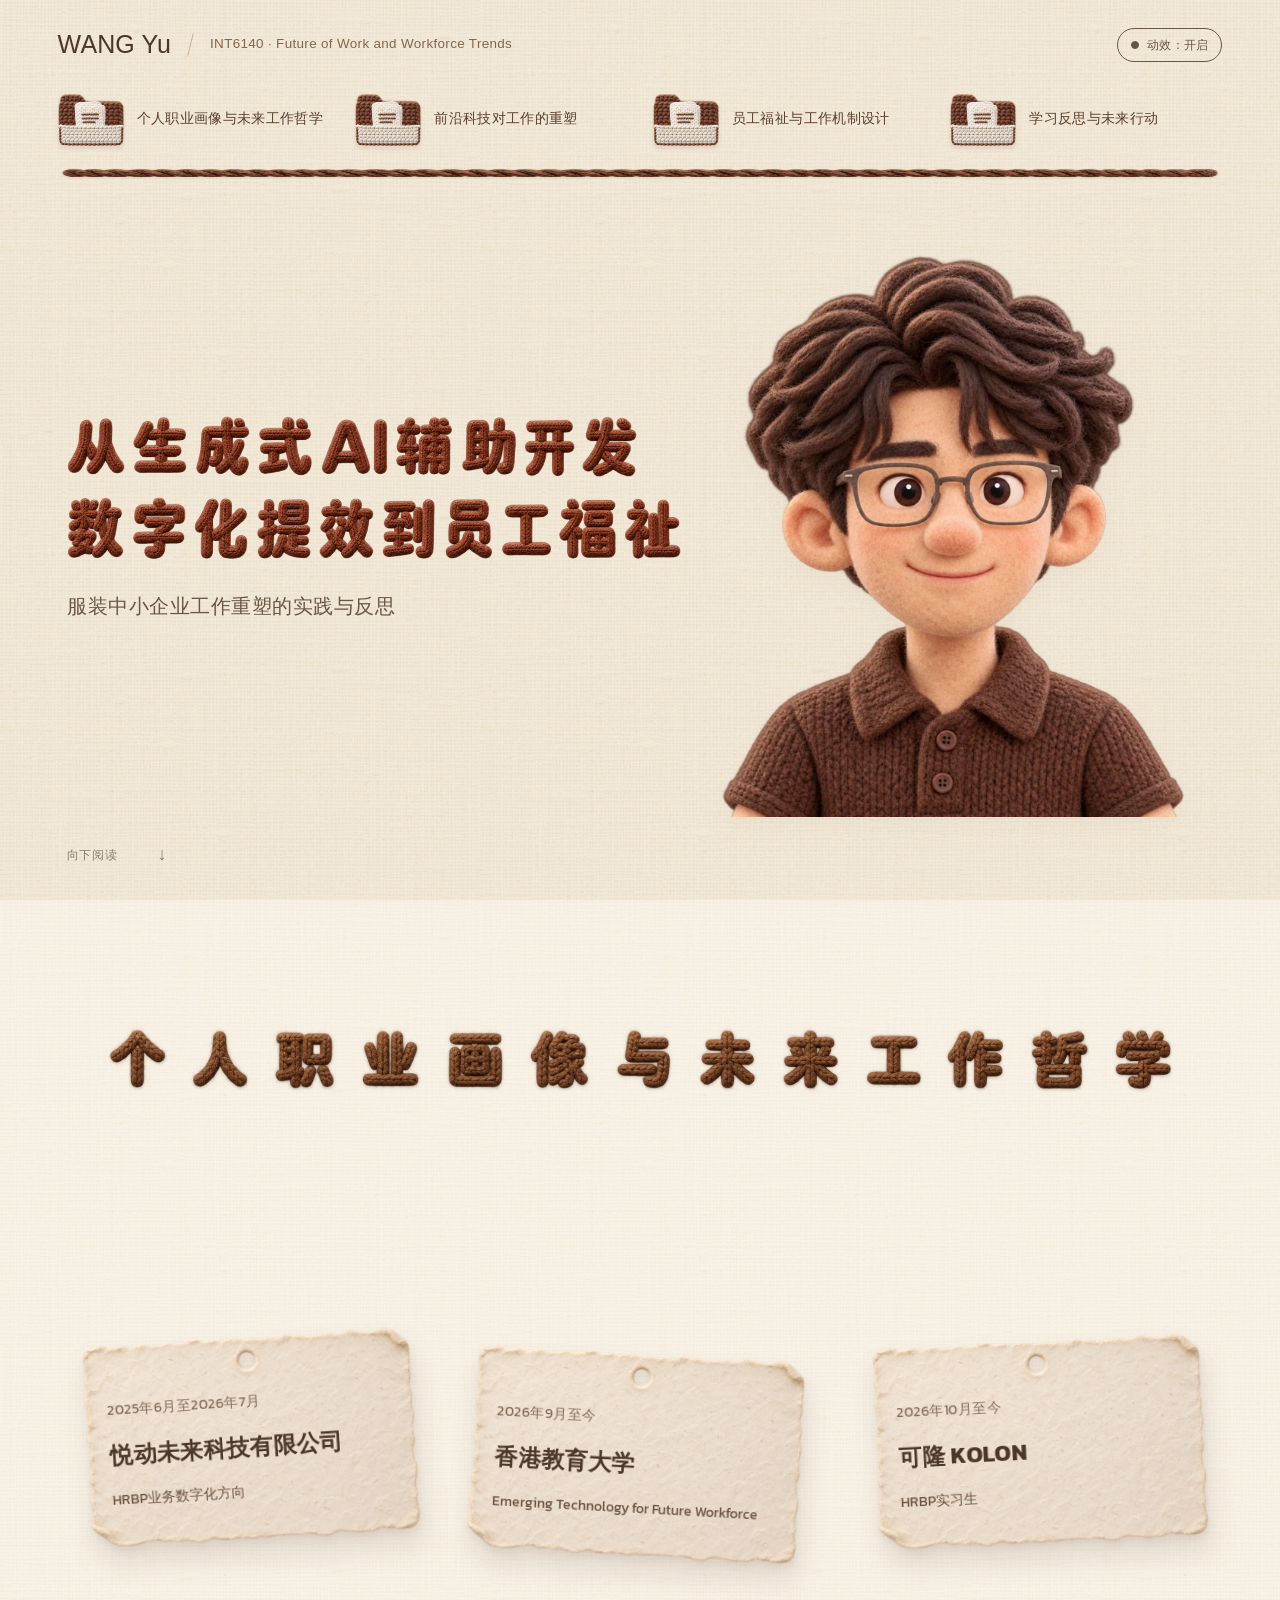
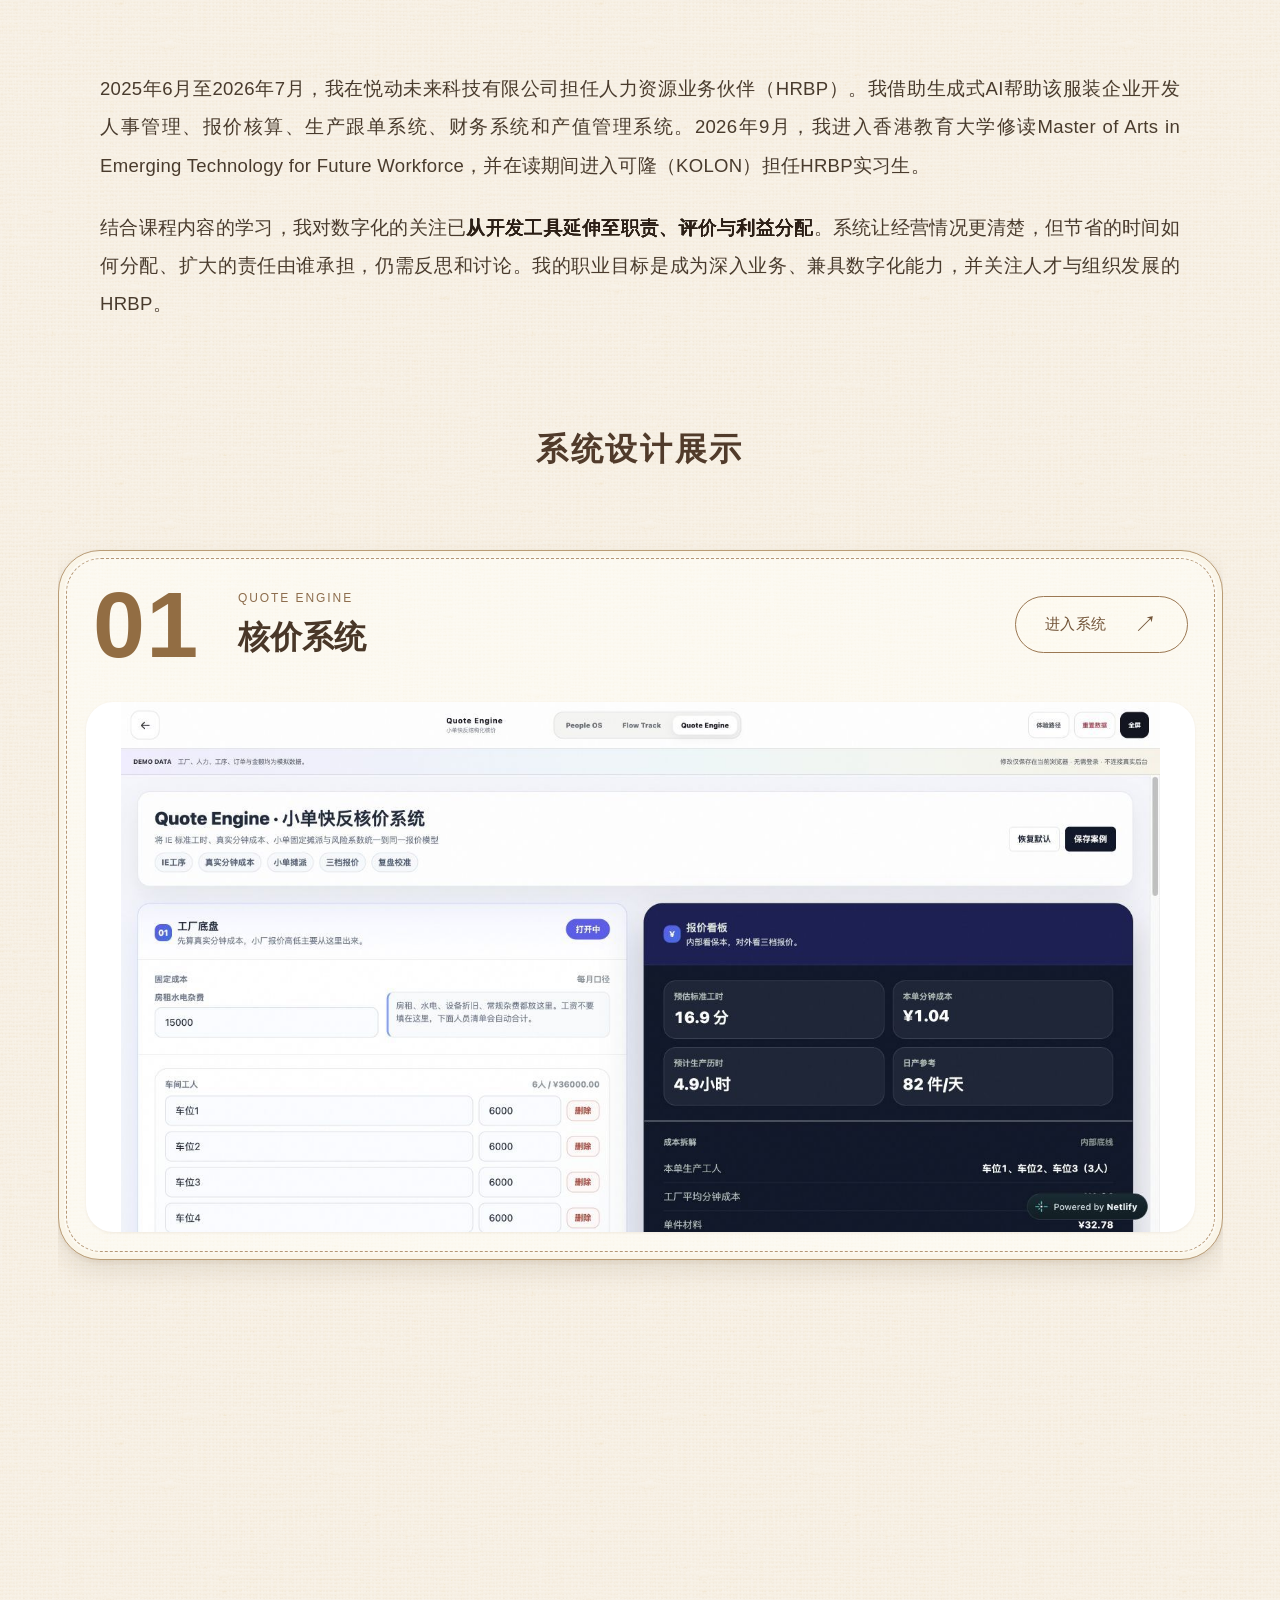
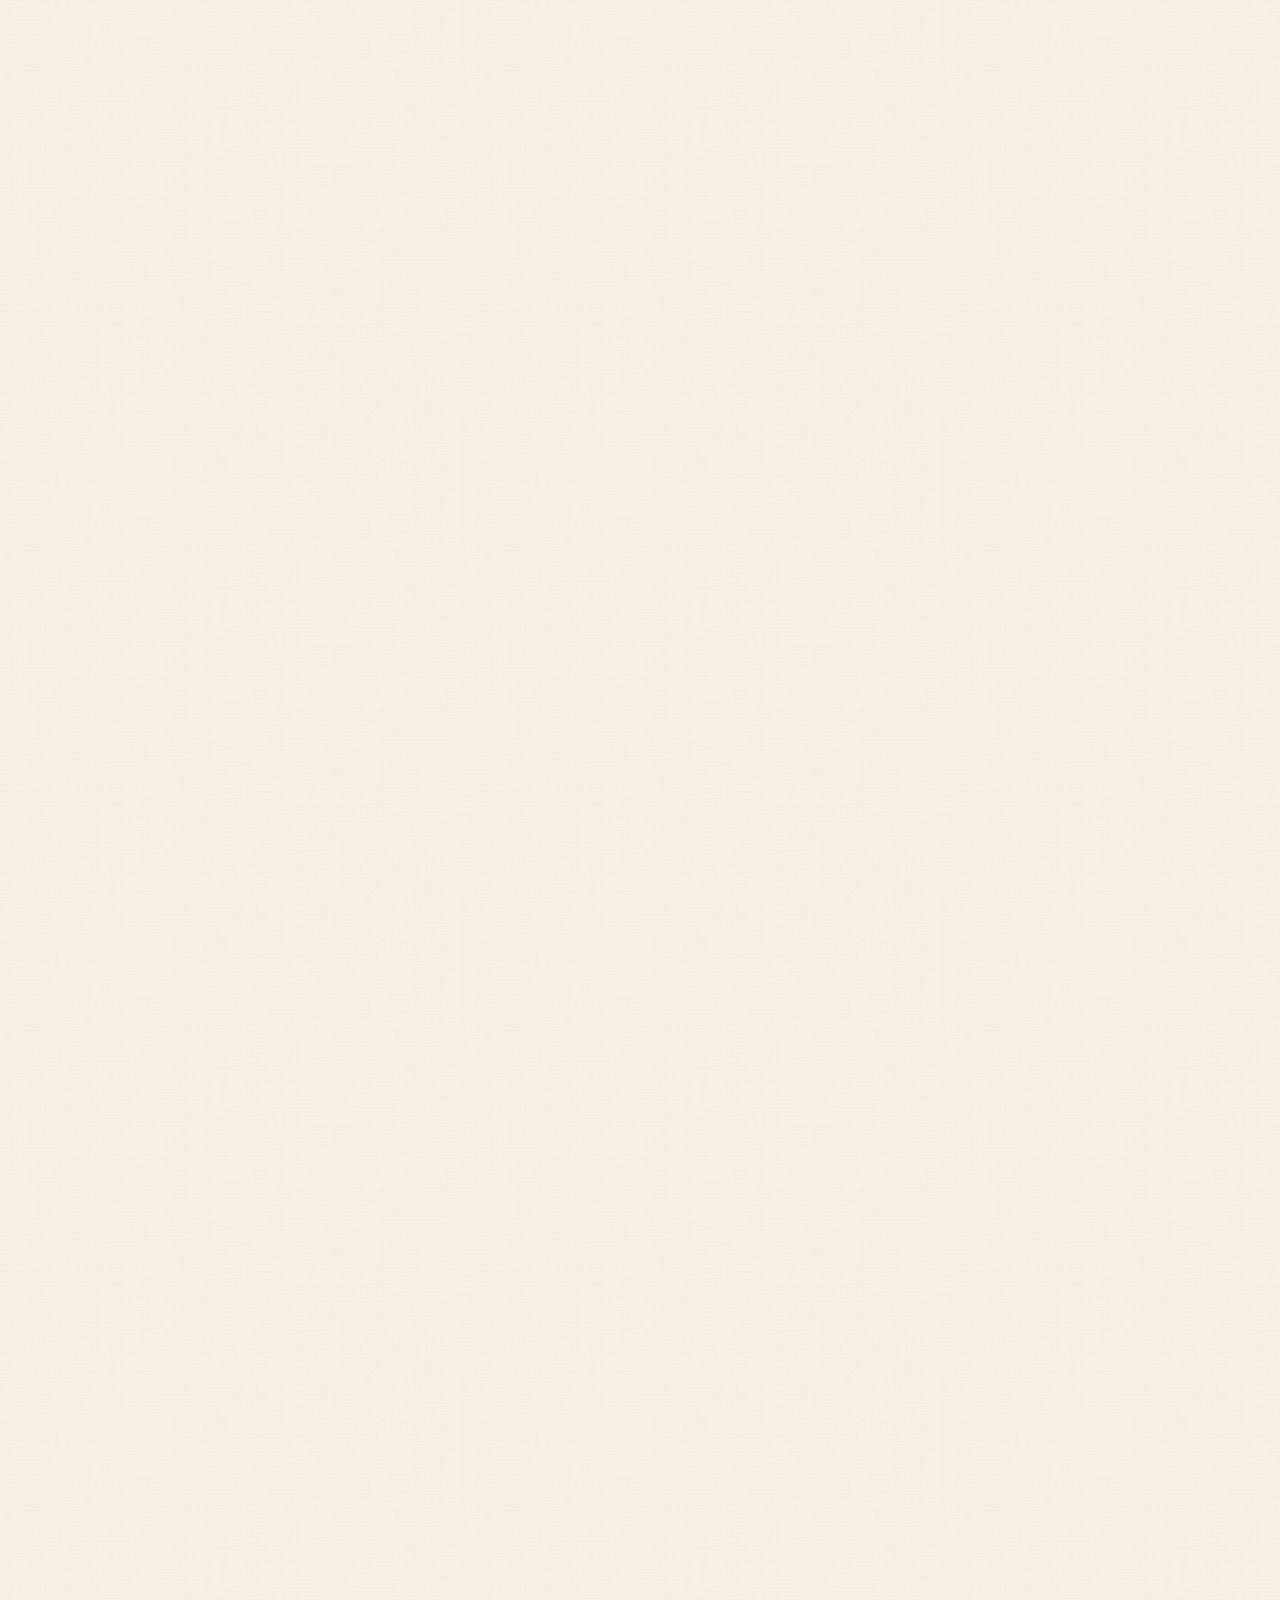
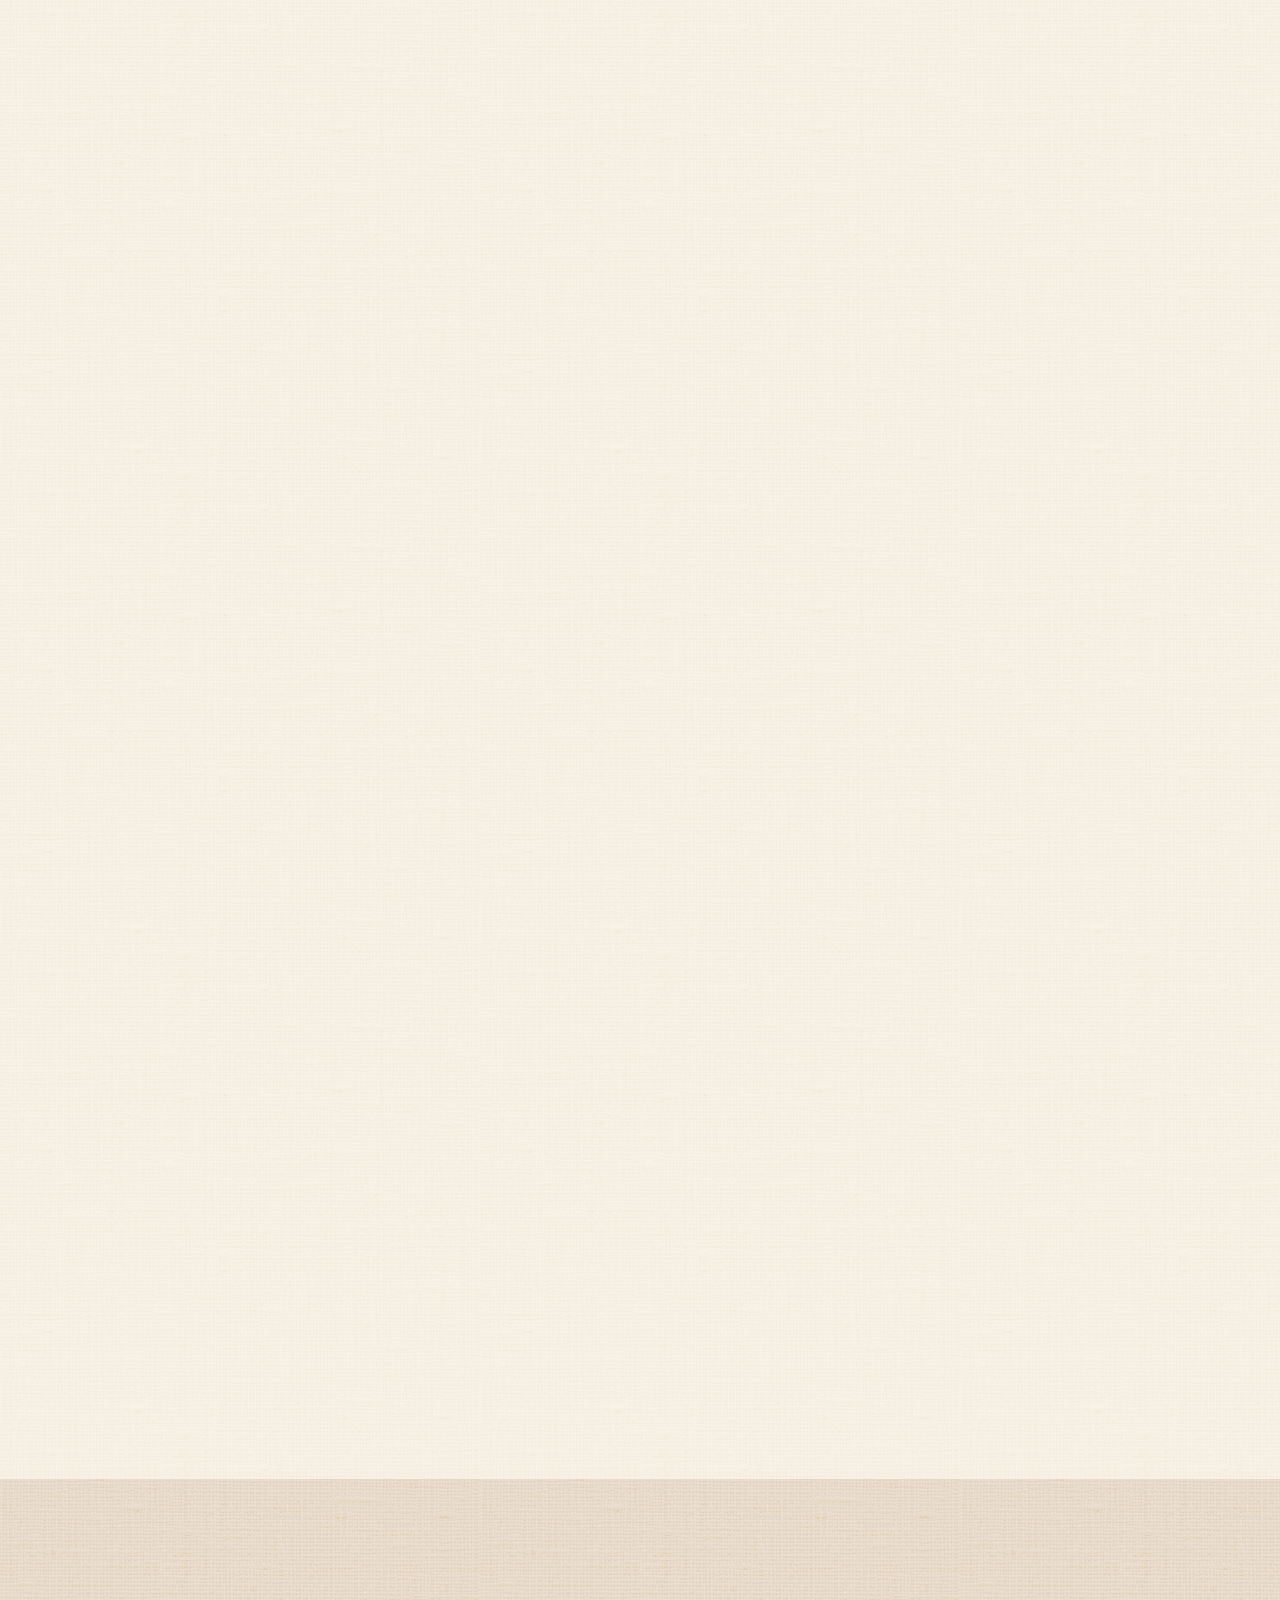
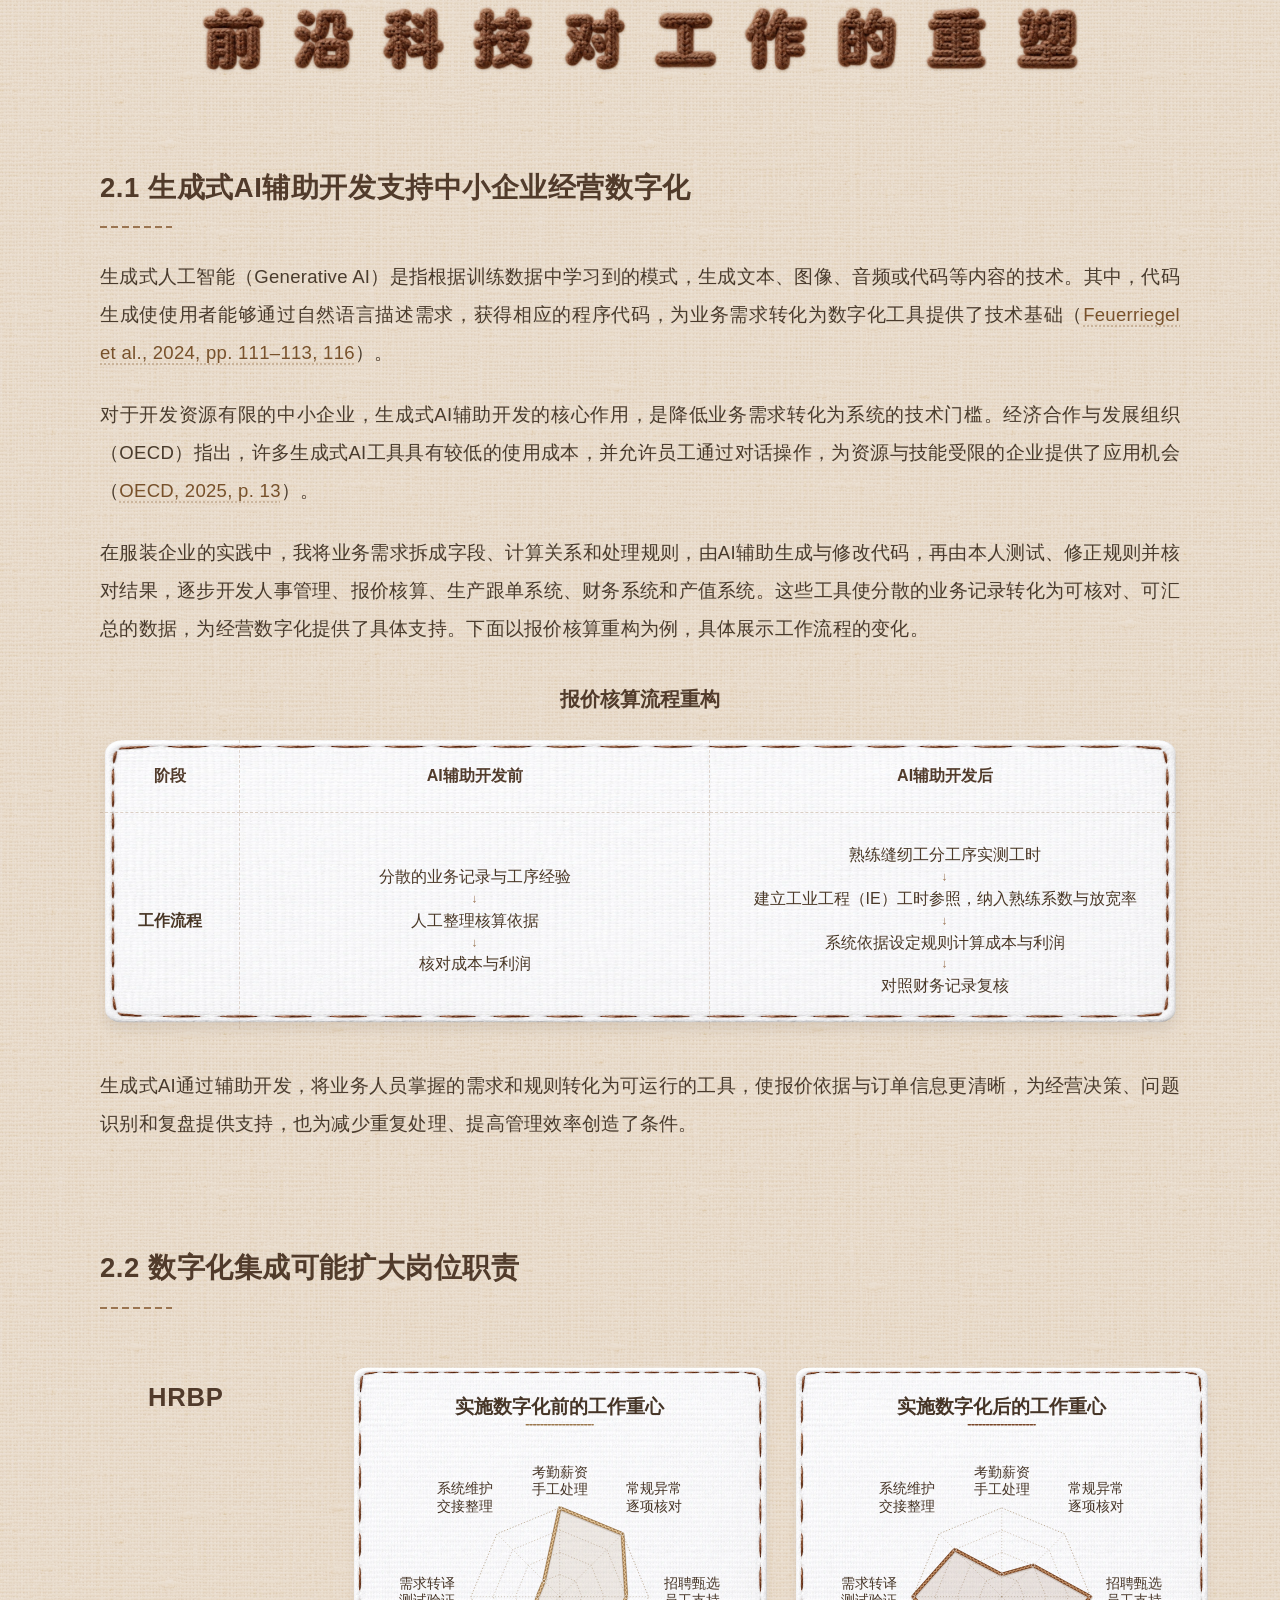
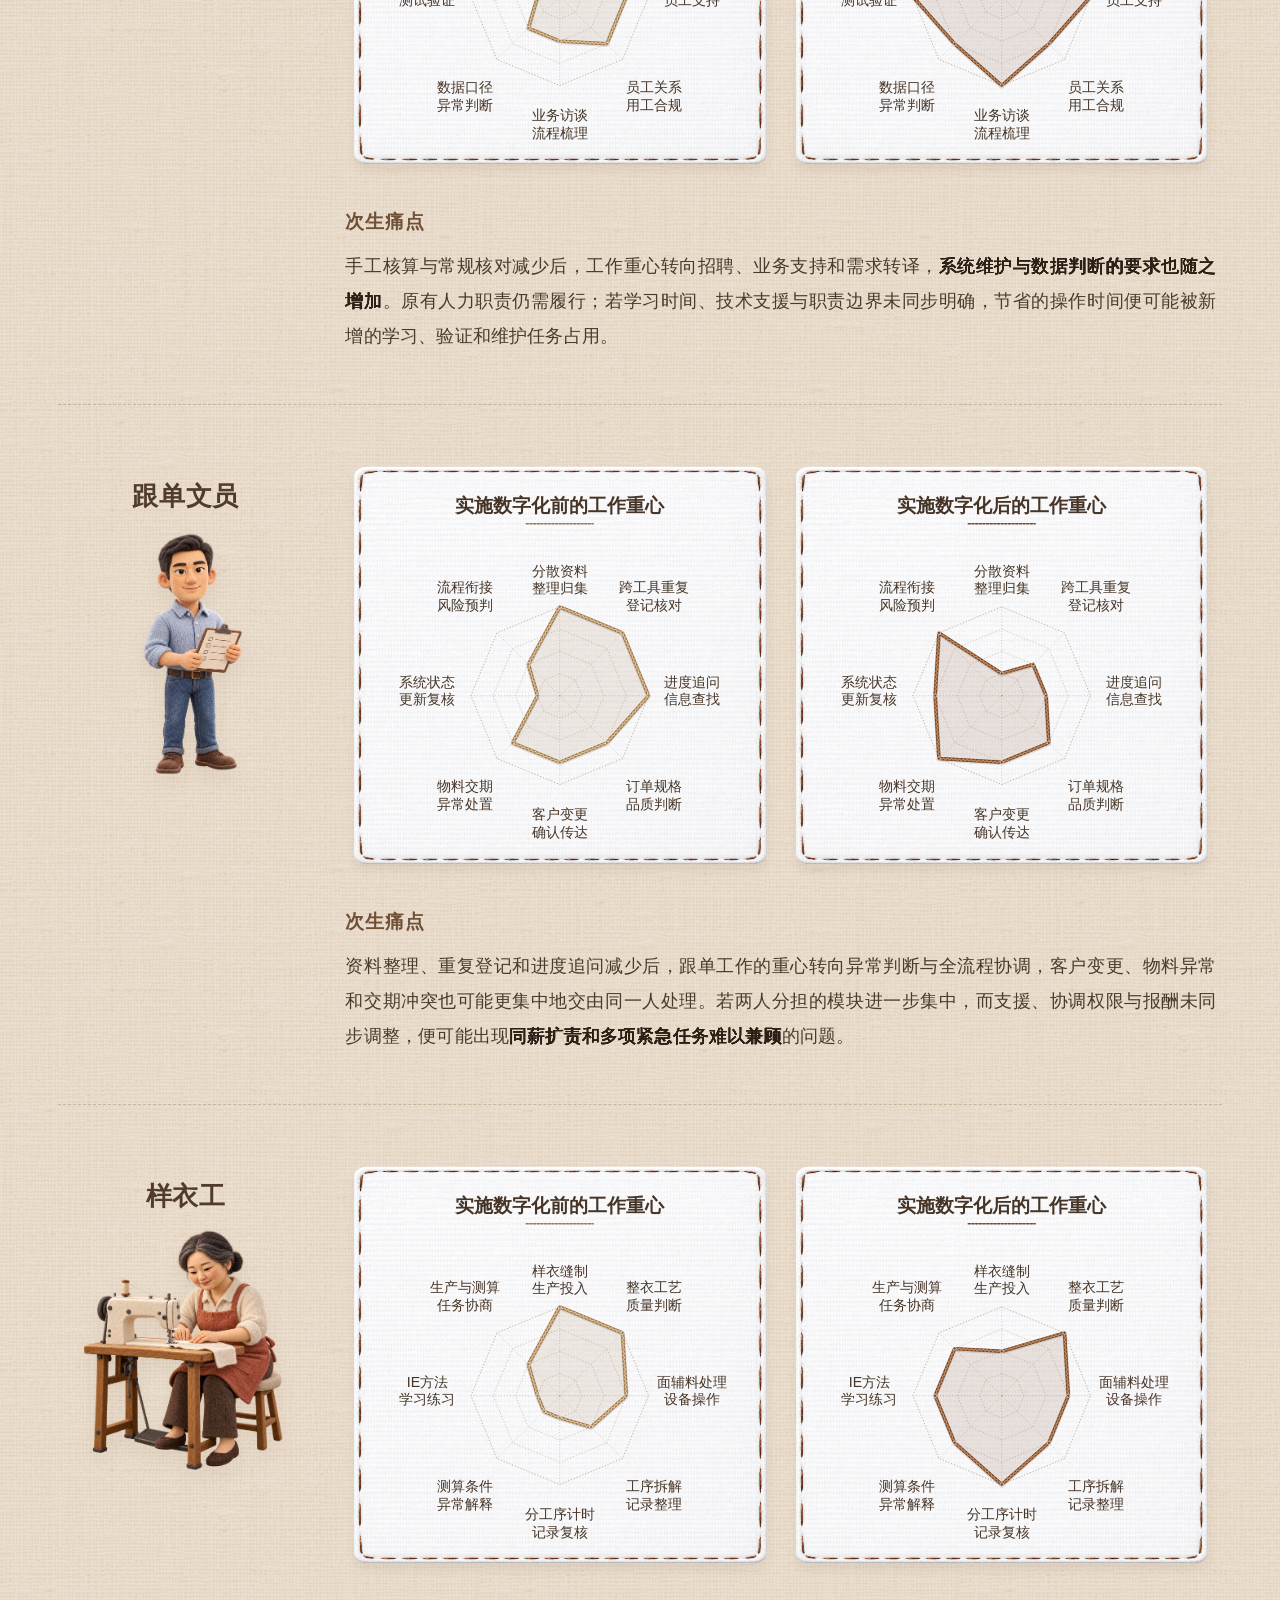
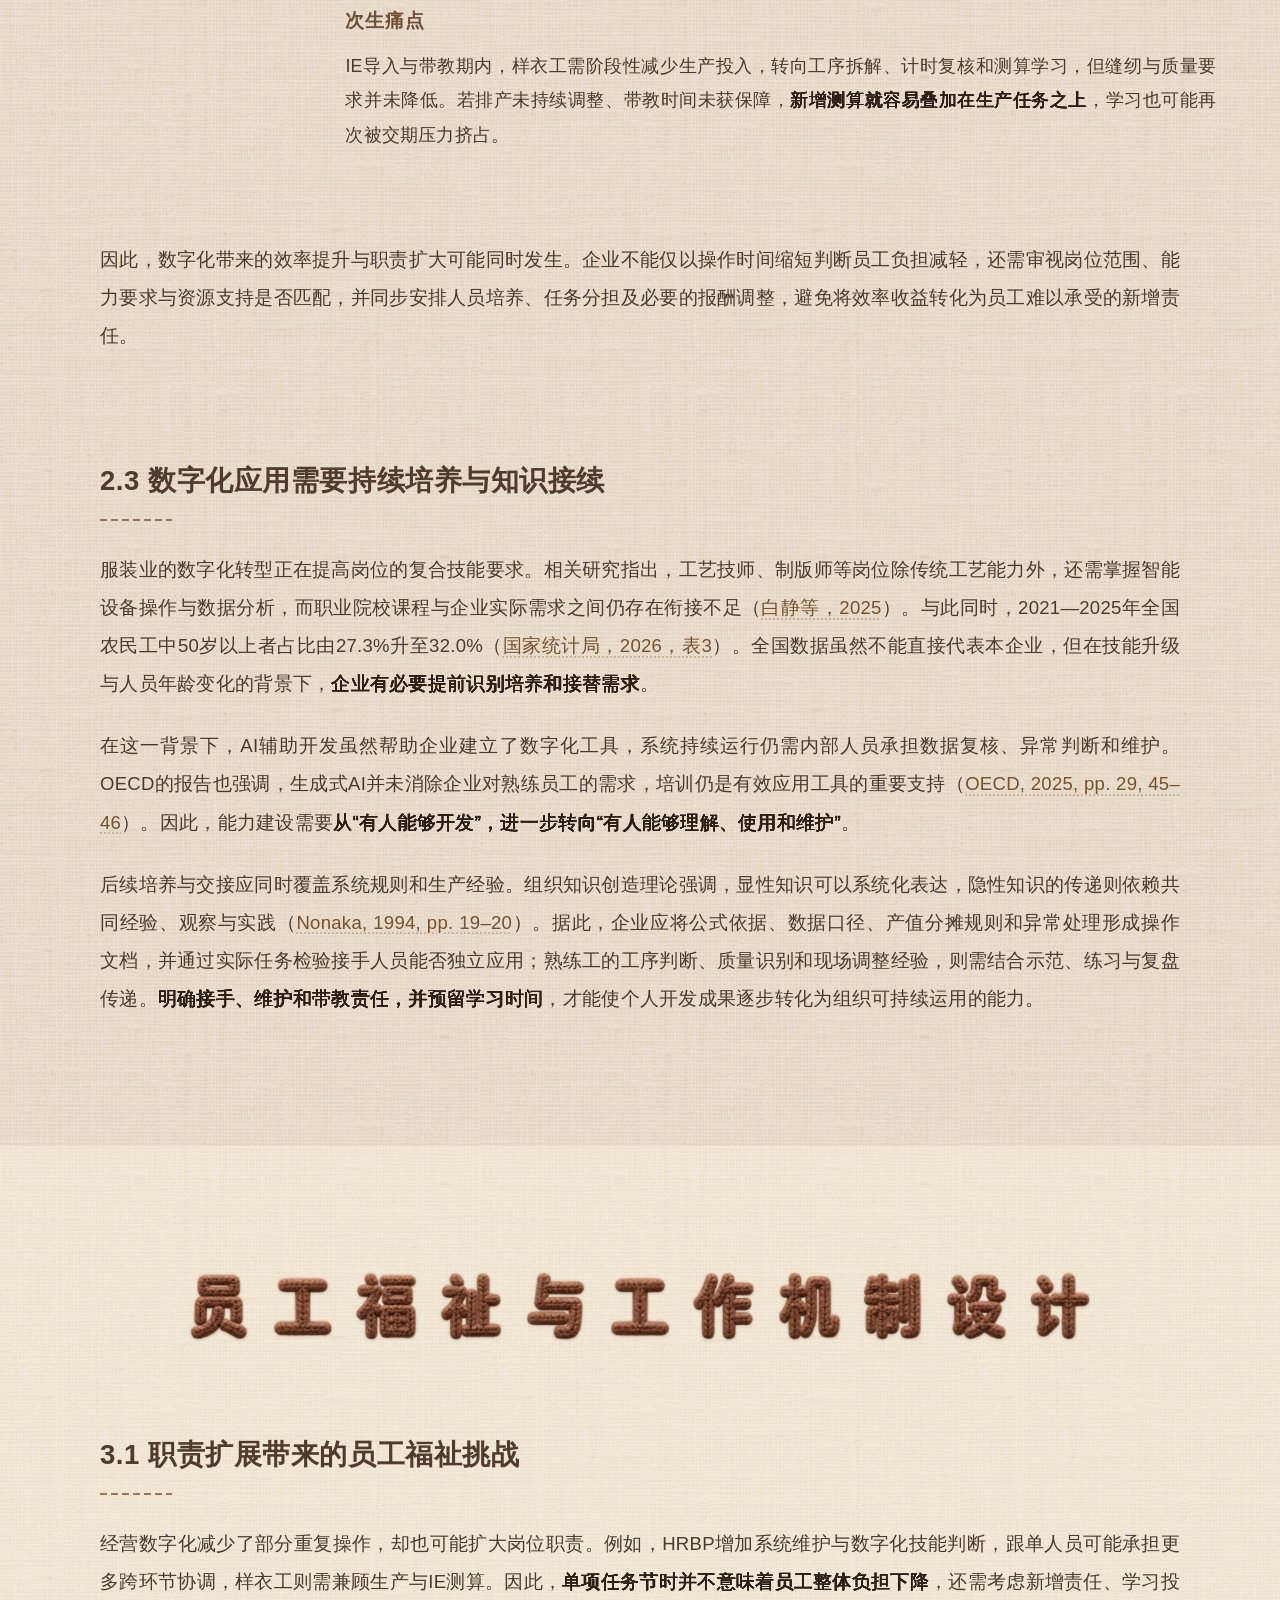
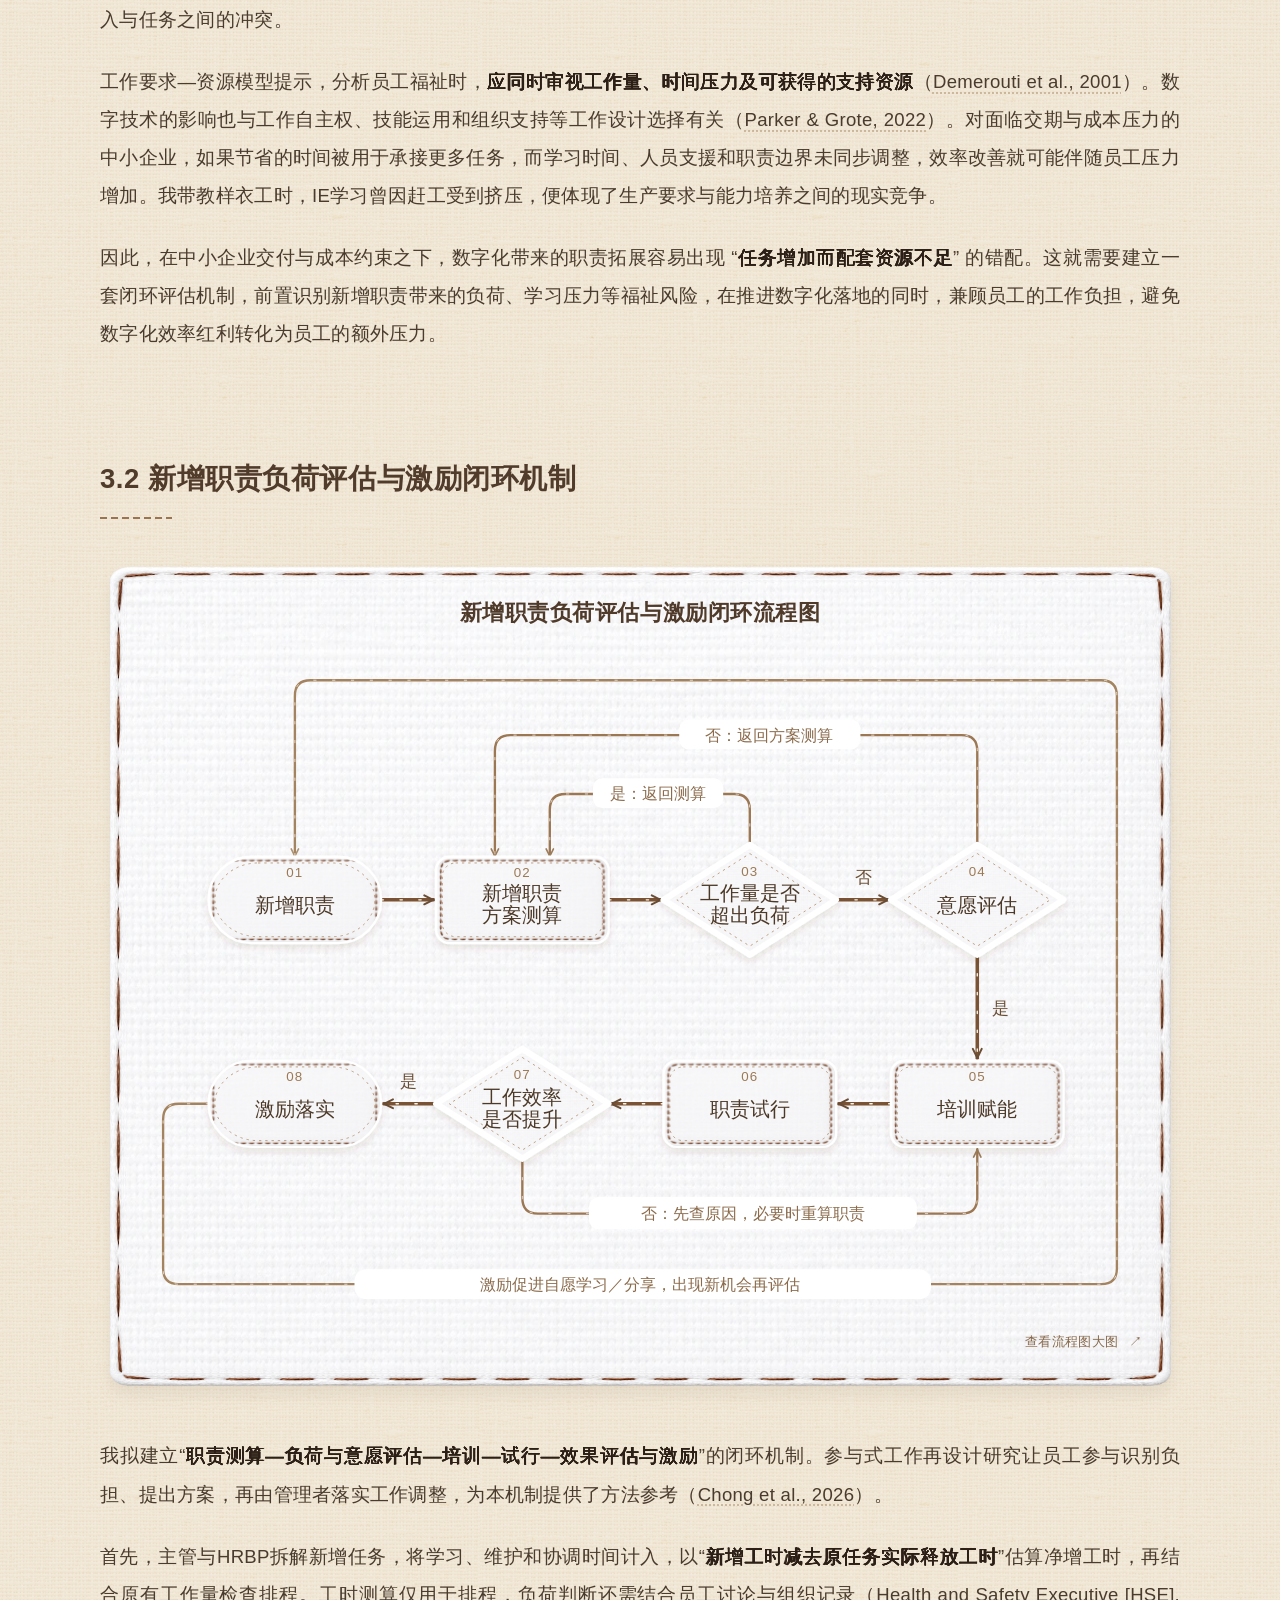
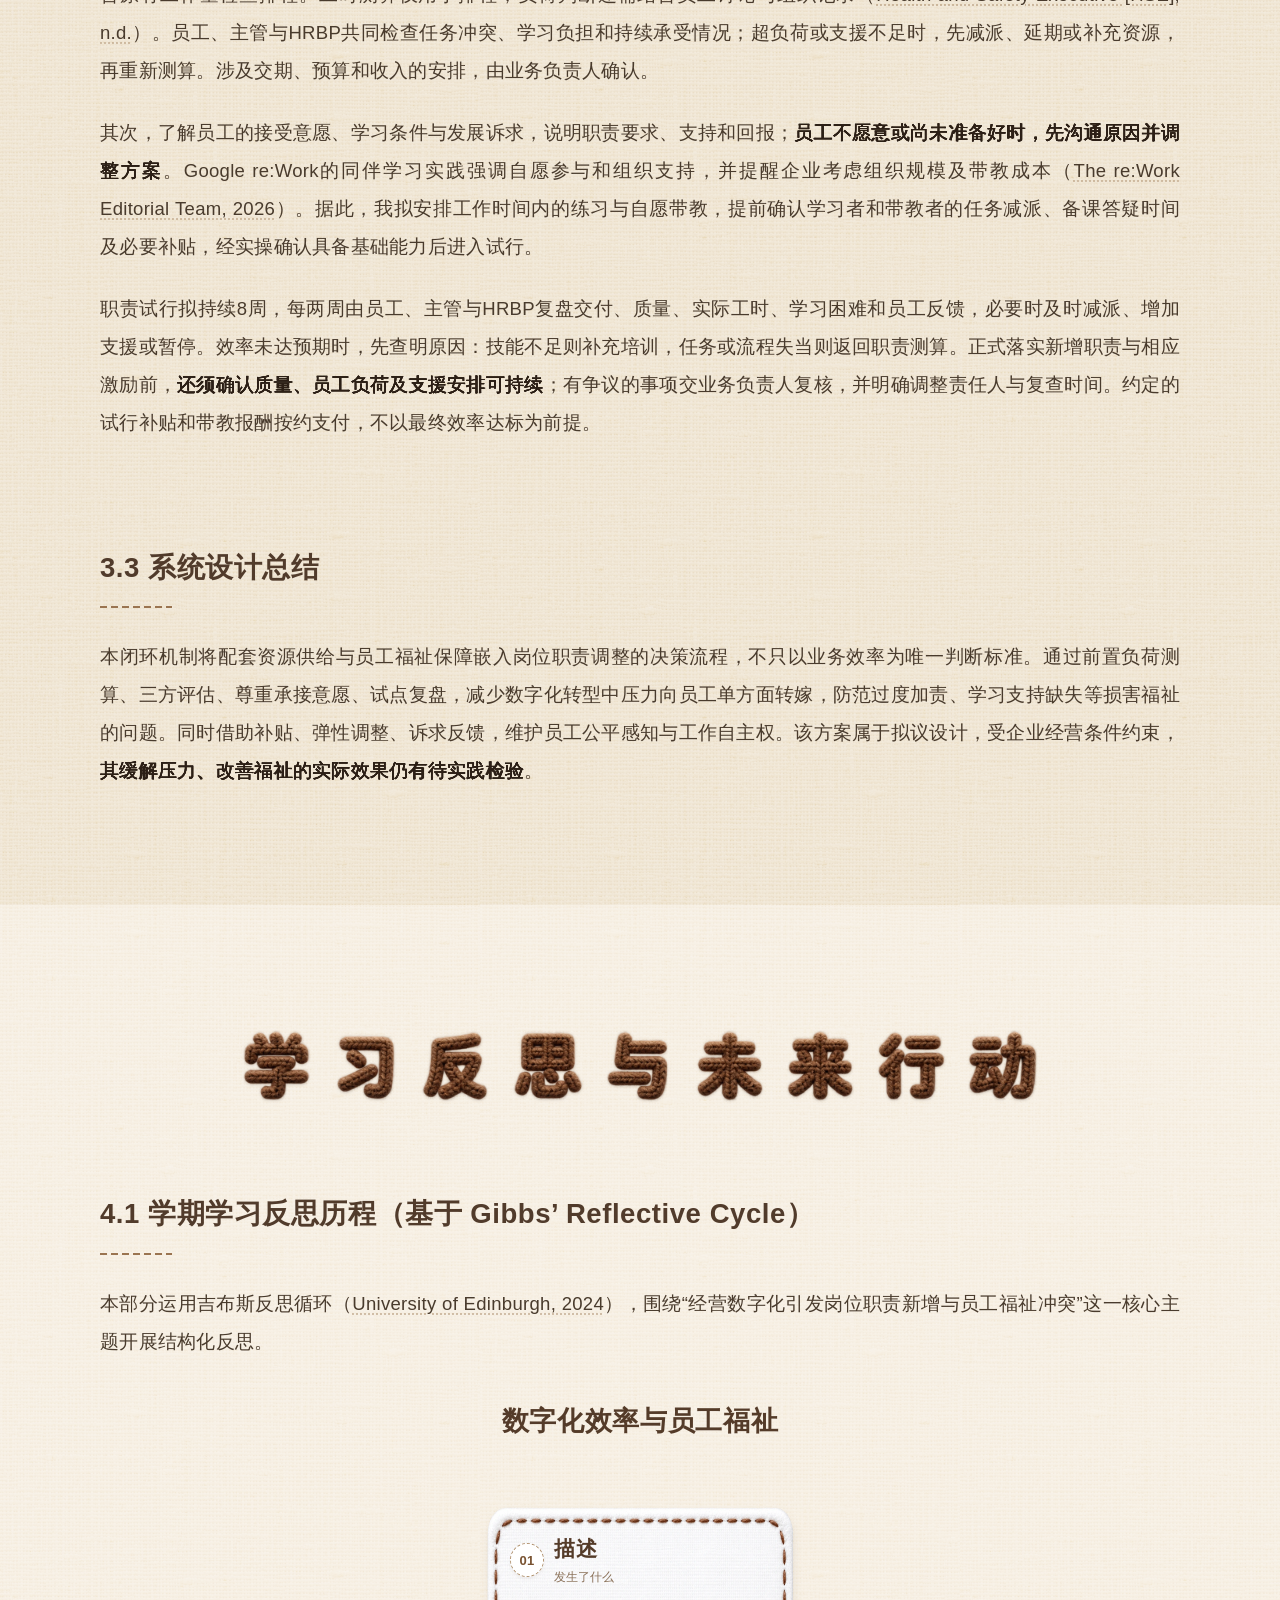
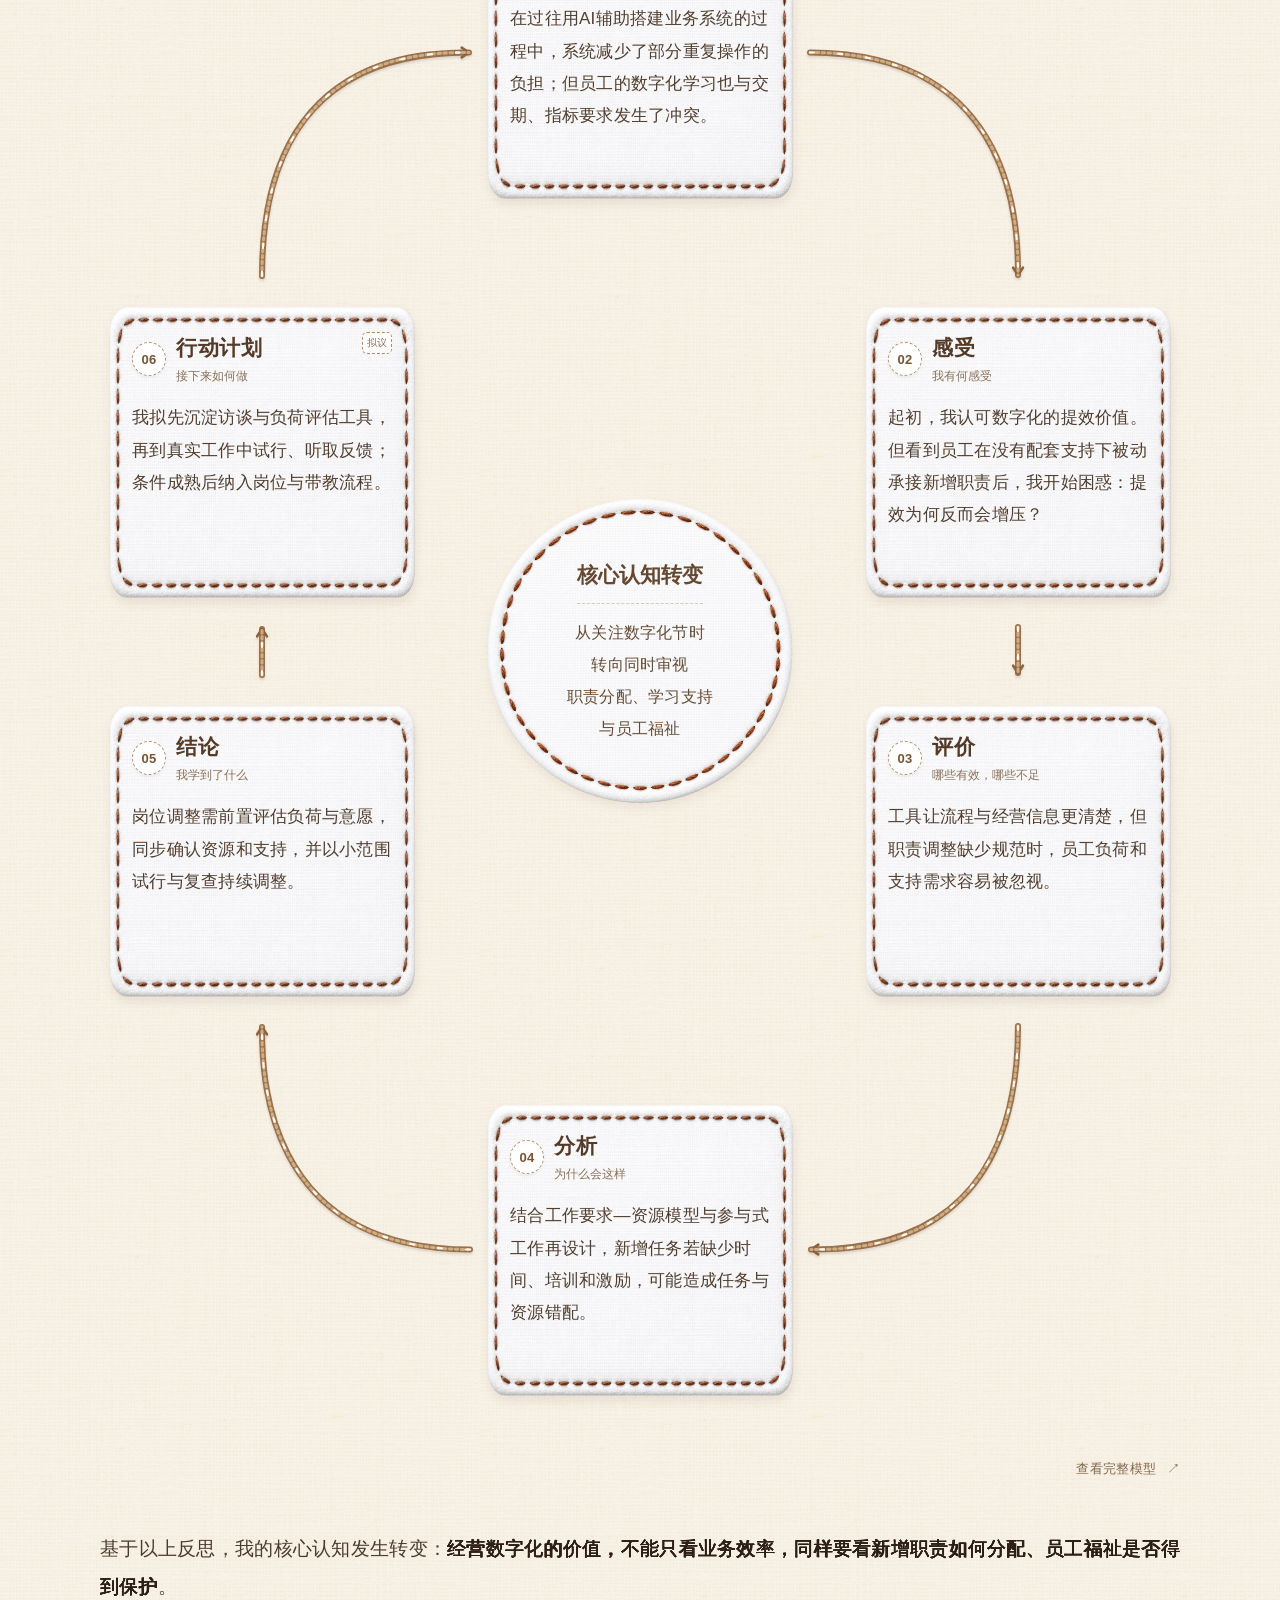
==== index.html @ 2e3b98ac "Publish INT6140 ePortfolio with complete local animations and interactive systems" ====
<!doctype html>
<html lang="zh-CN"><head><meta charset="utf-8"><meta name="viewport" content="width=device-width,initial-scale=1"><meta name="theme-color" content="#e8dcc9">
<title>WANG Yu · 从生成式AI辅助开发数字化提效到员工福祉</title><meta name="description" content="服装中小企业工作重塑的实践与反思"><script src="entry-home.js?v=20261025-dialog-border-1"></script><script src="motion-preference.js?v=20261025-dialog-border-1"></script><link rel="stylesheet" href="site-motion.css?v=20261025-dialog-border-1"><link rel="stylesheet" href="linen-theme.css?v=20261025-dialog-border-1"><link rel="stylesheet" href="hero-yarn-motion.css?v=20261025-dialog-border-1"><link rel="stylesheet" href="typography.css?v=20261025-dialog-border-1"><link rel="stylesheet" href="fabric-material.css?v=20261025-dialog-border-1"><link rel="stylesheet" href="journey-rope-motion.css?v=20261025-dialog-border-1"><link rel="stylesheet" href="research-content-motion.css?v=20261025-dialog-border-1"><link rel="stylesheet" href="portfolio-content.css?v=20261025-dialog-border-1"><link rel="stylesheet" href="floating-flow-table.css?v=20261025-dialog-border-1"><link rel="stylesheet" href="material-unification.css?v=20261025-dialog-border-1"><link rel="stylesheet" href="radar-motion-motion.css?v=20261025-dialog-border-1"><link rel="stylesheet" href="project-showcase-motion.css?v=20261025-dialog-border-1"><link rel="stylesheet" href="smooth-character.css?v=20261025-dialog-border-1"><link rel="stylesheet" href="module-layout.css?v=20261025-dialog-border-1"><link rel="stylesheet" href="final-copy-content.css?v=20261025-dialog-border-1"><link rel="stylesheet" href="tail-unification.css?v=20261025-dialog-border-1"><link rel="stylesheet" href="citation-cards-motion.css?v=20261025-dialog-border-1"><link rel="stylesheet" href="closed-loop-chart.css?v=20261025-dialog-border-1"><link rel="stylesheet" href="gibbs-yarn-motion.css?v=20261025-dialog-border-1"><link rel="stylesheet" href="career-journey-motion.css?v=20261025-dialog-border-1"><link rel="stylesheet" href="white-fabric-figures-motion.css?v=20261025-dialog-border-1"><link rel="stylesheet" href="hero-folder-nav-motion.css?v=20261025-dialog-border-1"><link rel="stylesheet" href="nav-knit-refinement.css?v=20261025-dialog-border-1"><link rel="stylesheet" href="cover-type-layout.css?v=20261025-dialog-border-1"><link rel="stylesheet" href="body-emphasis-motion.css?v=20261025-dialog-border-1"><link rel="stylesheet" href="motion-controls.css?v=20261025-dialog-border-1"><script type="application/json" id="character-motion-data">{"positions":[-1.0,-0.9859375,-0.971875,-0.9578125,-0.94375,-0.9296875,-0.915625,-0.9015625,-0.8875,-0.8734375,-0.859375,-0.8453125,-0.83125,-0.8171875,-0.8031250000000001,-0.7890625,-0.775,-0.7609375,-0.746875,-0.7328125000000001,-0.71875,-0.7046875,-0.690625,-0.6765625,-0.6625000000000001,-0.6484375,-0.634375,-0.6203125,-0.6062500000000001,-0.5921875000000001,-0.578125,-0.5640625,-0.55,-0.5328125,-0.515625,-0.49843750000000003,-0.48125000000000007,-0.46406250000000004,-0.446875,-0.42968750000000006,-0.41250000000000003,-0.3953125,-0.37812500000000004,-0.3609375,-0.34375,-0.32656250000000003,-0.309375,-0.29218750000000004,-0.275,-0.2578125,-0.24062500000000003,-0.2234375,-0.20625000000000002,-0.18906250000000002,-0.171875,-0.1546875,-0.1375,-0.12031250000000002,-0.10312500000000001,-0.0859375,-0.06875,-0.051562500000000004,-0.034375,-0.0171875,0.0,0.015625,0.03125,0.046875,0.0625,0.078125,0.09375,0.109375,0.125,0.140625,0.15625,0.171875,0.1875,0.203125,0.21875,0.234375,0.25,0.265625,0.28125,0.296875,0.3125,0.328125,0.34375,0.359375,0.375,0.390625,0.40625,0.421875,0.4375,0.453125,0.46875,0.484375,0.5,0.515625,0.53125,0.546875,0.5625,0.578125,0.59375,0.609375,0.625,0.640625,0.65625,0.671875,0.6875,0.703125,0.71875,0.734375,0.75,0.765625,0.78125,0.796875,0.8125,0.828125,0.84375,0.859375,0.875,0.890625,0.90625,0.921875,0.9375,0.953125,0.96875,0.984375,1.0],"frontFrame":64,"frameSize":768}</script><script type="application/json" id="journey-material-data">{"paper":{"src":"assets/journey-v2/punched-cotton-paper.png","width":1509,"height":1042,"hole":[0.50464,0.1905]},"wool":{"src":"assets/journey-v2/cocoa-wool-rope.webp","width":2172,"height":724,"centerline":[[0.0,0.3453],[0.05018,0.33923],[0.09991,0.40958],[0.15009,0.46977],[0.19982,0.51792],[0.25,0.5553],[0.29972,0.59847],[0.34991,0.62922],[0.39963,0.64869],[0.44982,0.65673],[0.5,0.65508],[0.54972,0.66616],[0.59991,0.64535],[0.64963,0.61041],[0.69982,0.6028],[0.74954,0.57157],[0.79972,0.52791],[0.84945,0.48459],[0.89963,0.43239],[0.94936,0.36172],[0.99954,0.3453]],"tileViewBox":[910,400,360,180]}}</script><script src="site.js?v=20261025-dialog-border-1" defer></script><script src="hero-typewriter.js?v=20261025-dialog-border-1" defer></script><script src="hero-folder-nav.js?v=20261025-dialog-border-1" defer></script><script src="embroidery-stitch.js?v=20261025-dialog-border-1" defer></script><script src="smooth-character-renderer.js?v=20261025-dialog-border-1" defer></script><script src="smooth-character.js?v=20261025-dialog-border-1" defer></script><script src="journey-rope.js?v=20261025-dialog-border-1" defer></script><script src="radar-motion.js?v=20261025-dialog-border-1" defer></script><script src="project-switch.js?v=20261025-dialog-border-1" defer></script><script src="final-copy-content.js?v=20261025-dialog-border-1" defer></script><script src="gibbs-yarn.js?v=20261025-dialog-border-1" defer></script><script src="closed-loop-motion.js?v=20261025-dialog-border-1" defer></script><script src="career-journey-motion.js?v=20261025-dialog-border-1" defer></script><script src="career-journey.js?v=20261025-dialog-border-1" defer></script><script src="body-emphasis.js?v=20261025-dialog-border-1" defer></script></head>
<body><svg class="render-filters" aria-hidden="true" width="0" height="0"><defs><filter id="head-edge-clean" x="-5%" y="-5%" width="110%" height="110%" color-interpolation-filters="sRGB"><feMorphology in="SourceAlpha" operator="erode" radius="0.6" result="tight-alpha"/><feGaussianBlur in="tight-alpha" stdDeviation="0.22" result="soft-edge"/><feComposite in="SourceGraphic" in2="soft-edge" operator="in"/></filter></defs></svg>
<a class="skip-link" href="#about">跳到正文</a><main>
<section class="hero yarn-hero portfolio-module" data-cloth-tone="a" id="home" aria-label="作品集首页"><div class="yarn-backdrop" aria-hidden="true"></div>
<nav class="hero-nav wool-file-header" aria-label="作品集目录">
  <div class="wool-nav-brand-row">
    <a class="wool-nav-brand" href="#home"><span>WANG Yu</span><span class="wool-nav-brand-rule" aria-hidden="true"></span><span class="wool-nav-course">INT6140 · Future of Work and Workforce Trends</span></a>
    <button type="button" data-motion-toggle>动效：开启</button><button type="button" class="wool-menu-toggle" id="wool-menu-toggle" aria-label="展开作品集目录" aria-expanded="false" aria-controls="wool-mobile-menu"><span></span><span></span><span></span></button>
  </div>
  <div class="wool-nav-folders">
    <a class="wool-folder-link" href="#about"><span class="wool-folder-scene" aria-hidden="true"><span class="wool-folder-back"></span><span class="wool-folder-paper wool-folder-paper--back"></span><span class="wool-folder-paper wool-folder-paper--middle"></span><span class="wool-folder-paper wool-folder-paper--front"></span><span class="wool-folder-front"></span></span><span class="wool-folder-label">个人职业画像与未来工作哲学</span></a>
    <a class="wool-folder-link" href="#research"><span class="wool-folder-scene" aria-hidden="true"><span class="wool-folder-back"></span><span class="wool-folder-paper wool-folder-paper--back"></span><span class="wool-folder-paper wool-folder-paper--middle"></span><span class="wool-folder-paper wool-folder-paper--front"></span><span class="wool-folder-front"></span></span><span class="wool-folder-label">前沿科技对工作的重塑</span></a>
    <a class="wool-folder-link" href="#wellbeing"><span class="wool-folder-scene" aria-hidden="true"><span class="wool-folder-back"></span><span class="wool-folder-paper wool-folder-paper--back"></span><span class="wool-folder-paper wool-folder-paper--middle"></span><span class="wool-folder-paper wool-folder-paper--front"></span><span class="wool-folder-front"></span></span><span class="wool-folder-label">员工福祉与工作机制设计</span></a>
    <a class="wool-folder-link" href="#reflection"><span class="wool-folder-scene" aria-hidden="true"><span class="wool-folder-back"></span><span class="wool-folder-paper wool-folder-paper--back"></span><span class="wool-folder-paper wool-folder-paper--middle"></span><span class="wool-folder-paper wool-folder-paper--front"></span><span class="wool-folder-front"></span></span><span class="wool-folder-label">学习反思与未来行动</span></a>
  </div>
  <div class="wool-nav-divider" aria-hidden="true"></div>
</nav>
<div class="wool-mobile-menu" id="wool-mobile-menu" hidden aria-label="作品集模块目录">
  <div class="wool-mobile-folders">
    <a class="wool-folder-link" href="#about"><span class="wool-folder-scene" aria-hidden="true"><span class="wool-folder-back"></span><span class="wool-folder-paper wool-folder-paper--back"></span><span class="wool-folder-paper wool-folder-paper--middle"></span><span class="wool-folder-paper wool-folder-paper--front"></span><span class="wool-folder-front"></span></span><span class="wool-folder-label">个人职业画像与未来工作哲学</span></a>
    <a class="wool-folder-link" href="#research"><span class="wool-folder-scene" aria-hidden="true"><span class="wool-folder-back"></span><span class="wool-folder-paper wool-folder-paper--back"></span><span class="wool-folder-paper wool-folder-paper--middle"></span><span class="wool-folder-paper wool-folder-paper--front"></span><span class="wool-folder-front"></span></span><span class="wool-folder-label">前沿科技对工作的重塑</span></a>
    <a class="wool-folder-link" href="#wellbeing"><span class="wool-folder-scene" aria-hidden="true"><span class="wool-folder-back"></span><span class="wool-folder-paper wool-folder-paper--back"></span><span class="wool-folder-paper wool-folder-paper--middle"></span><span class="wool-folder-paper wool-folder-paper--front"></span><span class="wool-folder-front"></span></span><span class="wool-folder-label">员工福祉与工作机制设计</span></a>
    <a class="wool-folder-link" href="#reflection"><span class="wool-folder-scene" aria-hidden="true"><span class="wool-folder-back"></span><span class="wool-folder-paper wool-folder-paper--back"></span><span class="wool-folder-paper wool-folder-paper--middle"></span><span class="wool-folder-paper wool-folder-paper--front"></span><span class="wool-folder-front"></span></span><span class="wool-folder-label">学习反思与未来行动</span></a>
  </div>
</div>

<div class="head-position yarn-character"><div id="head-magnet" role="img" tabindex="0" aria-label="王语的毛线头像，随鼠标转头，左右键转头，Home键回正"><span id="head-float"><img data-motion-source="0" src="assets/turn-interpolated/frame-000.webp" width="768" height="768" decoding="async" alt="" hidden><img data-motion-source="1" src="assets/turn-interpolated/frame-001.webp" width="768" height="768" decoding="async" alt="" hidden><img data-motion-source="2" src="assets/turn-interpolated/frame-002.webp" width="768" height="768" decoding="async" alt="" hidden><img data-motion-source="3" src="assets/turn-interpolated/frame-003.webp" width="768" height="768" decoding="async" alt="" hidden><img data-motion-source="4" src="assets/turn-interpolated/frame-004.webp" width="768" height="768" decoding="async" alt="" hidden><img data-motion-source="5" src="assets/turn-interpolated/frame-005.webp" width="768" height="768" decoding="async" alt="" hidden><img data-motion-source="6" src="assets/turn-interpolated/frame-006.webp" width="768" height="768" decoding="async" alt="" hidden><img data-motion-source="7" src="assets/turn-interpolated/frame-007.webp" width="768" height="768" decoding="async" alt="" hidden><img data-motion-source="8" src="assets/turn-interpolated/frame-008.webp" width="768" height="768" decoding="async" alt="" hidden><img data-motion-source="9" src="assets/turn-interpolated/frame-009.webp" width="768" height="768" decoding="async" alt="" hidden><img data-motion-source="10" src="assets/turn-interpolated/frame-010.webp" width="768" height="768" decoding="async" alt="" hidden><img data-motion-source="11" src="assets/turn-interpolated/frame-011.webp" width="768" height="768" decoding="async" alt="" hidden><img data-motion-source="12" src="assets/turn-interpolated/frame-012.webp" width="768" height="768" decoding="async" alt="" hidden><img data-motion-source="13" src="assets/turn-interpolated/frame-013.webp" width="768" height="768" decoding="async" alt="" hidden><img data-motion-source="14" src="assets/turn-interpolated/frame-014.webp" width="768" height="768" decoding="async" alt="" hidden><img data-motion-source="15" src="assets/turn-interpolated/frame-015.webp" width="768" height="768" decoding="async" alt="" hidden><img data-motion-source="16" src="assets/turn-interpolated/frame-016.webp" width="768" height="768" decoding="async" alt="" hidden><img data-motion-source="17" src="assets/turn-interpolated/frame-017.webp" width="768" height="768" decoding="async" alt="" hidden><img data-motion-source="18" src="assets/turn-interpolated/frame-018.webp" width="768" height="768" decoding="async" alt="" hidden><img data-motion-source="19" src="assets/turn-interpolated/frame-019.webp" width="768" height="768" decoding="async" alt="" hidden><img data-motion-source="20" src="assets/turn-interpolated/frame-020.webp" width="768" height="768" decoding="async" alt="" hidden><img data-motion-source="21" src="assets/turn-interpolated/frame-021.webp" width="768" height="768" decoding="async" alt="" hidden><img data-motion-source="22" src="assets/turn-interpolated/frame-022.webp" width="768" height="768" decoding="async" alt="" hidden><img data-motion-source="23" src="assets/turn-interpolated/frame-023.webp" width="768" height="768" decoding="async" alt="" hidden><img data-motion-source="24" src="assets/turn-interpolated/frame-024.webp" width="768" height="768" decoding="async" alt="" hidden><img data-motion-source="25" src="assets/turn-interpolated/frame-025.webp" width="768" height="768" decoding="async" alt="" hidden><img data-motion-source="26" src="assets/turn-interpolated/frame-026.webp" width="768" height="768" decoding="async" alt="" hidden><img data-motion-source="27" src="assets/turn-interpolated/frame-027.webp" width="768" height="768" decoding="async" alt="" hidden><img data-motion-source="28" src="assets/turn-interpolated/frame-028.webp" width="768" height="768" decoding="async" alt="" hidden><img data-motion-source="29" src="assets/turn-interpolated/frame-029.webp" width="768" height="768" decoding="async" alt="" hidden><img data-motion-source="30" src="assets/turn-interpolated/frame-030.webp" width="768" height="768" decoding="async" alt="" hidden><img data-motion-source="31" src="assets/turn-interpolated/frame-031.webp" width="768" height="768" decoding="async" alt="" hidden><img data-motion-source="32" src="assets/turn-interpolated/frame-032.webp" width="768" height="768" decoding="async" alt="" hidden><img data-motion-source="33" src="assets/turn-interpolated/frame-033.webp" width="768" height="768" decoding="async" alt="" hidden><img data-motion-source="34" src="assets/turn-interpolated/frame-034.webp" width="768" height="768" decoding="async" alt="" hidden><img data-motion-source="35" src="assets/turn-interpolated/frame-035.webp" width="768" height="768" decoding="async" alt="" hidden><img data-motion-source="36" src="assets/turn-interpolated/frame-036.webp" width="768" height="768" decoding="async" alt="" hidden><img data-motion-source="37" src="assets/turn-interpolated/frame-037.webp" width="768" height="768" decoding="async" alt="" hidden><img data-motion-source="38" src="assets/turn-interpolated/frame-038.webp" width="768" height="768" decoding="async" alt="" hidden><img data-motion-source="39" src="assets/turn-interpolated/frame-039.webp" width="768" height="768" decoding="async" alt="" hidden><img data-motion-source="40" src="assets/turn-interpolated/frame-040.webp" width="768" height="768" decoding="async" alt="" hidden><img data-motion-source="41" src="assets/turn-interpolated/frame-041.webp" width="768" height="768" decoding="async" alt="" hidden><img data-motion-source="42" src="assets/turn-interpolated/frame-042.webp" width="768" height="768" decoding="async" alt="" hidden><img data-motion-source="43" src="assets/turn-interpolated/frame-043.webp" width="768" height="768" decoding="async" alt="" hidden><img data-motion-source="44" src="assets/turn-interpolated/frame-044.webp" width="768" height="768" decoding="async" alt="" hidden><img data-motion-source="45" src="assets/turn-interpolated/frame-045.webp" width="768" height="768" decoding="async" alt="" hidden><img data-motion-source="46" src="assets/turn-interpolated/frame-046.webp" width="768" height="768" decoding="async" alt="" hidden><img data-motion-source="47" src="assets/turn-interpolated/frame-047.webp" width="768" height="768" decoding="async" alt="" hidden><img data-motion-source="48" src="assets/turn-interpolated/frame-048.webp" width="768" height="768" decoding="async" alt="" hidden><img data-motion-source="49" src="assets/turn-interpolated/frame-049.webp" width="768" height="768" decoding="async" alt="" hidden><img data-motion-source="50" src="assets/turn-interpolated/frame-050.webp" width="768" height="768" decoding="async" alt="" hidden><img data-motion-source="51" src="assets/turn-interpolated/frame-051.webp" width="768" height="768" decoding="async" alt="" hidden><img data-motion-source="52" src="assets/turn-interpolated/frame-052.webp" width="768" height="768" decoding="async" alt="" hidden><img data-motion-source="53" src="assets/turn-interpolated/frame-053.webp" width="768" height="768" decoding="async" alt="" hidden><img data-motion-source="54" src="assets/turn-interpolated/frame-054.webp" width="768" height="768" decoding="async" alt="" hidden><img data-motion-source="55" src="assets/turn-interpolated/frame-055.webp" width="768" height="768" decoding="async" alt="" hidden><img data-motion-source="56" src="assets/turn-interpolated/frame-056.webp" width="768" height="768" decoding="async" alt="" hidden><img data-motion-source="57" src="assets/turn-interpolated/frame-057.webp" width="768" height="768" decoding="async" alt="" hidden><img data-motion-source="58" src="assets/turn-interpolated/frame-058.webp" width="768" height="768" decoding="async" alt="" hidden><img data-motion-source="59" src="assets/turn-interpolated/frame-059.webp" width="768" height="768" decoding="async" alt="" hidden><img data-motion-source="60" src="assets/turn-interpolated/frame-060.webp" width="768" height="768" decoding="async" alt="" hidden><img data-motion-source="61" src="assets/turn-interpolated/frame-061.webp" width="768" height="768" decoding="async" alt="" hidden><img data-motion-source="62" src="assets/turn-interpolated/frame-062.webp" width="768" height="768" decoding="async" alt="" hidden><img data-motion-source="63" src="assets/turn-interpolated/frame-063.webp" width="768" height="768" decoding="async" alt="" hidden><img data-motion-source="64" src="assets/turn-interpolated/frame-064.webp" width="768" height="768" decoding="async" alt="" data-motion-front><img data-motion-source="65" src="assets/turn-interpolated/frame-065.webp" width="768" height="768" decoding="async" alt="" hidden><img data-motion-source="66" src="assets/turn-interpolated/frame-066.webp" width="768" height="768" decoding="async" alt="" hidden><img data-motion-source="67" src="assets/turn-interpolated/frame-067.webp" width="768" height="768" decoding="async" alt="" hidden><img data-motion-source="68" src="assets/turn-interpolated/frame-068.webp" width="768" height="768" decoding="async" alt="" hidden><img data-motion-source="69" src="assets/turn-interpolated/frame-069.webp" width="768" height="768" decoding="async" alt="" hidden><img data-motion-source="70" src="assets/turn-interpolated/frame-070.webp" width="768" height="768" decoding="async" alt="" hidden><img data-motion-source="71" src="assets/turn-interpolated/frame-071.webp" width="768" height="768" decoding="async" alt="" hidden><img data-motion-source="72" src="assets/turn-interpolated/frame-072.webp" width="768" height="768" decoding="async" alt="" hidden><img data-motion-source="73" src="assets/turn-interpolated/frame-073.webp" width="768" height="768" decoding="async" alt="" hidden><img data-motion-source="74" src="assets/turn-interpolated/frame-074.webp" width="768" height="768" decoding="async" alt="" hidden><img data-motion-source="75" src="assets/turn-interpolated/frame-075.webp" width="768" height="768" decoding="async" alt="" hidden><img data-motion-source="76" src="assets/turn-interpolated/frame-076.webp" width="768" height="768" decoding="async" alt="" hidden><img data-motion-source="77" src="assets/turn-interpolated/frame-077.webp" width="768" height="768" decoding="async" alt="" hidden><img data-motion-source="78" src="assets/turn-interpolated/frame-078.webp" width="768" height="768" decoding="async" alt="" hidden><img data-motion-source="79" src="assets/turn-interpolated/frame-079.webp" width="768" height="768" decoding="async" alt="" hidden><img data-motion-source="80" src="assets/turn-interpolated/frame-080.webp" width="768" height="768" decoding="async" alt="" hidden><img data-motion-source="81" src="assets/turn-interpolated/frame-081.webp" width="768" height="768" decoding="async" alt="" hidden><img data-motion-source="82" src="assets/turn-interpolated/frame-082.webp" width="768" height="768" decoding="async" alt="" hidden><img data-motion-source="83" src="assets/turn-interpolated/frame-083.webp" width="768" height="768" decoding="async" alt="" hidden><img data-motion-source="84" src="assets/turn-interpolated/frame-084.webp" width="768" height="768" decoding="async" alt="" hidden><img data-motion-source="85" src="assets/turn-interpolated/frame-085.webp" width="768" height="768" decoding="async" alt="" hidden><img data-motion-source="86" src="assets/turn-interpolated/frame-086.webp" width="768" height="768" decoding="async" alt="" hidden><img data-motion-source="87" src="assets/turn-interpolated/frame-087.webp" width="768" height="768" decoding="async" alt="" hidden><img data-motion-source="88" src="assets/turn-interpolated/frame-088.webp" width="768" height="768" decoding="async" alt="" hidden><img data-motion-source="89" src="assets/turn-interpolated/frame-089.webp" width="768" height="768" decoding="async" alt="" hidden><img data-motion-source="90" src="assets/turn-interpolated/frame-090.webp" width="768" height="768" decoding="async" alt="" hidden><img data-motion-source="91" src="assets/turn-interpolated/frame-091.webp" width="768" height="768" decoding="async" alt="" hidden><img data-motion-source="92" src="assets/turn-interpolated/frame-092.webp" width="768" height="768" decoding="async" alt="" hidden><img data-motion-source="93" src="assets/turn-interpolated/frame-093.webp" width="768" height="768" decoding="async" alt="" hidden><img data-motion-source="94" src="assets/turn-interpolated/frame-094.webp" width="768" height="768" decoding="async" alt="" hidden><img data-motion-source="95" src="assets/turn-interpolated/frame-095.webp" width="768" height="768" decoding="async" alt="" hidden><img data-motion-source="96" src="assets/turn-interpolated/frame-096.webp" width="768" height="768" decoding="async" alt="" hidden><img data-motion-source="97" src="assets/turn-interpolated/frame-097.webp" width="768" height="768" decoding="async" alt="" hidden><img data-motion-source="98" src="assets/turn-interpolated/frame-098.webp" width="768" height="768" decoding="async" alt="" hidden><img data-motion-source="99" src="assets/turn-interpolated/frame-099.webp" width="768" height="768" decoding="async" alt="" hidden><img data-motion-source="100" src="assets/turn-interpolated/frame-100.webp" width="768" height="768" decoding="async" alt="" hidden><img data-motion-source="101" src="assets/turn-interpolated/frame-101.webp" width="768" height="768" decoding="async" alt="" hidden><img data-motion-source="102" src="assets/turn-interpolated/frame-102.webp" width="768" height="768" decoding="async" alt="" hidden><img data-motion-source="103" src="assets/turn-interpolated/frame-103.webp" width="768" height="768" decoding="async" alt="" hidden><img data-motion-source="104" src="assets/turn-interpolated/frame-104.webp" width="768" height="768" decoding="async" alt="" hidden><img data-motion-source="105" src="assets/turn-interpolated/frame-105.webp" width="768" height="768" decoding="async" alt="" hidden><img data-motion-source="106" src="assets/turn-interpolated/frame-106.webp" width="768" height="768" decoding="async" alt="" hidden><img data-motion-source="107" src="assets/turn-interpolated/frame-107.webp" width="768" height="768" decoding="async" alt="" hidden><img data-motion-source="108" src="assets/turn-interpolated/frame-108.webp" width="768" height="768" decoding="async" alt="" hidden><img data-motion-source="109" src="assets/turn-interpolated/frame-109.webp" width="768" height="768" decoding="async" alt="" hidden><img data-motion-source="110" src="assets/turn-interpolated/frame-110.webp" width="768" height="768" decoding="async" alt="" hidden><img data-motion-source="111" src="assets/turn-interpolated/frame-111.webp" width="768" height="768" decoding="async" alt="" hidden><img data-motion-source="112" src="assets/turn-interpolated/frame-112.webp" width="768" height="768" decoding="async" alt="" hidden><img data-motion-source="113" src="assets/turn-interpolated/frame-113.webp" width="768" height="768" decoding="async" alt="" hidden><img data-motion-source="114" src="assets/turn-interpolated/frame-114.webp" width="768" height="768" decoding="async" alt="" hidden><img data-motion-source="115" src="assets/turn-interpolated/frame-115.webp" width="768" height="768" decoding="async" alt="" hidden><img data-motion-source="116" src="assets/turn-interpolated/frame-116.webp" width="768" height="768" decoding="async" alt="" hidden><img data-motion-source="117" src="assets/turn-interpolated/frame-117.webp" width="768" height="768" decoding="async" alt="" hidden><img data-motion-source="118" src="assets/turn-interpolated/frame-118.webp" width="768" height="768" decoding="async" alt="" hidden><img data-motion-source="119" src="assets/turn-interpolated/frame-119.webp" width="768" height="768" decoding="async" alt="" hidden><img data-motion-source="120" src="assets/turn-interpolated/frame-120.webp" width="768" height="768" decoding="async" alt="" hidden><img data-motion-source="121" src="assets/turn-interpolated/frame-121.webp" width="768" height="768" decoding="async" alt="" hidden><img data-motion-source="122" src="assets/turn-interpolated/frame-122.webp" width="768" height="768" decoding="async" alt="" hidden><img data-motion-source="123" src="assets/turn-interpolated/frame-123.webp" width="768" height="768" decoding="async" alt="" hidden><img data-motion-source="124" src="assets/turn-interpolated/frame-124.webp" width="768" height="768" decoding="async" alt="" hidden><img data-motion-source="125" src="assets/turn-interpolated/frame-125.webp" width="768" height="768" decoding="async" alt="" hidden><img data-motion-source="126" src="assets/turn-interpolated/frame-126.webp" width="768" height="768" decoding="async" alt="" hidden><img data-motion-source="127" src="assets/turn-interpolated/frame-127.webp" width="768" height="768" decoding="async" alt="" hidden><img data-motion-source="128" src="assets/turn-interpolated/frame-128.webp" width="768" height="768" decoding="async" alt="" hidden></span></div></div>
<div class="yarn-copy"><!-- Each visual window uses the same original wool title sheet. No raster has been altered. -->
<h1 class="yarn-art-heading yarn-title cover-wool-title reveal">
  <span class="yarn-art-heading__text">从生成式AI辅助开发数字化提效到员工福祉</span>
  <span class="cover-wool-lines" aria-hidden="true">
    <span class="cover-wool-row">
      <span class="cover-wool-glyph" data-glyph="从" style="--crop-width:0.889344262;--crop-x:0.303278689;--crop-y:0.393442623"></span>
      <span class="cover-wool-glyph" data-glyph="生" style="--crop-width:0.827868852;--crop-x:1.241803279;--crop-y:0.393442623"></span>
      <span class="cover-wool-glyph" data-glyph="成" style="--crop-width:0.848360656;--crop-x:2.114754098;--crop-y:0.393442623"></span>
      <span class="cover-wool-glyph" data-glyph="式" style="--crop-width:0.848360656;--crop-x:3.016393443;--crop-y:0.393442623"></span>
      <span class="cover-wool-glyph" data-glyph="AI" style="--crop-width:1.036885246;--crop-x:3.934426230;--crop-y:0.393442623"></span>
      <span class="cover-wool-glyph" data-glyph="辅" style="--crop-width:0.877049180;--crop-x:5.106557377;--crop-y:0.393442623"></span>
      <span class="cover-wool-glyph" data-glyph="助" style="--crop-width:0.848360656;--crop-x:6.004098361;--crop-y:0.393442623"></span>
      <span class="cover-wool-glyph" data-glyph="开" style="--crop-width:0.774590164;--crop-x:6.946721311;--crop-y:0.393442623"></span>
      <span class="cover-wool-glyph" data-glyph="发" style="--crop-width:0.840163934;--crop-x:7.721311475;--crop-y:0.393442623"></span>
    </span>
    <span class="cover-wool-row">
      <span class="cover-wool-glyph" data-glyph="数" style="--crop-width:0.877049180;--crop-x:0.188524590;--crop-y:1.557377049"></span>
      <span class="cover-wool-glyph" data-glyph="字" style="--crop-width:0.827868852;--crop-x:1.077868852;--crop-y:1.557377049"></span>
      <span class="cover-wool-glyph" data-glyph="化" style="--crop-width:0.836065574;--crop-x:1.922131148;--crop-y:1.557377049"></span>
      <span class="cover-wool-glyph" data-glyph="提" style="--crop-width:0.844262295;--crop-x:2.782786885;--crop-y:1.557377049"></span>
      <span class="cover-wool-glyph" data-glyph="效" style="--crop-width:0.848360656;--crop-x:3.692622951;--crop-y:1.557377049"></span>
      <span class="cover-wool-glyph" data-glyph="到" style="--crop-width:0.827868852;--crop-x:4.581967213;--crop-y:1.557377049"></span>
      <span class="cover-wool-glyph" data-glyph="员" style="--crop-width:0.762295082;--crop-x:5.409836066;--crop-y:1.557377049"></span>
      <span class="cover-wool-glyph" data-glyph="工" style="--crop-width:0.762295082;--crop-x:6.196721311;--crop-y:1.557377049"></span>
      <span class="cover-wool-glyph" data-glyph="福" style="--crop-width:0.889344262;--crop-x:6.959016393;--crop-y:1.557377049"></span>
      <span class="cover-wool-glyph" data-glyph="祉" style="--crop-width:0.872950820;--crop-x:7.848360656;--crop-y:1.557377049"></span>
    </span>
  </span>
</h1>
<p class="yarn-typewriter" data-typewriter><span class="typewriter-full">服装中小企业工作重塑的实践与反思</span><span class="typewriter-visible" aria-hidden="true"></span><span class="typewriter-caret" aria-hidden="true"></span></p></div>
<a class="yarn-scroll" href="#about">向下阅读 <span aria-hidden="true">↓</span></a></section>
<section class="about-section imported-about portfolio-module" data-cloth-tone="b" id="about" aria-labelledby="about-title"><div class="imported-about-inner">
<header class="imported-section-heading"><h2 class="yarn-art-heading module-title reveal" id="about-title"><span class="yarn-art-heading__text">个人职业画像与未来工作哲学</span><img class="yarn-art-heading__image" src="assets/module-titles-v3/about-title.webp" alt="" aria-hidden="true" decoding="async"><span class="yarn-title-mobile" aria-hidden="true"><span class="yarn-title-line" style="--line-aspect:6.219355;--line-offset:0.070968"><img src="assets/module-titles-v3/about-title.webp" alt="" decoding="async"></span><span class="yarn-title-line" style="--line-aspect:7.187097;--line-offset:6.574194"><img src="assets/module-titles-v3/about-title.webp" alt="" decoding="async"></span></span></h2></header>
<div class="journey-rope" data-journey-rope><img id="journey-wool-source" src="assets/journey-v2/cocoa-wool-rope.webp" alt="" hidden><div class="journey-rope__line" aria-hidden="true"></div><ol class="journey-rope__cards"><li class="journey-rope__item"><article class="journey-rope__card" tabindex="0">
<span class="journey-rope__date">2025年6月至2026年7月</span><h3 class="journey-rope__title">悦动未来科技有限公司</h3><p class="journey-rope__role">HRBP业务数字化方向</p>
</article></li><li class="journey-rope__item"><article class="journey-rope__card" tabindex="0">
<span class="journey-rope__date">2026年9月至今</span><h3 class="journey-rope__title">香港教育大学</h3><p class="journey-rope__role">Emerging Technology for Future Workforce</p>
</article></li><li class="journey-rope__item"><article class="journey-rope__card" tabindex="0">
<span class="journey-rope__date">2026年10月至今</span><h3 class="journey-rope__title">可隆 KOLON</h3><p class="journey-rope__role">HRBP实习生</p>
</article></li></ol></div>
<div class="imported-about-prose"><p class="reveal">2025年6月至2026年7月，我在悦动未来科技有限公司担任人力资源业务伙伴（HRBP）。我借助生成式AI帮助该服装企业开发人事管理、报价核算、生产跟单系统、财务系统和产值管理系统。2026年9月，我进入香港教育大学修读Master of Arts in Emerging Technology for Future Workforce，并在读期间进入可隆（KOLON）担任HRBP实习生。</p><p class="reveal">结合课程内容的学习，我对数字化的关注已从开发工具延伸至职责、评价与利益分配。系统让经营情况更清楚，但节省的时间如何分配、扩大的责任由谁承担，仍需反思和讨论。我的职业目标是成为深入业务、兼具数字化能力，并关注人才与组织发展的HRBP。</p></div></div>
<!-- Five approved systems, restored as a scroll-stacked showcase. -->
<section class="projects-section project-showcase" id="systems" aria-labelledby="systems-title"><header class="chapter-heading project-showcase-heading"><h3 class="system-showcase-title reveal" id="systems-title">系统设计展示</h3></header><div class="projects-list"><div class="project-shell" data-index="0" style="--card-index:0"><article class="project-card" style="--card-index:0">
<div class="project-top"><span class="project-number">01</span><div class="project-name"><p>QUOTE ENGINE</p><h3>核价系统</h3></div><button type="button" class="outline-button" data-open-system="quote">进入系统 <span aria-hidden="true">↗</span></button></div>
<div class="project-images" style="--preview-aspect:1512/771"><button type="button" class="project-main-image" data-open-system="quote" aria-label="打开核价系统"><img src="assets/evidence-quote-engine.jpg" width="1512" height="771" alt="核价系统功能演示，显示工厂参数和报价看板，界面数据为虚拟示例" loading="lazy"></button></div>
</article></div><div class="project-shell" data-index="1" style="--card-index:1"><article class="project-card" style="--card-index:1">
<div class="project-top"><span class="project-number">02</span><div class="project-name"><p>PEOPLE OS</p><h3>人力系统</h3></div><button type="button" class="outline-button" data-open-system="people">进入系统 <span aria-hidden="true">↗</span></button></div>
<div class="project-images" style="--preview-aspect:1512/771"><button type="button" class="project-main-image" data-open-system="people" aria-label="打开人力系统"><img src="assets/evidence-people-os.jpg" width="1512" height="771" alt="人力系统功能演示，显示人力运营与薪资档案，界面数据为虚拟示例" loading="lazy"></button></div>
</article></div><div class="project-shell" data-index="2" style="--card-index:2"><article class="project-card" style="--card-index:2">
<div class="project-top"><span class="project-number">03</span><div class="project-name"><p>FLOW TRACK</p><h3>跟单系统</h3></div><button type="button" class="outline-button" data-open-system="flow">进入系统 <span aria-hidden="true">↗</span></button></div>
<div class="project-images" style="--preview-aspect:1272/716"><button type="button" class="project-main-image" data-open-system="flow" aria-label="打开跟单系统"><img src="assets/evidence-flow-latest.png" width="1272" height="716" alt="跟单系统功能演示，显示订单、交期与物料风险，界面数据为虚拟示例" loading="lazy"></button></div>
</article></div><div class="project-shell" data-index="3" style="--card-index:3"><article class="project-card" style="--card-index:3">
<div class="project-top"><span class="project-number">04</span><div class="project-name"><p>FINANCE</p><h3>财务系统</h3></div><button type="button" class="outline-button" data-open-system="finance">进入系统 <span aria-hidden="true">↗</span></button></div>
<div class="project-images" style="--preview-aspect:1280/720"><button type="button" class="project-main-image" data-open-system="finance" aria-label="打开财务系统"><img src="assets/evidence-finance.png" width="1280" height="720" alt="财务系统虚拟数据演示界面" loading="lazy"></button></div>
</article></div><div class="project-shell" data-index="4" style="--card-index:4"><article class="project-card" style="--card-index:4">
<div class="project-top"><span class="project-number">05</span><div class="project-name"><p>PRODUCTION</p><h3>产值系统</h3></div><button type="button" class="outline-button" data-open-system="production">进入系统 <span aria-hidden="true">↗</span></button></div>
<div class="project-images" style="--preview-aspect:1280/720"><button type="button" class="project-main-image" data-open-system="production" aria-label="打开产值系统"><img src="assets/evidence-production.png" width="1280" height="720" alt="产值系统虚拟数据演示界面" loading="lazy"></button></div>
</article></div></div></section>
<dialog id="image-dialog" aria-label="系统界面大图"><div class="modal-bar"><h2>系统界面</h2><button type="button" class="modal-close" data-close-image>关闭 ×</button></div><img id="large-image" alt="业务系统界面演示"></dialog>

</section>
<section class="chapter light imported-research portfolio-module" data-cloth-tone="c" id="research" aria-labelledby="research-title">
<div class="research-inner">
<header class="research-heading reveal"><h2 class="yarn-art-heading module-title" id="research-title"><span class="yarn-art-heading__text">前沿科技对工作的重塑</span><img class="yarn-art-heading__image" src="assets/module-titles-v3/research-title.webp" alt="" aria-hidden="true" decoding="async"><span class="yarn-title-mobile" aria-hidden="true"><span class="yarn-title-line" style="--line-aspect:5.489474;--line-offset:0.047368"><img src="assets/module-titles-v3/research-title.webp" alt="" decoding="async"></span><span class="yarn-title-line" style="--line-aspect:5.500000;--line-offset:5.836842"><img src="assets/module-titles-v3/research-title.webp" alt="" decoding="async"></span></span></h2></header>
<article class="research-subsection" id="research-2-1"><h3 class="reveal">2.1 生成式AI辅助开发支持中小企业经营数字化</h3>
<p class="research-prose">生成式人工智能（Generative AI）是指根据训练数据中学习到的模式，生成文本、图像、音频或代码等内容的技术。其中，代码生成使使用者能够通过自然语言描述需求，获得相应的程序代码，为业务需求转化为数字化工具提供了技术基础（<a class="citation" href="#ref-feuerriegel2024">Feuerriegel et al., 2024, pp. 111–113, 116</a>）。</p>
<p class="research-prose">对于开发资源有限的中小企业，生成式AI辅助开发的核心作用，是降低业务需求转化为系统的技术门槛。经济合作与发展组织（OECD）指出，许多生成式AI工具具有较低的使用成本，并允许员工通过对话操作，为资源与技能受限的企业提供了应用机会（<a class="citation" href="#ref-oecd2025">OECD, 2025, p. 13</a>）。</p>
<p class="research-prose">在服装企业的实践中，我将业务需求拆成字段、计算关系和处理规则，由AI辅助生成与修改代码，再由本人测试、修正规则并核对结果，逐步开发人事管理、报价核算、生产跟单系统、财务系统和产值系统。这些工具使分散的业务记录转化为可核对、可汇总的数据，为经营数字化提供了具体支持。下面以报价核算重构为例，具体展示工作流程的变化。</p>
<div class="research-table-wrap flow-table-floating reveal" id="quotation-comparison"><table class="research-flow-table" aria-label="报价核算在AI辅助开发前后的工作流程比较"><caption>报价核算流程重构</caption><colgroup><col class="flow-label-column"/><col class="flow-stage-column"/><col class="flow-stage-column"/></colgroup><thead><tr><th scope="col">阶段</th><th scope="col">AI辅助开发前</th><th scope="col">AI辅助开发后</th></tr></thead><tbody>
<tr><th scope="row">工作流程</th><td><div class="flow-steps"><span class="flow-step">分散的业务记录与工序经验</span><span class="flow-arrow"> → </span><span class="flow-step">人工整理核算依据</span><span class="flow-arrow"> → </span><span class="flow-step">核对成本与利润</span></div></td><td><div class="flow-steps"><span class="flow-step">熟练缝纫工分工序实测工时</span><span class="flow-arrow"> → </span><span class="flow-step">建立工业工程（IE）工时参照，<wbr/>纳入熟练系数与放宽率</span><span class="flow-arrow"> → </span><span class="flow-step">系统依据设定规则计算成本与利润</span><span class="flow-arrow"> → </span><span class="flow-step">对照财务记录复核</span></div></td></tr>
</tbody></table></div>
<p class="research-prose">生成式AI通过辅助开发，将业务人员掌握的需求和规则转化为可运行的工具，使报价依据与订单信息更清晰，为经营决策、问题识别和复盘提供支持，也为减少重复处理、提高管理效率创造了条件。</p>
</article>
<article class="research-subsection" id="research-2-2"><h3 class="reveal">2.2 数字化集成可能扩大岗位职责</h3>
<div class="role-workforce-comparison">
<article class="workforce-role reveal" aria-labelledby="research-role-1-name">
<div class="role-person"><h4 id="research-role-1-name">HRBP</h4><img src="assets/role-characters/HRBP_全身_v2.png" alt="HRBP全身毛线人物" loading="lazy" decoding="async"/></div>
<div class="role-comparison-content"><div class="role-radar-pair">
<div class="radar-fabric"><svg xmlns="http://www.w3.org/2000/svg" viewBox="775 18 1320 1280" role="img" class="role-radar" aria-labelledby="research-role-1-before-title research-role-1-before-desc"><title id="research-role-1-before-title">HRBP实施数字化前的工作重心</title><desc id="research-role-1-before-desc">相对工作关注重心示意，非能力测评或实测占比。</desc><defs><pattern id="research-role-1-before-cotton-weave" width="12" height="12" patternUnits="userSpaceOnUse"><rect width="12" height="12" fill="#fffdf8" /><path d="M0 2 H12 M0 8 H12" stroke="#dbcdbb" stroke-width="1" opacity=".16" /><path d="M2 0 V12 M8 0 V12" stroke="#e2d5c5" stroke-width="1" opacity=".17" /><path d="M0 3 H12 M3 0 V12" stroke="#ffffff" stroke-width="1" opacity=".65" /></pattern><filter id="research-role-1-before-cloth-shadow" x="-10%" y="-10%" width="120%" height="125%"><feDropShadow dx="0" dy="7" stdDeviation="9" flood-color="#6b5136" flood-opacity=".13" /></filter></defs><rect x="795" y="38" width="1280" height="1245" rx="20" fill="url(#research-role-1-before-cotton-weave)" filter="url(#research-role-1-before-cloth-shadow)" /><rect x="808" y="51" width="1254" height="1219" rx="10" fill="none" stroke="#d5c5b0" stroke-width="1.6" stroke-dasharray="5 9" opacity=".58" /><text x="1435" y="155" font-family="Arial Unicode MS, PingFang SC, Arial, sans-serif" font-size="61" font-weight="bold" fill="#463527" text-anchor="middle">实施数字化前的工作重心</text><path d="M1325,195 H1545" fill="none" stroke="#9c784d" stroke-width="5" stroke-dasharray="7 5" stroke-linecap="round" /><polygon points="1435,687 1486.62,708.38 1508,760 1486.62,811.62 1435,833 1383.38,811.62 1362,760 1383.38,708.38" fill="none" stroke="#ad987e" stroke-width="2.6" stroke-dasharray="4 6" stroke-linejoin="round" opacity="0.64" /><polygon points="1435,614 1538.24,656.76 1581,760 1538.24,863.24 1435,906 1331.76,863.24 1289,760 1331.76,656.76" fill="none" stroke="#ad987e" stroke-width="2.6" stroke-dasharray="4 6" stroke-linejoin="round" opacity="0.64" /><polygon points="1435,541 1589.86,605.14 1654,760 1589.86,914.86 1435,979 1280.14,914.86 1216,760 1280.14,605.14" fill="none" stroke="#ad987e" stroke-width="2.6" stroke-dasharray="4 6" stroke-linejoin="round" opacity="0.64" /><polygon points="1435,468 1641.48,553.52 1727,760 1641.48,966.48 1435,1052 1228.52,966.48 1143,760 1228.52,553.52" fill="none" stroke="#ad987e" stroke-width="3.2" stroke-dasharray="4 6" stroke-linejoin="round" opacity="0.78" /><line x1="1435" y1="760" x2="1435" y2="468" stroke="#9e886d" stroke-width="2.3" stroke-dasharray="3 7" opacity=".61" /><line x1="1435" y1="760" x2="1641.48" y2="553.52" stroke="#9e886d" stroke-width="2.3" stroke-dasharray="3 7" opacity=".61" /><line x1="1435" y1="760" x2="1727" y2="760" stroke="#9e886d" stroke-width="2.3" stroke-dasharray="3 7" opacity=".61" /><line x1="1435" y1="760" x2="1641.48" y2="966.48" stroke="#9e886d" stroke-width="2.3" stroke-dasharray="3 7" opacity=".61" /><line x1="1435" y1="760" x2="1435" y2="1052" stroke="#9e886d" stroke-width="2.3" stroke-dasharray="3 7" opacity=".61" /><line x1="1435" y1="760" x2="1228.52" y2="966.48" stroke="#9e886d" stroke-width="2.3" stroke-dasharray="3 7" opacity=".61" /><line x1="1435" y1="760" x2="1143" y2="760" stroke="#9e886d" stroke-width="2.3" stroke-dasharray="3 7" opacity=".61" /><line x1="1435" y1="760" x2="1228.52" y2="553.52" stroke="#9e886d" stroke-width="2.3" stroke-dasharray="3 7" opacity=".61" /><g class="radar-value-layer" data-radar-cx="1435" data-radar-cy="760"><polygon points="1435,468 1641.48,553.52 1654,760 1589.86,914.86 1435,906 1331.76,863.24 1362,760 1383.38,708.38" fill="#9c784d" fill-opacity=".14" /><polyline points="1435,468 1641.48,553.52 1654,760 1589.86,914.86 1435,906 1331.76,863.24 1362,760 1383.38,708.38 1435,468" fill="none" stroke="#61462f" stroke-opacity=".17" stroke-width="15.2" stroke-linejoin="round" stroke-linecap="round" transform="translate(0 2.5)" /><polyline points="1435,468 1641.48,553.52 1654,760 1589.86,914.86 1435,906 1331.76,863.24 1362,760 1383.38,708.38 1435,468" fill="none" stroke="#9c784d" stroke-width="11.2" stroke-linejoin="round" stroke-linecap="round" /><polyline points="1435,468 1436.73,469.05 1438.42,470.17 1440.43,470.54 1442.72,470.21 1444.85,470.28 1446.41,471.75 1447.55,474.21 1448.92,476.11 1451.01,476.27 1453.62,475.19 1456.07,474.48 1457.84,475.43 1458.99,477.87 1460.12,480.36 1461.84,481.41 1464.26,480.78 1466.88,479.67 1469.04,479.68 1470.46,481.47 1471.51,484.15 1472.87,486.08 1474.96,486.25 1477.56,485.17 1480.03,484.43 1481.82,485.32 1482.98,487.73 1484.1,490.25 1485.8,491.36 1488.2,490.77 1490.83,489.64 1493.01,489.61 1494.44,491.35 1495.49,494.02 1496.84,495.99 1498.91,496.21 1501.51,495.16 1503.98,494.39 1505.8,495.22 1506.97,497.6 1508.08,500.14 1509.76,501.3 1512.15,500.75 1514.78,499.62 1516.97,499.53 1518.43,501.22 1519.48,503.9 1520.81,505.91 1522.86,506.18 1525.45,505.14 1527.94,504.34 1529.78,505.12 1530.96,507.47 1532.06,510.03 1533.72,511.24 1536.09,510.73 1538.72,509.59 1540.94,509.46 1542.42,511.1 1543.47,513.77 1544.78,515.82 1546.81,516.15 1549.39,515.13 1551.89,514.29 1553.75,515.02 1554.95,517.34 1556.05,519.91 1557.68,521.18 1560.03,520.72 1562.67,519.57 1564.9,519.38 1566.4,520.98 1567.46,523.64 1568.75,525.73 1570.76,526.11 1573.33,525.11 1575.85,524.25 1577.73,524.92 1578.94,527.21 1580.03,529.8 1581.64,531.12 1583.98,530.7 1586.61,529.55 1588.87,529.31 1590.39,530.86 1591.45,533.51 1592.73,535.64 1594.71,536.08 1597.27,535.1 1599.8,534.21 1601.71,534.82 1602.93,537.07 1604.01,539.68 1605.6,541.06 1607.92,540.68 1610.56,539.52 1612.83,539.25 1614.37,540.74 1615.44,543.38 1616.7,545.55 1618.66,546.04 1621.21,545.09 1623.75,544.17 1625.68,544.73 1626.92,546.96 1628.04,549.46 1629.69,550.68 1631.96,550.42 1634.35,549.87 1636.36,550.24 1637.98,551.54 1639.6,552.84 1641.48,553.52" fill="none" stroke="#9c784d" stroke-width="3.808" stroke-linecap="round" stroke-linejoin="round" opacity="0.8" /><polyline points="1435,468 1436.96,468.48 1438.95,468.89 1440.63,470.04 1442.02,471.9 1443.58,473.35 1445.72,473.42 1448.26,472.48 1450.58,472.11 1452.17,473.47 1453.25,476.09 1454.48,478.32 1456.4,478.9 1458.94,477.99 1461.5,477.02 1463.46,477.5 1464.73,479.65 1465.8,482.29 1467.33,483.81 1469.6,483.55 1472.23,482.39 1474.56,482 1476.16,483.35 1477.24,485.96 1478.46,488.22 1480.36,488.86 1482.88,487.97 1485.45,486.99 1487.44,487.4 1488.72,489.52 1489.78,492.17 1491.29,493.74 1493.54,493.52 1496.18,492.37 1498.52,491.93 1500.14,493.24 1501.23,495.82 1502.44,498.12 1504.31,498.81 1506.82,497.96 1509.4,496.95 1511.41,497.31 1512.71,499.39 1513.77,502.05 1515.26,503.67 1517.49,503.5 1520.12,502.36 1522.48,501.87 1524.12,503.12 1525.22,505.69 1526.41,508.02 1528.26,508.77 1530.77,507.95 1533.35,506.92 1535.38,507.23 1536.7,509.26 1537.75,511.93 1539.22,513.6 1541.43,513.48 1544.06,512.34 1546.44,511.81 1548.1,513.01 1549.21,515.56 1550.39,517.92 1552.22,518.72 1554.71,517.93 1557.3,516.88 1559.35,517.14 1560.69,519.13 1561.74,521.81 1563.19,523.52 1565.38,523.45 1568.01,522.32 1570.4,521.76 1572.09,522.9 1573.2,525.43 1574.37,527.82 1576.17,528.68 1578.65,527.92 1581.25,526.85 1583.32,527.06 1584.68,529.01 1585.73,531.69 1587.16,533.45 1589.32,533.43 1591.95,532.31 1594.36,531.7 1596.07,532.79 1597.19,535.3 1598.35,537.72 1600.13,538.63 1602.59,537.9 1605.2,536.82 1607.29,536.97 1608.66,538.88 1609.71,541.56 1611.13,543.37 1613.27,543.4 1615.89,542.29 1618.32,541.65 1620.05,542.68 1621.18,545.16 1622.33,547.61 1624.09,548.57 1626.54,547.88 1629.1,546.9 1631.13,547.21 1632.55,549 1633.85,551.07 1635.53,552.23 1637.6,552.45 1639.67,552.68 1641.48,553.52" fill="none" stroke="#e7c89c" stroke-width="3.808" stroke-linecap="round" stroke-linejoin="round" opacity="0.9" /><path d="M1439.37,465.81 L1441.72,474.78" stroke="#e7c89c" stroke-width="1.15" opacity=".75" /><path d="M1451.38,470.78 L1453.73,479.76" stroke="#e7c89c" stroke-width="1.15" opacity=".75" /><path d="M1463.39,475.76 L1465.74,484.73" stroke="#e7c89c" stroke-width="1.15" opacity=".75" /><path d="M1475.4,480.73 L1477.75,489.71" stroke="#e7c89c" stroke-width="1.15" opacity=".75" /><path d="M1487.41,485.71 L1489.76,494.68" stroke="#e7c89c" stroke-width="1.15" opacity=".75" /><path d="M1499.42,490.68 L1501.77,499.66" stroke="#e7c89c" stroke-width="1.15" opacity=".75" /><path d="M1511.43,495.66 L1513.78,504.63" stroke="#e7c89c" stroke-width="1.15" opacity=".75" /><path d="M1523.44,500.63 L1525.79,509.61" stroke="#e7c89c" stroke-width="1.15" opacity=".75" /><path d="M1535.45,505.61 L1537.8,514.58" stroke="#e7c89c" stroke-width="1.15" opacity=".75" /><path d="M1547.46,510.58 L1549.81,519.56" stroke="#e7c89c" stroke-width="1.15" opacity=".75" /><path d="M1559.48,515.56 L1561.82,524.53" stroke="#e7c89c" stroke-width="1.15" opacity=".75" /><path d="M1571.49,520.53 L1573.83,529.51" stroke="#e7c89c" stroke-width="1.15" opacity=".75" /><path d="M1583.5,525.51 L1585.84,534.48" stroke="#e7c89c" stroke-width="1.15" opacity=".75" /><path d="M1595.51,530.48 L1597.85,539.46" stroke="#e7c89c" stroke-width="1.15" opacity=".75" /><path d="M1607.52,535.46 L1609.86,544.43" stroke="#e7c89c" stroke-width="1.15" opacity=".75" /><path d="M1619.53,540.43 L1621.87,549.41" stroke="#e7c89c" stroke-width="1.15" opacity=".75" /><path d="M1631.54,545.41 L1633.88,554.38" stroke="#e7c89c" stroke-width="1.15" opacity=".75" /><polyline points="1641.48,553.52 1641.27,555.53 1640.97,557.54 1641.54,559.5 1642.92,561.41 1643.83,563.35 1643.17,565.38 1641.4,567.48 1640.25,569.54 1641,571.49 1643.1,573.35 1644.84,575.24 1644.84,577.23 1643.2,579.32 1641.42,581.43 1641.13,583.44 1642.68,585.33 1644.85,587.2 1645.88,589.13 1645,591.17 1643.06,593.28 1641.83,595.35 1642.46,597.3 1644.51,599.17 1646.34,601.05 1646.48,603.04 1644.91,605.12 1643.09,607.23 1642.66,609.25 1644.11,611.15 1646.29,613.01 1647.44,614.93 1646.69,616.97 1644.77,619.08 1643.43,621.16 1643.92,623.12 1645.92,624.99 1647.83,626.87 1648.11,628.84 1646.63,630.93 1644.76,633.03 1644.2,635.06 1645.53,636.97 1647.72,638.83 1649,640.74 1648.37,642.78 1646.49,644.88 1645.05,646.96 1645.4,648.93 1647.33,650.81 1649.31,652.68 1649.73,654.65 1648.35,656.73 1646.44,658.83 1645.75,660.87 1646.96,662.79 1649.15,664.65 1650.54,666.56 1650.05,668.58 1648.2,670.68 1646.68,672.77 1646.88,674.75 1648.74,676.63 1650.78,678.5 1651.34,680.46 1650.06,682.53 1648.13,684.64 1647.31,686.68 1648.4,688.6 1650.57,690.47 1652.07,692.37 1651.72,694.38 1649.92,696.48 1648.31,698.57 1648.38,700.56 1650.16,702.45 1652.24,704.31 1652.94,706.26 1651.77,708.33 1649.83,710.44 1648.88,712.49 1649.84,714.42 1651.99,716.28 1653.59,718.18 1653.38,720.18 1651.64,722.28 1649.96,724.38 1649.88,726.38 1651.57,728.27 1653.69,730.13 1654.53,732.07 1653.48,734.13 1651.53,736.24 1650.46,738.3 1651.28,740.24 1653.4,742.1 1655.09,743.99 1654.95,745.99 1653.35,748.08 1651.99,750.16 1652.11,752.14 1653.3,754.06 1654.25,756 1654.28,757.99 1654,760" fill="none" stroke="#9c784d" stroke-width="3.808" stroke-linecap="round" stroke-linejoin="round" opacity="0.8" /><polyline points="1641.48,553.52 1641.93,555.49 1642.46,557.45 1642.13,559.46 1641,561.52 1640.33,563.56 1641.22,565.5 1643.24,567.37 1644.63,569.27 1644.12,571.3 1642.26,573.4 1640.76,575.49 1641,577.47 1642.89,579.34 1644.9,581.21 1645.43,583.17 1644.12,585.25 1642.2,587.36 1641.41,589.4 1642.53,591.32 1644.71,593.18 1646.18,595.08 1645.79,597.1 1643.98,599.2 1642.39,601.29 1642.49,603.28 1644.3,605.16 1646.37,607.03 1647.03,608.98 1645.83,611.05 1643.89,613.16 1642.97,615.21 1643.97,617.14 1646.13,619 1647.7,620.9 1647.46,622.9 1645.7,625 1644.04,627.1 1643.99,629.09 1645.71,630.98 1647.82,632.85 1648.63,634.79 1647.54,636.85 1645.59,638.96 1644.55,641.01 1645.42,642.95 1647.54,644.82 1649.22,646.71 1649.11,648.71 1647.42,650.8 1645.69,652.9 1645.5,654.91 1647.13,656.8 1649.27,658.66 1650.21,660.6 1649.24,662.65 1647.29,664.76 1646.14,666.82 1646.87,668.77 1648.96,670.64 1650.72,672.52 1650.76,674.51 1649.14,676.6 1647.35,678.71 1647.02,680.72 1648.54,682.62 1650.71,684.48 1651.78,686.41 1650.93,688.45 1649,690.56 1647.74,692.63 1648.33,694.59 1650.37,696.46 1652.22,698.34 1652.4,700.32 1650.86,702.4 1649.02,704.51 1648.55,706.53 1649.97,708.44 1652.15,710.3 1653.34,712.22 1652.62,714.25 1650.71,716.36 1649.35,718.44 1649.8,720.4 1651.78,722.27 1653.7,724.15 1654.03,726.12 1652.58,728.2 1650.69,730.31 1650.1,732.34 1651.39,734.25 1653.58,736.11 1654.89,738.03 1654.31,740.05 1652.43,742.16 1650.98,744.24 1651.36,746.21 1653.2,748.09 1654.8,749.99 1654.93,751.97 1653.98,754.02 1653.27,756.06 1653.48,758.04 1654,760" fill="none" stroke="#e7c89c" stroke-width="3.808" stroke-linecap="round" stroke-linejoin="round" opacity="0.9" /><path d="M1645.36,556.5 L1638.32,562.53" stroke="#e7c89c" stroke-width="1.15" opacity=".75" /><path d="M1646.15,569.47 L1639.11,575.51" stroke="#e7c89c" stroke-width="1.15" opacity=".75" /><path d="M1646.93,582.45 L1639.89,588.48" stroke="#e7c89c" stroke-width="1.15" opacity=".75" /><path d="M1647.72,595.42 L1640.68,601.46" stroke="#e7c89c" stroke-width="1.15" opacity=".75" /><path d="M1648.51,608.4 L1641.47,614.44" stroke="#e7c89c" stroke-width="1.15" opacity=".75" /><path d="M1649.29,621.38 L1642.25,627.41" stroke="#e7c89c" stroke-width="1.15" opacity=".75" /><path d="M1650.08,634.35 L1643.04,640.39" stroke="#e7c89c" stroke-width="1.15" opacity=".75" /><path d="M1650.87,647.33 L1643.83,653.37" stroke="#e7c89c" stroke-width="1.15" opacity=".75" /><path d="M1651.66,660.3 L1644.62,666.34" stroke="#e7c89c" stroke-width="1.15" opacity=".75" /><path d="M1652.44,673.28 L1645.4,679.32" stroke="#e7c89c" stroke-width="1.15" opacity=".75" /><path d="M1653.23,686.26 L1646.19,692.29" stroke="#e7c89c" stroke-width="1.15" opacity=".75" /><path d="M1654.02,699.23 L1646.98,705.27" stroke="#e7c89c" stroke-width="1.15" opacity=".75" /><path d="M1654.8,712.21 L1647.76,718.25" stroke="#e7c89c" stroke-width="1.15" opacity=".75" /><path d="M1655.59,725.19 L1648.55,731.22" stroke="#e7c89c" stroke-width="1.15" opacity=".75" /><path d="M1656.38,738.16 L1649.34,744.2" stroke="#e7c89c" stroke-width="1.15" opacity=".75" /><path d="M1657.17,751.14 L1650.13,757.17" stroke="#e7c89c" stroke-width="1.15" opacity=".75" /><polyline points="1654,760 1652.86,761.69 1651.63,763.34 1651.39,765.4 1652.01,767.81 1652.04,769.99 1650.38,771.46 1647.72,772.52 1645.84,773.9 1645.72,776.01 1646.81,778.62 1647.52,781.07 1646.57,782.84 1644.13,783.99 1641.64,785.12 1640.59,786.84 1641.22,789.26 1642.33,791.88 1642.32,794.04 1640.53,795.46 1637.85,796.51 1635.92,797.87 1635.75,799.96 1636.83,802.56 1637.57,805.03 1636.68,806.82 1634.27,807.98 1631.75,809.1 1630.64,810.8 1631.23,813.2 1632.36,815.83 1632.39,818.01 1630.65,819.44 1627.98,820.49 1626.01,821.84 1625.79,823.91 1626.84,826.51 1627.61,828.98 1626.78,830.8 1624.4,831.97 1621.86,833.08 1620.7,834.76 1621.25,837.15 1622.38,839.78 1622.47,841.97 1620.78,843.43 1618.1,844.48 1616.09,845.81 1615.82,847.86 1616.86,850.45 1617.66,852.94 1616.88,854.78 1614.53,855.96 1611.97,857.06 1610.76,858.72 1611.27,861.09 1612.41,863.72 1612.54,865.94 1610.9,867.42 1608.23,868.47 1606.18,869.78 1605.85,871.81 1606.87,874.39 1607.71,876.89 1606.98,878.75 1604.66,879.95 1602.09,881.05 1600.82,882.68 1601.28,885.03 1602.43,887.67 1602.62,889.9 1601.02,891.4 1598.36,892.46 1596.27,893.75 1595.89,895.76 1596.89,898.33 1597.75,900.85 1597.08,902.73 1594.78,903.94 1592.35,905.09 1591.32,906.82 1591.62,909.11 1591.85,911.36 1591.08,913.2 1589.86,914.86" fill="none" stroke="#9c784d" stroke-width="3.808" stroke-linecap="round" stroke-linejoin="round" opacity="0.8" /><polyline points="1654,760 1653.61,762 1653.31,764.04 1652.03,765.66 1649.88,766.93 1648.33,768.45 1648.46,770.66 1649.59,773.29 1649.94,775.6 1648.53,777.17 1645.91,778.25 1643.68,779.48 1643.1,781.4 1644.01,783.94 1644.98,786.5 1644.5,788.46 1642.35,789.73 1639.71,790.8 1638.19,792.33 1638.45,794.6 1639.61,797.23 1640,799.56 1638.65,801.16 1636.04,802.24 1633.78,803.46 1633.14,805.36 1634.03,807.88 1635.01,810.45 1634.6,812.44 1632.48,813.72 1629.83,814.78 1628.26,816.29 1628.48,818.54 1629.63,821.18 1630.07,823.52 1628.76,825.14 1626.18,826.23 1623.88,827.44 1623.19,829.31 1624.04,831.82 1625.05,834.4 1624.69,836.41 1622.61,837.71 1619.95,838.77 1618.33,840.26 1618.5,842.49 1619.64,845.12 1620.13,847.48 1618.88,849.12 1616.31,850.22 1613.98,851.41 1613.23,853.26 1614.05,855.77 1615.08,858.35 1614.77,860.38 1612.74,861.7 1610.07,862.75 1608.4,864.22 1608.52,866.43 1609.66,869.06 1610.19,871.44 1608.99,873.1 1606.44,874.21 1604.08,875.39 1603.28,877.22 1604.07,879.71 1605.12,882.3 1604.86,884.35 1602.87,885.69 1600.19,886.74 1598.48,888.19 1598.55,890.38 1599.68,893.01 1600.24,895.4 1599.1,897.09 1596.57,898.2 1594.18,899.37 1593.32,901.17 1594.09,903.65 1595,906.19 1594.5,908.14 1592.67,909.54 1590.92,910.98 1590.16,912.82 1589.86,914.86" fill="none" stroke="#e7c89c" stroke-width="3.808" stroke-linecap="round" stroke-linejoin="round" opacity="0.9" /><path d="M1656.19,764.37 L1647.22,766.72" stroke="#e7c89c" stroke-width="1.15" opacity=".75" /><path d="M1651.22,776.38 L1642.24,778.73" stroke="#e7c89c" stroke-width="1.15" opacity=".75" /><path d="M1646.24,788.39 L1637.27,790.74" stroke="#e7c89c" stroke-width="1.15" opacity=".75" /><path d="M1641.27,800.4 L1632.29,802.75" stroke="#e7c89c" stroke-width="1.15" opacity=".75" /><path d="M1636.29,812.41 L1627.32,814.76" stroke="#e7c89c" stroke-width="1.15" opacity=".75" /><path d="M1631.32,824.42 L1622.34,826.77" stroke="#e7c89c" stroke-width="1.15" opacity=".75" /><path d="M1626.34,836.43 L1617.37,838.78" stroke="#e7c89c" stroke-width="1.15" opacity=".75" /><path d="M1621.37,848.44 L1612.39,850.79" stroke="#e7c89c" stroke-width="1.15" opacity=".75" /><path d="M1616.39,860.45 L1607.42,862.8" stroke="#e7c89c" stroke-width="1.15" opacity=".75" /><path d="M1611.42,872.46 L1602.44,874.81" stroke="#e7c89c" stroke-width="1.15" opacity=".75" /><path d="M1606.44,884.48 L1597.47,886.82" stroke="#e7c89c" stroke-width="1.15" opacity=".75" /><path d="M1601.47,896.49 L1592.49,898.83" stroke="#e7c89c" stroke-width="1.15" opacity=".75" /><path d="M1596.49,908.5 L1587.52,910.84" stroke="#e7c89c" stroke-width="1.15" opacity=".75" /><polyline points="1589.86,914.86 1587.9,914.3 1585.94,913.65 1583.92,914.14 1581.85,915.59 1579.81,916.37 1577.88,915.27 1576.01,913.1 1574.1,911.74 1572.08,912.27 1569.98,914.14 1567.9,915.65 1565.92,915.41 1564.04,913.54 1562.16,911.53 1560.2,911 1558.13,912.32 1556.03,914.25 1553.99,915.05 1552.06,913.94 1550.2,911.77 1548.29,910.3 1546.27,910.68 1544.18,912.5 1542.1,914.1 1540.11,914.02 1538.22,912.22 1536.35,910.16 1534.39,909.49 1532.33,910.69 1530.23,912.64 1528.18,913.57 1526.25,912.59 1524.38,910.45 1522.48,908.87 1520.47,909.11 1518.38,910.86 1516.29,912.54 1514.3,912.61 1512.4,910.91 1510.53,908.8 1508.58,907.99 1506.53,909.07 1504.43,911.02 1502.37,912.08 1500.43,911.24 1498.56,909.12 1496.66,907.44 1494.67,907.54 1492.58,909.23 1490.49,910.98 1488.48,911.19 1486.58,909.59 1484.71,907.44 1482.78,906.49 1480.73,907.45 1478.63,909.4 1476.57,910.58 1474.61,909.88 1472.74,907.81 1470.85,906.03 1468.86,905.98 1466.78,907.59 1464.68,909.4 1462.67,909.76 1460.76,908.26 1458.9,906.1 1456.97,905.01 1454.93,905.84 1452.82,907.78 1450.76,909.07 1448.8,908.51 1446.92,906.49 1445.03,904.76 1443.04,904.79 1440.97,906.09 1438.93,906.96 1436.96,906.64 1435,906" fill="none" stroke="#9c784d" stroke-width="3.808" stroke-linecap="round" stroke-linejoin="round" opacity="0.8" /><polyline points="1589.86,914.86 1587.85,915.18 1585.83,915.61 1583.88,914.89 1581.98,913.21 1580.05,912.21 1578.01,913.08 1575.9,915.02 1573.85,916.15 1571.9,915.4 1570.03,913.31 1568.13,911.57 1566.14,911.57 1564.06,913.22 1561.96,915 1559.95,915.3 1558.05,913.76 1556.18,911.61 1554.25,910.58 1552.21,911.46 1550.1,913.4 1548.04,914.65 1546.08,914.03 1544.21,911.99 1542.32,910.16 1540.34,910.02 1538.26,911.58 1536.16,913.42 1534.14,913.87 1532.23,912.44 1530.36,910.26 1528.44,909.1 1526.4,909.85 1524.3,911.77 1522.23,913.13 1520.27,912.66 1518.39,910.67 1516.51,908.77 1514.53,908.48 1512.46,909.95 1510.36,911.83 1508.33,912.42 1506.41,911.11 1504.55,908.93 1502.63,907.64 1500.6,908.25 1498.5,910.14 1496.43,911.6 1494.45,911.28 1492.57,909.36 1490.69,907.38 1488.73,906.94 1486.65,908.32 1484.55,910.23 1482.52,910.96 1480.6,909.77 1478.73,907.59 1476.82,906.19 1474.8,906.66 1472.7,908.51 1470.62,910.06 1468.64,909.88 1466.75,908.04 1464.88,906.01 1462.92,905.42 1460.85,906.69 1458.75,908.63 1456.71,909.49 1454.78,908.43 1452.91,906.27 1451.01,904.75 1449,905.08 1446.9,906.87 1444.82,908.38 1442.85,908.12 1440.94,906.59 1439.01,905.49 1437.02,905.59 1435,906" fill="none" stroke="#e7c89c" stroke-width="3.808" stroke-linecap="round" stroke-linejoin="round" opacity="0.9" /><path d="M1586.45,918.36 L1581.28,910.66" stroke="#e7c89c" stroke-width="1.15" opacity=".75" /><path d="M1573.47,917.62 L1568.3,909.92" stroke="#e7c89c" stroke-width="1.15" opacity=".75" /><path d="M1560.49,916.88 L1555.32,909.18" stroke="#e7c89c" stroke-width="1.15" opacity=".75" /><path d="M1547.51,916.14 L1542.35,908.44" stroke="#e7c89c" stroke-width="1.15" opacity=".75" /><path d="M1534.54,915.39 L1529.37,907.69" stroke="#e7c89c" stroke-width="1.15" opacity=".75" /><path d="M1521.56,914.65 L1516.39,906.95" stroke="#e7c89c" stroke-width="1.15" opacity=".75" /><path d="M1508.58,913.91 L1503.41,906.21" stroke="#e7c89c" stroke-width="1.15" opacity=".75" /><path d="M1495.6,913.17 L1490.43,905.47" stroke="#e7c89c" stroke-width="1.15" opacity=".75" /><path d="M1482.62,912.43 L1477.45,904.73" stroke="#e7c89c" stroke-width="1.15" opacity=".75" /><path d="M1469.64,911.68 L1464.47,903.98" stroke="#e7c89c" stroke-width="1.15" opacity=".75" /><path d="M1456.66,910.94 L1451.49,903.24" stroke="#e7c89c" stroke-width="1.15" opacity=".75" /><path d="M1443.68,910.2 L1438.52,902.5" stroke="#e7c89c" stroke-width="1.15" opacity=".75" /><polyline points="1435,906 1433.39,904.67 1431.81,903.26 1429.65,903.28 1427.08,904.27 1424.93,904.24 1423.53,902.4 1422.48,899.72 1421.1,897.84 1418.99,897.72 1416.38,898.81 1413.93,899.52 1412.16,898.57 1411.01,896.13 1409.88,893.64 1408.16,892.59 1405.74,893.22 1403.12,894.33 1400.96,894.32 1399.54,892.53 1398.49,889.85 1397.13,887.92 1395.04,887.75 1392.44,888.83 1389.97,889.57 1388.18,888.68 1387.02,886.27 1385.9,883.75 1384.2,882.64 1381.8,883.23 1379.17,884.36 1376.99,884.39 1375.56,882.65 1374.51,879.98 1373.16,878.01 1371.09,877.79 1368.49,878.84 1366.02,879.61 1364.2,878.78 1363.03,876.4 1361.92,873.86 1360.24,872.7 1357.85,873.25 1355.22,874.38 1353.03,874.47 1351.57,872.78 1350.52,870.1 1349.19,868.09 1347.14,867.82 1344.55,868.86 1342.06,869.66 1340.22,868.88 1339.04,866.52 1337.84,864.21 1335.97,863.51 1333.71,863.76 1331.76,863.24" fill="none" stroke="#9c784d" stroke-width="3.808" stroke-linecap="round" stroke-linejoin="round" opacity="0.8" /><polyline points="1435,906 1432.92,905.8 1430.81,905.68 1429.29,904.14 1428.17,901.62 1426.63,900.12 1424.35,900.43 1421.71,901.59 1419.4,901.94 1417.83,900.53 1416.75,897.91 1415.52,895.68 1413.6,895.1 1411.06,896.01 1408.5,896.98 1406.54,896.5 1405.27,894.35 1404.2,891.71 1402.67,890.19 1400.4,890.45 1397.77,891.61 1395.44,892 1393.84,890.65 1392.76,888.04 1391.54,885.78 1389.64,885.14 1387.12,886.03 1384.55,887.01 1382.56,886.6 1381.28,884.48 1380.22,881.83 1378.71,880.26 1376.46,880.48 1373.82,881.63 1371.48,882.07 1369.86,880.76 1368.77,878.18 1367.56,875.88 1365.69,875.19 1363.18,876.04 1360.6,877.05 1358.59,876.69 1357.29,874.61 1356.23,871.95 1354.74,870.33 1352.51,870.5 1349.88,871.64 1347.52,872.13 1345.88,870.88 1344.78,868.31 1343.59,865.98 1341.74,865.23 1339.23,866.06 1336.75,866.84 1334.93,866.02 1333.51,864.24 1331.76,863.24" fill="none" stroke="#e7c89c" stroke-width="3.808" stroke-linecap="round" stroke-linejoin="round" opacity="0.9" /><path d="M1430.63,908.19 L1428.28,899.22" stroke="#e7c89c" stroke-width="1.15" opacity=".75" /><path d="M1418.62,903.22 L1416.27,894.24" stroke="#e7c89c" stroke-width="1.15" opacity=".75" /><path d="M1406.61,898.24 L1404.26,889.27" stroke="#e7c89c" stroke-width="1.15" opacity=".75" /><path d="M1394.6,893.27 L1392.25,884.29" stroke="#e7c89c" stroke-width="1.15" opacity=".75" /><path d="M1382.59,888.29 L1380.24,879.32" stroke="#e7c89c" stroke-width="1.15" opacity=".75" /><path d="M1370.58,883.32 L1368.23,874.34" stroke="#e7c89c" stroke-width="1.15" opacity=".75" /><path d="M1358.57,878.34 L1356.22,869.37" stroke="#e7c89c" stroke-width="1.15" opacity=".75" /><path d="M1346.56,873.37 L1344.21,864.39" stroke="#e7c89c" stroke-width="1.15" opacity=".75" /><polyline points="1331.76,863.24 1332.93,861.5 1334.18,859.79 1333.91,857.64 1332.62,855.19 1332.42,853.05 1334.08,851.46 1336.63,850.13 1338.37,848.57 1338.28,846.46 1336.93,843.99 1335.95,841.63 1336.66,839.76 1338.94,838.35 1341.3,836.97 1342.21,835.16 1341.36,832.84 1339.96,830.35 1339.69,828.2 1341.27,826.58 1343.81,825.25 1345.63,823.71 1345.64,821.63 1344.31,819.17 1343.27,816.79 1343.88,814.89 1346.11,813.47 1348.52,812.1 1349.52,810.32 1348.74,808.01 1347.33,805.52 1346.97,803.34 1348.46,801.7 1350.99,800.37 1352.88,798.85 1352.99,796.8 1351.7,794.35 1350.6,791.95 1351.11,790.02 1353.28,788.58 1355.72,787.22 1356.82,785.47 1356.12,783.19 1354.7,780.69 1354.25,778.49 1355.65,776.82 1358.17,775.49 1360.13,773.98 1360.33,771.97 1359.08,769.52 1357.96,767.12 1358.61,765.24 1360.61,763.74 1361.95,762.06 1362,760" fill="none" stroke="#9c784d" stroke-width="3.808" stroke-linecap="round" stroke-linejoin="round" opacity="0.8" /><polyline points="1331.76,863.24 1331.72,861.15 1331.59,859.03 1332.98,857.37 1335.38,855.99 1336.7,854.3 1336.16,852.07 1334.73,849.58 1334.12,847.32 1335.32,845.6 1337.8,844.25 1339.9,842.79 1340.3,840.83 1339.15,838.42 1337.9,835.97 1338.11,833.96 1340.08,832.46 1342.6,831.12 1343.99,829.45 1343.54,827.25 1342.11,824.75 1341.41,822.47 1342.53,820.72 1344.97,819.36 1347.13,817.92 1347.64,815.99 1346.53,813.59 1345.25,811.14 1345.36,809.1 1347.26,807.58 1349.79,806.24 1351.27,804.6 1350.9,802.42 1349.49,799.93 1348.72,797.63 1349.73,795.85 1352.15,794.48 1354.36,793.05 1354.97,791.15 1353.92,788.77 1352.6,786.31 1352.62,784.24 1354.44,782.7 1356.98,781.37 1358.55,779.75 1358.27,777.59 1356.87,775.1 1356.03,772.78 1356.95,770.97 1359.32,769.59 1361.56,768.17 1362.03,766.24 1361.15,763.9 1360.93,761.76 1362,760" fill="none" stroke="#e7c89c" stroke-width="3.808" stroke-linecap="round" stroke-linejoin="round" opacity="0.9" /><path d="M1329.11,859.13 L1337.78,855.83" stroke="#e7c89c" stroke-width="1.15" opacity=".75" /><path d="M1332.77,846.65 L1341.44,843.36" stroke="#e7c89c" stroke-width="1.15" opacity=".75" /><path d="M1336.42,834.18 L1345.09,830.88" stroke="#e7c89c" stroke-width="1.15" opacity=".75" /><path d="M1340.08,821.7 L1348.75,818.4" stroke="#e7c89c" stroke-width="1.15" opacity=".75" /><path d="M1343.73,809.22 L1352.4,805.93" stroke="#e7c89c" stroke-width="1.15" opacity=".75" /><path d="M1347.39,796.75 L1356.05,793.45" stroke="#e7c89c" stroke-width="1.15" opacity=".75" /><path d="M1351.04,784.27 L1359.71,780.98" stroke="#e7c89c" stroke-width="1.15" opacity=".75" /><path d="M1354.69,771.8 L1363.36,768.5" stroke="#e7c89c" stroke-width="1.15" opacity=".75" /><polyline points="1362,760 1363.82,758.6 1365.42,757.1 1364.8,754.68 1363.7,752.06 1363.76,749.93 1365.6,748.53 1368.28,747.48 1370.16,746.1 1370.28,743.99 1369.19,741.38 1368.48,738.93 1369.43,737.16 1371.87,736.01 1374.36,734.88 1375.41,733.16 1374.78,730.74 1373.67,728.12 1373.68,725.96 1375.47,724.54 1378.15,723.49 1380.08,722.13 1380.25,720.04 1379.17,717.44 1378.43,714.97 1379.32,713.18 1381.74,712.02 1383.63,710.65 1383.38,708.38" fill="none" stroke="#9c784d" stroke-width="3.808" stroke-linecap="round" stroke-linejoin="round" opacity="0.8" /><polyline points="1362,760 1361.7,757.72 1361.64,755.53 1363.78,754.26 1366.41,753.19 1367.88,751.63 1367.57,749.35 1366.41,746.71 1366.06,744.4 1367.47,742.83 1370.09,741.75 1372.32,740.52 1372.9,738.6 1371.99,736.06 1371.02,733.5 1371.5,731.54 1373.65,730.27 1376.29,729.2 1377.81,727.67 1377.55,725.4 1376.39,722.77 1376,720.44 1377.35,718.84 1379.96,717.76 1382.22,716.54 1382.86,714.64 1381.97,712.12 1381.6,709.8 1383.38,708.38" fill="none" stroke="#e7c89c" stroke-width="3.808" stroke-linecap="round" stroke-linejoin="round" opacity="0.9" /><path d="M1359.81,755.63 L1368.78,753.28" stroke="#e7c89c" stroke-width="1.15" opacity=".75" /><path d="M1364.78,743.62 L1373.76,741.27" stroke="#e7c89c" stroke-width="1.15" opacity=".75" /><path d="M1369.76,731.61 L1378.73,729.26" stroke="#e7c89c" stroke-width="1.15" opacity=".75" /><path d="M1374.73,719.6 L1383.71,717.25" stroke="#e7c89c" stroke-width="1.15" opacity=".75" /><polyline points="1383.38,708.38 1384.08,706.49 1384.84,704.61 1384.87,702.57 1384.23,700.38 1383.97,698.29 1385.08,696.48 1387.21,694.89 1388.78,693.19 1388.59,691.1 1387.07,688.73 1385.95,686.44 1386.61,684.54 1388.82,682.97 1391.05,681.41 1391.73,679.51 1390.64,677.23 1389.08,674.85 1388.76,672.74 1390.32,671.03 1392.77,669.51 1394.37,667.81 1394.09,665.7 1392.54,663.33 1391.42,661.04 1392.05,659.13 1394.26,657.56 1396.5,656 1397.19,654.1 1396.11,651.83 1394.55,649.45 1394.21,647.33 1395.76,645.62 1398.21,644.1 1399.82,642.4 1399.55,640.3 1398.01,637.92 1396.88,635.64 1397.5,633.72 1399.7,632.15 1401.94,630.59 1402.65,628.7 1401.58,626.42 1400.01,624.04 1399.67,621.92 1401.2,620.21 1403.65,618.69 1405.27,616.99 1405.02,614.89 1403.48,612.52 1402.34,610.23 1402.95,608.32 1405.14,606.74 1407.39,605.18 1408.11,603.29 1407.05,601.02 1405.48,598.64 1405.12,596.52 1406.64,594.8 1409.1,593.28 1410.73,591.59 1410.49,589.49 1408.95,587.12 1407.8,584.83 1408.39,582.91 1410.58,581.33 1412.84,579.77 1413.57,577.89 1412.52,575.62 1410.95,573.23 1410.58,571.11 1412.09,569.39 1414.54,567.87 1416.18,566.18 1415.95,564.09 1414.42,561.71 1413.26,559.42 1413.84,557.5 1416.02,555.92 1418.28,554.37 1419.03,552.48 1417.99,550.21 1416.42,547.83 1416.03,545.7 1417.53,543.98 1419.98,542.46 1421.63,540.77 1421.42,538.68 1419.89,536.31 1418.72,534.02 1419.29,532.09 1421.46,530.51 1423.73,528.96 1424.49,527.08 1423.46,524.81 1421.88,522.43 1421.48,520.3 1422.97,518.57 1425.42,517.05 1427.08,515.37 1426.89,513.28 1425.36,510.91 1424.19,508.61 1424.74,506.68 1426.9,505.11 1429.17,503.55 1429.95,501.67 1428.93,499.41 1427.35,497.02 1426.94,494.89 1428.41,493.16 1430.86,491.64 1432.54,489.96 1432.35,487.88 1430.84,485.51 1429.77,483.23 1430.41,481.33 1432.37,479.7 1434.09,478.03 1434.53,476.08 1434.03,473.93 1433.76,471.82 1434.25,469.88 1435,468" fill="none" stroke="#9c784d" stroke-width="3.808" stroke-linecap="round" stroke-linejoin="round" opacity="0.8" /><polyline points="1383.38,708.38 1383.53,706.37 1383.6,704.34 1384.41,702.47 1385.89,700.74 1386.99,698.93 1386.71,696.83 1385.43,694.51 1384.69,692.31 1385.72,690.48 1388.09,688.95 1390.04,687.32 1390.23,685.32 1388.85,682.98 1387.46,680.64 1387.62,678.63 1389.55,677 1391.95,675.47 1393.11,673.67 1392.39,671.47 1390.78,669.08 1390.02,666.87 1391.14,665.07 1393.53,663.54 1395.49,661.92 1395.69,659.91 1394.32,657.58 1392.93,655.23 1393.07,653.22 1394.99,651.59 1397.4,650.06 1398.57,648.27 1397.86,646.07 1396.25,643.68 1395.48,641.47 1396.59,639.66 1398.97,638.13 1400.94,636.51 1401.16,634.51 1399.79,632.17 1398.39,629.83 1398.52,627.81 1400.43,626.18 1402.84,624.65 1404.03,622.86 1403.33,620.67 1401.72,618.27 1400.94,616.06 1402.03,614.25 1404.41,612.72 1406.39,611.1 1406.62,609.11 1405.27,606.77 1403.86,604.42 1403.97,602.4 1405.88,600.77 1408.28,599.24 1409.48,597.45 1408.8,595.26 1407.19,592.87 1406.4,590.66 1407.47,588.84 1409.85,587.31 1411.84,585.69 1412.08,583.7 1410.74,581.37 1409.32,579.02 1409.42,577 1411.32,575.36 1413.73,573.83 1414.94,572.05 1414.27,569.86 1412.66,567.47 1411.85,565.25 1412.92,563.44 1415.29,561.9 1417.29,560.29 1417.55,558.3 1416.21,555.96 1414.79,553.61 1414.87,551.59 1416.76,549.95 1419.17,548.42 1420.4,546.64 1419.74,544.46 1418.13,542.07 1417.31,539.85 1418.36,538.03 1420.73,536.49 1422.74,534.88 1423.01,532.89 1421.68,530.56 1420.25,528.21 1420.33,526.18 1422.2,524.54 1424.61,523.01 1425.85,521.24 1425.21,519.05 1423.6,516.66 1422.77,514.44 1423.81,512.62 1426.17,511.08 1428.19,509.47 1428.48,507.49 1427.15,505.16 1425.72,502.81 1425.78,500.77 1427.64,499.13 1430.06,497.61 1431.31,495.83 1430.68,493.65 1429.07,491.26 1428.23,489.03 1429.25,487.21 1431.61,485.67 1433.52,484.04 1433.71,482.03 1432.59,479.75 1431.71,477.52 1432.12,475.56 1433.45,473.8 1434.57,472 1434.91,470.03 1435,468" fill="none" stroke="#e7c89c" stroke-width="3.808" stroke-linecap="round" stroke-linejoin="round" opacity="0.9" /><path d="M1380.44,704.48 L1388.84,700.55" stroke="#e7c89c" stroke-width="1.15" opacity=".75" /><path d="M1383.17,691.77 L1391.57,687.84" stroke="#e7c89c" stroke-width="1.15" opacity=".75" /><path d="M1385.9,679.06 L1394.3,675.13" stroke="#e7c89c" stroke-width="1.15" opacity=".75" /><path d="M1388.63,666.35 L1397.03,662.42" stroke="#e7c89c" stroke-width="1.15" opacity=".75" /><path d="M1391.36,653.64 L1399.76,649.71" stroke="#e7c89c" stroke-width="1.15" opacity=".75" /><path d="M1394.09,640.93 L1402.49,637" stroke="#e7c89c" stroke-width="1.15" opacity=".75" /><path d="M1396.82,628.22 L1405.22,624.29" stroke="#e7c89c" stroke-width="1.15" opacity=".75" /><path d="M1399.54,615.5 L1407.95,611.58" stroke="#e7c89c" stroke-width="1.15" opacity=".75" /><path d="M1402.27,602.79 L1410.68,598.87" stroke="#e7c89c" stroke-width="1.15" opacity=".75" /><path d="M1405,590.08 L1413.41,586.16" stroke="#e7c89c" stroke-width="1.15" opacity=".75" /><path d="M1407.73,577.37 L1416.14,573.45" stroke="#e7c89c" stroke-width="1.15" opacity=".75" /><path d="M1410.46,564.66 L1418.87,560.74" stroke="#e7c89c" stroke-width="1.15" opacity=".75" /><path d="M1413.19,551.95 L1421.59,548.03" stroke="#e7c89c" stroke-width="1.15" opacity=".75" /><path d="M1415.92,539.24 L1424.32,535.32" stroke="#e7c89c" stroke-width="1.15" opacity=".75" /><path d="M1418.65,526.53 L1427.05,522.61" stroke="#e7c89c" stroke-width="1.15" opacity=".75" /><path d="M1421.38,513.82 L1429.78,509.9" stroke="#e7c89c" stroke-width="1.15" opacity=".75" /><path d="M1424.11,501.11 L1432.51,497.19" stroke="#e7c89c" stroke-width="1.15" opacity=".75" /><path d="M1426.84,488.4 L1435.24,484.48" stroke="#e7c89c" stroke-width="1.15" opacity=".75" /><path d="M1429.57,475.69 L1437.97,471.77" stroke="#e7c89c" stroke-width="1.15" opacity=".75" /><circle cx="1435" cy="468" r="5.4" fill="#9c784d" stroke="#fffdf8" stroke-width="2" /><circle cx="1641.48" cy="553.52" r="5.4" fill="#9c784d" stroke="#fffdf8" stroke-width="2" /><circle cx="1654" cy="760" r="5.4" fill="#9c784d" stroke="#fffdf8" stroke-width="2" /><circle cx="1589.86" cy="914.86" r="5.4" fill="#9c784d" stroke="#fffdf8" stroke-width="2" /><circle cx="1435" cy="906" r="5.4" fill="#9c784d" stroke="#fffdf8" stroke-width="2" /><circle cx="1331.76" cy="863.24" r="5.4" fill="#9c784d" stroke="#fffdf8" stroke-width="2" /><circle cx="1362" cy="760" r="5.4" fill="#9c784d" stroke="#fffdf8" stroke-width="2" /><circle cx="1383.38" cy="708.38" r="5.4" fill="#9c784d" stroke="#fffdf8" stroke-width="2" /></g><text x="1435" y="365" font-family="Arial Unicode MS, PingFang SC, Arial, sans-serif" font-size="47" font-weight="normal" fill="#463527" text-anchor="middle">考勤薪资</text><text x="1435" y="424" font-family="Arial Unicode MS, PingFang SC, Arial, sans-serif" font-size="47" font-weight="normal" fill="#463527" text-anchor="middle">手工处理</text><text x="1745" y="420" font-family="Arial Unicode MS, PingFang SC, Arial, sans-serif" font-size="47" font-weight="normal" fill="#463527" text-anchor="middle">常规异常</text><text x="1745" y="479" font-family="Arial Unicode MS, PingFang SC, Arial, sans-serif" font-size="47" font-weight="normal" fill="#463527" text-anchor="middle">逐项核对</text><text x="1870" y="730" font-family="Arial Unicode MS, PingFang SC, Arial, sans-serif" font-size="47" font-weight="normal" fill="#463527" text-anchor="middle">招聘甄选</text><text x="1870" y="789" font-family="Arial Unicode MS, PingFang SC, Arial, sans-serif" font-size="47" font-weight="normal" fill="#463527" text-anchor="middle">员工支持</text><text x="1745" y="1075" font-family="Arial Unicode MS, PingFang SC, Arial, sans-serif" font-size="47" font-weight="normal" fill="#463527" text-anchor="middle">员工关系</text><text x="1745" y="1134" font-family="Arial Unicode MS, PingFang SC, Arial, sans-serif" font-size="47" font-weight="normal" fill="#463527" text-anchor="middle">用工合规</text><text x="1435" y="1165" font-family="Arial Unicode MS, PingFang SC, Arial, sans-serif" font-size="47" font-weight="normal" fill="#463527" text-anchor="middle">业务访谈</text><text x="1435" y="1224" font-family="Arial Unicode MS, PingFang SC, Arial, sans-serif" font-size="47" font-weight="normal" fill="#463527" text-anchor="middle">流程梳理</text><text x="1125" y="1075" font-family="Arial Unicode MS, PingFang SC, Arial, sans-serif" font-size="47" font-weight="normal" fill="#463527" text-anchor="middle">数据口径</text><text x="1125" y="1134" font-family="Arial Unicode MS, PingFang SC, Arial, sans-serif" font-size="47" font-weight="normal" fill="#463527" text-anchor="middle">异常判断</text><text x="1000" y="730" font-family="Arial Unicode MS, PingFang SC, Arial, sans-serif" font-size="47" font-weight="normal" fill="#463527" text-anchor="middle">需求转译</text><text x="1000" y="789" font-family="Arial Unicode MS, PingFang SC, Arial, sans-serif" font-size="47" font-weight="normal" fill="#463527" text-anchor="middle">测试验证</text><text x="1125" y="420" font-family="Arial Unicode MS, PingFang SC, Arial, sans-serif" font-size="47" font-weight="normal" fill="#463527" text-anchor="middle">系统维护</text><text x="1125" y="479" font-family="Arial Unicode MS, PingFang SC, Arial, sans-serif" font-size="47" font-weight="normal" fill="#463527" text-anchor="middle">交接整理</text></svg></div>
<div class="radar-fabric"><svg xmlns="http://www.w3.org/2000/svg" viewBox="2070 18 1320 1280" role="img" class="role-radar" aria-labelledby="research-role-1-after-title research-role-1-after-desc"><title id="research-role-1-after-title">HRBP实施数字化后的工作重心</title><desc id="research-role-1-after-desc">相对工作关注重心示意，非能力测评或实测占比。</desc><defs><pattern id="research-role-1-after-cotton-weave" width="12" height="12" patternUnits="userSpaceOnUse"><rect width="12" height="12" fill="#fffdf8" /><path d="M0 2 H12 M0 8 H12" stroke="#dbcdbb" stroke-width="1" opacity=".16" /><path d="M2 0 V12 M8 0 V12" stroke="#e2d5c5" stroke-width="1" opacity=".17" /><path d="M0 3 H12 M3 0 V12" stroke="#ffffff" stroke-width="1" opacity=".65" /></pattern><filter id="research-role-1-after-cloth-shadow" x="-10%" y="-10%" width="120%" height="125%"><feDropShadow dx="0" dy="7" stdDeviation="9" flood-color="#6b5136" flood-opacity=".13" /></filter></defs><rect x="2090" y="38" width="1280" height="1245" rx="20" fill="url(#research-role-1-after-cotton-weave)" filter="url(#research-role-1-after-cloth-shadow)" /><rect x="2103" y="51" width="1254" height="1219" rx="10" fill="none" stroke="#d5c5b0" stroke-width="1.6" stroke-dasharray="5 9" opacity=".58" /><text x="2730" y="155" font-family="Arial Unicode MS, PingFang SC, Arial, sans-serif" font-size="61" font-weight="bold" fill="#463527" text-anchor="middle">实施数字化后的工作重心</text><path d="M2620,195 H2840" fill="none" stroke="#794626" stroke-width="5" stroke-dasharray="7 5" stroke-linecap="round" /><polygon points="2730,687 2781.62,708.38 2803,760 2781.62,811.62 2730,833 2678.38,811.62 2657,760 2678.38,708.38" fill="none" stroke="#ad987e" stroke-width="2.6" stroke-dasharray="4 6" stroke-linejoin="round" opacity="0.64" /><polygon points="2730,614 2833.24,656.76 2876,760 2833.24,863.24 2730,906 2626.76,863.24 2584,760 2626.76,656.76" fill="none" stroke="#ad987e" stroke-width="2.6" stroke-dasharray="4 6" stroke-linejoin="round" opacity="0.64" /><polygon points="2730,541 2884.86,605.14 2949,760 2884.86,914.86 2730,979 2575.14,914.86 2511,760 2575.14,605.14" fill="none" stroke="#ad987e" stroke-width="2.6" stroke-dasharray="4 6" stroke-linejoin="round" opacity="0.64" /><polygon points="2730,468 2936.48,553.52 3022,760 2936.48,966.48 2730,1052 2523.52,966.48 2438,760 2523.52,553.52" fill="none" stroke="#ad987e" stroke-width="3.2" stroke-dasharray="4 6" stroke-linejoin="round" opacity="0.78" /><line x1="2730" y1="760" x2="2730" y2="468" stroke="#9e886d" stroke-width="2.3" stroke-dasharray="3 7" opacity=".61" /><line x1="2730" y1="760" x2="2936.48" y2="553.52" stroke="#9e886d" stroke-width="2.3" stroke-dasharray="3 7" opacity=".61" /><line x1="2730" y1="760" x2="3022" y2="760" stroke="#9e886d" stroke-width="2.3" stroke-dasharray="3 7" opacity=".61" /><line x1="2730" y1="760" x2="2936.48" y2="966.48" stroke="#9e886d" stroke-width="2.3" stroke-dasharray="3 7" opacity=".61" /><line x1="2730" y1="760" x2="2730" y2="1052" stroke="#9e886d" stroke-width="2.3" stroke-dasharray="3 7" opacity=".61" /><line x1="2730" y1="760" x2="2523.52" y2="966.48" stroke="#9e886d" stroke-width="2.3" stroke-dasharray="3 7" opacity=".61" /><line x1="2730" y1="760" x2="2438" y2="760" stroke="#9e886d" stroke-width="2.3" stroke-dasharray="3 7" opacity=".61" /><line x1="2730" y1="760" x2="2523.52" y2="553.52" stroke="#9e886d" stroke-width="2.3" stroke-dasharray="3 7" opacity=".61" /><g class="radar-value-layer" data-radar-cx="2730" data-radar-cy="760"><polygon points="2730,687 2833.24,656.76 3022,760 2884.86,914.86 2730,1052 2575.14,914.86 2438,760 2575.14,605.14" fill="#794626" fill-opacity=".14" /><polyline points="2730,687 2833.24,656.76 3022,760 2884.86,914.86 2730,1052 2575.14,914.86 2438,760 2575.14,605.14 2730,687" fill="none" stroke="#61462f" stroke-opacity=".17" stroke-width="15.2" stroke-linejoin="round" stroke-linecap="round" transform="translate(0 2.5)" /><polyline points="2730,687 2833.24,656.76 3022,760 2884.86,914.86 2730,1052 2575.14,914.86 2438,760 2575.14,605.14 2730,687" fill="none" stroke="#794626" stroke-width="11.2" stroke-linejoin="round" stroke-linecap="round" /><polyline points="2730,687 2732.09,687.04 2734.2,687.18 2735.87,685.79 2737.24,683.38 2738.93,682.06 2741.17,682.6 2743.66,684.03 2745.92,684.65 2747.64,683.44 2748.99,680.97 2750.45,678.86 2752.41,678.46 2754.82,679.61 2757.26,680.86 2759.28,680.65 2760.78,678.68 2762.11,676.16 2763.78,674.77 2765.99,675.23 2768.49,676.65 2770.76,677.35 2772.52,676.24 2773.87,673.79 2775.32,671.63 2777.25,671.12 2779.64,672.23 2782.1,673.52 2784.14,673.4 2785.66,671.5 2786.99,668.97 2788.64,667.49 2790.82,667.86 2793.31,669.27 2795.61,670.04 2797.39,669.03 2798.76,666.62 2800.19,664.4 2802.08,663.79 2804.47,664.84 2806.93,666.17 2809,666.15 2810.54,664.32 2811.87,661.78 2813.49,660.21 2815.65,660.49 2818.13,661.89 2820.46,662.74 2822.26,661.82 2823.64,659.44 2825.06,657.2 2827,656.73 2829.33,657.61 2831.47,657.83 2833.24,656.76" fill="none" stroke="#794626" stroke-width="3.808" stroke-linecap="round" stroke-linejoin="round" opacity="0.8" /><polyline points="2730,687 2731.74,685.84 2733.44,684.58 2735.6,684.85 2738.05,686.14 2740.19,686.34 2741.78,684.68 2743.11,682.13 2744.67,680.4 2746.77,680.48 2749.25,681.84 2751.61,682.82 2753.48,682.1 2754.88,679.83 2756.27,677.46 2758.08,676.55 2760.4,677.4 2762.89,678.8 2765.04,679.07 2766.66,677.49 2767.99,674.95 2769.53,673.13 2771.6,673.13 2774.07,674.45 2776.45,675.49 2778.34,674.88 2779.77,672.65 2781.14,670.25 2782.92,669.24 2785.23,670.02 2787.72,671.43 2789.9,671.79 2791.54,670.3 2792.87,667.77 2794.39,665.88 2796.44,665.77 2798.89,667.07 2801.29,668.16 2803.21,667.65 2804.65,665.48 2806.01,663.04 2807.77,661.94 2810.05,662.64 2812.54,664.07 2814.75,664.51 2816.41,663.11 2817.75,660.59 2819.25,658.63 2821.27,658.43 2823.71,659.68 2826.12,660.8 2828,660.15 2829.49,658.15 2831.18,656.81 2833.24,656.76" fill="none" stroke="#c7956c" stroke-width="3.808" stroke-linecap="round" stroke-linejoin="round" opacity="0.9" /><path d="M2732.03,682.55 L2739.48,688.07" stroke="#c7956c" stroke-width="1.15" opacity=".75" /><path d="M2744.51,678.9 L2751.96,684.42" stroke="#c7956c" stroke-width="1.15" opacity=".75" /><path d="M2756.98,675.25 L2764.44,680.77" stroke="#c7956c" stroke-width="1.15" opacity=".75" /><path d="M2769.46,671.59 L2776.91,677.11" stroke="#c7956c" stroke-width="1.15" opacity=".75" /><path d="M2781.94,667.94 L2789.39,673.46" stroke="#c7956c" stroke-width="1.15" opacity=".75" /><path d="M2794.41,664.28 L2801.86,669.8" stroke="#c7956c" stroke-width="1.15" opacity=".75" /><path d="M2806.89,660.63 L2814.34,666.15" stroke="#c7956c" stroke-width="1.15" opacity=".75" /><path d="M2819.36,656.97 L2826.82,662.49" stroke="#c7956c" stroke-width="1.15" opacity=".75" /><polyline points="2833.24,656.76 2834.83,658 2836.39,659.3 2838.35,659.88 2840.68,659.76 2842.8,660.04 2844.18,661.67 2845.03,664.27 2846.17,666.32 2848.23,666.72 2850.93,665.92 2853.45,665.47 2855.12,666.57 2856.01,669.09 2856.86,671.7 2858.43,672.98 2860.88,672.64 2863.61,671.81 2865.77,672.01 2867.01,673.89 2867.77,676.66 2868.89,678.76 2870.91,679.21 2873.6,678.45 2876.15,677.94 2877.87,678.94 2878.79,681.42 2879.61,684.07 2881.14,685.43 2883.55,685.16 2886.29,684.31 2888.49,684.43 2889.78,686.23 2890.54,689 2891.62,691.17 2893.6,691.71 2896.27,690.97 2898.85,690.41 2900.62,691.33 2901.56,693.75 2902.37,696.43 2903.85,697.88 2906.23,697.68 2908.97,696.82 2911.21,696.86 2912.54,698.58 2913.31,701.33 2914.36,703.57 2916.28,704.19 2918.94,703.49 2921.54,702.89 2923.36,703.71 2924.33,706.08 2925.13,708.79 2926.56,710.32 2928.9,710.19 2931.64,709.33 2933.93,709.29 2935.31,710.93 2936.08,713.66 2937.1,715.96 2938.97,716.68 2941.61,716.02 2944.23,715.36 2946.1,716.1 2947.11,718.41 2947.89,721.14 2949.27,722.76 2951.57,722.71 2954.32,721.84 2956.65,721.73 2958.07,723.29 2958.86,726 2959.84,728.35 2961.67,729.16 2964.28,728.54 2966.92,727.85 2968.84,728.5 2969.88,730.75 2970.65,733.49 2971.99,735.2 2974.25,735.22 2976.99,734.36 2979.36,734.17 2980.83,735.64 2981.63,738.33 2982.58,740.74 2984.36,741.64 2986.94,741.07 2989.61,740.34 2991.58,740.9 2992.65,743.08 2993.41,745.84 2994.71,747.63 2996.92,747.73 2999.66,746.87 3002.07,746.62 3003.58,748.01 3004.4,750.66 3005.33,753.12 3007.07,754.08 3009.62,753.57 3012.19,753.02 3014.07,753.75 3015.28,755.69 3016.47,757.66 3018.14,758.76 3020.14,759.25 3022,760" fill="none" stroke="#794626" stroke-width="3.808" stroke-linecap="round" stroke-linejoin="round" opacity="0.8" /><polyline points="2833.24,656.76 2835.14,657.44 2837.08,658.04 2838.62,659.38 2839.78,661.41 2841.16,663.04 2843.27,663.32 2845.92,662.64 2848.27,662.5 2849.71,664.01 2850.5,666.72 2851.48,669.08 2853.3,669.9 2855.91,669.29 2858.56,668.59 2860.48,669.23 2861.52,671.47 2862.29,674.22 2863.62,675.93 2865.88,675.96 2868.62,675.1 2870.99,674.91 2872.47,676.37 2873.27,679.05 2874.22,681.47 2875.99,682.38 2878.57,681.81 2881.25,681.08 2883.22,681.63 2884.29,683.81 2885.06,686.57 2886.34,688.36 2888.56,688.47 2891.29,687.62 2893.7,687.36 2895.22,688.73 2896.05,691.38 2896.96,693.85 2898.69,694.85 2901.24,694.33 2903.93,693.57 2905.95,694.03 2907.07,696.14 2907.82,698.91 2909.07,700.79 2911.23,700.97 2913.96,700.14 2916.41,699.81 2917.98,701.1 2918.82,703.71 2919.71,706.23 2921.39,707.32 2923.91,706.86 2926.62,706.06 2928.68,706.44 2929.84,708.48 2930.59,711.26 2931.79,713.21 2933.91,713.48 2936.63,712.66 2939.12,712.27 2940.73,713.47 2941.6,716.04 2942.46,718.6 2944.09,719.78 2946.58,719.38 2949.3,718.56 2951.41,718.85 2952.6,720.82 2953.36,723.6 2954.52,725.62 2956.6,725.98 2959.3,725.18 2961.82,724.73 2963.48,725.84 2964.37,728.37 2965.22,730.97 2966.79,732.24 2969.25,731.9 2971.98,731.06 2974.13,731.27 2975.37,733.16 2976.13,735.93 2977.25,738.03 2979.28,738.47 2981.97,737.7 2984.52,737.2 2986.23,738.22 2987.14,740.7 2987.97,743.34 2989.5,744.69 2991.92,744.42 2994.66,743.57 2996.86,743.7 2998.14,745.51 2998.9,748.27 2999.98,750.44 3001.96,750.96 3004.64,750.22 3007.21,749.67 3008.96,750.62 3009.91,753.05 3010.83,755.51 3012.46,756.69 3014.74,756.66 3017.05,756.6 3018.87,757.42 3020.37,758.84 3022,760" fill="none" stroke="#c7956c" stroke-width="3.808" stroke-linecap="round" stroke-linejoin="round" opacity="0.9" /><path d="M2837.82,655.06 L2839.18,664.23" stroke="#c7956c" stroke-width="1.15" opacity=".75" /><path d="M2849.22,661.29 L2850.59,670.47" stroke="#c7956c" stroke-width="1.15" opacity=".75" /><path d="M2860.63,667.53 L2862,676.7" stroke="#c7956c" stroke-width="1.15" opacity=".75" /><path d="M2872.04,673.77 L2873.4,682.94" stroke="#c7956c" stroke-width="1.15" opacity=".75" /><path d="M2883.44,680.01 L2884.81,689.18" stroke="#c7956c" stroke-width="1.15" opacity=".75" /><path d="M2894.85,686.24 L2896.21,695.42" stroke="#c7956c" stroke-width="1.15" opacity=".75" /><path d="M2906.25,692.48 L2907.62,701.66" stroke="#c7956c" stroke-width="1.15" opacity=".75" /><path d="M2917.66,698.72 L2919.02,707.89" stroke="#c7956c" stroke-width="1.15" opacity=".75" /><path d="M2929.06,704.96 L2930.43,714.13" stroke="#c7956c" stroke-width="1.15" opacity=".75" /><path d="M2940.47,711.2 L2941.84,720.37" stroke="#c7956c" stroke-width="1.15" opacity=".75" /><path d="M2951.87,717.43 L2953.24,726.61" stroke="#c7956c" stroke-width="1.15" opacity=".75" /><path d="M2963.28,723.67 L2964.65,732.85" stroke="#c7956c" stroke-width="1.15" opacity=".75" /><path d="M2974.69,729.91 L2976.05,739.08" stroke="#c7956c" stroke-width="1.15" opacity=".75" /><path d="M2986.09,736.15 L2987.46,745.32" stroke="#c7956c" stroke-width="1.15" opacity=".75" /><path d="M2997.5,742.39 L2998.86,751.56" stroke="#c7956c" stroke-width="1.15" opacity=".75" /><path d="M3008.9,748.62 L3010.27,757.8" stroke="#c7956c" stroke-width="1.15" opacity=".75" /><polyline points="3022,760 3020.43,761.27 3018.8,762.48 3017.82,764.27 3017.44,766.59 3016.72,768.61 3014.82,769.58 3012.08,769.81 3009.81,770.46 3008.96,772.36 3009.13,775.17 3009.02,777.73 3007.61,779.14 3004.97,779.46 3002.23,779.69 3000.61,780.91 3000.36,783.35 3000.58,786.19 2999.94,788.29 2997.87,789.11 2995.01,789.23 2992.68,789.82 2991.74,791.65 2991.87,794.42 2991.83,797.05 2990.53,798.55 2987.95,798.92 2985.17,799.11 2983.44,800.24 2983.11,802.61 2983.34,805.47 2982.8,807.64 2980.82,808.55 2977.98,808.69 2975.56,809.21 2974.52,810.94 2974.61,813.68 2974.63,816.35 2973.43,817.95 2970.92,818.38 2968.1,818.54 2966.27,819.58 2965.86,821.87 2966.09,824.73 2965.64,826.99 2963.77,827.99 2960.94,828.14 2958.46,828.6 2957.31,830.24 2957.35,832.93 2957.42,835.65 2956.33,837.34 2953.89,837.83 2951.05,837.98 2949.12,838.93 2948.62,841.14 2948.85,844 2948.48,846.33 2946.71,847.42 2943.91,847.6 2941.36,848 2940.11,849.54 2940.09,852.19 2940.21,854.95 2939.22,856.73 2936.85,857.29 2934,857.42 2931.97,858.28 2931.38,860.41 2931.6,863.26 2931.32,865.67 2929.65,866.85 2926.89,867.06 2924.27,867.4 2922.91,868.85 2922.84,871.44 2922.99,874.23 2922.11,876.11 2919.82,876.74 2916.95,876.86 2914.83,877.64 2914.14,879.68 2914.34,882.52 2914.14,885 2912.57,886.27 2909.86,886.52 2907.19,886.81 2905.72,888.17 2905.58,890.7 2905.76,893.52 2904.98,895.48 2902.78,896.19 2899.91,896.31 2897.7,897.01 2896.91,898.96 2897.09,901.78 2896.95,904.31 2895.43,905.63 2892.83,905.97 2890.4,906.48 2889.07,907.96 2888.56,910.17 2887.86,912.2 2886.48,913.63 2884.86,914.86" fill="none" stroke="#794626" stroke-width="3.808" stroke-linecap="round" stroke-linejoin="round" opacity="0.8" /><polyline points="3022,760 3020.93,761.71 3019.92,763.47 3018.26,764.66 3016.01,765.32 3014.09,766.28 3013.36,768.29 3013.46,771.03 3013.09,773.37 3011.3,774.44 3008.5,774.61 3005.96,775.02 3004.74,776.59 3004.74,779.25 3004.84,782 3003.83,783.76 3001.44,784.3 2998.59,784.43 2996.59,785.32 2996.02,787.47 2996.24,790.33 2995.94,792.71 2994.24,793.87 2991.47,794.07 2988.87,794.43 2987.54,795.9 2987.48,798.51 2987.62,801.29 2986.72,803.14 2984.4,803.75 2981.54,803.87 2979.45,804.68 2978.78,806.75 2978.99,809.59 2978.77,812.04 2977.17,813.29 2974.44,813.53 2971.79,813.83 2970.35,815.22 2970.23,817.77 2970.4,820.58 2969.59,822.52 2967.37,823.2 2964.5,823.32 2962.31,824.04 2961.55,826.02 2961.74,828.84 2961.58,831.37 2960.1,832.71 2957.42,832.99 2954.71,833.25 2953.16,834.54 2952.97,837.02 2953.17,839.86 2952.46,841.89 2950.33,842.65 2947.46,842.77 2945.19,843.41 2944.32,845.31 2944.48,848.1 2944.4,850.68 2943.01,852.12 2940.39,852.45 2937.64,852.67 2935.98,853.86 2935.72,856.28 2935.93,859.13 2935.32,861.25 2933.28,862.1 2930.42,862.22 2928.07,862.79 2927.1,864.59 2927.22,867.36 2927.2,869.99 2925.93,871.52 2923.36,871.91 2920.57,872.1 2918.82,873.2 2918.47,875.54 2918.69,878.4 2918.18,880.6 2916.23,881.53 2913.39,881.68 2910.96,882.18 2909.89,883.89 2909.96,886.61 2910,889.3 2908.83,890.92 2906.33,891.37 2903.51,891.53 2901.65,892.54 2901.22,894.81 2901.45,897.67 2901.02,899.95 2899.18,900.97 2896.36,901.13 2893.87,901.58 2892.74,903.24 2892.71,905.87 2892.5,908.34 2891.19,909.84 2889.07,910.61 2887.13,911.55 2885.87,913.1 2884.86,914.86" fill="none" stroke="#c7956c" stroke-width="3.808" stroke-linecap="round" stroke-linejoin="round" opacity="0.9" /><path d="M3022.65,764.85 L3013.4,764.14" stroke="#c7956c" stroke-width="1.15" opacity=".75" /><path d="M3014.03,774.58 L3004.78,773.87" stroke="#c7956c" stroke-width="1.15" opacity=".75" /><path d="M3005.41,784.31 L2996.16,783.6" stroke="#c7956c" stroke-width="1.15" opacity=".75" /><path d="M2996.79,794.04 L2987.54,793.33" stroke="#c7956c" stroke-width="1.15" opacity=".75" /><path d="M2988.17,803.77 L2978.92,803.07" stroke="#c7956c" stroke-width="1.15" opacity=".75" /><path d="M2979.55,813.51 L2970.3,812.8" stroke="#c7956c" stroke-width="1.15" opacity=".75" /><path d="M2970.93,823.24 L2961.69,822.53" stroke="#c7956c" stroke-width="1.15" opacity=".75" /><path d="M2962.31,832.97 L2953.07,832.26" stroke="#c7956c" stroke-width="1.15" opacity=".75" /><path d="M2953.69,842.7 L2944.45,841.99" stroke="#c7956c" stroke-width="1.15" opacity=".75" /><path d="M2945.07,852.44 L2935.83,851.73" stroke="#c7956c" stroke-width="1.15" opacity=".75" /><path d="M2936.46,862.17 L2927.21,861.46" stroke="#c7956c" stroke-width="1.15" opacity=".75" /><path d="M2927.84,871.9 L2918.59,871.19" stroke="#c7956c" stroke-width="1.15" opacity=".75" /><path d="M2919.22,881.63 L2909.97,880.92" stroke="#c7956c" stroke-width="1.15" opacity=".75" /><path d="M2910.6,891.36 L2901.35,890.65" stroke="#c7956c" stroke-width="1.15" opacity=".75" /><path d="M2901.98,901.1 L2892.73,900.39" stroke="#c7956c" stroke-width="1.15" opacity=".75" /><path d="M2893.36,910.83 L2884.11,910.12" stroke="#c7956c" stroke-width="1.15" opacity=".75" /><polyline points="2884.86,914.86 2883.15,915.93 2881.38,916.94 2880.19,918.59 2879.54,920.85 2878.58,922.76 2876.57,923.5 2873.82,923.4 2871.49,923.76 2870.42,925.55 2870.24,928.36 2869.83,930.89 2868.26,932.12 2865.6,932.12 2862.85,932.01 2861.1,933.03 2860.56,935.42 2860.42,938.27 2859.54,940.27 2857.38,940.84 2854.53,940.61 2852.14,940.92 2850.99,942.62 2850.79,945.39 2850.43,947.98 2848.95,949.32 2846.35,949.37 2843.56,949.23 2841.71,950.14 2841.1,952.45 2840.98,955.32 2840.18,957.41 2838.11,958.07 2835.27,957.87 2832.81,958.09 2831.57,959.69 2831.33,962.41 2831.02,965.07 2829.64,966.51 2827.09,966.63 2824.28,966.46 2822.34,967.26 2821.65,969.49 2821.54,972.36 2820.82,974.54 2818.83,975.31 2816.01,975.12 2813.49,975.27 2812.15,976.76 2811.87,979.44 2811.61,982.15 2810.32,983.69 2807.83,983.89 2805,983.69 2802.97,984.39 2802.2,986.53 2802.09,989.4 2801.44,991.67 2799.55,992.53 2796.75,992.38 2794.17,992.46 2792.74,993.84 2792.41,996.47 2792.19,999.22 2790.99,1000.87 2788.57,1001.14 2785.72,1000.92 2783.61,1001.53 2782.76,1003.58 2782.64,1006.43 2782.06,1008.79 2780.26,1009.76 2777.5,1009.63 2774.86,1009.66 2773.33,1010.93 2772.95,1013.49 2772.76,1016.28 2771.66,1018.04 2769.31,1018.39 2766.45,1018.16 2764.25,1018.68 2763.32,1020.63 2763.18,1023.47 2762.68,1025.9 2760.97,1026.97 2758.25,1026.89 2755.56,1026.86 2753.94,1028.03 2753.49,1030.52 2753.33,1033.34 2752.32,1035.2 2750.05,1035.64 2747.19,1035.41 2744.91,1035.83 2743.89,1037.68 2743.72,1040.5 2743.28,1042.99 2741.62,1044.12 2738.98,1044.14 2736.51,1044.35 2735.02,1045.67 2734.24,1047.79 2733.3,1049.73 2731.76,1050.98 2730,1052" fill="none" stroke="#794626" stroke-width="3.808" stroke-linecap="round" stroke-linejoin="round" opacity="0.8" /><polyline points="2884.86,914.86 2883.59,916.42 2882.37,918.05 2880.59,919.03 2878.26,919.41 2876.25,920.14 2875.27,922.04 2875.05,924.78 2874.4,927.05 2872.49,927.9 2869.69,927.73 2867.12,927.83 2865.71,929.24 2865.4,931.88 2865.17,934.62 2863.95,936.25 2861.51,936.49 2858.66,936.28 2856.57,936.92 2855.75,938.99 2855.62,941.85 2855.03,944.18 2853.21,945.12 2850.43,944.99 2847.81,945.03 2846.31,946.33 2845.94,948.91 2845.74,951.69 2844.62,953.42 2842.25,953.75 2839.39,953.52 2837.21,954.06 2836.31,956.03 2836.17,958.88 2835.65,961.29 2833.91,962.34 2831.18,962.25 2828.5,962.23 2826.91,963.42 2826.48,965.94 2826.31,968.75 2825.28,970.58 2822.98,970.99 2820.12,970.76 2817.86,971.21 2816.87,973.09 2816.71,975.91 2816.26,978.4 2814.62,979.55 2811.92,979.5 2809.2,979.43 2807.51,980.52 2807.02,982.97 2806.88,985.81 2805.93,987.74 2803.72,988.24 2800.86,988.01 2798.52,988.37 2797.44,990.15 2797.26,992.94 2796.86,995.49 2795.32,996.75 2792.67,996.76 2789.91,996.65 2788.13,997.63 2787.57,1000 2787.44,1002.86 2786.58,1004.89 2784.45,1005.48 2781.6,1005.26 2779.19,1005.54 2778.01,1007.21 2777.8,1009.97 2777.46,1012.58 2776.01,1013.95 2773.41,1014.02 2770.62,1013.87 2768.75,1014.75 2768.12,1017.04 2768,1019.9 2767.22,1022.03 2765.17,1022.72 2762.34,1022.51 2759.86,1022.72 2758.59,1024.28 2758.34,1027 2758.05,1029.67 2756.69,1031.14 2754.16,1031.28 2751.34,1031.1 2749.37,1031.87 2748.67,1034.08 2748.55,1036.95 2747.85,1039.16 2745.89,1039.95 2743.08,1039.77 2740.55,1039.91 2739.23,1041.42 2738.88,1044.03 2738.38,1046.46 2736.89,1047.78 2734.69,1048.3 2732.65,1049 2731.22,1050.38 2730,1052" fill="none" stroke="#c7956c" stroke-width="3.808" stroke-linecap="round" stroke-linejoin="round" opacity="0.9" /><path d="M2884.91,919.74 L2875.82,917.92" stroke="#c7956c" stroke-width="1.15" opacity=".75" /><path d="M2875.18,928.36 L2866.09,926.54" stroke="#c7956c" stroke-width="1.15" opacity=".75" /><path d="M2865.45,936.98 L2856.35,935.16" stroke="#c7956c" stroke-width="1.15" opacity=".75" /><path d="M2855.71,945.6 L2846.62,943.78" stroke="#c7956c" stroke-width="1.15" opacity=".75" /><path d="M2845.98,954.22 L2836.89,952.4" stroke="#c7956c" stroke-width="1.15" opacity=".75" /><path d="M2836.25,962.84 L2827.16,961.02" stroke="#c7956c" stroke-width="1.15" opacity=".75" /><path d="M2826.52,971.46 L2817.43,969.64" stroke="#c7956c" stroke-width="1.15" opacity=".75" /><path d="M2816.79,980.08 L2807.69,978.26" stroke="#c7956c" stroke-width="1.15" opacity=".75" /><path d="M2807.05,988.7 L2797.96,986.88" stroke="#c7956c" stroke-width="1.15" opacity=".75" /><path d="M2797.32,997.32 L2788.23,995.49" stroke="#c7956c" stroke-width="1.15" opacity=".75" /><path d="M2787.59,1005.93 L2778.5,1004.11" stroke="#c7956c" stroke-width="1.15" opacity=".75" /><path d="M2777.86,1014.55 L2768.76,1012.73" stroke="#c7956c" stroke-width="1.15" opacity=".75" /><path d="M2768.13,1023.17 L2759.03,1021.35" stroke="#c7956c" stroke-width="1.15" opacity=".75" /><path d="M2758.39,1031.79 L2749.3,1029.97" stroke="#c7956c" stroke-width="1.15" opacity=".75" /><path d="M2748.66,1040.41 L2739.57,1038.59" stroke="#c7956c" stroke-width="1.15" opacity=".75" /><path d="M2738.93,1049.03 L2729.84,1047.21" stroke="#c7956c" stroke-width="1.15" opacity=".75" /><polyline points="2730,1052 2728.73,1050.43 2727.52,1048.8 2725.73,1047.82 2723.41,1047.44 2721.39,1046.72 2720.42,1044.82 2720.19,1042.08 2719.54,1039.81 2717.64,1038.96 2714.83,1039.13 2712.27,1039.02 2710.86,1037.61 2710.54,1034.97 2710.31,1032.23 2709.09,1030.61 2706.65,1030.36 2703.81,1030.58 2701.71,1029.94 2700.89,1027.87 2700.77,1025.01 2700.18,1022.68 2698.35,1021.74 2695.58,1021.87 2692.95,1021.83 2691.45,1020.53 2691.08,1017.95 2690.89,1015.17 2689.76,1013.44 2687.39,1013.11 2684.53,1013.34 2682.36,1012.8 2681.45,1010.82 2681.31,1007.98 2680.79,1005.56 2679.06,1004.52 2676.32,1004.61 2673.65,1004.63 2672.05,1003.43 2671.62,1000.92 2671.46,998.1 2670.42,996.27 2668.13,995.86 2665.27,996.09 2663.01,995.64 2662.01,993.77 2661.86,990.94 2661.4,988.46 2659.76,987.31 2657.07,987.35 2654.35,987.42 2652.66,986.33 2652.17,983.89 2652.02,981.05 2651.07,979.12 2648.86,978.62 2646,978.85 2643.67,978.48 2642.58,976.71 2642.4,973.91 2642,971.36 2640.46,970.11 2637.81,970.09 2635.05,970.21 2633.27,969.22 2632.71,966.85 2632.58,964 2631.72,961.97 2629.59,961.38 2626.74,961.6 2624.33,961.32 2623.15,959.65 2622.94,956.89 2622.6,954.27 2621.15,952.91 2618.56,952.84 2615.77,952.99 2613.89,952.11 2613.26,949.82 2613.14,946.95 2612.36,944.83 2610.32,944.14 2607.48,944.34 2605,944.14 2603.73,942.57 2603.48,939.86 2603.19,937.19 2601.83,935.72 2599.3,935.58 2596.48,935.76 2594.52,934.98 2593.81,932.78 2593.69,929.91 2592.99,927.7 2591.04,926.91 2588.22,927.09 2585.69,926.95 2584.37,925.43 2584.03,922.83 2583.52,920.4 2582.04,919.07 2579.83,918.56 2577.8,917.86 2576.37,916.48 2575.14,914.86" fill="none" stroke="#794626" stroke-width="3.808" stroke-linecap="round" stroke-linejoin="round" opacity="0.8" /><polyline points="2730,1052 2728.29,1050.93 2726.53,1049.92 2725.34,1048.26 2724.68,1046.01 2723.72,1044.09 2721.71,1043.36 2718.97,1043.46 2716.63,1043.09 2715.56,1041.3 2715.39,1038.5 2714.98,1035.96 2713.41,1034.74 2710.75,1034.74 2708,1034.84 2706.24,1033.83 2705.7,1031.44 2705.57,1028.59 2704.68,1026.59 2702.53,1026.02 2699.67,1026.24 2697.29,1025.94 2696.13,1024.24 2695.93,1021.47 2695.57,1018.87 2694.1,1017.54 2691.49,1017.48 2688.71,1017.62 2686.86,1016.72 2686.25,1014.4 2686.13,1011.54 2685.32,1009.45 2683.25,1008.78 2680.41,1008.99 2677.96,1008.77 2676.71,1007.17 2676.47,1004.44 2676.17,1001.79 2674.78,1000.35 2672.23,1000.23 2669.42,1000.4 2667.48,999.59 2666.8,997.37 2666.68,994.5 2665.96,992.31 2663.98,991.55 2661.16,991.74 2658.63,991.58 2657.29,990.1 2657.01,987.42 2656.75,984.71 2655.46,983.16 2652.98,982.97 2650.14,983.17 2648.11,982.46 2647.35,980.33 2647.23,977.46 2646.59,975.19 2644.69,974.32 2641.9,974.48 2639.32,974.4 2637.88,973.01 2637.55,970.39 2637.33,967.64 2636.14,965.98 2633.72,965.72 2630.87,965.93 2628.75,965.32 2627.9,963.28 2627.78,960.42 2627.21,958.07 2625.41,957.1 2622.64,957.22 2620.01,957.2 2618.48,955.93 2618.09,953.36 2617.9,950.57 2616.8,948.82 2614.46,948.47 2611.6,948.69 2609.4,948.18 2608.47,946.23 2608.32,943.39 2607.82,940.96 2606.11,939.89 2603.39,939.96 2600.7,940 2599.08,938.83 2598.63,936.33 2598.47,933.51 2597.46,931.65 2595.19,931.22 2592.33,931.45 2590.05,931.02 2589.03,929.18 2588.87,926.36 2588.42,923.87 2586.76,922.74 2584.13,922.71 2581.66,922.5 2580.16,921.19 2579.39,919.07 2578.45,917.13 2576.9,915.87 2575.14,914.86" fill="none" stroke="#c7956c" stroke-width="3.808" stroke-linecap="round" stroke-linejoin="round" opacity="0.9" /><path d="M2725.15,1052.65 L2725.86,1043.4" stroke="#c7956c" stroke-width="1.15" opacity=".75" /><path d="M2715.42,1044.03 L2716.13,1034.78" stroke="#c7956c" stroke-width="1.15" opacity=".75" /><path d="M2705.69,1035.41 L2706.4,1026.16" stroke="#c7956c" stroke-width="1.15" opacity=".75" /><path d="M2695.96,1026.79 L2696.67,1017.54" stroke="#c7956c" stroke-width="1.15" opacity=".75" /><path d="M2686.23,1018.17 L2686.93,1008.92" stroke="#c7956c" stroke-width="1.15" opacity=".75" /><path d="M2676.49,1009.55 L2677.2,1000.3" stroke="#c7956c" stroke-width="1.15" opacity=".75" /><path d="M2666.76,1000.93 L2667.47,991.69" stroke="#c7956c" stroke-width="1.15" opacity=".75" /><path d="M2657.03,992.31 L2657.74,983.07" stroke="#c7956c" stroke-width="1.15" opacity=".75" /><path d="M2647.3,983.69 L2648.01,974.45" stroke="#c7956c" stroke-width="1.15" opacity=".75" /><path d="M2637.56,975.07 L2638.27,965.83" stroke="#c7956c" stroke-width="1.15" opacity=".75" /><path d="M2627.83,966.46 L2628.54,957.21" stroke="#c7956c" stroke-width="1.15" opacity=".75" /><path d="M2618.1,957.84 L2618.81,948.59" stroke="#c7956c" stroke-width="1.15" opacity=".75" /><path d="M2608.37,949.22 L2609.08,939.97" stroke="#c7956c" stroke-width="1.15" opacity=".75" /><path d="M2598.64,940.6 L2599.35,931.35" stroke="#c7956c" stroke-width="1.15" opacity=".75" /><path d="M2588.9,931.98 L2589.61,922.73" stroke="#c7956c" stroke-width="1.15" opacity=".75" /><path d="M2579.17,923.36 L2579.88,914.11" stroke="#c7956c" stroke-width="1.15" opacity=".75" /><polyline points="2575.14,914.86 2574.07,913.15 2573.06,911.38 2571.41,910.19 2569.15,909.54 2567.24,908.58 2566.5,906.57 2566.6,903.82 2566.24,901.49 2564.45,900.42 2561.64,900.24 2559.11,899.83 2557.88,898.26 2557.88,895.6 2557.99,892.85 2556.97,891.1 2554.58,890.56 2551.73,890.42 2549.73,889.54 2549.16,887.38 2549.39,884.53 2549.08,882.14 2547.38,880.99 2544.61,880.79 2542.02,880.43 2540.68,878.95 2540.63,876.35 2540.77,873.56 2539.86,871.71 2537.55,871.1 2534.68,870.98 2532.59,870.18 2531.93,868.11 2532.13,865.27 2531.91,862.81 2530.31,861.57 2527.59,861.33 2524.93,861.02 2523.49,859.64 2523.37,857.09 2523.54,854.28 2522.74,852.34 2520.51,851.65 2517.64,851.54 2515.46,850.82 2514.69,848.83 2514.88,846.01 2514.73,843.49 2513.24,842.15 2510.56,841.87 2507.85,841.61 2506.31,840.32 2506.11,837.83 2506.31,835 2505.61,832.97 2503.47,832.2 2500.6,832.09 2498.33,831.44 2497.47,829.55 2497.62,826.75 2497.54,824.17 2496.16,822.74 2493.53,822.41 2490.78,822.19 2489.13,820.99 2488.86,818.57 2489.08,815.72 2488.47,813.61 2486.42,812.76 2483.57,812.64 2481.21,812.06 2480.24,810.26 2480.37,807.5 2480.34,804.86 2479.07,803.33 2476.51,802.95 2473.72,802.76 2471.96,801.66 2471.61,799.31 2471.84,796.45 2471.32,794.25 2469.37,793.32 2466.53,793.18 2464.1,792.68 2463.03,790.97 2463.11,788.25 2463.14,785.56 2461.97,783.94 2459.48,783.49 2456.66,783.33 2454.8,782.32 2454.36,780.05 2454.59,777.19 2454.17,774.91 2452.32,773.89 2449.5,773.72 2447.01,773.28 2445.88,771.62 2445.86,768.98 2445.65,766.51 2444.33,765.02 2442.21,764.24 2440.27,763.3 2439.02,761.76 2438,760" fill="none" stroke="#794626" stroke-width="3.808" stroke-linecap="round" stroke-linejoin="round" opacity="0.8" /><polyline points="2575.14,914.86 2573.58,913.59 2571.95,912.37 2570.97,910.59 2570.59,908.26 2569.86,906.25 2567.96,905.27 2565.22,905.05 2562.95,904.4 2562.1,902.49 2562.27,899.69 2562.17,897.12 2560.76,895.71 2558.12,895.4 2555.38,895.17 2553.75,893.95 2553.51,891.51 2553.72,888.66 2553.08,886.57 2551.01,885.75 2548.15,885.62 2545.82,885.03 2544.88,883.21 2545.01,880.43 2544.97,877.81 2543.67,876.31 2541.09,875.94 2538.31,875.74 2536.58,874.62 2536.25,872.25 2536.48,869.39 2535.94,867.21 2533.97,866.31 2531.12,866.17 2528.71,865.65 2527.66,863.91 2527.75,861.18 2527.77,858.5 2526.58,856.91 2524.06,856.48 2521.25,856.31 2519.42,855.28 2519.01,852.98 2519.24,850.12 2518.79,847.86 2516.91,846.87 2514.09,846.71 2511.6,846.26 2510.45,844.62 2510.5,841.92 2510.57,839.2 2509.48,837.51 2507.03,837.02 2504.19,836.88 2502.26,835.93 2501.76,833.72 2501.99,830.86 2501.63,828.52 2499.85,827.44 2497.06,827.26 2494.51,826.86 2493.25,825.32 2493.24,822.67 2493.35,819.91 2492.37,818.13 2490,817.57 2487.14,817.44 2485.11,816.58 2484.52,814.45 2484.74,811.6 2484.46,809.19 2482.79,808.01 2480.03,807.8 2477.42,807.46 2476.05,806.01 2475.98,803.41 2476.13,800.62 2475.25,798.75 2472.96,798.12 2470.1,798 2467.97,797.22 2467.28,795.17 2467.49,792.34 2467.28,789.86 2465.72,788.59 2463,788.34 2460.33,788.05 2458.86,786.69 2458.72,784.16 2458.9,781.34 2458.13,779.37 2455.92,778.67 2453.05,778.55 2450.84,777.85 2450.05,775.89 2450.23,773.08 2450.09,770.55 2448.58,769.23 2445.97,768.88 2443.54,768.38 2442.22,766.89 2441.7,764.69 2441,762.65 2439.62,761.22 2438,760" fill="none" stroke="#c7956c" stroke-width="3.808" stroke-linecap="round" stroke-linejoin="round" opacity="0.9" /><path d="M2570.26,914.91 L2572.08,905.82" stroke="#c7956c" stroke-width="1.15" opacity=".75" /><path d="M2561.64,905.18 L2563.46,896.09" stroke="#c7956c" stroke-width="1.15" opacity=".75" /><path d="M2553.02,895.45 L2554.84,886.35" stroke="#c7956c" stroke-width="1.15" opacity=".75" /><path d="M2544.4,885.71 L2546.22,876.62" stroke="#c7956c" stroke-width="1.15" opacity=".75" /><path d="M2535.78,875.98 L2537.6,866.89" stroke="#c7956c" stroke-width="1.15" opacity=".75" /><path d="M2527.16,866.25 L2528.98,857.16" stroke="#c7956c" stroke-width="1.15" opacity=".75" /><path d="M2518.54,856.52 L2520.36,847.43" stroke="#c7956c" stroke-width="1.15" opacity=".75" /><path d="M2509.92,846.79 L2511.74,837.69" stroke="#c7956c" stroke-width="1.15" opacity=".75" /><path d="M2501.3,837.05 L2503.12,827.96" stroke="#c7956c" stroke-width="1.15" opacity=".75" /><path d="M2492.68,827.32 L2494.51,818.23" stroke="#c7956c" stroke-width="1.15" opacity=".75" /><path d="M2484.07,817.59 L2485.89,808.5" stroke="#c7956c" stroke-width="1.15" opacity=".75" /><path d="M2475.45,807.86 L2477.27,798.76" stroke="#c7956c" stroke-width="1.15" opacity=".75" /><path d="M2466.83,798.13 L2468.65,789.03" stroke="#c7956c" stroke-width="1.15" opacity=".75" /><path d="M2458.21,788.39 L2460.03,779.3" stroke="#c7956c" stroke-width="1.15" opacity=".75" /><path d="M2449.59,778.66 L2451.41,769.57" stroke="#c7956c" stroke-width="1.15" opacity=".75" /><path d="M2440.97,768.93 L2442.79,759.84" stroke="#c7956c" stroke-width="1.15" opacity=".75" /><polyline points="2438,760 2439.57,758.73 2441.2,757.52 2442.18,755.73 2442.56,753.41 2443.28,751.39 2445.18,750.42 2447.92,750.19 2450.19,749.54 2451.04,747.64 2450.87,744.83 2450.98,742.27 2452.39,740.86 2455.03,740.54 2457.77,740.31 2459.39,739.09 2459.64,736.65 2459.42,733.81 2460.06,731.71 2462.13,730.89 2464.99,730.77 2467.32,730.18 2468.26,728.35 2468.13,725.58 2468.17,722.95 2469.47,721.45 2472.05,721.08 2474.83,720.89 2476.56,719.76 2476.89,717.39 2476.66,714.53 2477.2,712.36 2479.18,711.45 2482.02,711.31 2484.44,710.79 2485.48,709.06 2485.39,706.32 2485.37,703.65 2486.57,702.05 2489.08,701.62 2491.9,701.46 2493.73,700.42 2494.14,698.13 2493.91,695.27 2494.36,693.01 2496.23,692.01 2499.06,691.86 2501.54,691.4 2502.69,689.76 2502.65,687.07 2502.58,684.35 2503.67,682.66 2506.11,682.17 2508.95,682.02 2510.88,681.07 2511.38,678.86 2511.15,676 2511.52,673.67 2513.29,672.58 2516.09,672.4 2518.64,672 2519.89,670.46 2519.91,667.81 2519.79,665.05 2520.78,663.27 2523.15,662.71 2526,662.58 2528.03,661.72 2528.62,659.59 2528.4,656.74 2528.68,654.33 2530.35,653.15 2533.11,652.94 2535.73,652.6 2537.09,651.15 2537.16,648.56 2537.01,645.77 2537.89,643.89 2540.18,643.26 2543.05,643.14 2545.17,642.36 2545.86,640.32 2545.66,637.48 2545.86,635 2547.43,633.73 2550.14,633.48 2552.81,633.19 2554.28,631.83 2554.42,629.3 2554.24,626.48 2555.02,624.52 2557.22,623.81 2560.09,623.69 2562.3,622.99 2563.09,621.04 2562.91,618.22 2563.05,615.69 2564.57,614.37 2567.17,614.03 2569.6,613.52 2570.93,612.04 2571.44,609.83 2572.14,607.8 2573.52,606.37 2575.14,605.14" fill="none" stroke="#794626" stroke-width="3.808" stroke-linecap="round" stroke-linejoin="round" opacity="0.8" /><polyline points="2438,760 2439.07,758.29 2440.08,756.53 2441.74,755.34 2443.99,754.68 2445.91,753.72 2446.64,751.71 2446.54,748.97 2446.91,746.63 2448.7,745.56 2451.5,745.39 2454.04,744.98 2455.26,743.41 2455.26,740.75 2455.16,738 2456.17,736.24 2458.56,735.7 2461.41,735.57 2463.41,734.68 2463.98,732.53 2463.76,729.67 2464.06,727.29 2465.76,726.13 2468.53,725.93 2471.13,725.57 2472.46,724.1 2472.52,721.49 2472.38,718.71 2473.28,716.86 2475.6,716.25 2478.46,716.13 2480.55,715.32 2481.22,713.25 2481.01,710.41 2481.23,707.96 2482.83,706.71 2485.56,706.47 2488.21,706.17 2489.65,704.78 2489.77,702.23 2489.6,699.42 2490.41,697.48 2492.63,696.8 2495.5,696.68 2497.69,695.96 2498.45,693.98 2498.26,691.16 2498.42,688.63 2499.9,687.29 2502.58,687.01 2505.29,686.75 2506.84,685.46 2507.03,682.98 2506.83,680.14 2507.54,678.11 2509.67,677.35 2512.54,677.23 2514.81,676.59 2515.68,674.69 2515.52,671.9 2515.6,669.32 2516.99,667.88 2519.61,667.55 2522.36,667.33 2524.02,666.14 2524.28,663.72 2524.07,660.87 2524.68,658.75 2526.72,657.9 2529.58,657.78 2531.93,657.21 2532.9,655.41 2532.78,652.64 2532.8,650.01 2534.07,648.48 2536.64,648.09 2539.43,647.9 2541.18,646.8 2541.53,644.46 2541.31,641.6 2541.82,639.4 2543.77,638.47 2546.61,638.32 2549.04,637.82 2550.11,636.11 2550.04,633.39 2550,630.7 2551.17,629.08 2553.67,628.63 2556.49,628.47 2558.35,627.46 2558.78,625.19 2558.55,622.33 2558.98,620.05 2560.82,619.03 2563.64,618.87 2566.13,618.42 2567.26,616.76 2567.29,614.13 2567.5,611.66 2568.81,610.16 2570.93,609.39 2572.87,608.45 2574.13,606.9 2575.14,605.14" fill="none" stroke="#c7956c" stroke-width="3.808" stroke-linecap="round" stroke-linejoin="round" opacity="0.9" /><path d="M2437.35,755.15 L2446.6,755.86" stroke="#c7956c" stroke-width="1.15" opacity=".75" /><path d="M2445.97,745.42 L2455.22,746.13" stroke="#c7956c" stroke-width="1.15" opacity=".75" /><path d="M2454.59,735.69 L2463.84,736.4" stroke="#c7956c" stroke-width="1.15" opacity=".75" /><path d="M2463.21,725.96 L2472.46,726.67" stroke="#c7956c" stroke-width="1.15" opacity=".75" /><path d="M2471.83,716.23 L2481.08,716.93" stroke="#c7956c" stroke-width="1.15" opacity=".75" /><path d="M2480.45,706.49 L2489.7,707.2" stroke="#c7956c" stroke-width="1.15" opacity=".75" /><path d="M2489.07,696.76 L2498.31,697.47" stroke="#c7956c" stroke-width="1.15" opacity=".75" /><path d="M2497.69,687.03 L2506.93,687.74" stroke="#c7956c" stroke-width="1.15" opacity=".75" /><path d="M2506.31,677.3 L2515.55,678.01" stroke="#c7956c" stroke-width="1.15" opacity=".75" /><path d="M2514.93,667.56 L2524.17,668.27" stroke="#c7956c" stroke-width="1.15" opacity=".75" /><path d="M2523.54,657.83 L2532.79,658.54" stroke="#c7956c" stroke-width="1.15" opacity=".75" /><path d="M2532.16,648.1 L2541.41,648.81" stroke="#c7956c" stroke-width="1.15" opacity=".75" /><path d="M2540.78,638.37 L2550.03,639.08" stroke="#c7956c" stroke-width="1.15" opacity=".75" /><path d="M2549.4,628.64 L2558.65,629.35" stroke="#c7956c" stroke-width="1.15" opacity=".75" /><path d="M2558.02,618.9 L2567.27,619.61" stroke="#c7956c" stroke-width="1.15" opacity=".75" /><path d="M2566.64,609.17 L2575.89,609.88" stroke="#c7956c" stroke-width="1.15" opacity=".75" /><polyline points="2575.14,605.14 2576.72,606.42 2578.26,607.78 2580.26,608.23 2582.7,607.89 2584.86,608.06 2586.19,609.8 2587.01,612.52 2588.19,614.54 2590.26,614.89 2592.94,614.06 2595.46,613.56 2597.15,614.62 2598.08,617.12 2598.96,619.72 2600.54,620.99 2602.97,620.64 2605.69,619.76 2607.86,619.91 2609.14,621.75 2609.94,624.5 2611.08,626.61 2613.09,627.06 2615.76,626.27 2618.31,625.71 2620.06,626.65 2621.02,629.09 2621.88,631.74 2623.4,633.12 2625.79,632.85 2628.51,631.95 2630.74,632 2632.07,633.74 2632.87,636.48 2633.97,638.67 2635.92,639.23 2638.57,638.48 2641.16,637.86 2642.97,638.69 2643.96,641.07 2644.8,643.75 2646.26,645.23 2648.61,645.05 2651.34,644.15 2653.62,644.1 2655,645.74 2655.81,648.46 2656.86,650.73 2658.76,651.4 2661.39,650.69 2664,650.01 2665.87,650.74 2666.9,653.04 2667.72,655.75 2669.13,657.34 2671.43,657.25 2674.16,656.34 2676.48,656.2 2677.92,657.74 2678.75,660.44 2679.76,662.78 2681.6,663.56 2684.2,662.9 2686.84,662.17 2688.76,662.79 2689.84,665.02 2690.64,667.75 2692,669.44 2694.25,669.44 2696.98,668.54 2699.35,668.32 2700.84,669.75 2701.69,672.42 2702.66,674.82 2704.45,675.71 2707.01,675.11 2709.67,674.34 2711.66,674.85 2712.77,677 2713.57,679.75 2714.88,681.54 2717.08,681.63 2719.78,680.77 2722.09,680.67 2723.57,682.13 2724.66,684.32 2726.1,685.85 2728.04,686.45 2730,687" fill="none" stroke="#794626" stroke-width="3.808" stroke-linecap="round" stroke-linejoin="round" opacity="0.8" /><polyline points="2575.14,605.14 2577.09,605.73 2579.07,606.23 2580.58,607.63 2581.67,609.84 2583.03,611.52 2585.21,611.65 2587.92,610.79 2590.26,610.63 2591.71,612.14 2592.54,614.83 2593.54,617.19 2595.37,618 2597.96,617.35 2600.6,616.61 2602.54,617.2 2603.62,619.41 2604.43,622.15 2605.77,623.87 2608.01,623.89 2610.74,622.99 2613.12,622.74 2614.63,624.15 2615.48,626.81 2616.45,629.23 2618.21,630.15 2620.77,629.57 2623.44,628.78 2625.43,629.26 2626.56,631.39 2627.36,634.15 2628.65,635.96 2630.84,636.08 2633.56,635.2 2635.98,634.87 2637.55,636.17 2638.41,638.78 2639.35,641.27 2641.06,642.29 2643.59,641.78 2646.27,640.96 2648.32,641.33 2649.49,643.38 2650.29,646.14 2651.53,648.05 2653.66,648.26 2656.37,647.4 2658.84,646.99 2660.46,648.19 2661.35,650.75 2662.26,653.29 2663.91,654.43 2666.4,653.98 2669.1,653.13 2671.21,653.41 2672.43,655.36 2673.22,658.12 2674.41,660.12 2676.49,660.45 2679.19,659.61 2681.69,659.13 2683.37,660.21 2684.29,662.73 2685.18,665.32 2686.77,666.56 2689.22,666.19 2691.93,665.32 2694.09,665.49 2695.36,667.35 2696.15,670.11 2697.3,672.2 2699.33,672.62 2702,671.82 2704.54,671.27 2706.28,672.24 2707.23,674.7 2708.09,677.34 2709.63,678.69 2712.03,678.4 2714.76,677.51 2716.97,677.58 2718.28,679.35 2719.1,682.06 2720.31,684.03 2722.36,684.42 2724.78,684.1 2726.86,684.42 2728.44,685.69 2730,687" fill="none" stroke="#c7956c" stroke-width="3.808" stroke-linecap="round" stroke-linejoin="round" opacity="0.9" /><path d="M2579.7,603.37 L2581.2,612.52" stroke="#c7956c" stroke-width="1.15" opacity=".75" /><path d="M2591.19,609.45 L2592.69,618.6" stroke="#c7956c" stroke-width="1.15" opacity=".75" /><path d="M2602.69,615.52 L2604.18,624.67" stroke="#c7956c" stroke-width="1.15" opacity=".75" /><path d="M2614.18,621.6 L2615.68,630.75" stroke="#c7956c" stroke-width="1.15" opacity=".75" /><path d="M2625.67,627.67 L2627.17,636.82" stroke="#c7956c" stroke-width="1.15" opacity=".75" /><path d="M2637.17,633.75 L2638.66,642.9" stroke="#c7956c" stroke-width="1.15" opacity=".75" /><path d="M2648.66,639.82 L2650.16,648.97" stroke="#c7956c" stroke-width="1.15" opacity=".75" /><path d="M2660.15,645.9 L2661.65,655.05" stroke="#c7956c" stroke-width="1.15" opacity=".75" /><path d="M2671.64,651.97 L2673.14,661.13" stroke="#c7956c" stroke-width="1.15" opacity=".75" /><path d="M2683.14,658.05 L2684.63,667.2" stroke="#c7956c" stroke-width="1.15" opacity=".75" /><path d="M2694.63,664.12 L2696.13,673.28" stroke="#c7956c" stroke-width="1.15" opacity=".75" /><path d="M2706.12,670.2 L2707.62,679.35" stroke="#c7956c" stroke-width="1.15" opacity=".75" /><path d="M2717.62,676.27 L2719.11,685.43" stroke="#c7956c" stroke-width="1.15" opacity=".75" /><circle cx="2730" cy="687" r="5.4" fill="#794626" stroke="#fffdf8" stroke-width="2" /><circle cx="2833.24" cy="656.76" r="5.4" fill="#794626" stroke="#fffdf8" stroke-width="2" /><circle cx="3022" cy="760" r="5.4" fill="#794626" stroke="#fffdf8" stroke-width="2" /><circle cx="2884.86" cy="914.86" r="5.4" fill="#794626" stroke="#fffdf8" stroke-width="2" /><circle cx="2730" cy="1052" r="5.4" fill="#794626" stroke="#fffdf8" stroke-width="2" /><circle cx="2575.14" cy="914.86" r="5.4" fill="#794626" stroke="#fffdf8" stroke-width="2" /><circle cx="2438" cy="760" r="5.4" fill="#794626" stroke="#fffdf8" stroke-width="2" /><circle cx="2575.14" cy="605.14" r="5.4" fill="#794626" stroke="#fffdf8" stroke-width="2" /></g><text x="2730" y="365" font-family="Arial Unicode MS, PingFang SC, Arial, sans-serif" font-size="47" font-weight="normal" fill="#463527" text-anchor="middle">考勤薪资</text><text x="2730" y="424" font-family="Arial Unicode MS, PingFang SC, Arial, sans-serif" font-size="47" font-weight="normal" fill="#463527" text-anchor="middle">手工处理</text><text x="3040" y="420" font-family="Arial Unicode MS, PingFang SC, Arial, sans-serif" font-size="47" font-weight="normal" fill="#463527" text-anchor="middle">常规异常</text><text x="3040" y="479" font-family="Arial Unicode MS, PingFang SC, Arial, sans-serif" font-size="47" font-weight="normal" fill="#463527" text-anchor="middle">逐项核对</text><text x="3165" y="730" font-family="Arial Unicode MS, PingFang SC, Arial, sans-serif" font-size="47" font-weight="normal" fill="#463527" text-anchor="middle">招聘甄选</text><text x="3165" y="789" font-family="Arial Unicode MS, PingFang SC, Arial, sans-serif" font-size="47" font-weight="normal" fill="#463527" text-anchor="middle">员工支持</text><text x="3040" y="1075" font-family="Arial Unicode MS, PingFang SC, Arial, sans-serif" font-size="47" font-weight="normal" fill="#463527" text-anchor="middle">员工关系</text><text x="3040" y="1134" font-family="Arial Unicode MS, PingFang SC, Arial, sans-serif" font-size="47" font-weight="normal" fill="#463527" text-anchor="middle">用工合规</text><text x="2730" y="1165" font-family="Arial Unicode MS, PingFang SC, Arial, sans-serif" font-size="47" font-weight="normal" fill="#463527" text-anchor="middle">业务访谈</text><text x="2730" y="1224" font-family="Arial Unicode MS, PingFang SC, Arial, sans-serif" font-size="47" font-weight="normal" fill="#463527" text-anchor="middle">流程梳理</text><text x="2420" y="1075" font-family="Arial Unicode MS, PingFang SC, Arial, sans-serif" font-size="47" font-weight="normal" fill="#463527" text-anchor="middle">数据口径</text><text x="2420" y="1134" font-family="Arial Unicode MS, PingFang SC, Arial, sans-serif" font-size="47" font-weight="normal" fill="#463527" text-anchor="middle">异常判断</text><text x="2295" y="730" font-family="Arial Unicode MS, PingFang SC, Arial, sans-serif" font-size="47" font-weight="normal" fill="#463527" text-anchor="middle">需求转译</text><text x="2295" y="789" font-family="Arial Unicode MS, PingFang SC, Arial, sans-serif" font-size="47" font-weight="normal" fill="#463527" text-anchor="middle">测试验证</text><text x="2420" y="420" font-family="Arial Unicode MS, PingFang SC, Arial, sans-serif" font-size="47" font-weight="normal" fill="#463527" text-anchor="middle">系统维护</text><text x="2420" y="479" font-family="Arial Unicode MS, PingFang SC, Arial, sans-serif" font-size="47" font-weight="normal" fill="#463527" text-anchor="middle">交接整理</text></svg></div>
</div><div class="role-pain"><h5>次生痛点</h5><p>手工核算与常规核对减少后，工作重心转向招聘、业务支持和需求转译，系统维护与数据判断的要求也随之增加。原有人力职责仍需履行；若学习时间、技术支援与职责边界未同步明确，节省的操作时间便可能被新增的学习、验证和维护任务占用。</p></div></div></article>
<article class="workforce-role reveal" aria-labelledby="research-role-2-name">
<div class="role-person"><h4 id="research-role-2-name">跟单文员</h4><img src="assets/role-characters/跟单员_全身.png" alt="跟单文员全身毛线人物" loading="lazy" decoding="async"/></div>
<div class="role-comparison-content"><div class="role-radar-pair">
<div class="radar-fabric"><svg xmlns="http://www.w3.org/2000/svg" viewBox="775 18 1320 1280" role="img" class="role-radar" aria-labelledby="research-role-2-before-title research-role-2-before-desc"><title id="research-role-2-before-title">跟单文员实施数字化前的工作重心</title><desc id="research-role-2-before-desc">相对工作关注重心示意，非能力测评或实测占比。</desc><defs><pattern id="research-role-2-before-cotton-weave" width="12" height="12" patternUnits="userSpaceOnUse"><rect width="12" height="12" fill="#fffdf8" /><path d="M0 2 H12 M0 8 H12" stroke="#dbcdbb" stroke-width="1" opacity=".16" /><path d="M2 0 V12 M8 0 V12" stroke="#e2d5c5" stroke-width="1" opacity=".17" /><path d="M0 3 H12 M3 0 V12" stroke="#ffffff" stroke-width="1" opacity=".65" /></pattern><filter id="research-role-2-before-cloth-shadow" x="-10%" y="-10%" width="120%" height="125%"><feDropShadow dx="0" dy="7" stdDeviation="9" flood-color="#6b5136" flood-opacity=".13" /></filter></defs><rect x="795" y="38" width="1280" height="1245" rx="20" fill="url(#research-role-2-before-cotton-weave)" filter="url(#research-role-2-before-cloth-shadow)" /><rect x="808" y="51" width="1254" height="1219" rx="10" fill="none" stroke="#d5c5b0" stroke-width="1.6" stroke-dasharray="5 9" opacity=".58" /><text x="1435" y="155" font-family="Arial Unicode MS, PingFang SC, Arial, sans-serif" font-size="61" font-weight="bold" fill="#463527" text-anchor="middle">实施数字化前的工作重心</text><path d="M1325,195 H1545" fill="none" stroke="#9c784d" stroke-width="5" stroke-dasharray="7 5" stroke-linecap="round" /><polygon points="1435,687 1486.62,708.38 1508,760 1486.62,811.62 1435,833 1383.38,811.62 1362,760 1383.38,708.38" fill="none" stroke="#ad987e" stroke-width="2.6" stroke-dasharray="4 6" stroke-linejoin="round" opacity="0.64" /><polygon points="1435,614 1538.24,656.76 1581,760 1538.24,863.24 1435,906 1331.76,863.24 1289,760 1331.76,656.76" fill="none" stroke="#ad987e" stroke-width="2.6" stroke-dasharray="4 6" stroke-linejoin="round" opacity="0.64" /><polygon points="1435,541 1589.86,605.14 1654,760 1589.86,914.86 1435,979 1280.14,914.86 1216,760 1280.14,605.14" fill="none" stroke="#ad987e" stroke-width="2.6" stroke-dasharray="4 6" stroke-linejoin="round" opacity="0.64" /><polygon points="1435,468 1641.48,553.52 1727,760 1641.48,966.48 1435,1052 1228.52,966.48 1143,760 1228.52,553.52" fill="none" stroke="#ad987e" stroke-width="3.2" stroke-dasharray="4 6" stroke-linejoin="round" opacity="0.78" /><line x1="1435" y1="760" x2="1435" y2="468" stroke="#9e886d" stroke-width="2.3" stroke-dasharray="3 7" opacity=".61" /><line x1="1435" y1="760" x2="1641.48" y2="553.52" stroke="#9e886d" stroke-width="2.3" stroke-dasharray="3 7" opacity=".61" /><line x1="1435" y1="760" x2="1727" y2="760" stroke="#9e886d" stroke-width="2.3" stroke-dasharray="3 7" opacity=".61" /><line x1="1435" y1="760" x2="1641.48" y2="966.48" stroke="#9e886d" stroke-width="2.3" stroke-dasharray="3 7" opacity=".61" /><line x1="1435" y1="760" x2="1435" y2="1052" stroke="#9e886d" stroke-width="2.3" stroke-dasharray="3 7" opacity=".61" /><line x1="1435" y1="760" x2="1228.52" y2="966.48" stroke="#9e886d" stroke-width="2.3" stroke-dasharray="3 7" opacity=".61" /><line x1="1435" y1="760" x2="1143" y2="760" stroke="#9e886d" stroke-width="2.3" stroke-dasharray="3 7" opacity=".61" /><line x1="1435" y1="760" x2="1228.52" y2="553.52" stroke="#9e886d" stroke-width="2.3" stroke-dasharray="3 7" opacity=".61" /><g class="radar-value-layer" data-radar-cx="1435" data-radar-cy="760"><polygon points="1435,468 1641.48,553.52 1727,760 1589.86,914.86 1435,979 1280.14,914.86 1362,760 1331.76,656.76" fill="#9c784d" fill-opacity=".14" /><polyline points="1435,468 1641.48,553.52 1727,760 1589.86,914.86 1435,979 1280.14,914.86 1362,760 1331.76,656.76 1435,468" fill="none" stroke="#61462f" stroke-opacity=".17" stroke-width="15.2" stroke-linejoin="round" stroke-linecap="round" transform="translate(0 2.5)" /><polyline points="1435,468 1641.48,553.52 1727,760 1589.86,914.86 1435,979 1280.14,914.86 1362,760 1331.76,656.76 1435,468" fill="none" stroke="#9c784d" stroke-width="11.2" stroke-linejoin="round" stroke-linecap="round" /><polyline points="1435,468 1436.73,469.05 1438.42,470.17 1440.43,470.54 1442.72,470.21 1444.85,470.28 1446.41,471.75 1447.55,474.21 1448.92,476.11 1451.01,476.27 1453.62,475.19 1456.07,474.48 1457.84,475.43 1458.99,477.87 1460.12,480.36 1461.84,481.41 1464.26,480.78 1466.88,479.67 1469.04,479.68 1470.46,481.47 1471.51,484.15 1472.87,486.08 1474.96,486.25 1477.56,485.17 1480.03,484.43 1481.82,485.32 1482.98,487.73 1484.1,490.25 1485.8,491.36 1488.2,490.77 1490.83,489.64 1493.01,489.61 1494.44,491.35 1495.49,494.02 1496.84,495.99 1498.91,496.21 1501.51,495.16 1503.98,494.39 1505.8,495.22 1506.97,497.6 1508.08,500.14 1509.76,501.3 1512.15,500.75 1514.78,499.62 1516.97,499.53 1518.43,501.22 1519.48,503.9 1520.81,505.91 1522.86,506.18 1525.45,505.14 1527.94,504.34 1529.78,505.12 1530.96,507.47 1532.06,510.03 1533.72,511.24 1536.09,510.73 1538.72,509.59 1540.94,509.46 1542.42,511.1 1543.47,513.77 1544.78,515.82 1546.81,516.15 1549.39,515.13 1551.89,514.29 1553.75,515.02 1554.95,517.34 1556.05,519.91 1557.68,521.18 1560.03,520.72 1562.67,519.57 1564.9,519.38 1566.4,520.98 1567.46,523.64 1568.75,525.73 1570.76,526.11 1573.33,525.11 1575.85,524.25 1577.73,524.92 1578.94,527.21 1580.03,529.8 1581.64,531.12 1583.98,530.7 1586.61,529.55 1588.87,529.31 1590.39,530.86 1591.45,533.51 1592.73,535.64 1594.71,536.08 1597.27,535.1 1599.8,534.21 1601.71,534.82 1602.93,537.07 1604.01,539.68 1605.6,541.06 1607.92,540.68 1610.56,539.52 1612.83,539.25 1614.37,540.74 1615.44,543.38 1616.7,545.55 1618.66,546.04 1621.21,545.09 1623.75,544.17 1625.68,544.73 1626.92,546.96 1628.04,549.46 1629.69,550.68 1631.96,550.42 1634.35,549.87 1636.36,550.24 1637.98,551.54 1639.6,552.84 1641.48,553.52" fill="none" stroke="#9c784d" stroke-width="3.808" stroke-linecap="round" stroke-linejoin="round" opacity="0.8" /><polyline points="1435,468 1436.96,468.48 1438.95,468.89 1440.63,470.04 1442.02,471.9 1443.58,473.35 1445.72,473.42 1448.26,472.48 1450.58,472.11 1452.17,473.47 1453.25,476.09 1454.48,478.32 1456.4,478.9 1458.94,477.99 1461.5,477.02 1463.46,477.5 1464.73,479.65 1465.8,482.29 1467.33,483.81 1469.6,483.55 1472.23,482.39 1474.56,482 1476.16,483.35 1477.24,485.96 1478.46,488.22 1480.36,488.86 1482.88,487.97 1485.45,486.99 1487.44,487.4 1488.72,489.52 1489.78,492.17 1491.29,493.74 1493.54,493.52 1496.18,492.37 1498.52,491.93 1500.14,493.24 1501.23,495.82 1502.44,498.12 1504.31,498.81 1506.82,497.96 1509.4,496.95 1511.41,497.31 1512.71,499.39 1513.77,502.05 1515.26,503.67 1517.49,503.5 1520.12,502.36 1522.48,501.87 1524.12,503.12 1525.22,505.69 1526.41,508.02 1528.26,508.77 1530.77,507.95 1533.35,506.92 1535.38,507.23 1536.7,509.26 1537.75,511.93 1539.22,513.6 1541.43,513.48 1544.06,512.34 1546.44,511.81 1548.1,513.01 1549.21,515.56 1550.39,517.92 1552.22,518.72 1554.71,517.93 1557.3,516.88 1559.35,517.14 1560.69,519.13 1561.74,521.81 1563.19,523.52 1565.38,523.45 1568.01,522.32 1570.4,521.76 1572.09,522.9 1573.2,525.43 1574.37,527.82 1576.17,528.68 1578.65,527.92 1581.25,526.85 1583.32,527.06 1584.68,529.01 1585.73,531.69 1587.16,533.45 1589.32,533.43 1591.95,532.31 1594.36,531.7 1596.07,532.79 1597.19,535.3 1598.35,537.72 1600.13,538.63 1602.59,537.9 1605.2,536.82 1607.29,536.97 1608.66,538.88 1609.71,541.56 1611.13,543.37 1613.27,543.4 1615.89,542.29 1618.32,541.65 1620.05,542.68 1621.18,545.16 1622.33,547.61 1624.09,548.57 1626.54,547.88 1629.1,546.9 1631.13,547.21 1632.55,549 1633.85,551.07 1635.53,552.23 1637.6,552.45 1639.67,552.68 1641.48,553.52" fill="none" stroke="#e7c89c" stroke-width="3.808" stroke-linecap="round" stroke-linejoin="round" opacity="0.9" /><path d="M1439.37,465.81 L1441.72,474.78" stroke="#e7c89c" stroke-width="1.15" opacity=".75" /><path d="M1451.38,470.78 L1453.73,479.76" stroke="#e7c89c" stroke-width="1.15" opacity=".75" /><path d="M1463.39,475.76 L1465.74,484.73" stroke="#e7c89c" stroke-width="1.15" opacity=".75" /><path d="M1475.4,480.73 L1477.75,489.71" stroke="#e7c89c" stroke-width="1.15" opacity=".75" /><path d="M1487.41,485.71 L1489.76,494.68" stroke="#e7c89c" stroke-width="1.15" opacity=".75" /><path d="M1499.42,490.68 L1501.77,499.66" stroke="#e7c89c" stroke-width="1.15" opacity=".75" /><path d="M1511.43,495.66 L1513.78,504.63" stroke="#e7c89c" stroke-width="1.15" opacity=".75" /><path d="M1523.44,500.63 L1525.79,509.61" stroke="#e7c89c" stroke-width="1.15" opacity=".75" /><path d="M1535.45,505.61 L1537.8,514.58" stroke="#e7c89c" stroke-width="1.15" opacity=".75" /><path d="M1547.46,510.58 L1549.81,519.56" stroke="#e7c89c" stroke-width="1.15" opacity=".75" /><path d="M1559.48,515.56 L1561.82,524.53" stroke="#e7c89c" stroke-width="1.15" opacity=".75" /><path d="M1571.49,520.53 L1573.83,529.51" stroke="#e7c89c" stroke-width="1.15" opacity=".75" /><path d="M1583.5,525.51 L1585.84,534.48" stroke="#e7c89c" stroke-width="1.15" opacity=".75" /><path d="M1595.51,530.48 L1597.85,539.46" stroke="#e7c89c" stroke-width="1.15" opacity=".75" /><path d="M1607.52,535.46 L1609.86,544.43" stroke="#e7c89c" stroke-width="1.15" opacity=".75" /><path d="M1619.53,540.43 L1621.87,549.41" stroke="#e7c89c" stroke-width="1.15" opacity=".75" /><path d="M1631.54,545.41 L1633.88,554.38" stroke="#e7c89c" stroke-width="1.15" opacity=".75" /><polyline points="1641.48,553.52 1641.95,555.49 1642.36,557.48 1643.52,559.16 1645.38,560.55 1646.83,562.11 1646.89,564.24 1645.96,566.79 1645.59,569.1 1646.95,570.7 1649.56,571.77 1651.79,573.01 1652.37,574.93 1651.46,577.47 1650.5,580.02 1650.97,581.99 1653.13,583.26 1655.77,584.32 1657.28,585.85 1657.02,588.12 1655.87,590.76 1655.47,593.08 1656.83,594.68 1659.43,595.76 1661.7,596.99 1662.33,598.88 1661.45,601.41 1660.46,603.98 1660.88,605.96 1663,607.25 1665.65,608.31 1667.21,609.82 1667,612.07 1665.85,614.7 1665.41,617.05 1666.71,618.66 1669.3,619.75 1671.6,620.96 1672.29,622.84 1671.43,625.35 1670.43,627.93 1670.79,629.94 1672.87,631.23 1675.53,632.29 1677.14,633.78 1676.98,636.01 1675.83,638.65 1675.35,641.01 1676.6,642.65 1679.17,643.74 1681.5,644.94 1682.24,646.79 1681.42,649.29 1680.39,651.88 1680.7,653.91 1682.74,655.22 1685.41,656.28 1687.07,657.75 1686.95,659.96 1685.81,662.59 1685.29,664.97 1686.49,666.63 1689.04,667.73 1691.4,668.92 1692.2,670.74 1691.41,673.23 1690.36,675.82 1690.62,677.88 1692.61,679.21 1695.29,680.26 1697,681.72 1696.93,683.9 1695.8,686.53 1695.23,688.93 1696.38,690.61 1698.9,691.72 1701.29,692.89 1702.15,694.7 1701.39,697.17 1700.33,699.77 1700.53,701.85 1702.48,703.2 1705.16,704.25 1706.92,705.68 1706.9,707.85 1705.78,710.47 1705.18,712.88 1706.27,714.59 1708.77,715.72 1711.19,716.87 1712.1,718.65 1711.38,721.11 1710.3,723.72 1710.45,725.82 1712.36,727.19 1715.04,728.24 1716.84,729.65 1716.88,731.8 1715.76,734.42 1715.12,736.84 1716.16,738.57 1718.64,739.71 1721.09,740.85 1722.05,742.61 1721.35,745.06 1720.37,747.63 1720.68,749.66 1722.47,751.08 1724.55,752.38 1725.7,754.06 1725.93,756.12 1726.15,758.19 1727,760" fill="none" stroke="#9c784d" stroke-width="3.808" stroke-linecap="round" stroke-linejoin="round" opacity="0.8" /><polyline points="1641.48,553.52 1642.52,555.25 1643.64,556.95 1644.01,558.95 1643.68,561.25 1643.76,563.38 1645.22,564.93 1647.68,566.07 1649.58,567.45 1649.75,569.54 1648.66,572.15 1647.96,574.6 1648.9,576.37 1651.34,577.52 1653.83,578.64 1654.89,580.37 1654.26,582.79 1653.14,585.41 1653.16,587.56 1654.95,588.98 1657.63,590.03 1659.55,591.39 1659.72,593.48 1658.65,596.09 1657.91,598.55 1658.8,600.34 1661.21,601.51 1663.72,602.62 1664.83,604.32 1664.24,606.73 1663.12,609.36 1663.08,611.53 1664.82,612.97 1667.5,614.02 1669.47,615.36 1669.69,617.43 1668.63,620.03 1667.86,622.51 1668.7,624.32 1671.08,625.5 1673.61,626.61 1674.78,628.28 1674.23,630.67 1673.09,633.3 1673.01,635.5 1674.7,636.96 1677.37,638.01 1679.38,639.34 1679.66,641.38 1678.62,643.97 1677.81,646.46 1678.59,648.3 1680.95,649.49 1683.5,650.59 1684.72,652.24 1684.21,654.61 1683.07,657.25 1682.93,659.46 1684.58,660.94 1687.24,662 1689.3,663.31 1689.62,665.33 1688.6,667.91 1687.77,670.42 1688.49,672.28 1690.81,673.48 1693.39,674.57 1694.66,676.2 1694.19,678.56 1693.04,681.19 1692.86,683.43 1694.46,684.93 1697.11,685.99 1699.21,687.28 1699.59,689.28 1698.59,691.85 1697.73,694.37 1698.4,696.25 1700.68,697.47 1703.27,698.55 1704.6,700.16 1704.17,702.5 1703.02,705.14 1702.79,707.39 1704.33,708.91 1706.98,709.98 1709.12,711.25 1709.55,713.23 1708.58,715.8 1707.68,718.33 1708.3,720.23 1710.55,721.46 1713.16,722.54 1714.54,724.13 1714.15,726.44 1713,729.08 1712.72,731.36 1714.22,732.9 1716.85,733.96 1719.02,735.23 1719.52,737.18 1718.56,739.74 1717.64,742.28 1718.21,744.2 1720.43,745.44 1722.94,746.56 1724.16,748.22 1723.89,750.49 1723.34,752.88 1723.72,754.88 1725.02,756.5 1726.32,758.12 1727,760" fill="none" stroke="#e7c89c" stroke-width="3.808" stroke-linecap="round" stroke-linejoin="round" opacity="0.9" /><path d="M1646.11,555.07 L1641.43,563.07" stroke="#e7c89c" stroke-width="1.15" opacity=".75" /><path d="M1651.09,567.08 L1646.4,575.08" stroke="#e7c89c" stroke-width="1.15" opacity=".75" /><path d="M1656.06,579.09 L1651.38,587.09" stroke="#e7c89c" stroke-width="1.15" opacity=".75" /><path d="M1661.04,591.1 L1656.35,599.1" stroke="#e7c89c" stroke-width="1.15" opacity=".75" /><path d="M1666.01,603.11 L1661.33,611.11" stroke="#e7c89c" stroke-width="1.15" opacity=".75" /><path d="M1670.99,615.12 L1666.3,623.12" stroke="#e7c89c" stroke-width="1.15" opacity=".75" /><path d="M1675.96,627.13 L1671.28,635.13" stroke="#e7c89c" stroke-width="1.15" opacity=".75" /><path d="M1680.94,639.14 L1676.25,647.14" stroke="#e7c89c" stroke-width="1.15" opacity=".75" /><path d="M1685.91,651.15 L1681.23,659.15" stroke="#e7c89c" stroke-width="1.15" opacity=".75" /><path d="M1690.89,663.16 L1686.2,671.16" stroke="#e7c89c" stroke-width="1.15" opacity=".75" /><path d="M1695.86,675.17 L1691.18,683.17" stroke="#e7c89c" stroke-width="1.15" opacity=".75" /><path d="M1700.84,687.18 L1696.15,695.18" stroke="#e7c89c" stroke-width="1.15" opacity=".75" /><path d="M1705.81,699.19 L1701.13,707.19" stroke="#e7c89c" stroke-width="1.15" opacity=".75" /><path d="M1710.79,711.2 L1706.1,719.2" stroke="#e7c89c" stroke-width="1.15" opacity=".75" /><path d="M1715.76,723.21 L1711.08,731.22" stroke="#e7c89c" stroke-width="1.15" opacity=".75" /><path d="M1720.74,735.22 L1716.05,743.23" stroke="#e7c89c" stroke-width="1.15" opacity=".75" /><path d="M1725.71,747.23 L1721.03,755.24" stroke="#e7c89c" stroke-width="1.15" opacity=".75" /><polyline points="1727,760 1725.43,761.27 1723.8,762.48 1722.82,764.27 1722.44,766.59 1721.72,768.61 1719.82,769.58 1717.08,769.81 1714.81,770.46 1713.96,772.36 1714.13,775.17 1714.02,777.73 1712.61,779.14 1709.97,779.46 1707.23,779.69 1705.61,780.91 1705.36,783.35 1705.58,786.19 1704.94,788.29 1702.87,789.11 1700.01,789.23 1697.68,789.82 1696.74,791.65 1696.87,794.42 1696.83,797.05 1695.53,798.55 1692.95,798.92 1690.17,799.11 1688.44,800.24 1688.11,802.61 1688.34,805.47 1687.8,807.64 1685.82,808.55 1682.98,808.69 1680.56,809.21 1679.52,810.94 1679.61,813.68 1679.63,816.35 1678.43,817.95 1675.92,818.38 1673.1,818.54 1671.27,819.58 1670.86,821.87 1671.09,824.73 1670.64,826.99 1668.77,827.99 1665.94,828.14 1663.46,828.6 1662.31,830.24 1662.35,832.93 1662.42,835.65 1661.33,837.34 1658.89,837.83 1656.05,837.98 1654.12,838.93 1653.62,841.14 1653.85,844 1653.48,846.33 1651.71,847.42 1648.91,847.6 1646.36,848 1645.11,849.54 1645.09,852.19 1645.21,854.95 1644.22,856.73 1641.85,857.29 1639,857.42 1636.97,858.28 1636.38,860.41 1636.6,863.26 1636.32,865.67 1634.65,866.85 1631.89,867.06 1629.27,867.4 1627.91,868.85 1627.84,871.44 1627.99,874.23 1627.11,876.11 1624.82,876.74 1621.95,876.86 1619.83,877.64 1619.14,879.68 1619.34,882.52 1619.14,885 1617.57,886.27 1614.86,886.52 1612.19,886.81 1610.72,888.17 1610.58,890.7 1610.76,893.52 1609.98,895.48 1607.78,896.19 1604.91,896.31 1602.7,897.01 1601.91,898.96 1602.09,901.78 1601.95,904.31 1600.43,905.63 1597.83,905.97 1595.4,906.48 1594.07,907.96 1593.56,910.17 1592.86,912.2 1591.48,913.63 1589.86,914.86" fill="none" stroke="#9c784d" stroke-width="3.808" stroke-linecap="round" stroke-linejoin="round" opacity="0.8" /><polyline points="1727,760 1725.93,761.71 1724.92,763.47 1723.26,764.66 1721.01,765.32 1719.09,766.28 1718.36,768.29 1718.46,771.03 1718.09,773.37 1716.3,774.44 1713.5,774.61 1710.96,775.02 1709.74,776.59 1709.74,779.25 1709.84,782 1708.83,783.76 1706.44,784.3 1703.59,784.43 1701.59,785.32 1701.02,787.47 1701.24,790.33 1700.94,792.71 1699.24,793.87 1696.47,794.07 1693.87,794.43 1692.54,795.9 1692.48,798.51 1692.62,801.29 1691.72,803.14 1689.4,803.75 1686.54,803.87 1684.45,804.68 1683.78,806.75 1683.99,809.59 1683.77,812.04 1682.17,813.29 1679.44,813.53 1676.79,813.83 1675.35,815.22 1675.23,817.77 1675.4,820.58 1674.59,822.52 1672.37,823.2 1669.5,823.32 1667.31,824.04 1666.55,826.02 1666.74,828.84 1666.58,831.37 1665.1,832.71 1662.42,832.99 1659.71,833.25 1658.16,834.54 1657.97,837.02 1658.17,839.86 1657.46,841.89 1655.33,842.65 1652.46,842.77 1650.19,843.41 1649.32,845.31 1649.48,848.1 1649.4,850.68 1648.01,852.12 1645.39,852.45 1642.64,852.67 1640.98,853.86 1640.72,856.28 1640.93,859.13 1640.32,861.25 1638.28,862.1 1635.42,862.22 1633.07,862.79 1632.1,864.59 1632.22,867.36 1632.2,869.99 1630.93,871.52 1628.36,871.91 1625.57,872.1 1623.82,873.2 1623.47,875.54 1623.69,878.4 1623.18,880.6 1621.23,881.53 1618.39,881.68 1615.96,882.18 1614.89,883.89 1614.96,886.61 1615,889.3 1613.83,890.92 1611.33,891.37 1608.51,891.53 1606.65,892.54 1606.22,894.81 1606.45,897.67 1606.02,899.95 1604.18,900.97 1601.36,901.13 1598.87,901.58 1597.74,903.24 1597.71,905.87 1597.5,908.34 1596.19,909.84 1594.07,910.61 1592.13,911.55 1590.87,913.1 1589.86,914.86" fill="none" stroke="#e7c89c" stroke-width="3.808" stroke-linecap="round" stroke-linejoin="round" opacity="0.9" /><path d="M1727.65,764.85 L1718.4,764.14" stroke="#e7c89c" stroke-width="1.15" opacity=".75" /><path d="M1719.03,774.58 L1709.78,773.87" stroke="#e7c89c" stroke-width="1.15" opacity=".75" /><path d="M1710.41,784.31 L1701.16,783.6" stroke="#e7c89c" stroke-width="1.15" opacity=".75" /><path d="M1701.79,794.04 L1692.54,793.33" stroke="#e7c89c" stroke-width="1.15" opacity=".75" /><path d="M1693.17,803.77 L1683.92,803.07" stroke="#e7c89c" stroke-width="1.15" opacity=".75" /><path d="M1684.55,813.51 L1675.3,812.8" stroke="#e7c89c" stroke-width="1.15" opacity=".75" /><path d="M1675.93,823.24 L1666.69,822.53" stroke="#e7c89c" stroke-width="1.15" opacity=".75" /><path d="M1667.31,832.97 L1658.07,832.26" stroke="#e7c89c" stroke-width="1.15" opacity=".75" /><path d="M1658.69,842.7 L1649.45,841.99" stroke="#e7c89c" stroke-width="1.15" opacity=".75" /><path d="M1650.07,852.44 L1640.83,851.73" stroke="#e7c89c" stroke-width="1.15" opacity=".75" /><path d="M1641.46,862.17 L1632.21,861.46" stroke="#e7c89c" stroke-width="1.15" opacity=".75" /><path d="M1632.84,871.9 L1623.59,871.19" stroke="#e7c89c" stroke-width="1.15" opacity=".75" /><path d="M1624.22,881.63 L1614.97,880.92" stroke="#e7c89c" stroke-width="1.15" opacity=".75" /><path d="M1615.6,891.36 L1606.35,890.65" stroke="#e7c89c" stroke-width="1.15" opacity=".75" /><path d="M1606.98,901.1 L1597.73,900.39" stroke="#e7c89c" stroke-width="1.15" opacity=".75" /><path d="M1598.36,910.83 L1589.11,910.12" stroke="#e7c89c" stroke-width="1.15" opacity=".75" /><polyline points="1589.86,914.86 1587.86,915.24 1585.82,915.54 1584.19,916.83 1582.92,918.97 1581.41,920.53 1579.19,920.4 1576.57,919.27 1574.26,918.92 1572.68,920.33 1571.61,922.94 1570.37,925.17 1568.45,925.75 1565.92,924.84 1563.36,923.88 1561.39,924.35 1560.13,926.51 1559.06,929.15 1557.53,930.66 1555.26,930.4 1552.62,929.25 1550.3,928.85 1548.7,930.21 1547.62,932.81 1546.4,935.08 1544.5,935.71 1541.97,934.83 1539.41,933.84 1537.42,934.26 1536.14,936.38 1535.08,939.03 1533.56,940.6 1531.31,940.38 1528.68,939.23 1526.34,938.79 1524.72,940.09 1523.63,942.68 1522.42,944.98 1520.55,945.67 1518.03,944.82 1515.46,943.81 1513.45,944.17 1512.15,946.25 1511.09,948.91 1509.6,950.52 1507.37,950.36 1504.73,949.21 1502.37,948.73 1500.73,949.98 1499.64,952.55 1498.44,954.88 1496.59,955.63 1494.09,954.8 1491.51,953.77 1489.47,954.08 1488.16,956.12 1487.1,958.79 1485.63,960.45 1483.42,960.33 1480.79,959.19 1478.41,958.67 1476.75,959.87 1475.65,962.42 1474.47,964.78 1472.64,965.58 1470.15,964.79 1467.56,963.74 1465.5,964 1464.17,965.99 1463.12,968.67 1461.67,970.38 1459.48,970.31 1456.85,969.18 1454.46,968.61 1452.77,969.76 1451.66,972.28 1450.49,974.68 1448.68,975.53 1446.2,974.76 1443.67,973.86 1441.72,974.36 1440.31,976.18 1438.88,977.94 1437.03,978.7 1435,979" fill="none" stroke="#9c784d" stroke-width="3.808" stroke-linecap="round" stroke-linejoin="round" opacity="0.8" /><polyline points="1589.86,914.86 1588.17,916 1586.52,917.22 1584.46,917.46 1582.04,916.85 1579.87,916.82 1578.4,918.48 1577.34,921.13 1575.96,923.01 1573.85,923.13 1571.23,922.04 1568.78,921.34 1567.02,922.29 1565.87,924.72 1564.74,927.21 1563.01,928.27 1560.59,927.64 1557.97,926.52 1555.82,926.54 1554.4,928.33 1553.35,931.01 1551.99,932.93 1549.9,933.1 1547.29,932.03 1544.83,931.29 1543.04,932.18 1541.88,934.59 1540.76,937.1 1539.06,938.21 1536.65,937.62 1534.03,936.5 1531.85,936.46 1530.41,938.2 1529.36,940.88 1528.02,942.85 1525.95,943.07 1523.35,942.01 1520.87,941.24 1519.06,942.08 1517.88,944.46 1516.77,946.99 1515.1,948.16 1512.71,947.61 1510.08,946.47 1507.88,946.39 1506.43,948.08 1505.37,950.75 1504.05,952.76 1502,953.04 1499.41,952 1496.92,951.19 1495.08,951.98 1493.89,954.33 1492.79,956.88 1491.14,958.1 1488.77,957.59 1486.13,956.45 1483.92,956.31 1482.44,957.96 1481.38,960.62 1480.07,962.68 1478.05,963.01 1475.47,961.98 1472.96,961.15 1471.1,961.88 1469.9,964.19 1468.81,966.77 1467.18,968.04 1464.82,967.57 1462.19,966.43 1459.95,966.24 1458.45,967.84 1457.4,970.5 1456.1,972.59 1454.1,972.97 1451.53,971.97 1449.01,971.11 1447.13,971.78 1445.92,974.07 1444.77,976.51 1443.03,977.54 1440.75,977.24 1438.49,977.01 1436.65,977.78 1435,979" fill="none" stroke="#e7c89c" stroke-width="3.808" stroke-linecap="round" stroke-linejoin="round" opacity="0.9" /><path d="M1588.31,919.5 L1580.31,914.81" stroke="#e7c89c" stroke-width="1.15" opacity=".75" /><path d="M1576.3,924.47 L1568.3,919.78" stroke="#e7c89c" stroke-width="1.15" opacity=".75" /><path d="M1564.29,929.45 L1556.29,924.76" stroke="#e7c89c" stroke-width="1.15" opacity=".75" /><path d="M1552.28,934.42 L1544.28,929.73" stroke="#e7c89c" stroke-width="1.15" opacity=".75" /><path d="M1540.27,939.4 L1532.27,934.71" stroke="#e7c89c" stroke-width="1.15" opacity=".75" /><path d="M1528.26,944.37 L1520.26,939.68" stroke="#e7c89c" stroke-width="1.15" opacity=".75" /><path d="M1516.25,949.34 L1508.25,944.66" stroke="#e7c89c" stroke-width="1.15" opacity=".75" /><path d="M1504.24,954.32 L1496.24,949.63" stroke="#e7c89c" stroke-width="1.15" opacity=".75" /><path d="M1492.23,959.29 L1484.23,954.61" stroke="#e7c89c" stroke-width="1.15" opacity=".75" /><path d="M1480.22,964.27 L1472.22,959.58" stroke="#e7c89c" stroke-width="1.15" opacity=".75" /><path d="M1468.21,969.24 L1460.21,964.56" stroke="#e7c89c" stroke-width="1.15" opacity=".75" /><path d="M1456.2,974.22 L1448.2,969.53" stroke="#e7c89c" stroke-width="1.15" opacity=".75" /><path d="M1444.19,979.19 L1436.19,974.51" stroke="#e7c89c" stroke-width="1.15" opacity=".75" /><polyline points="1435,979 1433.31,977.86 1431.66,976.63 1429.6,976.39 1427.19,977.01 1425.01,977.04 1423.54,975.38 1422.48,972.72 1421.1,970.84 1418.99,970.72 1416.38,971.81 1413.93,972.52 1412.16,971.57 1411.01,969.13 1409.88,966.64 1408.16,965.59 1405.74,966.22 1403.12,967.33 1400.96,967.32 1399.54,965.53 1398.49,962.85 1397.13,960.92 1395.04,960.75 1392.44,961.83 1389.97,962.57 1388.18,961.68 1387.02,959.27 1385.9,956.75 1384.2,955.64 1381.8,956.23 1379.17,957.36 1376.99,957.39 1375.56,955.65 1374.51,952.98 1373.16,951.01 1371.09,950.79 1368.49,951.84 1366.02,952.61 1364.2,951.78 1363.03,949.4 1361.92,946.86 1360.24,945.7 1357.85,946.25 1355.22,947.38 1353.03,947.47 1351.57,945.78 1350.52,943.1 1349.19,941.09 1347.14,940.82 1344.55,941.86 1342.06,942.66 1340.22,941.88 1339.04,939.53 1337.94,936.97 1336.28,935.76 1333.91,936.27 1331.28,937.41 1329.06,937.54 1327.58,935.9 1326.53,933.23 1325.22,931.18 1323.19,930.85 1320.61,931.87 1318.11,932.71 1316.25,931.98 1315.05,929.66 1313.95,927.09 1312.32,925.82 1309.97,926.28 1307.33,927.43 1305.1,927.62 1303.6,926.02 1302.54,923.36 1301.25,921.27 1299.24,920.89 1296.67,921.89 1294.15,922.75 1292.27,922.08 1291.06,919.78 1289.91,917.35 1288.18,916.32 1285.89,916.62 1283.64,916.85 1281.8,916.08 1280.14,914.86" fill="none" stroke="#9c784d" stroke-width="3.808" stroke-linecap="round" stroke-linejoin="round" opacity="0.8" /><polyline points="1435,979 1433,978.61 1430.96,978.31 1429.34,977.03 1428.07,974.88 1426.55,973.33 1424.34,973.46 1421.71,974.59 1419.4,974.94 1417.83,973.53 1416.75,970.91 1415.52,968.68 1413.6,968.1 1411.06,969.01 1408.5,969.98 1406.54,969.5 1405.27,967.35 1404.2,964.71 1402.67,963.19 1400.4,963.45 1397.77,964.61 1395.44,965 1393.84,963.65 1392.76,961.04 1391.54,958.78 1389.64,958.14 1387.12,959.03 1384.55,960.01 1382.56,959.6 1381.28,957.48 1380.22,954.83 1378.71,953.26 1376.46,953.48 1373.82,954.63 1371.48,955.07 1369.86,953.76 1368.77,951.18 1367.56,948.88 1365.69,948.19 1363.18,949.04 1360.6,950.05 1358.59,949.69 1357.29,947.61 1356.23,944.95 1354.74,943.33 1352.51,943.5 1349.88,944.64 1347.52,945.13 1345.88,943.88 1344.78,941.31 1343.59,938.98 1341.74,938.23 1339.23,939.05 1336.65,940.08 1334.62,939.77 1333.3,937.74 1332.25,935.07 1330.78,933.4 1328.57,933.52 1325.94,934.66 1323.56,935.19 1321.9,933.99 1320.79,931.44 1319.61,929.08 1317.78,928.28 1315.29,929.07 1312.7,930.12 1310.65,929.86 1309.31,927.87 1308.26,925.19 1306.81,923.48 1304.62,923.55 1301.99,924.68 1299.6,925.24 1297.91,924.1 1296.8,921.57 1295.63,919.18 1293.83,918.32 1291.35,919.09 1288.81,920 1286.86,919.5 1285.46,917.67 1284.02,915.92 1282.18,915.16 1280.14,914.86" fill="none" stroke="#e7c89c" stroke-width="3.808" stroke-linecap="round" stroke-linejoin="round" opacity="0.9" /><path d="M1430.63,981.19 L1428.28,972.22" stroke="#e7c89c" stroke-width="1.15" opacity=".75" /><path d="M1418.62,976.22 L1416.27,967.24" stroke="#e7c89c" stroke-width="1.15" opacity=".75" /><path d="M1406.61,971.24 L1404.26,962.27" stroke="#e7c89c" stroke-width="1.15" opacity=".75" /><path d="M1394.6,966.27 L1392.25,957.29" stroke="#e7c89c" stroke-width="1.15" opacity=".75" /><path d="M1382.59,961.29 L1380.24,952.32" stroke="#e7c89c" stroke-width="1.15" opacity=".75" /><path d="M1370.58,956.32 L1368.23,947.34" stroke="#e7c89c" stroke-width="1.15" opacity=".75" /><path d="M1358.57,951.34 L1356.22,942.37" stroke="#e7c89c" stroke-width="1.15" opacity=".75" /><path d="M1346.56,946.37 L1344.21,937.39" stroke="#e7c89c" stroke-width="1.15" opacity=".75" /><path d="M1334.55,941.39 L1332.2,932.42" stroke="#e7c89c" stroke-width="1.15" opacity=".75" /><path d="M1322.54,936.42 L1320.19,927.44" stroke="#e7c89c" stroke-width="1.15" opacity=".75" /><path d="M1310.52,931.44 L1308.18,922.47" stroke="#e7c89c" stroke-width="1.15" opacity=".75" /><path d="M1298.51,926.47 L1296.17,917.49" stroke="#e7c89c" stroke-width="1.15" opacity=".75" /><path d="M1286.5,921.49 L1284.16,912.52" stroke="#e7c89c" stroke-width="1.15" opacity=".75" /><polyline points="1280.14,914.86 1281.42,913.28 1282.78,911.74 1283.23,909.74 1282.89,907.3 1283.06,905.14 1284.8,903.81 1287.52,902.99 1289.54,901.81 1289.89,899.74 1289.06,897.06 1288.56,894.54 1289.62,892.85 1292.12,891.92 1294.72,891.04 1295.99,889.46 1295.64,887.03 1294.76,884.31 1294.91,882.14 1296.75,880.86 1299.5,880.06 1301.61,878.92 1302.06,876.91 1301.27,874.24 1300.71,871.69 1301.65,869.94 1304.09,868.98 1306.74,868.12 1308.12,866.6 1307.85,864.21 1306.95,861.49 1307,859.26 1308.74,857.93 1311.48,857.13 1313.67,856.03 1314.23,854.08 1313.48,851.43 1312.86,848.84 1313.69,847.03 1316.07,846.04 1318.75,845.2 1320.23,843.74 1320.05,841.39 1319.15,838.66 1319.1,836.38 1320.74,835 1323.46,834.19 1325.73,833.14 1326.4,831.24 1325.69,828.61 1325.01,826 1325.74,824.13 1328.04,823.1 1330.75,822.28 1332.34,820.87 1332.25,818.57 1331.34,815.84 1331.2,813.52 1332.74,812.08 1335.44,811.25 1337.78,810.24 1338.56,808.4 1337.9,805.8 1337.17,803.16 1337.79,801.24 1340.02,800.16 1342.75,799.36 1344.44,798 1344.44,795.75 1343.54,793.02 1343.32,790.65 1344.75,789.16 1347.42,788.31 1349.82,787.34 1350.71,785.55 1350.11,782.99 1349.34,780.33 1349.85,778.34 1352,777.23 1354.75,776.43 1356.54,775.12 1356.63,772.92 1355.77,770.22 1355.67,767.91 1357.13,766.43 1359.32,765.34 1360.85,763.9 1361.45,761.96 1362,760" fill="none" stroke="#9c784d" stroke-width="3.808" stroke-linecap="round" stroke-linejoin="round" opacity="0.8" /><polyline points="1280.14,914.86 1280.73,912.91 1281.23,910.93 1282.63,909.42 1284.84,908.33 1286.52,906.97 1286.65,904.79 1285.79,902.08 1285.63,899.74 1287.14,898.29 1289.83,897.46 1292.19,896.46 1293,894.63 1292.35,892.04 1291.61,889.4 1292.2,887.46 1294.41,886.38 1297.15,885.57 1298.87,884.23 1298.89,881.99 1297.99,879.26 1297.74,876.88 1299.15,875.37 1301.81,874.52 1304.23,873.55 1305.15,871.79 1304.57,869.23 1303.78,866.56 1304.26,864.57 1306.39,863.44 1309.15,862.64 1310.96,861.35 1311.08,859.16 1310.2,856.44 1309.87,854.02 1311.17,852.45 1313.78,851.59 1316.27,850.65 1317.29,848.94 1316.78,846.41 1315.96,843.73 1316.33,841.68 1318.38,840.51 1321.14,839.71 1323.05,838.47 1323.26,836.34 1322.4,833.63 1321.99,831.16 1323.19,829.54 1325.75,828.65 1328.29,827.74 1329.43,826.09 1328.98,823.6 1328.13,820.9 1328.41,818.79 1330.36,817.57 1333.12,816.78 1335.12,815.59 1335.45,813.51 1334.61,810.81 1334.13,808.31 1335.21,806.63 1337.73,805.71 1340.32,804.82 1341.56,803.23 1341.19,800.78 1340.32,798.07 1340.49,795.91 1342.35,794.64 1345.11,793.85 1347.2,792.7 1347.62,790.67 1346.82,788 1346.27,785.46 1347.24,783.72 1349.7,782.77 1352.34,781.91 1353.69,780.37 1353.4,777.97 1352.51,775.24 1352.58,773.03 1354.35,771.72 1357.06,770.9 1359.03,769.69 1359.42,767.64 1359.1,765.22 1359.42,763.14 1360.69,761.56 1362,760" fill="none" stroke="#e7c89c" stroke-width="3.808" stroke-linecap="round" stroke-linejoin="round" opacity="0.9" /><path d="M1278.37,910.3 L1287.52,908.8" stroke="#e7c89c" stroke-width="1.15" opacity=".75" /><path d="M1284.45,898.81 L1293.6,897.31" stroke="#e7c89c" stroke-width="1.15" opacity=".75" /><path d="M1290.52,887.31 L1299.67,885.82" stroke="#e7c89c" stroke-width="1.15" opacity=".75" /><path d="M1296.6,875.82 L1305.75,874.32" stroke="#e7c89c" stroke-width="1.15" opacity=".75" /><path d="M1302.67,864.33 L1311.82,862.83" stroke="#e7c89c" stroke-width="1.15" opacity=".75" /><path d="M1308.75,852.83 L1317.9,851.34" stroke="#e7c89c" stroke-width="1.15" opacity=".75" /><path d="M1314.82,841.34 L1323.97,839.84" stroke="#e7c89c" stroke-width="1.15" opacity=".75" /><path d="M1320.9,829.85 L1330.05,828.35" stroke="#e7c89c" stroke-width="1.15" opacity=".75" /><path d="M1326.97,818.36 L1336.13,816.86" stroke="#e7c89c" stroke-width="1.15" opacity=".75" /><path d="M1333.05,806.86 L1342.2,805.37" stroke="#e7c89c" stroke-width="1.15" opacity=".75" /><path d="M1339.12,795.37 L1348.28,793.87" stroke="#e7c89c" stroke-width="1.15" opacity=".75" /><path d="M1345.2,783.88 L1354.35,782.38" stroke="#e7c89c" stroke-width="1.15" opacity=".75" /><path d="M1351.27,772.38 L1360.43,770.89" stroke="#e7c89c" stroke-width="1.15" opacity=".75" /><polyline points="1362,760 1362.04,757.91 1362.18,755.8 1360.79,754.13 1358.38,752.76 1357.06,751.07 1357.6,748.83 1359.03,746.34 1359.65,744.08 1358.44,742.36 1355.97,741.01 1353.86,739.55 1353.46,737.59 1354.61,735.18 1355.86,732.74 1355.65,730.72 1353.68,729.22 1351.16,727.89 1349.77,726.22 1350.23,724.01 1351.65,721.51 1352.35,719.24 1351.24,717.48 1348.79,716.13 1346.63,714.68 1346.12,712.75 1347.23,710.36 1348.52,707.9 1348.4,705.86 1346.5,704.34 1343.97,703.01 1342.49,701.36 1342.86,699.18 1344.27,696.69 1345.04,694.39 1344.03,692.61 1341.62,691.24 1339.4,689.81 1338.79,687.92 1339.84,685.53 1341.17,683.07 1341.15,681 1339.32,679.46 1336.78,678.13 1335.21,676.51 1335.49,674.35 1336.89,671.87 1337.74,669.54 1336.82,667.74 1334.44,666.36 1332.2,664.94 1331.73,663 1332.61,660.67 1332.83,658.53 1331.76,656.76" fill="none" stroke="#9c784d" stroke-width="3.808" stroke-linecap="round" stroke-linejoin="round" opacity="0.8" /><polyline points="1362,760 1360.84,758.26 1359.58,756.56 1359.85,754.4 1361.14,751.95 1361.34,749.81 1359.68,748.22 1357.13,746.89 1355.4,745.33 1355.48,743.23 1356.84,740.75 1357.82,738.39 1357.1,736.52 1354.83,735.12 1352.46,733.73 1351.55,731.92 1352.4,729.6 1353.8,727.11 1354.07,724.96 1352.49,723.34 1349.95,722.01 1348.13,720.47 1348.13,718.4 1349.45,715.93 1350.49,713.55 1349.88,711.66 1347.65,710.23 1345.25,708.86 1344.24,707.08 1345.02,704.77 1346.43,702.28 1346.79,700.1 1345.3,698.46 1342.77,697.13 1340.88,695.61 1340.77,693.56 1342.07,691.11 1343.16,688.71 1342.65,686.79 1340.48,685.35 1338.04,683.99 1336.94,682.23 1337.64,679.95 1339.07,677.46 1339.51,675.25 1338.11,673.59 1335.59,672.25 1333.63,670.75 1333.43,668.73 1334.68,666.29 1335.8,663.88 1335.15,662 1333.15,660.51 1331.81,658.82 1331.76,656.76" fill="none" stroke="#e7c89c" stroke-width="3.808" stroke-linecap="round" stroke-linejoin="round" opacity="0.9" /><path d="M1357.55,757.97 L1363.07,750.52" stroke="#e7c89c" stroke-width="1.15" opacity=".75" /><path d="M1353.9,745.49 L1359.42,738.04" stroke="#e7c89c" stroke-width="1.15" opacity=".75" /><path d="M1350.25,733.02 L1355.77,725.56" stroke="#e7c89c" stroke-width="1.15" opacity=".75" /><path d="M1346.59,720.54 L1352.11,713.09" stroke="#e7c89c" stroke-width="1.15" opacity=".75" /><path d="M1342.94,708.06 L1348.46,700.61" stroke="#e7c89c" stroke-width="1.15" opacity=".75" /><path d="M1339.28,695.59 L1344.8,688.14" stroke="#e7c89c" stroke-width="1.15" opacity=".75" /><path d="M1335.63,683.11 L1341.15,675.66" stroke="#e7c89c" stroke-width="1.15" opacity=".75" /><path d="M1331.97,670.64 L1337.49,663.18" stroke="#e7c89c" stroke-width="1.15" opacity=".75" /><polyline points="1331.76,656.76 1333,655.17 1334.3,653.61 1334.88,651.65 1334.76,649.32 1335.04,647.2 1336.67,645.82 1339.27,644.97 1341.32,643.83 1341.72,641.77 1340.92,639.07 1340.47,636.55 1341.57,634.88 1344.09,633.99 1346.7,633.14 1347.98,631.57 1347.64,629.12 1346.81,626.39 1347.01,624.23 1348.89,622.99 1351.66,622.23 1353.76,621.11 1354.21,619.09 1353.45,616.4 1352.94,613.85 1353.94,612.13 1356.42,611.21 1359.07,610.39 1360.43,608.86 1360.16,606.45 1359.31,603.71 1359.43,601.51 1361.23,600.22 1364,599.46 1366.17,598.38 1366.71,596.4 1365.97,593.73 1365.41,591.15 1366.33,589.38 1368.75,588.44 1371.43,587.63 1372.88,586.15 1372.68,583.77 1371.82,581.03 1371.86,578.79 1373.58,577.46 1376.33,576.69 1378.57,575.64 1379.19,573.72 1378.49,571.06 1377.89,568.46 1378.71,566.64 1381.08,565.67 1383.79,564.87 1385.32,563.44 1385.19,561.1 1384.33,558.36 1384.29,556.07 1385.93,554.69 1388.66,553.92 1390.96,552.9 1391.68,551.03 1391.02,548.39 1390.36,545.77 1391.1,543.9 1393.41,542.89 1396.14,542.11 1397.76,540.73 1397.71,538.43 1396.84,535.68 1396.73,533.35 1398.29,531.93 1401,531.14 1403.35,530.16 1404.16,528.33 1403.54,525.72 1402.85,523.08 1403.5,521.16 1405.75,520.12 1408.49,519.35 1410.2,518.01 1410.22,515.75 1409.36,513.01 1409.17,510.64 1410.64,509.17 1413.33,508.37 1415.74,507.42 1416.64,505.64 1416.07,503.06 1415.34,500.39 1415.9,498.42 1418.08,497.35 1420.84,496.59 1422.63,495.29 1422.73,493.08 1421.87,490.34 1421.62,487.93 1423.01,486.42 1425.66,485.6 1428.12,484.67 1429.08,482.93 1428.57,480.38 1428.02,477.81 1428.75,475.93 1430.69,474.72 1432.66,473.53 1433.76,471.86 1434.25,469.86 1435,468" fill="none" stroke="#9c784d" stroke-width="3.808" stroke-linecap="round" stroke-linejoin="round" opacity="0.8" /><polyline points="1331.76,656.76 1332.44,654.86 1333.04,652.92 1334.38,651.38 1336.41,650.22 1338.04,648.84 1338.32,646.73 1337.64,644.08 1337.5,641.73 1339.01,640.29 1341.72,639.5 1344.08,638.52 1344.9,636.7 1344.29,634.09 1343.59,631.44 1344.23,629.52 1346.47,628.48 1349.22,627.71 1350.93,626.38 1350.96,624.12 1350.1,621.38 1349.91,619.01 1351.37,617.53 1354.05,616.73 1356.47,615.78 1357.38,614.01 1356.81,611.43 1356.08,608.75 1356.63,606.78 1358.81,605.71 1361.57,604.94 1363.36,603.66 1363.47,601.44 1362.62,598.71 1362.36,596.3 1363.73,594.78 1366.38,593.95 1368.85,593.04 1369.85,591.31 1369.33,588.76 1368.57,586.07 1369.03,584.05 1371.14,582.93 1373.91,582.18 1375.79,580.93 1375.97,578.77 1375.14,576.04 1374.81,573.59 1376.1,572.02 1378.71,571.18 1381.23,570.29 1382.32,568.61 1381.86,566.09 1381.06,563.38 1381.44,561.32 1383.48,560.16 1386.26,559.41 1388.21,558.21 1388.48,556.09 1387.66,553.37 1387.27,550.88 1388.47,549.27 1391.04,548.4 1393.6,547.54 1394.78,545.91 1394.38,543.42 1393.56,540.7 1393.85,538.59 1395.82,537.4 1398.6,536.64 1400.62,535.48 1400.98,533.4 1400.18,530.7 1399.73,528.18 1400.84,526.52 1403.37,525.63 1405.97,524.78 1407.24,523.21 1406.9,520.75 1406.06,518.02 1406.27,515.87 1408.16,514.63 1410.93,513.87 1413.03,512.75 1413.47,510.72 1412.7,508.03 1412.2,505.48 1413.22,503.77 1415.7,502.86 1418.34,502.03 1419.69,500.5 1419.42,498.08 1418.57,495.34 1418.7,493.14 1420.51,491.86 1423.27,491.1 1425.44,490.02 1425.96,488.04 1425.22,485.36 1424.67,482.79 1425.62,481.04 1428.05,480.09 1430.51,479.17 1431.69,477.54 1431.66,475.26 1431.6,472.95 1432.42,471.13 1433.84,469.63 1435,468" fill="none" stroke="#e7c89c" stroke-width="3.808" stroke-linecap="round" stroke-linejoin="round" opacity="0.9" /><path d="M1330.06,652.18 L1339.23,650.82" stroke="#e7c89c" stroke-width="1.15" opacity=".75" /><path d="M1336.29,640.78 L1345.47,639.41" stroke="#e7c89c" stroke-width="1.15" opacity=".75" /><path d="M1342.53,629.37 L1351.7,628" stroke="#e7c89c" stroke-width="1.15" opacity=".75" /><path d="M1348.77,617.96 L1357.94,616.6" stroke="#e7c89c" stroke-width="1.15" opacity=".75" /><path d="M1355.01,606.56 L1364.18,605.19" stroke="#e7c89c" stroke-width="1.15" opacity=".75" /><path d="M1361.24,595.15 L1370.42,593.79" stroke="#e7c89c" stroke-width="1.15" opacity=".75" /><path d="M1367.48,583.75 L1376.66,582.38" stroke="#e7c89c" stroke-width="1.15" opacity=".75" /><path d="M1373.72,572.34 L1382.89,570.98" stroke="#e7c89c" stroke-width="1.15" opacity=".75" /><path d="M1379.96,560.94 L1389.13,559.57" stroke="#e7c89c" stroke-width="1.15" opacity=".75" /><path d="M1386.2,549.53 L1395.37,548.16" stroke="#e7c89c" stroke-width="1.15" opacity=".75" /><path d="M1392.43,538.13 L1401.61,536.76" stroke="#e7c89c" stroke-width="1.15" opacity=".75" /><path d="M1398.67,526.72 L1407.85,525.35" stroke="#e7c89c" stroke-width="1.15" opacity=".75" /><path d="M1404.91,515.31 L1414.08,513.95" stroke="#e7c89c" stroke-width="1.15" opacity=".75" /><path d="M1411.15,503.91 L1420.32,502.54" stroke="#e7c89c" stroke-width="1.15" opacity=".75" /><path d="M1417.39,492.5 L1426.56,491.14" stroke="#e7c89c" stroke-width="1.15" opacity=".75" /><path d="M1423.62,481.1 L1432.8,479.73" stroke="#e7c89c" stroke-width="1.15" opacity=".75" /><circle cx="1435" cy="468" r="5.4" fill="#9c784d" stroke="#fffdf8" stroke-width="2" /><circle cx="1641.48" cy="553.52" r="5.4" fill="#9c784d" stroke="#fffdf8" stroke-width="2" /><circle cx="1727" cy="760" r="5.4" fill="#9c784d" stroke="#fffdf8" stroke-width="2" /><circle cx="1589.86" cy="914.86" r="5.4" fill="#9c784d" stroke="#fffdf8" stroke-width="2" /><circle cx="1435" cy="979" r="5.4" fill="#9c784d" stroke="#fffdf8" stroke-width="2" /><circle cx="1280.14" cy="914.86" r="5.4" fill="#9c784d" stroke="#fffdf8" stroke-width="2" /><circle cx="1362" cy="760" r="5.4" fill="#9c784d" stroke="#fffdf8" stroke-width="2" /><circle cx="1331.76" cy="656.76" r="5.4" fill="#9c784d" stroke="#fffdf8" stroke-width="2" /></g><text x="1435" y="365" font-family="Arial Unicode MS, PingFang SC, Arial, sans-serif" font-size="47" font-weight="normal" fill="#463527" text-anchor="middle">分散资料</text><text x="1435" y="424" font-family="Arial Unicode MS, PingFang SC, Arial, sans-serif" font-size="47" font-weight="normal" fill="#463527" text-anchor="middle">整理归集</text><text x="1745" y="420" font-family="Arial Unicode MS, PingFang SC, Arial, sans-serif" font-size="47" font-weight="normal" fill="#463527" text-anchor="middle">跨工具重复</text><text x="1745" y="479" font-family="Arial Unicode MS, PingFang SC, Arial, sans-serif" font-size="47" font-weight="normal" fill="#463527" text-anchor="middle">登记核对</text><text x="1870" y="730" font-family="Arial Unicode MS, PingFang SC, Arial, sans-serif" font-size="47" font-weight="normal" fill="#463527" text-anchor="middle">进度追问</text><text x="1870" y="789" font-family="Arial Unicode MS, PingFang SC, Arial, sans-serif" font-size="47" font-weight="normal" fill="#463527" text-anchor="middle">信息查找</text><text x="1745" y="1075" font-family="Arial Unicode MS, PingFang SC, Arial, sans-serif" font-size="47" font-weight="normal" fill="#463527" text-anchor="middle">订单规格</text><text x="1745" y="1134" font-family="Arial Unicode MS, PingFang SC, Arial, sans-serif" font-size="47" font-weight="normal" fill="#463527" text-anchor="middle">品质判断</text><text x="1435" y="1165" font-family="Arial Unicode MS, PingFang SC, Arial, sans-serif" font-size="47" font-weight="normal" fill="#463527" text-anchor="middle">客户变更</text><text x="1435" y="1224" font-family="Arial Unicode MS, PingFang SC, Arial, sans-serif" font-size="47" font-weight="normal" fill="#463527" text-anchor="middle">确认传达</text><text x="1125" y="1075" font-family="Arial Unicode MS, PingFang SC, Arial, sans-serif" font-size="47" font-weight="normal" fill="#463527" text-anchor="middle">物料交期</text><text x="1125" y="1134" font-family="Arial Unicode MS, PingFang SC, Arial, sans-serif" font-size="47" font-weight="normal" fill="#463527" text-anchor="middle">异常处置</text><text x="1000" y="730" font-family="Arial Unicode MS, PingFang SC, Arial, sans-serif" font-size="47" font-weight="normal" fill="#463527" text-anchor="middle">系统状态</text><text x="1000" y="789" font-family="Arial Unicode MS, PingFang SC, Arial, sans-serif" font-size="47" font-weight="normal" fill="#463527" text-anchor="middle">更新复核</text><text x="1125" y="420" font-family="Arial Unicode MS, PingFang SC, Arial, sans-serif" font-size="47" font-weight="normal" fill="#463527" text-anchor="middle">流程衔接</text><text x="1125" y="479" font-family="Arial Unicode MS, PingFang SC, Arial, sans-serif" font-size="47" font-weight="normal" fill="#463527" text-anchor="middle">风险预判</text></svg></div>
<div class="radar-fabric"><svg xmlns="http://www.w3.org/2000/svg" viewBox="2070 18 1320 1280" role="img" class="role-radar" aria-labelledby="research-role-2-after-title research-role-2-after-desc"><title id="research-role-2-after-title">跟单文员实施数字化后的工作重心</title><desc id="research-role-2-after-desc">相对工作关注重心示意，非能力测评或实测占比。</desc><defs><pattern id="research-role-2-after-cotton-weave" width="12" height="12" patternUnits="userSpaceOnUse"><rect width="12" height="12" fill="#fffdf8" /><path d="M0 2 H12 M0 8 H12" stroke="#dbcdbb" stroke-width="1" opacity=".16" /><path d="M2 0 V12 M8 0 V12" stroke="#e2d5c5" stroke-width="1" opacity=".17" /><path d="M0 3 H12 M3 0 V12" stroke="#ffffff" stroke-width="1" opacity=".65" /></pattern><filter id="research-role-2-after-cloth-shadow" x="-10%" y="-10%" width="120%" height="125%"><feDropShadow dx="0" dy="7" stdDeviation="9" flood-color="#6b5136" flood-opacity=".13" /></filter></defs><rect x="2090" y="38" width="1280" height="1245" rx="20" fill="url(#research-role-2-after-cotton-weave)" filter="url(#research-role-2-after-cloth-shadow)" /><rect x="2103" y="51" width="1254" height="1219" rx="10" fill="none" stroke="#d5c5b0" stroke-width="1.6" stroke-dasharray="5 9" opacity=".58" /><text x="2730" y="155" font-family="Arial Unicode MS, PingFang SC, Arial, sans-serif" font-size="61" font-weight="bold" fill="#463527" text-anchor="middle">实施数字化后的工作重心</text><path d="M2620,195 H2840" fill="none" stroke="#794626" stroke-width="5" stroke-dasharray="7 5" stroke-linecap="round" /><polygon points="2730,687 2781.62,708.38 2803,760 2781.62,811.62 2730,833 2678.38,811.62 2657,760 2678.38,708.38" fill="none" stroke="#ad987e" stroke-width="2.6" stroke-dasharray="4 6" stroke-linejoin="round" opacity="0.64" /><polygon points="2730,614 2833.24,656.76 2876,760 2833.24,863.24 2730,906 2626.76,863.24 2584,760 2626.76,656.76" fill="none" stroke="#ad987e" stroke-width="2.6" stroke-dasharray="4 6" stroke-linejoin="round" opacity="0.64" /><polygon points="2730,541 2884.86,605.14 2949,760 2884.86,914.86 2730,979 2575.14,914.86 2511,760 2575.14,605.14" fill="none" stroke="#ad987e" stroke-width="2.6" stroke-dasharray="4 6" stroke-linejoin="round" opacity="0.64" /><polygon points="2730,468 2936.48,553.52 3022,760 2936.48,966.48 2730,1052 2523.52,966.48 2438,760 2523.52,553.52" fill="none" stroke="#ad987e" stroke-width="3.2" stroke-dasharray="4 6" stroke-linejoin="round" opacity="0.78" /><line x1="2730" y1="760" x2="2730" y2="468" stroke="#9e886d" stroke-width="2.3" stroke-dasharray="3 7" opacity=".61" /><line x1="2730" y1="760" x2="2936.48" y2="553.52" stroke="#9e886d" stroke-width="2.3" stroke-dasharray="3 7" opacity=".61" /><line x1="2730" y1="760" x2="3022" y2="760" stroke="#9e886d" stroke-width="2.3" stroke-dasharray="3 7" opacity=".61" /><line x1="2730" y1="760" x2="2936.48" y2="966.48" stroke="#9e886d" stroke-width="2.3" stroke-dasharray="3 7" opacity=".61" /><line x1="2730" y1="760" x2="2730" y2="1052" stroke="#9e886d" stroke-width="2.3" stroke-dasharray="3 7" opacity=".61" /><line x1="2730" y1="760" x2="2523.52" y2="966.48" stroke="#9e886d" stroke-width="2.3" stroke-dasharray="3 7" opacity=".61" /><line x1="2730" y1="760" x2="2438" y2="760" stroke="#9e886d" stroke-width="2.3" stroke-dasharray="3 7" opacity=".61" /><line x1="2730" y1="760" x2="2523.52" y2="553.52" stroke="#9e886d" stroke-width="2.3" stroke-dasharray="3 7" opacity=".61" /><g class="radar-value-layer" data-radar-cx="2730" data-radar-cy="760"><polygon points="2730,687 2833.24,656.76 2876,760 2884.86,914.86 2730,979 2523.52,966.48 2511,760 2523.52,553.52" fill="#794626" fill-opacity=".14" /><polyline points="2730,687 2833.24,656.76 2876,760 2884.86,914.86 2730,979 2523.52,966.48 2511,760 2523.52,553.52 2730,687" fill="none" stroke="#61462f" stroke-opacity=".17" stroke-width="15.2" stroke-linejoin="round" stroke-linecap="round" transform="translate(0 2.5)" /><polyline points="2730,687 2833.24,656.76 2876,760 2884.86,914.86 2730,979 2523.52,966.48 2511,760 2523.52,553.52 2730,687" fill="none" stroke="#794626" stroke-width="11.2" stroke-linejoin="round" stroke-linecap="round" /><polyline points="2730,687 2732.09,687.04 2734.2,687.18 2735.87,685.79 2737.24,683.38 2738.93,682.06 2741.17,682.6 2743.66,684.03 2745.92,684.65 2747.64,683.44 2748.99,680.97 2750.45,678.86 2752.41,678.46 2754.82,679.61 2757.26,680.86 2759.28,680.65 2760.78,678.68 2762.11,676.16 2763.78,674.77 2765.99,675.23 2768.49,676.65 2770.76,677.35 2772.52,676.24 2773.87,673.79 2775.32,671.63 2777.25,671.12 2779.64,672.23 2782.1,673.52 2784.14,673.4 2785.66,671.5 2786.99,668.97 2788.64,667.49 2790.82,667.86 2793.31,669.27 2795.61,670.04 2797.39,669.03 2798.76,666.62 2800.19,664.4 2802.08,663.79 2804.47,664.84 2806.93,666.17 2809,666.15 2810.54,664.32 2811.87,661.78 2813.49,660.21 2815.65,660.49 2818.13,661.89 2820.46,662.74 2822.26,661.82 2823.64,659.44 2825.06,657.2 2827,656.73 2829.33,657.61 2831.47,657.83 2833.24,656.76" fill="none" stroke="#794626" stroke-width="3.808" stroke-linecap="round" stroke-linejoin="round" opacity="0.8" /><polyline points="2730,687 2731.74,685.84 2733.44,684.58 2735.6,684.85 2738.05,686.14 2740.19,686.34 2741.78,684.68 2743.11,682.13 2744.67,680.4 2746.77,680.48 2749.25,681.84 2751.61,682.82 2753.48,682.1 2754.88,679.83 2756.27,677.46 2758.08,676.55 2760.4,677.4 2762.89,678.8 2765.04,679.07 2766.66,677.49 2767.99,674.95 2769.53,673.13 2771.6,673.13 2774.07,674.45 2776.45,675.49 2778.34,674.88 2779.77,672.65 2781.14,670.25 2782.92,669.24 2785.23,670.02 2787.72,671.43 2789.9,671.79 2791.54,670.3 2792.87,667.77 2794.39,665.88 2796.44,665.77 2798.89,667.07 2801.29,668.16 2803.21,667.65 2804.65,665.48 2806.01,663.04 2807.77,661.94 2810.05,662.64 2812.54,664.07 2814.75,664.51 2816.41,663.11 2817.75,660.59 2819.25,658.63 2821.27,658.43 2823.71,659.68 2826.12,660.8 2828,660.15 2829.49,658.15 2831.18,656.81 2833.24,656.76" fill="none" stroke="#c7956c" stroke-width="3.808" stroke-linecap="round" stroke-linejoin="round" opacity="0.9" /><path d="M2732.03,682.55 L2739.48,688.07" stroke="#c7956c" stroke-width="1.15" opacity=".75" /><path d="M2744.51,678.9 L2751.96,684.42" stroke="#c7956c" stroke-width="1.15" opacity=".75" /><path d="M2756.98,675.25 L2764.44,680.77" stroke="#c7956c" stroke-width="1.15" opacity=".75" /><path d="M2769.46,671.59 L2776.91,677.11" stroke="#c7956c" stroke-width="1.15" opacity=".75" /><path d="M2781.94,667.94 L2789.39,673.46" stroke="#c7956c" stroke-width="1.15" opacity=".75" /><path d="M2794.41,664.28 L2801.86,669.8" stroke="#c7956c" stroke-width="1.15" opacity=".75" /><path d="M2806.89,660.63 L2814.34,666.15" stroke="#c7956c" stroke-width="1.15" opacity=".75" /><path d="M2819.36,656.97 L2826.82,662.49" stroke="#c7956c" stroke-width="1.15" opacity=".75" /><polyline points="2833.24,656.76 2833.44,658.84 2833.56,660.95 2835.1,662.47 2837.62,663.59 2839.11,665.13 2838.81,667.42 2837.65,670.05 2837.3,672.36 2838.71,673.94 2841.32,675.01 2843.55,676.25 2844.13,678.17 2843.22,680.7 2842.26,683.26 2842.73,685.23 2844.89,686.49 2847.53,687.56 2849.05,689.09 2848.78,691.36 2847.63,694 2847.23,696.32 2848.59,697.92 2851.19,699 2853.46,700.22 2854.09,702.12 2853.21,704.64 2852.23,707.21 2852.64,709.2 2854.76,710.48 2857.41,711.54 2858.98,713.06 2858.76,715.3 2857.61,717.94 2857.17,720.28 2858.48,721.9 2861.06,722.99 2863.36,724.2 2864.05,726.07 2863.2,728.59 2862.19,731.16 2862.55,733.17 2864.63,734.47 2867.29,735.53 2868.91,737.02 2868.74,739.25 2867.59,741.88 2867.11,744.24 2868.36,745.89 2870.93,746.98 2873.26,748.18 2874.01,750.03 2873.18,752.53 2872.39,755.01 2873.22,756.83 2874.99,758.26 2876,760" fill="none" stroke="#794626" stroke-width="3.808" stroke-linecap="round" stroke-linejoin="round" opacity="0.8" /><polyline points="2833.24,656.76 2834.56,658.37 2835.97,659.95 2835.96,662.11 2834.97,664.69 2835,666.83 2836.83,668.23 2839.52,669.28 2841.4,670.66 2841.51,672.77 2840.42,675.38 2839.72,677.84 2840.67,679.6 2843.11,680.75 2845.59,681.88 2846.65,683.6 2846.02,686.02 2844.91,688.65 2844.92,690.8 2846.71,692.22 2849.39,693.27 2851.31,694.63 2851.48,696.72 2850.41,699.33 2849.67,701.79 2850.56,703.58 2852.97,704.74 2855.49,705.86 2856.6,707.56 2856.01,709.97 2854.88,712.59 2854.84,714.77 2856.58,716.21 2859.26,717.26 2861.23,718.6 2861.45,720.67 2860.39,723.27 2859.62,725.75 2860.46,727.56 2862.84,728.73 2865.37,729.84 2866.54,731.52 2865.99,733.91 2864.85,736.54 2864.77,738.73 2866.46,740.19 2869.13,741.25 2871.14,742.57 2871.42,744.62 2870.38,747.21 2869.58,749.7 2870.36,751.54 2872.71,752.72 2875.02,753.92 2875.73,755.79 2875.48,758.06 2876,760" fill="none" stroke="#c7956c" stroke-width="3.808" stroke-linecap="round" stroke-linejoin="round" opacity="0.9" /><path d="M2837.88,658.3 L2833.19,666.31" stroke="#c7956c" stroke-width="1.15" opacity=".75" /><path d="M2842.85,670.31 L2838.17,678.32" stroke="#c7956c" stroke-width="1.15" opacity=".75" /><path d="M2847.83,682.33 L2843.14,690.33" stroke="#c7956c" stroke-width="1.15" opacity=".75" /><path d="M2852.8,694.34 L2848.12,702.34" stroke="#c7956c" stroke-width="1.15" opacity=".75" /><path d="M2857.78,706.35 L2853.09,714.35" stroke="#c7956c" stroke-width="1.15" opacity=".75" /><path d="M2862.75,718.36 L2858.06,726.36" stroke="#c7956c" stroke-width="1.15" opacity=".75" /><path d="M2867.73,730.37 L2863.04,738.37" stroke="#c7956c" stroke-width="1.15" opacity=".75" /><path d="M2872.7,742.38 L2868.01,750.38" stroke="#c7956c" stroke-width="1.15" opacity=".75" /><polyline points="2876,760 2875.67,762.01 2875.25,764.03 2875.96,765.98 2877.64,767.87 2878.65,769.81 2877.78,771.85 2875.83,773.95 2874.7,776.01 2875.46,777.96 2877.55,779.83 2879.29,781.72 2879.28,783.71 2877.64,785.8 2875.85,787.89 2875.55,789.9 2877.09,791.81 2879.25,793.68 2880.28,795.61 2879.4,797.65 2877.46,799.75 2876.21,801.82 2876.82,803.77 2878.87,805.65 2880.69,807.54 2880.84,809.52 2879.27,811.6 2877.43,813.7 2876.99,815.71 2878.42,817.62 2880.59,819.49 2881.75,821.42 2881,823.45 2879.08,825.55 2877.73,827.62 2878.2,829.59 2880.18,831.47 2882.09,833.35 2882.38,835.32 2880.91,837.4 2879.02,839.5 2878.44,841.53 2879.75,843.44 2881.93,845.31 2883.22,847.23 2882.6,849.25 2880.71,851.35 2879.26,853.43 2879.58,855.4 2881.5,857.29 2883.47,859.16 2883.91,861.13 2882.54,863.2 2880.62,865.3 2879.9,867.34 2881.09,869.26 2883.26,871.13 2884.67,873.04 2884.2,875.06 2882.35,877.16 2880.8,879.24 2880.97,881.22 2882.82,883.1 2884.85,884.98 2885.43,886.94 2884.17,889 2882.23,891.1 2881.37,893.15 2882.43,895.08 2884.59,896.95 2886.11,898.85 2885.78,900.86 2883.98,902.96 2882.48,905.03 2882.74,907.01 2884.26,908.91 2885.37,910.84 2885.27,912.84 2884.86,914.86" fill="none" stroke="#794626" stroke-width="3.808" stroke-linecap="round" stroke-linejoin="round" opacity="0.8" /><polyline points="2876,760 2876.55,761.96 2877.2,763.91 2876.72,765.93 2875.26,768.01 2874.49,770.05 2875.59,771.97 2877.76,773.84 2879.11,775.76 2878.59,777.78 2876.72,779.88 2875.21,781.96 2875.44,783.93 2877.32,785.82 2879.33,787.7 2879.85,789.66 2878.54,791.72 2876.61,793.83 2875.81,795.86 2876.92,797.79 2879.09,799.66 2880.56,801.57 2880.17,803.58 2878.36,805.68 2876.76,807.76 2876.84,809.75 2878.63,811.64 2880.7,813.51 2881.37,815.46 2880.17,817.52 2878.22,819.63 2877.29,821.67 2878.26,823.61 2880.41,825.48 2881.99,827.38 2881.75,829.39 2879.99,831.48 2878.31,833.57 2878.25,835.56 2879.95,837.46 2882.06,839.33 2882.87,841.27 2881.79,843.33 2879.83,845.43 2878.78,847.48 2879.62,849.43 2881.73,851.3 2883.41,853.19 2883.32,855.19 2881.63,857.28 2879.88,859.37 2879.67,861.37 2881.27,863.27 2883.41,865.14 2884.36,867.08 2883.4,869.13 2881.45,871.23 2880.28,873.29 2880.98,875.24 2883.05,877.11 2884.82,879.01 2884.88,880.99 2883.26,883.08 2881.46,885.17 2881.1,887.19 2882.6,889.09 2884.76,890.96 2885.84,892.89 2885.01,894.93 2883.08,897.03 2881.79,899.1 2882.34,901.06 2884.37,902.93 2886.1,904.83 2886.07,906.82 2884.77,908.89 2883.89,910.93 2884.22,912.9 2884.86,914.86" fill="none" stroke="#c7956c" stroke-width="3.808" stroke-linecap="round" stroke-linejoin="round" opacity="0.9" /><path d="M2879.87,762.98 L2872.81,769" stroke="#c7956c" stroke-width="1.15" opacity=".75" /><path d="M2880.61,775.96 L2873.55,781.98" stroke="#c7956c" stroke-width="1.15" opacity=".75" /><path d="M2881.36,788.94 L2874.3,794.95" stroke="#c7956c" stroke-width="1.15" opacity=".75" /><path d="M2882.1,801.92 L2875.04,807.93" stroke="#c7956c" stroke-width="1.15" opacity=".75" /><path d="M2882.84,814.9 L2875.78,820.91" stroke="#c7956c" stroke-width="1.15" opacity=".75" /><path d="M2883.58,827.88 L2876.52,833.89" stroke="#c7956c" stroke-width="1.15" opacity=".75" /><path d="M2884.33,840.86 L2877.27,846.87" stroke="#c7956c" stroke-width="1.15" opacity=".75" /><path d="M2885.07,853.84 L2878.01,859.85" stroke="#c7956c" stroke-width="1.15" opacity=".75" /><path d="M2885.81,866.81 L2878.75,872.83" stroke="#c7956c" stroke-width="1.15" opacity=".75" /><path d="M2886.55,879.79 L2879.49,885.81" stroke="#c7956c" stroke-width="1.15" opacity=".75" /><path d="M2887.3,892.77 L2880.24,898.78" stroke="#c7956c" stroke-width="1.15" opacity=".75" /><path d="M2888.04,905.75 L2880.98,911.76" stroke="#c7956c" stroke-width="1.15" opacity=".75" /><polyline points="2884.86,914.86 2882.86,915.24 2880.82,915.54 2879.19,916.83 2877.92,918.97 2876.41,920.53 2874.19,920.4 2871.57,919.27 2869.26,918.92 2867.68,920.33 2866.61,922.94 2865.37,925.17 2863.45,925.75 2860.92,924.84 2858.36,923.88 2856.39,924.35 2855.13,926.51 2854.06,929.15 2852.53,930.66 2850.26,930.4 2847.62,929.25 2845.3,928.85 2843.7,930.21 2842.62,932.81 2841.4,935.08 2839.5,935.71 2836.97,934.83 2834.41,933.84 2832.42,934.26 2831.14,936.38 2830.08,939.03 2828.56,940.6 2826.31,940.38 2823.68,939.23 2821.34,938.79 2819.72,940.09 2818.63,942.68 2817.42,944.98 2815.55,945.67 2813.03,944.82 2810.46,943.81 2808.45,944.17 2807.15,946.25 2806.09,948.91 2804.6,950.52 2802.37,950.36 2799.73,949.21 2797.37,948.73 2795.73,949.98 2794.64,952.55 2793.44,954.88 2791.59,955.63 2789.09,954.8 2786.51,953.77 2784.47,954.08 2783.16,956.12 2782.1,958.79 2780.63,960.45 2778.42,960.33 2775.79,959.19 2773.41,958.67 2771.75,959.87 2770.65,962.42 2769.47,964.78 2767.64,965.58 2765.15,964.79 2762.56,963.74 2760.5,964 2759.17,965.99 2758.12,968.67 2756.67,970.38 2754.48,970.31 2751.85,969.18 2749.46,968.61 2747.77,969.76 2746.66,972.28 2745.49,974.68 2743.68,975.53 2741.2,974.76 2738.67,973.86 2736.72,974.36 2735.31,976.18 2733.88,977.94 2732.03,978.7 2730,979" fill="none" stroke="#794626" stroke-width="3.808" stroke-linecap="round" stroke-linejoin="round" opacity="0.8" /><polyline points="2884.86,914.86 2883.17,916 2881.52,917.22 2879.46,917.46 2877.04,916.85 2874.87,916.82 2873.4,918.48 2872.34,921.13 2870.96,923.01 2868.85,923.13 2866.23,922.04 2863.78,921.34 2862.02,922.29 2860.87,924.72 2859.74,927.21 2858.01,928.27 2855.59,927.64 2852.97,926.52 2850.82,926.54 2849.4,928.33 2848.35,931.01 2846.99,932.93 2844.9,933.1 2842.29,932.03 2839.83,931.29 2838.04,932.18 2836.88,934.59 2835.76,937.1 2834.06,938.21 2831.65,937.62 2829.03,936.5 2826.85,936.46 2825.41,938.2 2824.36,940.88 2823.02,942.85 2820.95,943.07 2818.35,942.01 2815.87,941.24 2814.06,942.08 2812.88,944.46 2811.77,946.99 2810.1,948.16 2807.71,947.61 2805.08,946.47 2802.88,946.39 2801.43,948.08 2800.37,950.75 2799.05,952.76 2797,953.04 2794.41,952 2791.92,951.19 2790.08,951.98 2788.89,954.33 2787.79,956.88 2786.14,958.1 2783.77,957.59 2781.13,956.45 2778.92,956.31 2777.44,957.96 2776.38,960.62 2775.07,962.68 2773.05,963.01 2770.47,961.98 2767.96,961.15 2766.1,961.88 2764.9,964.19 2763.81,966.77 2762.18,968.04 2759.82,967.57 2757.19,966.43 2754.95,966.24 2753.45,967.84 2752.4,970.5 2751.1,972.59 2749.1,972.97 2746.53,971.97 2744.01,971.11 2742.13,971.78 2740.92,974.07 2739.77,976.51 2738.03,977.54 2735.75,977.24 2733.49,977.01 2731.65,977.78 2730,979" fill="none" stroke="#c7956c" stroke-width="3.808" stroke-linecap="round" stroke-linejoin="round" opacity="0.9" /><path d="M2883.31,919.5 L2875.31,914.81" stroke="#c7956c" stroke-width="1.15" opacity=".75" /><path d="M2871.3,924.47 L2863.3,919.78" stroke="#c7956c" stroke-width="1.15" opacity=".75" /><path d="M2859.29,929.45 L2851.29,924.76" stroke="#c7956c" stroke-width="1.15" opacity=".75" /><path d="M2847.28,934.42 L2839.28,929.73" stroke="#c7956c" stroke-width="1.15" opacity=".75" /><path d="M2835.27,939.4 L2827.27,934.71" stroke="#c7956c" stroke-width="1.15" opacity=".75" /><path d="M2823.26,944.37 L2815.26,939.68" stroke="#c7956c" stroke-width="1.15" opacity=".75" /><path d="M2811.25,949.34 L2803.25,944.66" stroke="#c7956c" stroke-width="1.15" opacity=".75" /><path d="M2799.24,954.32 L2791.24,949.63" stroke="#c7956c" stroke-width="1.15" opacity=".75" /><path d="M2787.23,959.29 L2779.23,954.61" stroke="#c7956c" stroke-width="1.15" opacity=".75" /><path d="M2775.22,964.27 L2767.22,959.58" stroke="#c7956c" stroke-width="1.15" opacity=".75" /><path d="M2763.21,969.24 L2755.21,964.56" stroke="#c7956c" stroke-width="1.15" opacity=".75" /><path d="M2751.2,974.22 L2743.2,969.53" stroke="#c7956c" stroke-width="1.15" opacity=".75" /><path d="M2739.19,979.19 L2731.19,974.51" stroke="#c7956c" stroke-width="1.15" opacity=".75" /><polyline points="2730,979 2728.03,978.55 2726.07,978.01 2724.06,978.34 2722,979.48 2719.97,980.15 2718.03,979.25 2716.16,977.24 2714.25,975.85 2712.23,976.36 2710.12,978.21 2708.04,979.72 2706.06,979.47 2704.18,977.59 2702.31,975.57 2700.35,975.05 2698.28,976.36 2696.17,978.28 2694.13,979.07 2692.2,977.95 2690.34,975.77 2688.44,974.3 2686.42,974.68 2684.32,976.5 2682.23,978.08 2680.25,977.98 2678.36,976.18 2676.5,974.11 2674.54,973.44 2672.48,974.65 2670.37,976.58 2668.32,977.5 2666.39,976.51 2664.52,974.35 2662.63,972.77 2660.62,973.02 2658.52,974.78 2656.43,976.44 2654.43,976.48 2652.54,974.76 2650.68,972.65 2648.74,971.85 2646.68,972.94 2644.57,974.89 2642.51,975.92 2640.57,975.06 2638.71,972.93 2636.82,971.26 2634.82,971.36 2632.72,973.06 2630.62,974.79 2628.62,974.97 2626.73,973.35 2624.86,971.2 2622.93,970.27 2620.88,971.24 2618.76,973.18 2616.7,974.33 2614.75,973.61 2612.89,971.52 2611,969.75 2609.01,969.71 2606.92,971.34 2604.82,973.13 2602.81,973.45 2600.91,971.93 2599.05,969.76 2597.12,968.7 2595.07,969.54 2592.96,971.47 2590.89,972.74 2588.94,972.15 2587.07,970.11 2585.19,968.26 2583.21,968.08 2581.12,969.62 2579.02,971.46 2577,971.92 2575.09,970.51 2573.23,968.32 2571.31,967.13 2569.27,967.85 2567.16,969.76 2565.09,971.13 2563.12,970.68 2561.25,968.69 2559.37,966.77 2557.4,966.45 2555.32,967.9 2553.21,969.78 2551.18,970.38 2549.27,969.08 2547.41,966.89 2545.5,965.58 2543.47,966.17 2541.36,968.05 2539.28,969.49 2537.31,969.11 2535.43,967.27 2533.54,965.67 2531.55,965.55 2529.5,966.5 2527.47,967.21 2525.49,967 2523.52,966.48" fill="none" stroke="#794626" stroke-width="3.808" stroke-linecap="round" stroke-linejoin="round" opacity="0.8" /><polyline points="2730,979 2727.99,979.21 2725.98,979.5 2724.03,978.93 2722.12,977.56 2720.18,976.65 2718.15,977.3 2716.05,979.08 2713.98,980.23 2712.04,979.48 2710.17,977.38 2708.29,975.63 2706.29,975.64 2704.2,977.28 2702.1,979.05 2700.09,979.34 2698.19,977.79 2696.33,975.63 2694.4,974.6 2692.35,975.48 2690.24,977.41 2688.18,978.65 2686.22,978.02 2684.35,975.96 2682.47,974.14 2680.49,974 2678.4,975.56 2676.3,977.39 2674.28,977.81 2672.37,976.37 2670.51,974.19 2668.59,973.03 2666.55,973.79 2664.44,975.7 2662.37,977.04 2660.41,976.55 2658.53,974.55 2656.66,972.65 2654.68,972.37 2652.6,973.84 2650.49,975.71 2648.47,976.27 2646.55,974.94 2644.7,972.76 2642.78,971.48 2640.75,972.1 2638.64,973.99 2636.56,975.42 2634.59,975.08 2632.72,973.14 2630.84,971.17 2628.88,970.74 2626.8,972.13 2624.69,974.03 2622.66,974.73 2620.74,973.52 2618.88,971.33 2616.97,969.94 2614.95,970.42 2612.84,972.27 2610.76,973.8 2608.78,973.59 2606.9,971.73 2605.03,969.7 2603.07,969.13 2601,970.41 2598.89,972.34 2596.85,973.17 2594.92,972.08 2593.06,969.91 2591.16,968.4 2589.14,968.75 2587.04,970.55 2584.95,972.16 2582.96,972.1 2581.08,970.32 2579.21,968.24 2577.26,967.53 2575.2,968.7 2573.09,970.65 2571.04,971.6 2569.1,970.64 2567.24,968.49 2565.35,966.88 2563.34,967.09 2561.24,968.83 2559.15,970.51 2557.15,970.6 2555.26,968.9 2553.4,966.78 2551.45,965.94 2549.4,967 2547.29,968.95 2545.23,970.02 2543.29,969.19 2541.42,967.07 2539.53,965.39 2537.53,965.52 2535.44,967.12 2533.37,968.48 2531.38,968.37 2529.46,967.17 2527.53,966.23 2525.53,966.19 2523.52,966.48" fill="none" stroke="#c7956c" stroke-width="3.808" stroke-linecap="round" stroke-linejoin="round" opacity="0.9" /><path d="M2726.58,982.5 L2721.44,974.78" stroke="#c7956c" stroke-width="1.15" opacity=".75" /><path d="M2713.61,981.71 L2708.46,973.99" stroke="#c7956c" stroke-width="1.15" opacity=".75" /><path d="M2700.63,980.92 L2695.49,973.2" stroke="#c7956c" stroke-width="1.15" opacity=".75" /><path d="M2687.65,980.13 L2682.51,972.42" stroke="#c7956c" stroke-width="1.15" opacity=".75" /><path d="M2674.68,979.35 L2669.54,971.63" stroke="#c7956c" stroke-width="1.15" opacity=".75" /><path d="M2661.7,978.56 L2656.56,970.84" stroke="#c7956c" stroke-width="1.15" opacity=".75" /><path d="M2648.73,977.77 L2643.58,970.06" stroke="#c7956c" stroke-width="1.15" opacity=".75" /><path d="M2635.75,976.99 L2630.61,969.27" stroke="#c7956c" stroke-width="1.15" opacity=".75" /><path d="M2622.77,976.2 L2617.63,968.48" stroke="#c7956c" stroke-width="1.15" opacity=".75" /><path d="M2609.8,975.41 L2604.65,967.69" stroke="#c7956c" stroke-width="1.15" opacity=".75" /><path d="M2596.82,974.62 L2591.68,966.91" stroke="#c7956c" stroke-width="1.15" opacity=".75" /><path d="M2583.84,973.84 L2578.7,966.12" stroke="#c7956c" stroke-width="1.15" opacity=".75" /><path d="M2570.87,973.05 L2565.73,965.33" stroke="#c7956c" stroke-width="1.15" opacity=".75" /><path d="M2557.89,972.26 L2552.75,964.55" stroke="#c7956c" stroke-width="1.15" opacity=".75" /><path d="M2544.92,971.48 L2539.77,963.76" stroke="#c7956c" stroke-width="1.15" opacity=".75" /><path d="M2531.94,970.69 L2526.8,962.97" stroke="#c7956c" stroke-width="1.15" opacity=".75" /><polyline points="2523.52,966.48 2523.73,964.47 2524.03,962.46 2523.46,960.5 2522.08,958.59 2521.17,956.65 2521.83,954.62 2523.6,952.52 2524.75,950.46 2524,948.51 2521.9,946.65 2520.16,944.76 2520.16,942.77 2521.8,940.68 2523.58,938.57 2523.87,936.56 2522.32,934.67 2520.15,932.8 2519.12,930.87 2520,928.83 2521.94,926.72 2523.17,924.65 2522.54,922.7 2520.49,920.83 2518.66,918.95 2518.52,916.96 2520.09,914.88 2521.91,912.77 2522.34,910.75 2520.89,908.85 2518.71,906.99 2517.56,905.07 2518.31,903.03 2520.23,900.92 2521.57,898.84 2521.08,896.88 2519.08,895.01 2517.17,893.13 2516.89,891.16 2518.37,889.07 2520.24,886.97 2520.8,884.94 2519.47,883.03 2517.28,881.17 2516,879.26 2516.63,877.22 2518.51,875.12 2519.95,873.04 2519.6,871.07 2517.67,869.19 2515.69,867.32 2515.27,865.35 2516.65,863.27 2518.56,861.17 2519.25,859.13 2518.04,857.21 2515.85,855.35 2514.46,853.44 2514.95,851.42 2516.8,849.32 2518.32,847.23 2518.12,845.25 2516.26,843.37 2514.22,841.5 2513.66,839.54 2514.94,837.47 2516.87,835.36 2517.69,833.32 2516.6,831.4 2514.43,829.53 2512.93,827.63 2513.28,825.62 2515.08,823.52 2516.69,821.43 2516.62,819.44 2514.84,817.55 2512.76,815.69 2512.06,813.74 2513.23,811.67 2515.17,809.56 2516.12,807.51 2515.16,805.58 2513.01,803.72 2511.41,801.82 2511.62,799.82 2513.36,797.72 2515.04,795.62 2515.12,793.62 2513.43,791.73 2511.31,789.87 2510.47,787.93 2511.52,785.87 2513.47,783.76 2514.54,781.7 2513.72,779.76 2511.6,777.9 2509.91,776.01 2510.05,774.01 2511.65,771.92 2513.01,769.84 2512.89,767.86 2511.7,765.94 2510.75,764 2510.72,762.01 2511,760" fill="none" stroke="#794626" stroke-width="3.808" stroke-linecap="round" stroke-linejoin="round" opacity="0.8" /><polyline points="2523.52,966.48 2523.07,964.51 2522.54,962.55 2522.87,960.54 2524,958.48 2524.67,956.44 2523.78,954.5 2521.76,952.63 2520.37,950.73 2520.88,948.7 2522.74,946.6 2524.24,944.51 2524,942.53 2522.11,940.66 2520.1,938.79 2519.57,936.83 2520.88,934.75 2522.8,932.64 2523.59,930.6 2522.47,928.68 2520.29,926.82 2518.82,924.92 2519.21,922.9 2521.02,920.8 2522.61,918.71 2522.51,916.72 2520.7,914.84 2518.63,912.97 2517.97,911.02 2519.17,908.95 2521.11,906.84 2522.03,904.79 2521.03,902.86 2518.87,901 2517.3,899.1 2517.54,897.1 2519.3,895 2520.96,892.9 2521.01,890.91 2519.29,889.02 2517.18,887.15 2516.37,885.21 2517.46,883.15 2519.41,881.04 2520.45,878.99 2519.58,877.05 2517.46,875.18 2515.78,873.29 2515.89,871.29 2517.58,869.2 2519.31,867.1 2519.5,865.09 2517.87,863.2 2515.73,861.34 2514.79,859.4 2515.76,857.35 2517.71,855.24 2518.86,853.18 2518.13,851.23 2516.04,849.36 2514.28,847.48 2514.24,845.49 2515.86,843.4 2517.65,841.29 2517.98,839.28 2516.46,837.38 2514.29,835.52 2513.22,833.59 2514.07,831.55 2516,829.44 2517.26,827.37 2516.67,825.41 2514.63,823.54 2512.78,821.66 2512.6,819.68 2514.14,817.6 2515.98,815.49 2516.45,813.47 2515.03,811.56 2512.85,809.7 2511.66,807.78 2512.38,805.75 2514.29,803.64 2515.65,801.56 2515.2,799.6 2513.22,797.73 2511.3,795.85 2510.97,793.88 2512.42,791.8 2514.31,789.69 2514.9,787.66 2513.61,785.75 2511.42,783.89 2510.11,781.97 2510.69,779.95 2512.57,777.84 2514.02,775.76 2513.64,773.79 2511.8,771.91 2510.2,770.01 2510.07,768.03 2511.02,765.98 2511.73,763.94 2511.52,761.96 2511,760" fill="none" stroke="#c7956c" stroke-width="3.808" stroke-linecap="round" stroke-linejoin="round" opacity="0.9" /><path d="M2519.64,963.5 L2526.68,957.47" stroke="#c7956c" stroke-width="1.15" opacity=".75" /><path d="M2518.85,950.53 L2525.89,944.49" stroke="#c7956c" stroke-width="1.15" opacity=".75" /><path d="M2518.07,937.55 L2525.11,931.52" stroke="#c7956c" stroke-width="1.15" opacity=".75" /><path d="M2517.28,924.58 L2524.32,918.54" stroke="#c7956c" stroke-width="1.15" opacity=".75" /><path d="M2516.49,911.6 L2523.53,905.56" stroke="#c7956c" stroke-width="1.15" opacity=".75" /><path d="M2515.71,898.62 L2522.75,892.59" stroke="#c7956c" stroke-width="1.15" opacity=".75" /><path d="M2514.92,885.65 L2521.96,879.61" stroke="#c7956c" stroke-width="1.15" opacity=".75" /><path d="M2514.13,872.67 L2521.17,866.63" stroke="#c7956c" stroke-width="1.15" opacity=".75" /><path d="M2513.34,859.7 L2520.38,853.66" stroke="#c7956c" stroke-width="1.15" opacity=".75" /><path d="M2512.56,846.72 L2519.6,840.68" stroke="#c7956c" stroke-width="1.15" opacity=".75" /><path d="M2511.77,833.74 L2518.81,827.71" stroke="#c7956c" stroke-width="1.15" opacity=".75" /><path d="M2510.98,820.77 L2518.02,814.73" stroke="#c7956c" stroke-width="1.15" opacity=".75" /><path d="M2510.2,807.79 L2517.24,801.75" stroke="#c7956c" stroke-width="1.15" opacity=".75" /><path d="M2509.41,794.81 L2516.45,788.78" stroke="#c7956c" stroke-width="1.15" opacity=".75" /><path d="M2508.62,781.84 L2515.66,775.8" stroke="#c7956c" stroke-width="1.15" opacity=".75" /><path d="M2507.83,768.86 L2514.87,762.83" stroke="#c7956c" stroke-width="1.15" opacity=".75" /><polyline points="2511,760 2511.45,758.03 2511.99,756.07 2511.66,754.06 2510.52,752 2509.85,749.97 2510.75,748.03 2512.76,746.16 2514.15,744.25 2513.64,742.23 2511.79,740.12 2510.28,738.04 2510.53,736.06 2512.41,734.18 2514.43,732.31 2514.95,730.35 2513.64,728.28 2511.72,726.17 2510.93,724.13 2512.05,722.2 2514.23,720.34 2515.7,718.44 2515.32,716.42 2513.5,714.32 2511.92,712.23 2512.02,710.25 2513.82,708.36 2515.89,706.5 2516.56,704.54 2515.35,702.48 2513.42,700.37 2512.5,698.32 2513.49,696.39 2515.65,694.52 2517.23,692.63 2516.98,690.62 2515.22,688.52 2513.56,686.43 2513.52,684.43 2515.24,682.54 2517.35,680.68 2518.15,678.74 2517.06,676.68 2515.11,674.57 2514.08,672.51 2514.94,670.57 2517.07,668.71 2518.74,666.82 2518.64,664.82 2516.94,662.72 2515.21,660.62 2515.03,658.62 2516.65,656.73 2518.8,654.86 2519.73,652.93 2518.76,650.88 2516.82,648.76 2515.67,646.7 2516.39,644.75 2518.48,642.89 2520.25,641 2520.29,639.01 2518.66,636.92 2516.87,634.82 2516.55,632.81 2518.07,630.91 2520.24,629.05 2521.3,627.12 2520.46,625.07 2518.53,622.96 2517.26,620.89 2517.85,618.94 2519.89,617.07 2521.74,615.19 2521.92,613.21 2520.38,611.12 2518.54,609.02 2518.08,607 2519.49,605.09 2521.68,603.23 2522.87,601.31 2522.15,599.27 2520.24,597.16 2518.87,595.09 2519.32,593.12 2521.31,591.25 2523.23,589.37 2523.55,587.4 2522.1,585.32 2520.22,583.21 2519.62,581.18 2520.92,579.27 2523.11,577.41 2524.42,575.5 2523.83,573.47 2521.95,571.36 2520.51,569.28 2520.89,567.31 2522.73,565.43 2524.33,563.54 2524.45,561.55 2523.5,559.5 2522.79,557.47 2523,555.49 2523.52,553.52" fill="none" stroke="#794626" stroke-width="3.808" stroke-linecap="round" stroke-linejoin="round" opacity="0.8" /><polyline points="2511,760 2510.79,757.99 2510.5,755.98 2511.07,754.03 2512.44,752.12 2513.35,750.18 2512.7,748.15 2510.92,746.05 2509.77,743.98 2510.52,742.04 2512.62,740.17 2514.37,738.29 2514.36,736.29 2512.72,734.2 2510.95,732.1 2510.66,730.09 2512.21,728.19 2514.37,726.33 2515.4,724.4 2514.52,722.35 2512.59,720.24 2511.35,718.18 2511.98,716.22 2514.04,714.35 2515.86,712.47 2516,710.49 2514.44,708.4 2512.61,706.3 2512.19,704.28 2513.63,702.37 2515.81,700.51 2516.97,698.59 2516.21,696.55 2514.3,694.44 2512.96,692.37 2513.45,690.41 2515.45,688.53 2517.35,686.66 2517.63,684.68 2516.16,682.6 2514.29,680.49 2513.73,678.47 2515.06,676.55 2517.24,674.7 2518.52,672.78 2517.9,670.75 2516.01,668.64 2514.58,666.56 2514.92,664.59 2516.86,662.72 2518.83,660.84 2519.26,658.88 2517.87,656.8 2515.97,654.69 2515.27,652.66 2516.48,650.74 2518.67,648.88 2520.06,646.97 2519.58,644.95 2517.73,642.84 2516.2,640.76 2516.41,638.78 2518.27,636.9 2520.3,635.03 2520.87,633.07 2519.59,631 2517.66,628.89 2516.83,626.85 2517.92,624.92 2520.09,623.06 2521.6,621.16 2521.25,619.14 2519.45,617.04 2517.84,614.95 2517.9,612.96 2519.68,611.08 2521.76,609.21 2522.47,607.26 2521.3,605.2 2519.35,603.09 2518.4,601.04 2519.36,599.1 2521.51,597.24 2523.12,595.35 2522.91,593.34 2521.17,591.24 2519.49,589.15 2519.4,587.15 2521.1,585.26 2523.22,583.4 2524.06,581.45 2523,579.4 2521.05,577.29 2519.98,575.23 2520.81,573.29 2522.93,571.42 2524.61,569.53 2524.48,567.53 2522.88,565.44 2521.52,563.37 2521.63,561.38 2522.83,559.46 2523.77,557.53 2523.81,555.53 2523.52,553.52" fill="none" stroke="#c7956c" stroke-width="3.808" stroke-linecap="round" stroke-linejoin="round" opacity="0.9" /><path d="M2507.5,756.58 L2515.22,751.44" stroke="#c7956c" stroke-width="1.15" opacity=".75" /><path d="M2508.29,743.61 L2516.01,738.46" stroke="#c7956c" stroke-width="1.15" opacity=".75" /><path d="M2509.08,730.63 L2516.8,725.49" stroke="#c7956c" stroke-width="1.15" opacity=".75" /><path d="M2509.87,717.65 L2517.58,712.51" stroke="#c7956c" stroke-width="1.15" opacity=".75" /><path d="M2510.65,704.68 L2518.37,699.54" stroke="#c7956c" stroke-width="1.15" opacity=".75" /><path d="M2511.44,691.7 L2519.16,686.56" stroke="#c7956c" stroke-width="1.15" opacity=".75" /><path d="M2512.23,678.73 L2519.94,673.58" stroke="#c7956c" stroke-width="1.15" opacity=".75" /><path d="M2513.01,665.75 L2520.73,660.61" stroke="#c7956c" stroke-width="1.15" opacity=".75" /><path d="M2513.8,652.77 L2521.52,647.63" stroke="#c7956c" stroke-width="1.15" opacity=".75" /><path d="M2514.59,639.8 L2522.31,634.65" stroke="#c7956c" stroke-width="1.15" opacity=".75" /><path d="M2515.38,626.82 L2523.09,621.68" stroke="#c7956c" stroke-width="1.15" opacity=".75" /><path d="M2516.16,613.84 L2523.88,608.7" stroke="#c7956c" stroke-width="1.15" opacity=".75" /><path d="M2516.95,600.87 L2524.67,595.73" stroke="#c7956c" stroke-width="1.15" opacity=".75" /><path d="M2517.74,587.89 L2525.45,582.75" stroke="#c7956c" stroke-width="1.15" opacity=".75" /><path d="M2518.52,574.92 L2526.24,569.77" stroke="#c7956c" stroke-width="1.15" opacity=".75" /><path d="M2519.31,561.94 L2527.03,556.8" stroke="#c7956c" stroke-width="1.15" opacity=".75" /><polyline points="2523.52,553.52 2525.05,554.85 2526.54,556.23 2528.43,556.98 2530.7,557.15 2532.76,557.66 2534.05,559.34 2534.78,561.88 2535.82,563.96 2537.84,564.52 2540.6,563.94 2543.12,563.71 2544.67,564.99 2545.36,567.62 2546.03,570.26 2547.56,571.57 2550.08,571.35 2552.86,570.74 2554.95,571.19 2556,573.25 2556.54,576.08 2557.57,578.18 2559.64,578.66 2562.41,578.06 2564.94,577.82 2566.5,579.09 2567.19,581.71 2567.86,584.36 2569.38,585.68 2571.9,585.47 2574.68,584.86 2576.77,585.29 2577.83,587.35 2578.37,590.18 2579.39,592.28 2581.45,592.78 2584.22,592.18 2586.76,591.93 2588.33,593.19 2589.02,595.81 2589.69,598.46 2591.2,599.79 2593.71,599.59 2596.49,598.97 2598.6,599.4 2599.66,601.44 2600.21,604.27 2601.22,606.39 2603.27,606.9 2606.04,606.3 2608.58,606.04 2610.16,607.29 2610.85,609.9 2611.51,612.56 2613.02,613.9 2615.52,613.71 2618.31,613.09 2620.42,613.51 2621.49,615.54 2622.04,618.37 2623.04,620.49 2625.09,621.01 2627.85,620.42 2630.4,620.16 2631.98,621.39 2632.68,623.99 2633.34,626.65 2634.84,628.01 2637.34,627.83 2640.12,627.21 2642.24,627.61 2643.32,629.63 2643.87,632.46 2644.87,634.6 2646.9,635.13 2649.67,634.54 2652.22,634.27 2653.81,635.49 2654.51,638.09 2655.17,640.75 2656.66,642.12 2659.15,641.95 2661.94,641.33 2664.07,641.72 2665.15,643.73 2665.7,646.56 2666.69,648.7 2668.72,649.25 2671.48,648.66 2674.04,648.38 2675.64,649.59 2676.34,652.18 2677,654.85 2678.48,656.24 2680.97,656.07 2683.76,655.44 2685.89,655.82 2686.98,657.82 2687.53,660.65 2688.51,662.81 2690.54,663.36 2693.29,662.78 2695.86,662.49 2697.46,663.69 2698.17,666.28 2698.82,668.95 2700.3,670.35 2702.78,670.19 2705.57,669.56 2707.71,669.93 2708.81,671.92 2709.36,674.75 2710.34,676.91 2712.35,677.48 2715.11,676.9 2717.61,676.71 2719.17,677.99 2719.99,680.39 2720.95,682.6 2722.62,683.69 2724.8,684 2726.87,684.48 2728.51,685.63 2730,687" fill="none" stroke="#794626" stroke-width="3.808" stroke-linecap="round" stroke-linejoin="round" opacity="0.8" /><polyline points="2523.52,553.52 2525.36,554.37 2527.23,555.16 2528.69,556.58 2529.78,558.58 2531.08,560.25 2533.14,560.74 2535.77,560.36 2538.09,560.45 2539.43,562.06 2540.03,564.82 2540.86,567.22 2542.66,568.1 2545.34,567.65 2548.02,567.18 2549.85,568.04 2550.68,570.42 2551.26,573.21 2552.53,574.93 2554.84,575.03 2557.65,574.37 2559.98,574.45 2561.27,576.13 2561.86,578.91 2562.68,581.32 2564.48,582.22 2567.15,581.77 2569.84,581.29 2571.67,582.14 2572.52,584.52 2573.09,587.3 2574.35,589.04 2576.66,589.15 2579.47,588.49 2581.8,588.56 2583.1,590.23 2583.69,593 2584.51,595.42 2586.3,596.33 2588.97,595.89 2591.66,595.41 2593.5,596.24 2594.35,598.61 2594.92,601.4 2596.18,603.14 2598.47,603.27 2601.28,602.61 2603.62,602.67 2604.93,604.33 2605.52,607.1 2606.33,609.52 2608.12,610.45 2610.78,610.01 2613.47,609.52 2615.32,610.35 2616.18,612.7 2616.75,615.5 2618,617.25 2620.29,617.39 2623.1,616.73 2625.45,616.78 2626.76,618.43 2627.35,621.19 2628.16,623.63 2629.93,624.56 2632.59,624.13 2635.29,623.64 2637.15,624.45 2638.01,626.8 2638.58,629.59 2639.82,631.36 2642.1,631.51 2644.91,630.85 2647.27,630.88 2648.59,632.52 2649.18,635.29 2649.98,637.73 2651.75,638.67 2654.41,638.25 2657.11,637.75 2658.97,638.55 2659.84,640.89 2660.41,643.69 2661.64,645.47 2663.92,645.63 2666.73,644.97 2669.09,644.99 2670.42,646.62 2671.01,649.38 2671.81,651.83 2673.57,652.79 2676.22,652.37 2678.93,651.87 2680.8,652.65 2681.67,654.99 2682.24,657.79 2683.46,659.58 2685.73,659.75 2688.54,659.09 2690.91,659.1 2692.25,660.72 2692.84,663.48 2693.64,665.93 2695.39,666.9 2698.04,666.49 2700.74,665.98 2702.62,666.76 2703.5,669.08 2704.07,671.88 2705.28,673.69 2707.55,673.87 2710.35,673.21 2712.73,673.21 2714.07,674.82 2714.68,677.56 2715.53,679.93 2717.33,680.82 2719.87,680.58 2722.27,680.55 2723.95,681.62 2725.13,683.49 2726.42,685.18 2728.14,686.2 2730,687" fill="none" stroke="#c7956c" stroke-width="3.808" stroke-linecap="round" stroke-linejoin="round" opacity="0.9" /><path d="M2528.22,552.16 L2528.91,561.41" stroke="#c7956c" stroke-width="1.15" opacity=".75" /><path d="M2539.14,559.22 L2539.83,568.46" stroke="#c7956c" stroke-width="1.15" opacity=".75" /><path d="M2550.05,566.27 L2550.74,575.52" stroke="#c7956c" stroke-width="1.15" opacity=".75" /><path d="M2560.97,573.33 L2561.66,582.58" stroke="#c7956c" stroke-width="1.15" opacity=".75" /><path d="M2571.89,580.39 L2572.58,589.64" stroke="#c7956c" stroke-width="1.15" opacity=".75" /><path d="M2582.81,587.45 L2583.5,596.69" stroke="#c7956c" stroke-width="1.15" opacity=".75" /><path d="M2593.72,594.5 L2594.41,603.75" stroke="#c7956c" stroke-width="1.15" opacity=".75" /><path d="M2604.64,601.56 L2605.33,610.81" stroke="#c7956c" stroke-width="1.15" opacity=".75" /><path d="M2615.56,608.62 L2616.25,617.87" stroke="#c7956c" stroke-width="1.15" opacity=".75" /><path d="M2626.48,615.68 L2627.17,624.92" stroke="#c7956c" stroke-width="1.15" opacity=".75" /><path d="M2637.39,622.73 L2638.08,631.98" stroke="#c7956c" stroke-width="1.15" opacity=".75" /><path d="M2648.31,629.79 L2649,639.04" stroke="#c7956c" stroke-width="1.15" opacity=".75" /><path d="M2659.23,636.85 L2659.92,646.1" stroke="#c7956c" stroke-width="1.15" opacity=".75" /><path d="M2670.15,643.91 L2670.84,653.15" stroke="#c7956c" stroke-width="1.15" opacity=".75" /><path d="M2681.06,650.96 L2681.75,660.21" stroke="#c7956c" stroke-width="1.15" opacity=".75" /><path d="M2691.98,658.02 L2692.67,667.27" stroke="#c7956c" stroke-width="1.15" opacity=".75" /><path d="M2702.9,665.08 L2703.59,674.33" stroke="#c7956c" stroke-width="1.15" opacity=".75" /><path d="M2713.82,672.14 L2714.51,681.38" stroke="#c7956c" stroke-width="1.15" opacity=".75" /><path d="M2724.73,679.19 L2725.42,688.44" stroke="#c7956c" stroke-width="1.15" opacity=".75" /><circle cx="2730" cy="687" r="5.4" fill="#794626" stroke="#fffdf8" stroke-width="2" /><circle cx="2833.24" cy="656.76" r="5.4" fill="#794626" stroke="#fffdf8" stroke-width="2" /><circle cx="2876" cy="760" r="5.4" fill="#794626" stroke="#fffdf8" stroke-width="2" /><circle cx="2884.86" cy="914.86" r="5.4" fill="#794626" stroke="#fffdf8" stroke-width="2" /><circle cx="2730" cy="979" r="5.4" fill="#794626" stroke="#fffdf8" stroke-width="2" /><circle cx="2523.52" cy="966.48" r="5.4" fill="#794626" stroke="#fffdf8" stroke-width="2" /><circle cx="2511" cy="760" r="5.4" fill="#794626" stroke="#fffdf8" stroke-width="2" /><circle cx="2523.52" cy="553.52" r="5.4" fill="#794626" stroke="#fffdf8" stroke-width="2" /></g><text x="2730" y="365" font-family="Arial Unicode MS, PingFang SC, Arial, sans-serif" font-size="47" font-weight="normal" fill="#463527" text-anchor="middle">分散资料</text><text x="2730" y="424" font-family="Arial Unicode MS, PingFang SC, Arial, sans-serif" font-size="47" font-weight="normal" fill="#463527" text-anchor="middle">整理归集</text><text x="3040" y="420" font-family="Arial Unicode MS, PingFang SC, Arial, sans-serif" font-size="47" font-weight="normal" fill="#463527" text-anchor="middle">跨工具重复</text><text x="3040" y="479" font-family="Arial Unicode MS, PingFang SC, Arial, sans-serif" font-size="47" font-weight="normal" fill="#463527" text-anchor="middle">登记核对</text><text x="3165" y="730" font-family="Arial Unicode MS, PingFang SC, Arial, sans-serif" font-size="47" font-weight="normal" fill="#463527" text-anchor="middle">进度追问</text><text x="3165" y="789" font-family="Arial Unicode MS, PingFang SC, Arial, sans-serif" font-size="47" font-weight="normal" fill="#463527" text-anchor="middle">信息查找</text><text x="3040" y="1075" font-family="Arial Unicode MS, PingFang SC, Arial, sans-serif" font-size="47" font-weight="normal" fill="#463527" text-anchor="middle">订单规格</text><text x="3040" y="1134" font-family="Arial Unicode MS, PingFang SC, Arial, sans-serif" font-size="47" font-weight="normal" fill="#463527" text-anchor="middle">品质判断</text><text x="2730" y="1165" font-family="Arial Unicode MS, PingFang SC, Arial, sans-serif" font-size="47" font-weight="normal" fill="#463527" text-anchor="middle">客户变更</text><text x="2730" y="1224" font-family="Arial Unicode MS, PingFang SC, Arial, sans-serif" font-size="47" font-weight="normal" fill="#463527" text-anchor="middle">确认传达</text><text x="2420" y="1075" font-family="Arial Unicode MS, PingFang SC, Arial, sans-serif" font-size="47" font-weight="normal" fill="#463527" text-anchor="middle">物料交期</text><text x="2420" y="1134" font-family="Arial Unicode MS, PingFang SC, Arial, sans-serif" font-size="47" font-weight="normal" fill="#463527" text-anchor="middle">异常处置</text><text x="2295" y="730" font-family="Arial Unicode MS, PingFang SC, Arial, sans-serif" font-size="47" font-weight="normal" fill="#463527" text-anchor="middle">系统状态</text><text x="2295" y="789" font-family="Arial Unicode MS, PingFang SC, Arial, sans-serif" font-size="47" font-weight="normal" fill="#463527" text-anchor="middle">更新复核</text><text x="2420" y="420" font-family="Arial Unicode MS, PingFang SC, Arial, sans-serif" font-size="47" font-weight="normal" fill="#463527" text-anchor="middle">流程衔接</text><text x="2420" y="479" font-family="Arial Unicode MS, PingFang SC, Arial, sans-serif" font-size="47" font-weight="normal" fill="#463527" text-anchor="middle">风险预判</text></svg></div>
</div><div class="role-pain"><h5>次生痛点</h5><p>资料整理、重复登记和进度追问减少后，跟单工作的重心转向异常判断与全流程协调，客户变更、物料异常和交期冲突也可能更集中地交由同一人处理。若两人分担的模块进一步集中，而支援、协调权限与报酬未同步调整，便可能出现同薪扩责和多项紧急任务难以兼顾的问题。</p></div></div></article>
<article class="workforce-role reveal" aria-labelledby="research-role-3-name">
<div class="role-person"><h4 id="research-role-3-name">样衣工</h4><img src="assets/role-characters/样衣工_全身_v2.png" alt="样衣工全身毛线人物" loading="lazy" decoding="async"/></div>
<div class="role-comparison-content"><div class="role-radar-pair">
<div class="radar-fabric"><svg xmlns="http://www.w3.org/2000/svg" viewBox="775 18 1320 1280" role="img" class="role-radar" aria-labelledby="research-role-3-before-title research-role-3-before-desc"><title id="research-role-3-before-title">样衣工实施数字化前的工作重心</title><desc id="research-role-3-before-desc">相对工作关注重心示意，非能力测评或实测占比。</desc><defs><pattern id="research-role-3-before-cotton-weave" width="12" height="12" patternUnits="userSpaceOnUse"><rect width="12" height="12" fill="#fffdf8" /><path d="M0 2 H12 M0 8 H12" stroke="#dbcdbb" stroke-width="1" opacity=".16" /><path d="M2 0 V12 M8 0 V12" stroke="#e2d5c5" stroke-width="1" opacity=".17" /><path d="M0 3 H12 M3 0 V12" stroke="#ffffff" stroke-width="1" opacity=".65" /></pattern><filter id="research-role-3-before-cloth-shadow" x="-10%" y="-10%" width="120%" height="125%"><feDropShadow dx="0" dy="7" stdDeviation="9" flood-color="#6b5136" flood-opacity=".13" /></filter></defs><rect x="795" y="38" width="1280" height="1245" rx="20" fill="url(#research-role-3-before-cotton-weave)" filter="url(#research-role-3-before-cloth-shadow)" /><rect x="808" y="51" width="1254" height="1219" rx="10" fill="none" stroke="#d5c5b0" stroke-width="1.6" stroke-dasharray="5 9" opacity=".58" /><text x="1435" y="155" font-family="Arial Unicode MS, PingFang SC, Arial, sans-serif" font-size="61" font-weight="bold" fill="#463527" text-anchor="middle">实施数字化前的工作重心</text><path d="M1325,195 H1545" fill="none" stroke="#9c784d" stroke-width="5" stroke-dasharray="7 5" stroke-linecap="round" /><polygon points="1435,687 1486.62,708.38 1508,760 1486.62,811.62 1435,833 1383.38,811.62 1362,760 1383.38,708.38" fill="none" stroke="#ad987e" stroke-width="2.6" stroke-dasharray="4 6" stroke-linejoin="round" opacity="0.64" /><polygon points="1435,614 1538.24,656.76 1581,760 1538.24,863.24 1435,906 1331.76,863.24 1289,760 1331.76,656.76" fill="none" stroke="#ad987e" stroke-width="2.6" stroke-dasharray="4 6" stroke-linejoin="round" opacity="0.64" /><polygon points="1435,541 1589.86,605.14 1654,760 1589.86,914.86 1435,979 1280.14,914.86 1216,760 1280.14,605.14" fill="none" stroke="#ad987e" stroke-width="2.6" stroke-dasharray="4 6" stroke-linejoin="round" opacity="0.64" /><polygon points="1435,468 1641.48,553.52 1727,760 1641.48,966.48 1435,1052 1228.52,966.48 1143,760 1228.52,553.52" fill="none" stroke="#ad987e" stroke-width="3.2" stroke-dasharray="4 6" stroke-linejoin="round" opacity="0.78" /><line x1="1435" y1="760" x2="1435" y2="468" stroke="#9e886d" stroke-width="2.3" stroke-dasharray="3 7" opacity=".61" /><line x1="1435" y1="760" x2="1641.48" y2="553.52" stroke="#9e886d" stroke-width="2.3" stroke-dasharray="3 7" opacity=".61" /><line x1="1435" y1="760" x2="1727" y2="760" stroke="#9e886d" stroke-width="2.3" stroke-dasharray="3 7" opacity=".61" /><line x1="1435" y1="760" x2="1641.48" y2="966.48" stroke="#9e886d" stroke-width="2.3" stroke-dasharray="3 7" opacity=".61" /><line x1="1435" y1="760" x2="1435" y2="1052" stroke="#9e886d" stroke-width="2.3" stroke-dasharray="3 7" opacity=".61" /><line x1="1435" y1="760" x2="1228.52" y2="966.48" stroke="#9e886d" stroke-width="2.3" stroke-dasharray="3 7" opacity=".61" /><line x1="1435" y1="760" x2="1143" y2="760" stroke="#9e886d" stroke-width="2.3" stroke-dasharray="3 7" opacity=".61" /><line x1="1435" y1="760" x2="1228.52" y2="553.52" stroke="#9e886d" stroke-width="2.3" stroke-dasharray="3 7" opacity=".61" /><g class="radar-value-layer" data-radar-cx="1435" data-radar-cy="760"><polygon points="1435,468 1641.48,553.52 1654,760 1538.24,863.24 1435,833 1383.38,811.62 1362,760 1331.76,656.76" fill="#9c784d" fill-opacity=".14" /><polyline points="1435,468 1641.48,553.52 1654,760 1538.24,863.24 1435,833 1383.38,811.62 1362,760 1331.76,656.76 1435,468" fill="none" stroke="#61462f" stroke-opacity=".17" stroke-width="15.2" stroke-linejoin="round" stroke-linecap="round" transform="translate(0 2.5)" /><polyline points="1435,468 1641.48,553.52 1654,760 1538.24,863.24 1435,833 1383.38,811.62 1362,760 1331.76,656.76 1435,468" fill="none" stroke="#9c784d" stroke-width="11.2" stroke-linejoin="round" stroke-linecap="round" /><polyline points="1435,468 1436.73,469.05 1438.42,470.17 1440.43,470.54 1442.72,470.21 1444.85,470.28 1446.41,471.75 1447.55,474.21 1448.92,476.11 1451.01,476.27 1453.62,475.19 1456.07,474.48 1457.84,475.43 1458.99,477.87 1460.12,480.36 1461.84,481.41 1464.26,480.78 1466.88,479.67 1469.04,479.68 1470.46,481.47 1471.51,484.15 1472.87,486.08 1474.96,486.25 1477.56,485.17 1480.03,484.43 1481.82,485.32 1482.98,487.73 1484.1,490.25 1485.8,491.36 1488.2,490.77 1490.83,489.64 1493.01,489.61 1494.44,491.35 1495.49,494.02 1496.84,495.99 1498.91,496.21 1501.51,495.16 1503.98,494.39 1505.8,495.22 1506.97,497.6 1508.08,500.14 1509.76,501.3 1512.15,500.75 1514.78,499.62 1516.97,499.53 1518.43,501.22 1519.48,503.9 1520.81,505.91 1522.86,506.18 1525.45,505.14 1527.94,504.34 1529.78,505.12 1530.96,507.47 1532.06,510.03 1533.72,511.24 1536.09,510.73 1538.72,509.59 1540.94,509.46 1542.42,511.1 1543.47,513.77 1544.78,515.82 1546.81,516.15 1549.39,515.13 1551.89,514.29 1553.75,515.02 1554.95,517.34 1556.05,519.91 1557.68,521.18 1560.03,520.72 1562.67,519.57 1564.9,519.38 1566.4,520.98 1567.46,523.64 1568.75,525.73 1570.76,526.11 1573.33,525.11 1575.85,524.25 1577.73,524.92 1578.94,527.21 1580.03,529.8 1581.64,531.12 1583.98,530.7 1586.61,529.55 1588.87,529.31 1590.39,530.86 1591.45,533.51 1592.73,535.64 1594.71,536.08 1597.27,535.1 1599.8,534.21 1601.71,534.82 1602.93,537.07 1604.01,539.68 1605.6,541.06 1607.92,540.68 1610.56,539.52 1612.83,539.25 1614.37,540.74 1615.44,543.38 1616.7,545.55 1618.66,546.04 1621.21,545.09 1623.75,544.17 1625.68,544.73 1626.92,546.96 1628.04,549.46 1629.69,550.68 1631.96,550.42 1634.35,549.87 1636.36,550.24 1637.98,551.54 1639.6,552.84 1641.48,553.52" fill="none" stroke="#9c784d" stroke-width="3.808" stroke-linecap="round" stroke-linejoin="round" opacity="0.8" /><polyline points="1435,468 1436.96,468.48 1438.95,468.89 1440.63,470.04 1442.02,471.9 1443.58,473.35 1445.72,473.42 1448.26,472.48 1450.58,472.11 1452.17,473.47 1453.25,476.09 1454.48,478.32 1456.4,478.9 1458.94,477.99 1461.5,477.02 1463.46,477.5 1464.73,479.65 1465.8,482.29 1467.33,483.81 1469.6,483.55 1472.23,482.39 1474.56,482 1476.16,483.35 1477.24,485.96 1478.46,488.22 1480.36,488.86 1482.88,487.97 1485.45,486.99 1487.44,487.4 1488.72,489.52 1489.78,492.17 1491.29,493.74 1493.54,493.52 1496.18,492.37 1498.52,491.93 1500.14,493.24 1501.23,495.82 1502.44,498.12 1504.31,498.81 1506.82,497.96 1509.4,496.95 1511.41,497.31 1512.71,499.39 1513.77,502.05 1515.26,503.67 1517.49,503.5 1520.12,502.36 1522.48,501.87 1524.12,503.12 1525.22,505.69 1526.41,508.02 1528.26,508.77 1530.77,507.95 1533.35,506.92 1535.38,507.23 1536.7,509.26 1537.75,511.93 1539.22,513.6 1541.43,513.48 1544.06,512.34 1546.44,511.81 1548.1,513.01 1549.21,515.56 1550.39,517.92 1552.22,518.72 1554.71,517.93 1557.3,516.88 1559.35,517.14 1560.69,519.13 1561.74,521.81 1563.19,523.52 1565.38,523.45 1568.01,522.32 1570.4,521.76 1572.09,522.9 1573.2,525.43 1574.37,527.82 1576.17,528.68 1578.65,527.92 1581.25,526.85 1583.32,527.06 1584.68,529.01 1585.73,531.69 1587.16,533.45 1589.32,533.43 1591.95,532.31 1594.36,531.7 1596.07,532.79 1597.19,535.3 1598.35,537.72 1600.13,538.63 1602.59,537.9 1605.2,536.82 1607.29,536.97 1608.66,538.88 1609.71,541.56 1611.13,543.37 1613.27,543.4 1615.89,542.29 1618.32,541.65 1620.05,542.68 1621.18,545.16 1622.33,547.61 1624.09,548.57 1626.54,547.88 1629.1,546.9 1631.13,547.21 1632.55,549 1633.85,551.07 1635.53,552.23 1637.6,552.45 1639.67,552.68 1641.48,553.52" fill="none" stroke="#e7c89c" stroke-width="3.808" stroke-linecap="round" stroke-linejoin="round" opacity="0.9" /><path d="M1439.37,465.81 L1441.72,474.78" stroke="#e7c89c" stroke-width="1.15" opacity=".75" /><path d="M1451.38,470.78 L1453.73,479.76" stroke="#e7c89c" stroke-width="1.15" opacity=".75" /><path d="M1463.39,475.76 L1465.74,484.73" stroke="#e7c89c" stroke-width="1.15" opacity=".75" /><path d="M1475.4,480.73 L1477.75,489.71" stroke="#e7c89c" stroke-width="1.15" opacity=".75" /><path d="M1487.41,485.71 L1489.76,494.68" stroke="#e7c89c" stroke-width="1.15" opacity=".75" /><path d="M1499.42,490.68 L1501.77,499.66" stroke="#e7c89c" stroke-width="1.15" opacity=".75" /><path d="M1511.43,495.66 L1513.78,504.63" stroke="#e7c89c" stroke-width="1.15" opacity=".75" /><path d="M1523.44,500.63 L1525.79,509.61" stroke="#e7c89c" stroke-width="1.15" opacity=".75" /><path d="M1535.45,505.61 L1537.8,514.58" stroke="#e7c89c" stroke-width="1.15" opacity=".75" /><path d="M1547.46,510.58 L1549.81,519.56" stroke="#e7c89c" stroke-width="1.15" opacity=".75" /><path d="M1559.48,515.56 L1561.82,524.53" stroke="#e7c89c" stroke-width="1.15" opacity=".75" /><path d="M1571.49,520.53 L1573.83,529.51" stroke="#e7c89c" stroke-width="1.15" opacity=".75" /><path d="M1583.5,525.51 L1585.84,534.48" stroke="#e7c89c" stroke-width="1.15" opacity=".75" /><path d="M1595.51,530.48 L1597.85,539.46" stroke="#e7c89c" stroke-width="1.15" opacity=".75" /><path d="M1607.52,535.46 L1609.86,544.43" stroke="#e7c89c" stroke-width="1.15" opacity=".75" /><path d="M1619.53,540.43 L1621.87,549.41" stroke="#e7c89c" stroke-width="1.15" opacity=".75" /><path d="M1631.54,545.41 L1633.88,554.38" stroke="#e7c89c" stroke-width="1.15" opacity=".75" /><polyline points="1641.48,553.52 1641.27,555.53 1640.97,557.54 1641.54,559.5 1642.92,561.41 1643.83,563.35 1643.17,565.38 1641.4,567.48 1640.25,569.54 1641,571.49 1643.1,573.35 1644.84,575.24 1644.84,577.23 1643.2,579.32 1641.42,581.43 1641.13,583.44 1642.68,585.33 1644.85,587.2 1645.88,589.13 1645,591.17 1643.06,593.28 1641.83,595.35 1642.46,597.3 1644.51,599.17 1646.34,601.05 1646.48,603.04 1644.91,605.12 1643.09,607.23 1642.66,609.25 1644.11,611.15 1646.29,613.01 1647.44,614.93 1646.69,616.97 1644.77,619.08 1643.43,621.16 1643.92,623.12 1645.92,624.99 1647.83,626.87 1648.11,628.84 1646.63,630.93 1644.76,633.03 1644.2,635.06 1645.53,636.97 1647.72,638.83 1649,640.74 1648.37,642.78 1646.49,644.88 1645.05,646.96 1645.4,648.93 1647.33,650.81 1649.31,652.68 1649.73,654.65 1648.35,656.73 1646.44,658.83 1645.75,660.87 1646.96,662.79 1649.15,664.65 1650.54,666.56 1650.05,668.58 1648.2,670.68 1646.68,672.77 1646.88,674.75 1648.74,676.63 1650.78,678.5 1651.34,680.46 1650.06,682.53 1648.13,684.64 1647.31,686.68 1648.4,688.6 1650.57,690.47 1652.07,692.37 1651.72,694.38 1649.92,696.48 1648.31,698.57 1648.38,700.56 1650.16,702.45 1652.24,704.31 1652.94,706.26 1651.77,708.33 1649.83,710.44 1648.88,712.49 1649.84,714.42 1651.99,716.28 1653.59,718.18 1653.38,720.18 1651.64,722.28 1649.96,724.38 1649.88,726.38 1651.57,728.27 1653.69,730.13 1654.53,732.07 1653.48,734.13 1651.53,736.24 1650.46,738.3 1651.28,740.24 1653.4,742.1 1655.09,743.99 1654.95,745.99 1653.35,748.08 1651.99,750.16 1652.11,752.14 1653.3,754.06 1654.25,756 1654.28,757.99 1654,760" fill="none" stroke="#9c784d" stroke-width="3.808" stroke-linecap="round" stroke-linejoin="round" opacity="0.8" /><polyline points="1641.48,553.52 1641.93,555.49 1642.46,557.45 1642.13,559.46 1641,561.52 1640.33,563.56 1641.22,565.5 1643.24,567.37 1644.63,569.27 1644.12,571.3 1642.26,573.4 1640.76,575.49 1641,577.47 1642.89,579.34 1644.9,581.21 1645.43,583.17 1644.12,585.25 1642.2,587.36 1641.41,589.4 1642.53,591.32 1644.71,593.18 1646.18,595.08 1645.79,597.1 1643.98,599.2 1642.39,601.29 1642.49,603.28 1644.3,605.16 1646.37,607.03 1647.03,608.98 1645.83,611.05 1643.89,613.16 1642.97,615.21 1643.97,617.14 1646.13,619 1647.7,620.9 1647.46,622.9 1645.7,625 1644.04,627.1 1643.99,629.09 1645.71,630.98 1647.82,632.85 1648.63,634.79 1647.54,636.85 1645.59,638.96 1644.55,641.01 1645.42,642.95 1647.54,644.82 1649.22,646.71 1649.11,648.71 1647.42,650.8 1645.69,652.9 1645.5,654.91 1647.13,656.8 1649.27,658.66 1650.21,660.6 1649.24,662.65 1647.29,664.76 1646.14,666.82 1646.87,668.77 1648.96,670.64 1650.72,672.52 1650.76,674.51 1649.14,676.6 1647.35,678.71 1647.02,680.72 1648.54,682.62 1650.71,684.48 1651.78,686.41 1650.93,688.45 1649,690.56 1647.74,692.63 1648.33,694.59 1650.37,696.46 1652.22,698.34 1652.4,700.32 1650.86,702.4 1649.02,704.51 1648.55,706.53 1649.97,708.44 1652.15,710.3 1653.34,712.22 1652.62,714.25 1650.71,716.36 1649.35,718.44 1649.8,720.4 1651.78,722.27 1653.7,724.15 1654.03,726.12 1652.58,728.2 1650.69,730.31 1650.1,732.34 1651.39,734.25 1653.58,736.11 1654.89,738.03 1654.31,740.05 1652.43,742.16 1650.98,744.24 1651.36,746.21 1653.2,748.09 1654.8,749.99 1654.93,751.97 1653.98,754.02 1653.27,756.06 1653.48,758.04 1654,760" fill="none" stroke="#e7c89c" stroke-width="3.808" stroke-linecap="round" stroke-linejoin="round" opacity="0.9" /><path d="M1645.36,556.5 L1638.32,562.53" stroke="#e7c89c" stroke-width="1.15" opacity=".75" /><path d="M1646.15,569.47 L1639.11,575.51" stroke="#e7c89c" stroke-width="1.15" opacity=".75" /><path d="M1646.93,582.45 L1639.89,588.48" stroke="#e7c89c" stroke-width="1.15" opacity=".75" /><path d="M1647.72,595.42 L1640.68,601.46" stroke="#e7c89c" stroke-width="1.15" opacity=".75" /><path d="M1648.51,608.4 L1641.47,614.44" stroke="#e7c89c" stroke-width="1.15" opacity=".75" /><path d="M1649.29,621.38 L1642.25,627.41" stroke="#e7c89c" stroke-width="1.15" opacity=".75" /><path d="M1650.08,634.35 L1643.04,640.39" stroke="#e7c89c" stroke-width="1.15" opacity=".75" /><path d="M1650.87,647.33 L1643.83,653.37" stroke="#e7c89c" stroke-width="1.15" opacity=".75" /><path d="M1651.66,660.3 L1644.62,666.34" stroke="#e7c89c" stroke-width="1.15" opacity=".75" /><path d="M1652.44,673.28 L1645.4,679.32" stroke="#e7c89c" stroke-width="1.15" opacity=".75" /><path d="M1653.23,686.26 L1646.19,692.29" stroke="#e7c89c" stroke-width="1.15" opacity=".75" /><path d="M1654.02,699.23 L1646.98,705.27" stroke="#e7c89c" stroke-width="1.15" opacity=".75" /><path d="M1654.8,712.21 L1647.76,718.25" stroke="#e7c89c" stroke-width="1.15" opacity=".75" /><path d="M1655.59,725.19 L1648.55,731.22" stroke="#e7c89c" stroke-width="1.15" opacity=".75" /><path d="M1656.38,738.16 L1649.34,744.2" stroke="#e7c89c" stroke-width="1.15" opacity=".75" /><path d="M1657.17,751.14 L1650.13,757.17" stroke="#e7c89c" stroke-width="1.15" opacity=".75" /><polyline points="1654,760 1652.22,761 1650.38,761.92 1649.3,763.69 1648.86,766.18 1647.97,768.17 1645.83,768.76 1642.97,768.55 1640.66,768.94 1639.6,770.74 1639.44,773.55 1639.03,776.08 1637.47,777.32 1634.81,777.33 1632.06,777.23 1630.31,778.25 1629.77,780.64 1629.65,783.49 1628.78,785.5 1626.63,786.08 1623.77,785.86 1621.38,786.17 1620.23,787.87 1620.04,790.63 1619.69,793.24 1618.23,794.58 1615.63,794.65 1612.84,794.52 1610.99,795.42 1610.38,797.73 1610.27,800.59 1609.48,802.7 1607.42,803.38 1604.58,803.18 1602.12,803.41 1600.87,805 1600.64,807.72 1600.34,810.38 1598.98,811.84 1596.44,811.98 1593.62,811.81 1591.67,812.61 1590.99,814.83 1590.88,817.7 1590.18,819.9 1588.21,820.68 1585.39,820.5 1582.86,820.65 1581.52,822.13 1581.23,824.81 1580.99,827.52 1579.72,829.09 1577.25,829.3 1574.41,829.11 1572.37,829.8 1571.6,831.93 1571.49,834.79 1570.87,837.08 1568.99,837.97 1566.2,837.83 1563.61,837.91 1562.17,839.28 1561.83,841.89 1561.63,844.65 1560.46,846.33 1558.05,846.62 1555.2,846.41 1553.07,847.01 1552.22,849.03 1552.1,851.89 1551.55,854.26 1549.77,855.26 1547.02,855.15 1544.45,855.27 1543.06,856.7 1542.52,859.08 1541.7,861.14 1540.07,862.31 1538.24,863.24" fill="none" stroke="#9c784d" stroke-width="3.808" stroke-linecap="round" stroke-linejoin="round" opacity="0.8" /><polyline points="1654,760 1652.81,761.65 1651.68,763.38 1649.8,764.25 1647.27,764.4 1645.19,765.06 1644.36,767.12 1644.25,769.98 1643.6,772.24 1641.69,773.08 1638.88,772.93 1636.32,773.03 1634.91,774.45 1634.6,777.09 1634.38,779.83 1633.17,781.46 1630.74,781.72 1627.89,781.51 1625.8,782.15 1624.97,784.22 1624.86,787.08 1624.28,789.42 1622.47,790.37 1619.69,790.25 1617.07,790.29 1615.56,791.6 1615.2,794.17 1615.02,796.96 1613.9,798.7 1611.54,799.04 1608.68,798.82 1606.5,799.36 1605.59,801.33 1605.47,804.17 1604.96,806.59 1603.24,807.65 1600.51,807.58 1597.83,807.56 1596.23,808.75 1595.8,811.26 1595.65,814.08 1594.63,815.92 1592.35,816.35 1589.48,816.13 1587.22,816.58 1586.22,818.44 1586.07,821.26 1585.63,823.76 1584.01,824.93 1581.32,824.9 1578.6,824.84 1576.9,825.92 1576.4,828.35 1576.27,831.19 1575.34,833.14 1573.15,833.66 1570.29,833.44 1567.94,833.8 1566.85,835.56 1566.67,838.35 1566.29,840.92 1564.77,842.2 1562.13,842.23 1559.37,842.12 1557.57,843.09 1557.01,845.44 1556.89,848.3 1556.05,850.35 1553.94,850.97 1551.09,850.76 1548.67,851.04 1547.48,852.69 1547.27,855.44 1546.87,857.97 1545.29,859.19 1542.86,859.46 1540.71,860.04 1539.37,861.52 1538.24,863.24" fill="none" stroke="#e7c89c" stroke-width="3.808" stroke-linecap="round" stroke-linejoin="round" opacity="0.9" /><path d="M1654.07,764.89 L1644.97,763.1" stroke="#e7c89c" stroke-width="1.15" opacity=".75" /><path d="M1644.37,773.54 L1635.27,771.75" stroke="#e7c89c" stroke-width="1.15" opacity=".75" /><path d="M1634.67,782.19 L1625.57,780.4" stroke="#e7c89c" stroke-width="1.15" opacity=".75" /><path d="M1624.96,790.85 L1615.87,789.06" stroke="#e7c89c" stroke-width="1.15" opacity=".75" /><path d="M1615.26,799.5 L1606.16,797.71" stroke="#e7c89c" stroke-width="1.15" opacity=".75" /><path d="M1605.56,808.15 L1596.46,806.36" stroke="#e7c89c" stroke-width="1.15" opacity=".75" /><path d="M1595.86,816.8 L1586.76,815.01" stroke="#e7c89c" stroke-width="1.15" opacity=".75" /><path d="M1586.16,825.46 L1577.06,823.67" stroke="#e7c89c" stroke-width="1.15" opacity=".75" /><path d="M1576.45,834.11 L1567.35,832.32" stroke="#e7c89c" stroke-width="1.15" opacity=".75" /><path d="M1566.75,842.76 L1557.65,840.97" stroke="#e7c89c" stroke-width="1.15" opacity=".75" /><path d="M1557.05,851.41 L1547.95,849.62" stroke="#e7c89c" stroke-width="1.15" opacity=".75" /><path d="M1547.35,860.07 L1538.25,858.28" stroke="#e7c89c" stroke-width="1.15" opacity=".75" /><polyline points="1538.24,863.24 1536.5,862.07 1534.79,860.82 1532.64,861.09 1530.19,862.38 1528.05,862.58 1526.46,860.92 1525.13,858.37 1523.57,856.63 1521.46,856.72 1518.99,858.07 1516.63,859.05 1514.76,858.34 1513.35,856.06 1511.97,853.7 1510.16,852.79 1507.84,853.64 1505.35,855.04 1503.2,855.31 1501.58,853.73 1500.25,851.19 1498.71,849.37 1496.63,849.36 1494.17,850.69 1491.79,851.73 1489.89,851.12 1488.47,848.89 1487.1,846.48 1485.32,845.48 1483.01,846.26 1480.52,847.67 1478.34,848.03 1476.7,846.54 1475.37,844.01 1473.85,842.12 1471.8,842.01 1469.35,843.3 1466.95,844.4 1465.02,843.89 1463.58,841.72 1462.22,839.28 1460.47,838.18 1458.19,838.88 1455.69,840.3 1453.49,840.75 1451.82,839.35 1450.49,836.83 1448.98,834.87 1446.97,834.67 1444.52,835.92 1442.12,837.04 1440.24,836.39 1438.74,834.39 1437.06,833.05 1435,833" fill="none" stroke="#9c784d" stroke-width="3.808" stroke-linecap="round" stroke-linejoin="round" opacity="0.8" /><polyline points="1538.24,863.24 1536.15,863.28 1534.03,863.41 1532.37,862.02 1530.99,859.62 1529.3,858.3 1527.07,858.84 1524.58,860.27 1522.32,860.88 1520.6,859.68 1519.25,857.2 1517.79,855.1 1515.83,854.7 1513.42,855.85 1510.97,857.1 1508.96,856.89 1507.46,854.92 1506.12,852.4 1504.45,851.01 1502.25,851.46 1499.75,852.89 1497.47,853.59 1495.72,852.47 1494.36,850.03 1492.92,847.87 1490.99,847.36 1488.59,848.47 1486.14,849.75 1484.1,849.64 1482.58,847.74 1481.24,845.21 1479.6,843.73 1477.42,844.1 1474.93,845.51 1472.63,846.28 1470.85,845.27 1469.48,842.85 1468.05,840.64 1466.15,840.03 1463.77,841.08 1461.31,842.4 1459.24,842.38 1457.7,840.56 1456.37,838.02 1454.75,836.45 1452.59,836.73 1450.1,838.13 1447.78,838.97 1445.97,838.05 1444.59,835.68 1443.17,833.44 1441.24,832.97 1438.9,833.85 1436.76,834.07 1435,833" fill="none" stroke="#e7c89c" stroke-width="3.808" stroke-linecap="round" stroke-linejoin="round" opacity="0.9" /><path d="M1534.13,865.89 L1530.83,857.22" stroke="#e7c89c" stroke-width="1.15" opacity=".75" /><path d="M1521.65,862.23 L1518.36,853.56" stroke="#e7c89c" stroke-width="1.15" opacity=".75" /><path d="M1509.18,858.58 L1505.88,849.91" stroke="#e7c89c" stroke-width="1.15" opacity=".75" /><path d="M1496.7,854.92 L1493.4,846.25" stroke="#e7c89c" stroke-width="1.15" opacity=".75" /><path d="M1484.22,851.27 L1480.93,842.6" stroke="#e7c89c" stroke-width="1.15" opacity=".75" /><path d="M1471.75,847.61 L1468.45,838.95" stroke="#e7c89c" stroke-width="1.15" opacity=".75" /><path d="M1459.27,843.96 L1455.98,835.29" stroke="#e7c89c" stroke-width="1.15" opacity=".75" /><path d="M1446.8,840.31 L1443.5,831.64" stroke="#e7c89c" stroke-width="1.15" opacity=".75" /><polyline points="1435,833 1433.6,831.18 1432.1,829.58 1429.68,830.2 1427.06,831.3 1424.93,831.24 1423.53,829.4 1422.48,826.72 1421.1,824.84 1418.99,824.72 1416.38,825.81 1413.93,826.52 1412.16,825.57 1411.01,823.13 1409.88,820.64 1408.16,819.59 1405.74,820.22 1403.12,821.33 1400.96,821.32 1399.54,819.53 1398.49,816.85 1397.13,814.92 1395.04,814.75 1392.44,815.83 1389.97,816.57 1388.18,815.68 1387.02,813.26 1385.65,811.37 1383.38,811.62" fill="none" stroke="#9c784d" stroke-width="3.808" stroke-linecap="round" stroke-linejoin="round" opacity="0.8" /><polyline points="1435,833 1432.72,833.3 1430.53,833.36 1429.26,831.22 1428.19,828.59 1426.63,827.12 1424.35,827.43 1421.71,828.59 1419.4,828.94 1417.83,827.53 1416.75,824.91 1415.52,822.68 1413.6,822.1 1411.06,823.01 1408.5,823.98 1406.54,823.5 1405.27,821.35 1404.2,818.71 1402.67,817.19 1400.4,817.45 1397.77,818.61 1395.44,819 1393.84,817.65 1392.76,815.04 1391.54,812.78 1389.64,812.14 1387.12,813.03 1384.8,813.4 1383.38,811.62" fill="none" stroke="#e7c89c" stroke-width="3.808" stroke-linecap="round" stroke-linejoin="round" opacity="0.9" /><path d="M1430.63,835.19 L1428.28,826.22" stroke="#e7c89c" stroke-width="1.15" opacity=".75" /><path d="M1418.62,830.22 L1416.27,821.24" stroke="#e7c89c" stroke-width="1.15" opacity=".75" /><path d="M1406.61,825.24 L1404.26,816.27" stroke="#e7c89c" stroke-width="1.15" opacity=".75" /><path d="M1394.6,820.27 L1392.25,811.29" stroke="#e7c89c" stroke-width="1.15" opacity=".75" /><polyline points="1383.38,811.62 1383.68,809.34 1383.74,807.15 1381.6,805.88 1378.97,804.81 1377.51,803.25 1377.81,800.97 1378.97,798.33 1379.32,796.02 1377.91,794.45 1375.29,793.37 1373.06,792.13 1372.48,790.21 1373.39,787.68 1374.36,785.12 1373.89,783.15 1371.73,781.89 1369.09,780.82 1367.57,779.29 1367.83,777.02 1368.99,774.38 1369.39,772.06 1368.03,770.46 1365.43,769.38 1363.16,768.16 1362.53,766.26 1363.41,763.74 1363.78,761.42 1362,760" fill="none" stroke="#9c784d" stroke-width="3.808" stroke-linecap="round" stroke-linejoin="round" opacity="0.8" /><polyline points="1383.38,811.62 1381.56,810.21 1379.96,808.71 1380.58,806.3 1381.69,803.68 1381.62,801.55 1379.79,800.15 1377.1,799.1 1375.22,797.72 1375.11,795.61 1376.2,793 1376.9,790.55 1375.95,788.78 1373.51,787.63 1371.02,786.5 1369.97,784.78 1370.6,782.36 1371.71,779.73 1371.7,777.58 1369.91,776.16 1367.23,775.11 1365.3,773.75 1365.14,771.66 1366.21,769.06 1366.95,766.59 1366.06,764.8 1363.64,763.64 1361.75,762.26 1362,760" fill="none" stroke="#e7c89c" stroke-width="3.808" stroke-linecap="round" stroke-linejoin="round" opacity="0.9" /><path d="M1378.74,810.08 L1383.43,802.07" stroke="#e7c89c" stroke-width="1.15" opacity=".75" /><path d="M1373.77,798.07 L1378.45,790.06" stroke="#e7c89c" stroke-width="1.15" opacity=".75" /><path d="M1368.79,786.06 L1373.48,778.05" stroke="#e7c89c" stroke-width="1.15" opacity=".75" /><path d="M1363.82,774.05 L1368.5,766.04" stroke="#e7c89c" stroke-width="1.15" opacity=".75" /><polyline points="1362,760 1362.04,757.91 1362.18,755.8 1360.79,754.13 1358.38,752.76 1357.06,751.07 1357.6,748.83 1359.03,746.34 1359.65,744.08 1358.44,742.36 1355.97,741.01 1353.86,739.55 1353.46,737.59 1354.61,735.18 1355.86,732.74 1355.65,730.72 1353.68,729.22 1351.16,727.89 1349.77,726.22 1350.23,724.01 1351.65,721.51 1352.35,719.24 1351.24,717.48 1348.79,716.13 1346.63,714.68 1346.12,712.75 1347.23,710.36 1348.52,707.9 1348.4,705.86 1346.5,704.34 1343.97,703.01 1342.49,701.36 1342.86,699.18 1344.27,696.69 1345.04,694.39 1344.03,692.61 1341.62,691.24 1339.4,689.81 1338.79,687.92 1339.84,685.53 1341.17,683.07 1341.15,681 1339.32,679.46 1336.78,678.13 1335.21,676.51 1335.49,674.35 1336.89,671.87 1337.74,669.54 1336.82,667.74 1334.44,666.36 1332.2,664.94 1331.73,663 1332.61,660.67 1332.83,658.53 1331.76,656.76" fill="none" stroke="#9c784d" stroke-width="3.808" stroke-linecap="round" stroke-linejoin="round" opacity="0.8" /><polyline points="1362,760 1360.84,758.26 1359.58,756.56 1359.85,754.4 1361.14,751.95 1361.34,749.81 1359.68,748.22 1357.13,746.89 1355.4,745.33 1355.48,743.23 1356.84,740.75 1357.82,738.39 1357.1,736.52 1354.83,735.12 1352.46,733.73 1351.55,731.92 1352.4,729.6 1353.8,727.11 1354.07,724.96 1352.49,723.34 1349.95,722.01 1348.13,720.47 1348.13,718.4 1349.45,715.93 1350.49,713.55 1349.88,711.66 1347.65,710.23 1345.25,708.86 1344.24,707.08 1345.02,704.77 1346.43,702.28 1346.79,700.1 1345.3,698.46 1342.77,697.13 1340.88,695.61 1340.77,693.56 1342.07,691.11 1343.16,688.71 1342.65,686.79 1340.48,685.35 1338.04,683.99 1336.94,682.23 1337.64,679.95 1339.07,677.46 1339.51,675.25 1338.11,673.59 1335.59,672.25 1333.63,670.75 1333.43,668.73 1334.68,666.29 1335.8,663.88 1335.15,662 1333.15,660.51 1331.81,658.82 1331.76,656.76" fill="none" stroke="#e7c89c" stroke-width="3.808" stroke-linecap="round" stroke-linejoin="round" opacity="0.9" /><path d="M1357.55,757.97 L1363.07,750.52" stroke="#e7c89c" stroke-width="1.15" opacity=".75" /><path d="M1353.9,745.49 L1359.42,738.04" stroke="#e7c89c" stroke-width="1.15" opacity=".75" /><path d="M1350.25,733.02 L1355.77,725.56" stroke="#e7c89c" stroke-width="1.15" opacity=".75" /><path d="M1346.59,720.54 L1352.11,713.09" stroke="#e7c89c" stroke-width="1.15" opacity=".75" /><path d="M1342.94,708.06 L1348.46,700.61" stroke="#e7c89c" stroke-width="1.15" opacity=".75" /><path d="M1339.28,695.59 L1344.8,688.14" stroke="#e7c89c" stroke-width="1.15" opacity=".75" /><path d="M1335.63,683.11 L1341.15,675.66" stroke="#e7c89c" stroke-width="1.15" opacity=".75" /><path d="M1331.97,670.64 L1337.49,663.18" stroke="#e7c89c" stroke-width="1.15" opacity=".75" /><polyline points="1331.76,656.76 1333,655.17 1334.3,653.61 1334.88,651.65 1334.76,649.32 1335.04,647.2 1336.67,645.82 1339.27,644.97 1341.32,643.83 1341.72,641.77 1340.92,639.07 1340.47,636.55 1341.57,634.88 1344.09,633.99 1346.7,633.14 1347.98,631.57 1347.64,629.12 1346.81,626.39 1347.01,624.23 1348.89,622.99 1351.66,622.23 1353.76,621.11 1354.21,619.09 1353.45,616.4 1352.94,613.85 1353.94,612.13 1356.42,611.21 1359.07,610.39 1360.43,608.86 1360.16,606.45 1359.31,603.71 1359.43,601.51 1361.23,600.22 1364,599.46 1366.17,598.38 1366.71,596.4 1365.97,593.73 1365.41,591.15 1366.33,589.38 1368.75,588.44 1371.43,587.63 1372.88,586.15 1372.68,583.77 1371.82,581.03 1371.86,578.79 1373.58,577.46 1376.33,576.69 1378.57,575.64 1379.19,573.72 1378.49,571.06 1377.89,568.46 1378.71,566.64 1381.08,565.67 1383.79,564.87 1385.32,563.44 1385.19,561.1 1384.33,558.36 1384.29,556.07 1385.93,554.69 1388.66,553.92 1390.96,552.9 1391.68,551.03 1391.02,548.39 1390.36,545.77 1391.1,543.9 1393.41,542.89 1396.14,542.11 1397.76,540.73 1397.71,538.43 1396.84,535.68 1396.73,533.35 1398.29,531.93 1401,531.14 1403.35,530.16 1404.16,528.33 1403.54,525.72 1402.85,523.08 1403.5,521.16 1405.75,520.12 1408.49,519.35 1410.2,518.01 1410.22,515.75 1409.36,513.01 1409.17,510.64 1410.64,509.17 1413.33,508.37 1415.74,507.42 1416.64,505.64 1416.07,503.06 1415.34,500.39 1415.9,498.42 1418.08,497.35 1420.84,496.59 1422.63,495.29 1422.73,493.08 1421.87,490.34 1421.62,487.93 1423.01,486.42 1425.66,485.6 1428.12,484.67 1429.08,482.93 1428.57,480.38 1428.02,477.81 1428.75,475.93 1430.69,474.72 1432.66,473.53 1433.76,471.86 1434.25,469.86 1435,468" fill="none" stroke="#9c784d" stroke-width="3.808" stroke-linecap="round" stroke-linejoin="round" opacity="0.8" /><polyline points="1331.76,656.76 1332.44,654.86 1333.04,652.92 1334.38,651.38 1336.41,650.22 1338.04,648.84 1338.32,646.73 1337.64,644.08 1337.5,641.73 1339.01,640.29 1341.72,639.5 1344.08,638.52 1344.9,636.7 1344.29,634.09 1343.59,631.44 1344.23,629.52 1346.47,628.48 1349.22,627.71 1350.93,626.38 1350.96,624.12 1350.1,621.38 1349.91,619.01 1351.37,617.53 1354.05,616.73 1356.47,615.78 1357.38,614.01 1356.81,611.43 1356.08,608.75 1356.63,606.78 1358.81,605.71 1361.57,604.94 1363.36,603.66 1363.47,601.44 1362.62,598.71 1362.36,596.3 1363.73,594.78 1366.38,593.95 1368.85,593.04 1369.85,591.31 1369.33,588.76 1368.57,586.07 1369.03,584.05 1371.14,582.93 1373.91,582.18 1375.79,580.93 1375.97,578.77 1375.14,576.04 1374.81,573.59 1376.1,572.02 1378.71,571.18 1381.23,570.29 1382.32,568.61 1381.86,566.09 1381.06,563.38 1381.44,561.32 1383.48,560.16 1386.26,559.41 1388.21,558.21 1388.48,556.09 1387.66,553.37 1387.27,550.88 1388.47,549.27 1391.04,548.4 1393.6,547.54 1394.78,545.91 1394.38,543.42 1393.56,540.7 1393.85,538.59 1395.82,537.4 1398.6,536.64 1400.62,535.48 1400.98,533.4 1400.18,530.7 1399.73,528.18 1400.84,526.52 1403.37,525.63 1405.97,524.78 1407.24,523.21 1406.9,520.75 1406.06,518.02 1406.27,515.87 1408.16,514.63 1410.93,513.87 1413.03,512.75 1413.47,510.72 1412.7,508.03 1412.2,505.48 1413.22,503.77 1415.7,502.86 1418.34,502.03 1419.69,500.5 1419.42,498.08 1418.57,495.34 1418.7,493.14 1420.51,491.86 1423.27,491.1 1425.44,490.02 1425.96,488.04 1425.22,485.36 1424.67,482.79 1425.62,481.04 1428.05,480.09 1430.51,479.17 1431.69,477.54 1431.66,475.26 1431.6,472.95 1432.42,471.13 1433.84,469.63 1435,468" fill="none" stroke="#e7c89c" stroke-width="3.808" stroke-linecap="round" stroke-linejoin="round" opacity="0.9" /><path d="M1330.06,652.18 L1339.23,650.82" stroke="#e7c89c" stroke-width="1.15" opacity=".75" /><path d="M1336.29,640.78 L1345.47,639.41" stroke="#e7c89c" stroke-width="1.15" opacity=".75" /><path d="M1342.53,629.37 L1351.7,628" stroke="#e7c89c" stroke-width="1.15" opacity=".75" /><path d="M1348.77,617.96 L1357.94,616.6" stroke="#e7c89c" stroke-width="1.15" opacity=".75" /><path d="M1355.01,606.56 L1364.18,605.19" stroke="#e7c89c" stroke-width="1.15" opacity=".75" /><path d="M1361.24,595.15 L1370.42,593.79" stroke="#e7c89c" stroke-width="1.15" opacity=".75" /><path d="M1367.48,583.75 L1376.66,582.38" stroke="#e7c89c" stroke-width="1.15" opacity=".75" /><path d="M1373.72,572.34 L1382.89,570.98" stroke="#e7c89c" stroke-width="1.15" opacity=".75" /><path d="M1379.96,560.94 L1389.13,559.57" stroke="#e7c89c" stroke-width="1.15" opacity=".75" /><path d="M1386.2,549.53 L1395.37,548.16" stroke="#e7c89c" stroke-width="1.15" opacity=".75" /><path d="M1392.43,538.13 L1401.61,536.76" stroke="#e7c89c" stroke-width="1.15" opacity=".75" /><path d="M1398.67,526.72 L1407.85,525.35" stroke="#e7c89c" stroke-width="1.15" opacity=".75" /><path d="M1404.91,515.31 L1414.08,513.95" stroke="#e7c89c" stroke-width="1.15" opacity=".75" /><path d="M1411.15,503.91 L1420.32,502.54" stroke="#e7c89c" stroke-width="1.15" opacity=".75" /><path d="M1417.39,492.5 L1426.56,491.14" stroke="#e7c89c" stroke-width="1.15" opacity=".75" /><path d="M1423.62,481.1 L1432.8,479.73" stroke="#e7c89c" stroke-width="1.15" opacity=".75" /><circle cx="1435" cy="468" r="5.4" fill="#9c784d" stroke="#fffdf8" stroke-width="2" /><circle cx="1641.48" cy="553.52" r="5.4" fill="#9c784d" stroke="#fffdf8" stroke-width="2" /><circle cx="1654" cy="760" r="5.4" fill="#9c784d" stroke="#fffdf8" stroke-width="2" /><circle cx="1538.24" cy="863.24" r="5.4" fill="#9c784d" stroke="#fffdf8" stroke-width="2" /><circle cx="1435" cy="833" r="5.4" fill="#9c784d" stroke="#fffdf8" stroke-width="2" /><circle cx="1383.38" cy="811.62" r="5.4" fill="#9c784d" stroke="#fffdf8" stroke-width="2" /><circle cx="1362" cy="760" r="5.4" fill="#9c784d" stroke="#fffdf8" stroke-width="2" /><circle cx="1331.76" cy="656.76" r="5.4" fill="#9c784d" stroke="#fffdf8" stroke-width="2" /></g><text x="1435" y="365" font-family="Arial Unicode MS, PingFang SC, Arial, sans-serif" font-size="47" font-weight="normal" fill="#463527" text-anchor="middle">样衣缝制</text><text x="1435" y="424" font-family="Arial Unicode MS, PingFang SC, Arial, sans-serif" font-size="47" font-weight="normal" fill="#463527" text-anchor="middle">生产投入</text><text x="1745" y="420" font-family="Arial Unicode MS, PingFang SC, Arial, sans-serif" font-size="47" font-weight="normal" fill="#463527" text-anchor="middle">整衣工艺</text><text x="1745" y="479" font-family="Arial Unicode MS, PingFang SC, Arial, sans-serif" font-size="47" font-weight="normal" fill="#463527" text-anchor="middle">质量判断</text><text x="1870" y="730" font-family="Arial Unicode MS, PingFang SC, Arial, sans-serif" font-size="47" font-weight="normal" fill="#463527" text-anchor="middle">面辅料处理</text><text x="1870" y="789" font-family="Arial Unicode MS, PingFang SC, Arial, sans-serif" font-size="47" font-weight="normal" fill="#463527" text-anchor="middle">设备操作</text><text x="1745" y="1075" font-family="Arial Unicode MS, PingFang SC, Arial, sans-serif" font-size="47" font-weight="normal" fill="#463527" text-anchor="middle">工序拆解</text><text x="1745" y="1134" font-family="Arial Unicode MS, PingFang SC, Arial, sans-serif" font-size="47" font-weight="normal" fill="#463527" text-anchor="middle">记录整理</text><text x="1435" y="1165" font-family="Arial Unicode MS, PingFang SC, Arial, sans-serif" font-size="47" font-weight="normal" fill="#463527" text-anchor="middle">分工序计时</text><text x="1435" y="1224" font-family="Arial Unicode MS, PingFang SC, Arial, sans-serif" font-size="47" font-weight="normal" fill="#463527" text-anchor="middle">记录复核</text><text x="1125" y="1075" font-family="Arial Unicode MS, PingFang SC, Arial, sans-serif" font-size="47" font-weight="normal" fill="#463527" text-anchor="middle">测算条件</text><text x="1125" y="1134" font-family="Arial Unicode MS, PingFang SC, Arial, sans-serif" font-size="47" font-weight="normal" fill="#463527" text-anchor="middle">异常解释</text><text x="1000" y="730" font-family="Arial Unicode MS, PingFang SC, Arial, sans-serif" font-size="47" font-weight="normal" fill="#463527" text-anchor="middle">IE方法</text><text x="1000" y="789" font-family="Arial Unicode MS, PingFang SC, Arial, sans-serif" font-size="47" font-weight="normal" fill="#463527" text-anchor="middle">学习练习</text><text x="1125" y="420" font-family="Arial Unicode MS, PingFang SC, Arial, sans-serif" font-size="47" font-weight="normal" fill="#463527" text-anchor="middle">生产与测算</text><text x="1125" y="479" font-family="Arial Unicode MS, PingFang SC, Arial, sans-serif" font-size="47" font-weight="normal" fill="#463527" text-anchor="middle">任务协商</text></svg></div>
<div class="radar-fabric"><svg xmlns="http://www.w3.org/2000/svg" viewBox="2070 18 1320 1280" role="img" class="role-radar" aria-labelledby="research-role-3-after-title research-role-3-after-desc"><title id="research-role-3-after-title">样衣工实施数字化后的工作重心</title><desc id="research-role-3-after-desc">相对工作关注重心示意，非能力测评或实测占比。</desc><defs><pattern id="research-role-3-after-cotton-weave" width="12" height="12" patternUnits="userSpaceOnUse"><rect width="12" height="12" fill="#fffdf8" /><path d="M0 2 H12 M0 8 H12" stroke="#dbcdbb" stroke-width="1" opacity=".16" /><path d="M2 0 V12 M8 0 V12" stroke="#e2d5c5" stroke-width="1" opacity=".17" /><path d="M0 3 H12 M3 0 V12" stroke="#ffffff" stroke-width="1" opacity=".65" /></pattern><filter id="research-role-3-after-cloth-shadow" x="-10%" y="-10%" width="120%" height="125%"><feDropShadow dx="0" dy="7" stdDeviation="9" flood-color="#6b5136" flood-opacity=".13" /></filter></defs><rect x="2090" y="38" width="1280" height="1245" rx="20" fill="url(#research-role-3-after-cotton-weave)" filter="url(#research-role-3-after-cloth-shadow)" /><rect x="2103" y="51" width="1254" height="1219" rx="10" fill="none" stroke="#d5c5b0" stroke-width="1.6" stroke-dasharray="5 9" opacity=".58" /><text x="2730" y="155" font-family="Arial Unicode MS, PingFang SC, Arial, sans-serif" font-size="61" font-weight="bold" fill="#463527" text-anchor="middle">实施数字化后的工作重心</text><path d="M2620,195 H2840" fill="none" stroke="#794626" stroke-width="5" stroke-dasharray="7 5" stroke-linecap="round" /><polygon points="2730,687 2781.62,708.38 2803,760 2781.62,811.62 2730,833 2678.38,811.62 2657,760 2678.38,708.38" fill="none" stroke="#ad987e" stroke-width="2.6" stroke-dasharray="4 6" stroke-linejoin="round" opacity="0.64" /><polygon points="2730,614 2833.24,656.76 2876,760 2833.24,863.24 2730,906 2626.76,863.24 2584,760 2626.76,656.76" fill="none" stroke="#ad987e" stroke-width="2.6" stroke-dasharray="4 6" stroke-linejoin="round" opacity="0.64" /><polygon points="2730,541 2884.86,605.14 2949,760 2884.86,914.86 2730,979 2575.14,914.86 2511,760 2575.14,605.14" fill="none" stroke="#ad987e" stroke-width="2.6" stroke-dasharray="4 6" stroke-linejoin="round" opacity="0.64" /><polygon points="2730,468 2936.48,553.52 3022,760 2936.48,966.48 2730,1052 2523.52,966.48 2438,760 2523.52,553.52" fill="none" stroke="#ad987e" stroke-width="3.2" stroke-dasharray="4 6" stroke-linejoin="round" opacity="0.78" /><line x1="2730" y1="760" x2="2730" y2="468" stroke="#9e886d" stroke-width="2.3" stroke-dasharray="3 7" opacity=".61" /><line x1="2730" y1="760" x2="2936.48" y2="553.52" stroke="#9e886d" stroke-width="2.3" stroke-dasharray="3 7" opacity=".61" /><line x1="2730" y1="760" x2="3022" y2="760" stroke="#9e886d" stroke-width="2.3" stroke-dasharray="3 7" opacity=".61" /><line x1="2730" y1="760" x2="2936.48" y2="966.48" stroke="#9e886d" stroke-width="2.3" stroke-dasharray="3 7" opacity=".61" /><line x1="2730" y1="760" x2="2730" y2="1052" stroke="#9e886d" stroke-width="2.3" stroke-dasharray="3 7" opacity=".61" /><line x1="2730" y1="760" x2="2523.52" y2="966.48" stroke="#9e886d" stroke-width="2.3" stroke-dasharray="3 7" opacity=".61" /><line x1="2730" y1="760" x2="2438" y2="760" stroke="#9e886d" stroke-width="2.3" stroke-dasharray="3 7" opacity=".61" /><line x1="2730" y1="760" x2="2523.52" y2="553.52" stroke="#9e886d" stroke-width="2.3" stroke-dasharray="3 7" opacity=".61" /><g class="radar-value-layer" data-radar-cx="2730" data-radar-cy="760"><polygon points="2730,614 2936.48,553.52 2949,760 2884.86,914.86 2730,1052 2575.14,914.86 2511,760 2575.14,605.14" fill="#794626" fill-opacity=".14" /><polyline points="2730,614 2936.48,553.52 2949,760 2884.86,914.86 2730,1052 2575.14,914.86 2511,760 2575.14,605.14 2730,614" fill="none" stroke="#61462f" stroke-opacity=".17" stroke-width="15.2" stroke-linejoin="round" stroke-linecap="round" transform="translate(0 2.5)" /><polyline points="2730,614 2936.48,553.52 2949,760 2884.86,914.86 2730,1052 2575.14,914.86 2511,760 2575.14,605.14 2730,614" fill="none" stroke="#794626" stroke-width="11.2" stroke-linejoin="round" stroke-linecap="round" /><polyline points="2730,614 2732,613.75 2734.03,613.57 2735.81,612.59 2737.38,610.86 2739.08,609.56 2741.21,609.74 2743.64,610.97 2745.91,611.61 2747.64,610.44 2748.99,607.97 2750.45,605.86 2752.41,605.46 2754.82,606.61 2757.26,607.86 2759.28,607.65 2760.78,605.68 2762.11,603.16 2763.78,601.77 2765.99,602.23 2768.49,603.65 2770.76,604.35 2772.52,603.24 2773.87,600.79 2775.32,598.63 2777.25,598.12 2779.64,599.23 2782.1,600.52 2784.14,600.4 2785.66,598.5 2786.99,595.97 2788.64,594.49 2790.82,594.86 2793.31,596.27 2795.61,597.04 2797.39,596.03 2798.76,593.62 2800.19,591.4 2802.08,590.79 2804.47,591.84 2806.93,593.17 2809,593.15 2810.54,591.32 2811.87,588.78 2813.49,587.21 2815.65,587.49 2818.13,588.89 2820.46,589.74 2822.26,588.82 2823.64,586.44 2825.05,584.17 2826.92,583.47 2829.29,584.46 2831.76,585.81 2833.86,585.89 2835.42,584.14 2836.75,581.59 2838.35,579.94 2840.48,580.13 2842.96,581.51 2845.3,582.42 2847.14,581.6 2848.53,579.27 2849.93,576.95 2851.77,576.15 2854.11,577.08 2856.59,578.45 2858.72,578.62 2860.31,576.95 2861.63,574.4 2863.2,572.68 2865.31,572.77 2867.78,574.13 2870.14,575.1 2872.01,574.38 2873.41,572.1 2874.8,569.73 2876.61,568.84 2878.94,569.69 2881.42,571.09 2883.57,571.35 2885.19,569.77 2886.52,567.22 2888.06,565.41 2890.14,565.42 2892.6,566.75 2894.98,567.78 2896.88,567.16 2898.3,564.92 2899.67,562.52 2901.45,561.53 2903.76,562.31 2906.25,563.73 2908.43,564.07 2910.07,562.58 2911.4,560.04 2912.92,558.16 2914.97,558.07 2917.43,559.36 2919.82,560.45 2921.73,559.9 2923.18,557.73 2924.61,555.52 2926.44,554.71 2928.67,555.23 2930.91,555.78 2932.87,555.38 2934.63,554.31 2936.48,553.52" fill="none" stroke="#794626" stroke-width="3.808" stroke-linecap="round" stroke-linejoin="round" opacity="0.8" /><polyline points="2730,614 2731.82,613.13 2733.62,612.19 2735.66,612.05 2737.91,612.66 2740.04,612.84 2741.74,611.54 2743.12,609.19 2744.68,607.43 2746.77,607.48 2749.25,608.84 2751.61,609.82 2753.48,609.1 2754.88,606.83 2756.27,604.46 2758.08,603.55 2760.4,604.4 2762.89,605.8 2765.04,606.07 2766.66,604.49 2767.99,601.95 2769.53,600.13 2771.6,600.13 2774.07,601.45 2776.45,602.49 2778.34,601.88 2779.77,599.65 2781.14,597.25 2782.92,596.24 2785.23,597.02 2787.72,598.43 2789.9,598.79 2791.54,597.3 2792.87,594.77 2794.39,592.88 2796.44,592.77 2798.89,594.07 2801.29,595.16 2803.21,594.65 2804.65,592.48 2806.01,590.04 2807.77,588.94 2810.05,589.64 2812.54,591.07 2814.75,591.51 2816.41,590.11 2817.75,587.59 2819.25,585.63 2821.27,585.43 2823.71,586.68 2826.13,587.83 2828.08,587.41 2829.54,585.31 2830.89,582.83 2832.62,581.64 2834.87,582.27 2837.37,583.7 2839.6,584.22 2841.29,582.91 2842.64,580.41 2844.12,578.38 2846.11,578.09 2848.54,579.29 2850.96,580.49 2852.94,580.17 2854.42,578.13 2855.77,575.63 2857.47,574.35 2859.7,574.89 2862.2,576.32 2864.45,576.93 2866.17,575.71 2867.52,573.24 2868.98,571.14 2870.94,570.75 2873.36,571.91 2875.8,573.15 2877.81,572.93 2879.31,570.95 2880.64,568.44 2882.32,567.06 2884.53,567.52 2887.02,568.95 2889.3,569.63 2891.04,568.51 2892.4,566.06 2893.85,563.91 2895.78,563.41 2898.18,564.52 2900.63,565.81 2902.67,565.68 2904.19,563.77 2905.52,561.24 2907.17,559.77 2909.35,560.15 2911.85,561.57 2914.14,562.33 2915.92,561.3 2917.29,558.89 2918.72,556.68 2920.63,556.11 2923.01,557.16 2925.4,558.25 2927.39,557.93 2928.98,556.3 2930.57,554.63 2932.44,553.91 2934.5,553.86 2936.48,553.52" fill="none" stroke="#c7956c" stroke-width="3.808" stroke-linecap="round" stroke-linejoin="round" opacity="0.9" /><path d="M2732.03,609.55 L2739.48,615.07" stroke="#c7956c" stroke-width="1.15" opacity=".75" /><path d="M2744.51,605.9 L2751.96,611.42" stroke="#c7956c" stroke-width="1.15" opacity=".75" /><path d="M2756.98,602.25 L2764.44,607.77" stroke="#c7956c" stroke-width="1.15" opacity=".75" /><path d="M2769.46,598.59 L2776.91,604.11" stroke="#c7956c" stroke-width="1.15" opacity=".75" /><path d="M2781.94,594.94 L2789.39,600.46" stroke="#c7956c" stroke-width="1.15" opacity=".75" /><path d="M2794.41,591.28 L2801.86,596.8" stroke="#c7956c" stroke-width="1.15" opacity=".75" /><path d="M2806.89,587.63 L2814.34,593.15" stroke="#c7956c" stroke-width="1.15" opacity=".75" /><path d="M2819.36,583.97 L2826.82,589.49" stroke="#c7956c" stroke-width="1.15" opacity=".75" /><path d="M2831.84,580.32 L2839.29,585.84" stroke="#c7956c" stroke-width="1.15" opacity=".75" /><path d="M2844.32,576.67 L2851.77,582.19" stroke="#c7956c" stroke-width="1.15" opacity=".75" /><path d="M2856.79,573.01 L2864.24,578.53" stroke="#c7956c" stroke-width="1.15" opacity=".75" /><path d="M2869.27,569.36 L2876.72,574.88" stroke="#c7956c" stroke-width="1.15" opacity=".75" /><path d="M2881.74,565.7 L2889.19,571.22" stroke="#c7956c" stroke-width="1.15" opacity=".75" /><path d="M2894.22,562.05 L2901.67,567.57" stroke="#c7956c" stroke-width="1.15" opacity=".75" /><path d="M2906.69,558.4 L2914.15,563.92" stroke="#c7956c" stroke-width="1.15" opacity=".75" /><path d="M2919.17,554.74 L2926.62,560.26" stroke="#c7956c" stroke-width="1.15" opacity=".75" /><polyline points="2936.48,553.52 2936.27,555.53 2935.97,557.54 2936.54,559.5 2937.92,561.41 2938.83,563.35 2938.17,565.38 2936.4,567.48 2935.25,569.54 2936,571.49 2938.1,573.35 2939.84,575.24 2939.84,577.23 2938.2,579.32 2936.42,581.43 2936.13,583.44 2937.68,585.33 2939.85,587.2 2940.88,589.13 2940,591.17 2938.06,593.28 2936.83,595.35 2937.46,597.3 2939.51,599.17 2941.34,601.05 2941.48,603.04 2939.91,605.12 2938.09,607.23 2937.66,609.25 2939.11,611.15 2941.29,613.01 2942.44,614.93 2941.69,616.97 2939.77,619.08 2938.43,621.16 2938.92,623.12 2940.92,624.99 2942.83,626.87 2943.11,628.84 2941.63,630.93 2939.76,633.03 2939.2,635.06 2940.53,636.97 2942.72,638.83 2944,640.74 2943.37,642.78 2941.49,644.88 2940.05,646.96 2940.4,648.93 2942.33,650.81 2944.31,652.68 2944.73,654.65 2943.35,656.73 2941.44,658.83 2940.75,660.87 2941.96,662.79 2944.15,664.65 2945.54,666.56 2945.05,668.58 2943.2,670.68 2941.68,672.77 2941.88,674.75 2943.74,676.63 2945.78,678.5 2946.34,680.46 2945.06,682.53 2943.13,684.64 2942.31,686.68 2943.4,688.6 2945.57,690.47 2947.07,692.37 2946.72,694.38 2944.92,696.48 2943.31,698.57 2943.38,700.56 2945.16,702.45 2947.24,704.31 2947.94,706.26 2946.77,708.33 2944.83,710.44 2943.88,712.49 2944.84,714.42 2946.99,716.28 2948.59,718.18 2948.38,720.18 2946.64,722.28 2944.96,724.38 2944.88,726.38 2946.57,728.27 2948.69,730.13 2949.53,732.07 2948.48,734.13 2946.53,736.24 2945.46,738.3 2946.28,740.24 2948.4,742.1 2950.09,743.99 2949.95,745.99 2948.35,748.08 2946.99,750.16 2947.11,752.14 2948.3,754.06 2949.25,756 2949.28,757.99 2949,760" fill="none" stroke="#794626" stroke-width="3.808" stroke-linecap="round" stroke-linejoin="round" opacity="0.8" /><polyline points="2936.48,553.52 2936.93,555.49 2937.46,557.45 2937.13,559.46 2936,561.52 2935.33,563.56 2936.22,565.5 2938.24,567.37 2939.63,569.27 2939.12,571.3 2937.26,573.4 2935.76,575.49 2936,577.47 2937.89,579.34 2939.9,581.21 2940.43,583.17 2939.12,585.25 2937.2,587.36 2936.41,589.4 2937.53,591.32 2939.71,593.18 2941.18,595.08 2940.79,597.1 2938.98,599.2 2937.39,601.29 2937.49,603.28 2939.3,605.16 2941.37,607.03 2942.03,608.98 2940.83,611.05 2938.89,613.16 2937.97,615.21 2938.97,617.14 2941.13,619 2942.7,620.9 2942.46,622.9 2940.7,625 2939.04,627.1 2938.99,629.09 2940.71,630.98 2942.82,632.85 2943.63,634.79 2942.54,636.85 2940.59,638.96 2939.55,641.01 2940.42,642.95 2942.54,644.82 2944.22,646.71 2944.11,648.71 2942.42,650.8 2940.69,652.9 2940.5,654.91 2942.13,656.8 2944.27,658.66 2945.21,660.6 2944.24,662.65 2942.29,664.76 2941.14,666.82 2941.87,668.77 2943.96,670.64 2945.72,672.52 2945.76,674.51 2944.14,676.6 2942.35,678.71 2942.02,680.72 2943.54,682.62 2945.71,684.48 2946.78,686.41 2945.93,688.45 2944,690.56 2942.74,692.63 2943.33,694.59 2945.37,696.46 2947.22,698.34 2947.4,700.32 2945.86,702.4 2944.02,704.51 2943.55,706.53 2944.97,708.44 2947.15,710.3 2948.34,712.22 2947.62,714.25 2945.71,716.36 2944.35,718.44 2944.8,720.4 2946.78,722.27 2948.7,724.15 2949.03,726.12 2947.58,728.2 2945.69,730.31 2945.1,732.34 2946.39,734.25 2948.58,736.11 2949.89,738.03 2949.31,740.05 2947.43,742.16 2945.98,744.24 2946.36,746.21 2948.2,748.09 2949.8,749.99 2949.93,751.97 2948.98,754.02 2948.27,756.06 2948.48,758.04 2949,760" fill="none" stroke="#c7956c" stroke-width="3.808" stroke-linecap="round" stroke-linejoin="round" opacity="0.9" /><path d="M2940.36,556.5 L2933.32,562.53" stroke="#c7956c" stroke-width="1.15" opacity=".75" /><path d="M2941.15,569.47 L2934.11,575.51" stroke="#c7956c" stroke-width="1.15" opacity=".75" /><path d="M2941.93,582.45 L2934.89,588.48" stroke="#c7956c" stroke-width="1.15" opacity=".75" /><path d="M2942.72,595.42 L2935.68,601.46" stroke="#c7956c" stroke-width="1.15" opacity=".75" /><path d="M2943.51,608.4 L2936.47,614.44" stroke="#c7956c" stroke-width="1.15" opacity=".75" /><path d="M2944.29,621.38 L2937.25,627.41" stroke="#c7956c" stroke-width="1.15" opacity=".75" /><path d="M2945.08,634.35 L2938.04,640.39" stroke="#c7956c" stroke-width="1.15" opacity=".75" /><path d="M2945.87,647.33 L2938.83,653.37" stroke="#c7956c" stroke-width="1.15" opacity=".75" /><path d="M2946.66,660.3 L2939.62,666.34" stroke="#c7956c" stroke-width="1.15" opacity=".75" /><path d="M2947.44,673.28 L2940.4,679.32" stroke="#c7956c" stroke-width="1.15" opacity=".75" /><path d="M2948.23,686.26 L2941.19,692.29" stroke="#c7956c" stroke-width="1.15" opacity=".75" /><path d="M2949.02,699.23 L2941.98,705.27" stroke="#c7956c" stroke-width="1.15" opacity=".75" /><path d="M2949.8,712.21 L2942.76,718.25" stroke="#c7956c" stroke-width="1.15" opacity=".75" /><path d="M2950.59,725.19 L2943.55,731.22" stroke="#c7956c" stroke-width="1.15" opacity=".75" /><path d="M2951.38,738.16 L2944.34,744.2" stroke="#c7956c" stroke-width="1.15" opacity=".75" /><path d="M2952.17,751.14 L2945.13,757.17" stroke="#c7956c" stroke-width="1.15" opacity=".75" /><polyline points="2949,760 2947.86,761.69 2946.63,763.34 2946.39,765.4 2947.01,767.81 2947.04,769.99 2945.38,771.46 2942.72,772.52 2940.84,773.9 2940.72,776.01 2941.81,778.62 2942.52,781.07 2941.57,782.84 2939.13,783.99 2936.64,785.12 2935.59,786.84 2936.22,789.26 2937.33,791.88 2937.32,794.04 2935.53,795.46 2932.85,796.51 2930.92,797.87 2930.75,799.96 2931.83,802.56 2932.57,805.03 2931.68,806.82 2929.27,807.98 2926.75,809.1 2925.64,810.8 2926.23,813.2 2927.36,815.83 2927.39,818.01 2925.65,819.44 2922.98,820.49 2921.01,821.84 2920.79,823.91 2921.84,826.51 2922.61,828.98 2921.78,830.8 2919.4,831.97 2916.86,833.08 2915.7,834.76 2916.25,837.15 2917.38,839.78 2917.47,841.97 2915.78,843.43 2913.1,844.48 2911.09,845.81 2910.82,847.86 2911.86,850.45 2912.66,852.94 2911.88,854.78 2909.53,855.96 2906.97,857.06 2905.76,858.72 2906.27,861.09 2907.41,863.72 2907.54,865.94 2905.9,867.42 2903.23,868.47 2901.18,869.78 2900.85,871.81 2901.87,874.39 2902.71,876.89 2901.98,878.75 2899.66,879.95 2897.09,881.05 2895.82,882.68 2896.28,885.03 2897.43,887.67 2897.62,889.9 2896.02,891.4 2893.36,892.46 2891.27,893.75 2890.89,895.76 2891.89,898.33 2892.75,900.85 2892.08,902.73 2889.78,903.94 2887.35,905.09 2886.32,906.82 2886.62,909.11 2886.85,911.36 2886.08,913.2 2884.86,914.86" fill="none" stroke="#794626" stroke-width="3.808" stroke-linecap="round" stroke-linejoin="round" opacity="0.8" /><polyline points="2949,760 2948.61,762 2948.31,764.04 2947.03,765.66 2944.88,766.93 2943.33,768.45 2943.46,770.66 2944.59,773.29 2944.94,775.6 2943.53,777.17 2940.91,778.25 2938.68,779.48 2938.1,781.4 2939.01,783.94 2939.98,786.5 2939.5,788.46 2937.35,789.73 2934.71,790.8 2933.19,792.33 2933.45,794.6 2934.61,797.23 2935,799.56 2933.65,801.16 2931.04,802.24 2928.78,803.46 2928.14,805.36 2929.03,807.88 2930.01,810.45 2929.6,812.44 2927.48,813.72 2924.83,814.78 2923.26,816.29 2923.48,818.54 2924.63,821.18 2925.07,823.52 2923.76,825.14 2921.18,826.23 2918.88,827.44 2918.19,829.31 2919.04,831.82 2920.05,834.4 2919.69,836.41 2917.61,837.71 2914.95,838.77 2913.33,840.26 2913.5,842.49 2914.64,845.12 2915.13,847.48 2913.88,849.12 2911.31,850.22 2908.98,851.41 2908.23,853.26 2909.05,855.77 2910.08,858.35 2909.77,860.38 2907.74,861.7 2905.07,862.75 2903.4,864.22 2903.52,866.43 2904.66,869.06 2905.19,871.44 2903.99,873.1 2901.44,874.21 2899.08,875.39 2898.28,877.22 2899.07,879.71 2900.12,882.3 2899.86,884.35 2897.87,885.69 2895.19,886.74 2893.48,888.19 2893.55,890.38 2894.68,893.01 2895.24,895.4 2894.1,897.09 2891.57,898.2 2889.18,899.37 2888.32,901.17 2889.09,903.65 2890,906.19 2889.5,908.14 2887.67,909.54 2885.92,910.98 2885.16,912.82 2884.86,914.86" fill="none" stroke="#c7956c" stroke-width="3.808" stroke-linecap="round" stroke-linejoin="round" opacity="0.9" /><path d="M2951.19,764.37 L2942.22,766.72" stroke="#c7956c" stroke-width="1.15" opacity=".75" /><path d="M2946.22,776.38 L2937.24,778.73" stroke="#c7956c" stroke-width="1.15" opacity=".75" /><path d="M2941.24,788.39 L2932.27,790.74" stroke="#c7956c" stroke-width="1.15" opacity=".75" /><path d="M2936.27,800.4 L2927.29,802.75" stroke="#c7956c" stroke-width="1.15" opacity=".75" /><path d="M2931.29,812.41 L2922.32,814.76" stroke="#c7956c" stroke-width="1.15" opacity=".75" /><path d="M2926.32,824.42 L2917.34,826.77" stroke="#c7956c" stroke-width="1.15" opacity=".75" /><path d="M2921.34,836.43 L2912.37,838.78" stroke="#c7956c" stroke-width="1.15" opacity=".75" /><path d="M2916.37,848.44 L2907.39,850.79" stroke="#c7956c" stroke-width="1.15" opacity=".75" /><path d="M2911.39,860.45 L2902.42,862.8" stroke="#c7956c" stroke-width="1.15" opacity=".75" /><path d="M2906.42,872.46 L2897.44,874.81" stroke="#c7956c" stroke-width="1.15" opacity=".75" /><path d="M2901.44,884.48 L2892.47,886.82" stroke="#c7956c" stroke-width="1.15" opacity=".75" /><path d="M2896.47,896.49 L2887.49,898.83" stroke="#c7956c" stroke-width="1.15" opacity=".75" /><path d="M2891.49,908.5 L2882.52,910.84" stroke="#c7956c" stroke-width="1.15" opacity=".75" /><polyline points="2884.86,914.86 2883.15,915.93 2881.38,916.94 2880.19,918.59 2879.54,920.85 2878.58,922.76 2876.57,923.5 2873.82,923.4 2871.49,923.76 2870.42,925.55 2870.24,928.36 2869.83,930.89 2868.26,932.12 2865.6,932.12 2862.85,932.01 2861.1,933.03 2860.56,935.42 2860.42,938.27 2859.54,940.27 2857.38,940.84 2854.53,940.61 2852.14,940.92 2850.99,942.62 2850.79,945.39 2850.43,947.98 2848.95,949.32 2846.35,949.37 2843.56,949.23 2841.71,950.14 2841.1,952.45 2840.98,955.32 2840.18,957.41 2838.11,958.07 2835.27,957.87 2832.81,958.09 2831.57,959.69 2831.33,962.41 2831.02,965.07 2829.64,966.51 2827.09,966.63 2824.28,966.46 2822.34,967.26 2821.65,969.49 2821.54,972.36 2820.82,974.54 2818.83,975.31 2816.01,975.12 2813.49,975.27 2812.15,976.76 2811.87,979.44 2811.61,982.15 2810.32,983.69 2807.83,983.89 2805,983.69 2802.97,984.39 2802.2,986.53 2802.09,989.4 2801.44,991.67 2799.55,992.53 2796.75,992.38 2794.17,992.46 2792.74,993.84 2792.41,996.47 2792.19,999.22 2790.99,1000.87 2788.57,1001.14 2785.72,1000.92 2783.61,1001.53 2782.76,1003.58 2782.64,1006.43 2782.06,1008.79 2780.26,1009.76 2777.5,1009.63 2774.86,1009.66 2773.33,1010.93 2772.95,1013.49 2772.76,1016.28 2771.66,1018.04 2769.31,1018.39 2766.45,1018.16 2764.25,1018.68 2763.32,1020.63 2763.18,1023.47 2762.68,1025.9 2760.97,1026.97 2758.25,1026.89 2755.56,1026.86 2753.94,1028.03 2753.49,1030.52 2753.33,1033.34 2752.32,1035.2 2750.05,1035.64 2747.19,1035.41 2744.91,1035.83 2743.89,1037.68 2743.72,1040.5 2743.28,1042.99 2741.62,1044.12 2738.98,1044.14 2736.51,1044.35 2735.02,1045.67 2734.24,1047.79 2733.3,1049.73 2731.76,1050.98 2730,1052" fill="none" stroke="#794626" stroke-width="3.808" stroke-linecap="round" stroke-linejoin="round" opacity="0.8" /><polyline points="2884.86,914.86 2883.59,916.42 2882.37,918.05 2880.59,919.03 2878.26,919.41 2876.25,920.14 2875.27,922.04 2875.05,924.78 2874.4,927.05 2872.49,927.9 2869.69,927.73 2867.12,927.83 2865.71,929.24 2865.4,931.88 2865.17,934.62 2863.95,936.25 2861.51,936.49 2858.66,936.28 2856.57,936.92 2855.75,938.99 2855.62,941.85 2855.03,944.18 2853.21,945.12 2850.43,944.99 2847.81,945.03 2846.31,946.33 2845.94,948.91 2845.74,951.69 2844.62,953.42 2842.25,953.75 2839.39,953.52 2837.21,954.06 2836.31,956.03 2836.17,958.88 2835.65,961.29 2833.91,962.34 2831.18,962.25 2828.5,962.23 2826.91,963.42 2826.48,965.94 2826.31,968.75 2825.28,970.58 2822.98,970.99 2820.12,970.76 2817.86,971.21 2816.87,973.09 2816.71,975.91 2816.26,978.4 2814.62,979.55 2811.92,979.5 2809.2,979.43 2807.51,980.52 2807.02,982.97 2806.88,985.81 2805.93,987.74 2803.72,988.24 2800.86,988.01 2798.52,988.37 2797.44,990.15 2797.26,992.94 2796.86,995.49 2795.32,996.75 2792.67,996.76 2789.91,996.65 2788.13,997.63 2787.57,1000 2787.44,1002.86 2786.58,1004.89 2784.45,1005.48 2781.6,1005.26 2779.19,1005.54 2778.01,1007.21 2777.8,1009.97 2777.46,1012.58 2776.01,1013.95 2773.41,1014.02 2770.62,1013.87 2768.75,1014.75 2768.12,1017.04 2768,1019.9 2767.22,1022.03 2765.17,1022.72 2762.34,1022.51 2759.86,1022.72 2758.59,1024.28 2758.34,1027 2758.05,1029.67 2756.69,1031.14 2754.16,1031.28 2751.34,1031.1 2749.37,1031.87 2748.67,1034.08 2748.55,1036.95 2747.85,1039.16 2745.89,1039.95 2743.08,1039.77 2740.55,1039.91 2739.23,1041.42 2738.88,1044.03 2738.38,1046.46 2736.89,1047.78 2734.69,1048.3 2732.65,1049 2731.22,1050.38 2730,1052" fill="none" stroke="#c7956c" stroke-width="3.808" stroke-linecap="round" stroke-linejoin="round" opacity="0.9" /><path d="M2884.91,919.74 L2875.82,917.92" stroke="#c7956c" stroke-width="1.15" opacity=".75" /><path d="M2875.18,928.36 L2866.09,926.54" stroke="#c7956c" stroke-width="1.15" opacity=".75" /><path d="M2865.45,936.98 L2856.35,935.16" stroke="#c7956c" stroke-width="1.15" opacity=".75" /><path d="M2855.71,945.6 L2846.62,943.78" stroke="#c7956c" stroke-width="1.15" opacity=".75" /><path d="M2845.98,954.22 L2836.89,952.4" stroke="#c7956c" stroke-width="1.15" opacity=".75" /><path d="M2836.25,962.84 L2827.16,961.02" stroke="#c7956c" stroke-width="1.15" opacity=".75" /><path d="M2826.52,971.46 L2817.43,969.64" stroke="#c7956c" stroke-width="1.15" opacity=".75" /><path d="M2816.79,980.08 L2807.69,978.26" stroke="#c7956c" stroke-width="1.15" opacity=".75" /><path d="M2807.05,988.7 L2797.96,986.88" stroke="#c7956c" stroke-width="1.15" opacity=".75" /><path d="M2797.32,997.32 L2788.23,995.49" stroke="#c7956c" stroke-width="1.15" opacity=".75" /><path d="M2787.59,1005.93 L2778.5,1004.11" stroke="#c7956c" stroke-width="1.15" opacity=".75" /><path d="M2777.86,1014.55 L2768.76,1012.73" stroke="#c7956c" stroke-width="1.15" opacity=".75" /><path d="M2768.13,1023.17 L2759.03,1021.35" stroke="#c7956c" stroke-width="1.15" opacity=".75" /><path d="M2758.39,1031.79 L2749.3,1029.97" stroke="#c7956c" stroke-width="1.15" opacity=".75" /><path d="M2748.66,1040.41 L2739.57,1038.59" stroke="#c7956c" stroke-width="1.15" opacity=".75" /><path d="M2738.93,1049.03 L2729.84,1047.21" stroke="#c7956c" stroke-width="1.15" opacity=".75" /><polyline points="2730,1052 2728.73,1050.43 2727.52,1048.8 2725.73,1047.82 2723.41,1047.44 2721.39,1046.72 2720.42,1044.82 2720.19,1042.08 2719.54,1039.81 2717.64,1038.96 2714.83,1039.13 2712.27,1039.02 2710.86,1037.61 2710.54,1034.97 2710.31,1032.23 2709.09,1030.61 2706.65,1030.36 2703.81,1030.58 2701.71,1029.94 2700.89,1027.87 2700.77,1025.01 2700.18,1022.68 2698.35,1021.74 2695.58,1021.87 2692.95,1021.83 2691.45,1020.53 2691.08,1017.95 2690.89,1015.17 2689.76,1013.44 2687.39,1013.11 2684.53,1013.34 2682.36,1012.8 2681.45,1010.82 2681.31,1007.98 2680.79,1005.56 2679.06,1004.52 2676.32,1004.61 2673.65,1004.63 2672.05,1003.43 2671.62,1000.92 2671.46,998.1 2670.42,996.27 2668.13,995.86 2665.27,996.09 2663.01,995.64 2662.01,993.77 2661.86,990.94 2661.4,988.46 2659.76,987.31 2657.07,987.35 2654.35,987.42 2652.66,986.33 2652.17,983.89 2652.02,981.05 2651.07,979.12 2648.86,978.62 2646,978.85 2643.67,978.48 2642.58,976.71 2642.4,973.91 2642,971.36 2640.46,970.11 2637.81,970.09 2635.05,970.21 2633.27,969.22 2632.71,966.85 2632.58,964 2631.72,961.97 2629.59,961.38 2626.74,961.6 2624.33,961.32 2623.15,959.65 2622.94,956.89 2622.6,954.27 2621.15,952.91 2618.56,952.84 2615.77,952.99 2613.89,952.11 2613.26,949.82 2613.14,946.95 2612.36,944.83 2610.32,944.14 2607.48,944.34 2605,944.14 2603.73,942.57 2603.48,939.86 2603.19,937.19 2601.83,935.72 2599.3,935.58 2596.48,935.76 2594.52,934.98 2593.81,932.78 2593.69,929.91 2592.99,927.7 2591.04,926.91 2588.22,927.09 2585.69,926.95 2584.37,925.43 2584.03,922.83 2583.52,920.4 2582.04,919.07 2579.83,918.56 2577.8,917.86 2576.37,916.48 2575.14,914.86" fill="none" stroke="#794626" stroke-width="3.808" stroke-linecap="round" stroke-linejoin="round" opacity="0.8" /><polyline points="2730,1052 2728.29,1050.93 2726.53,1049.92 2725.34,1048.26 2724.68,1046.01 2723.72,1044.09 2721.71,1043.36 2718.97,1043.46 2716.63,1043.09 2715.56,1041.3 2715.39,1038.5 2714.98,1035.96 2713.41,1034.74 2710.75,1034.74 2708,1034.84 2706.24,1033.83 2705.7,1031.44 2705.57,1028.59 2704.68,1026.59 2702.53,1026.02 2699.67,1026.24 2697.29,1025.94 2696.13,1024.24 2695.93,1021.47 2695.57,1018.87 2694.1,1017.54 2691.49,1017.48 2688.71,1017.62 2686.86,1016.72 2686.25,1014.4 2686.13,1011.54 2685.32,1009.45 2683.25,1008.78 2680.41,1008.99 2677.96,1008.77 2676.71,1007.17 2676.47,1004.44 2676.17,1001.79 2674.78,1000.35 2672.23,1000.23 2669.42,1000.4 2667.48,999.59 2666.8,997.37 2666.68,994.5 2665.96,992.31 2663.98,991.55 2661.16,991.74 2658.63,991.58 2657.29,990.1 2657.01,987.42 2656.75,984.71 2655.46,983.16 2652.98,982.97 2650.14,983.17 2648.11,982.46 2647.35,980.33 2647.23,977.46 2646.59,975.19 2644.69,974.32 2641.9,974.48 2639.32,974.4 2637.88,973.01 2637.55,970.39 2637.33,967.64 2636.14,965.98 2633.72,965.72 2630.87,965.93 2628.75,965.32 2627.9,963.28 2627.78,960.42 2627.21,958.07 2625.41,957.1 2622.64,957.22 2620.01,957.2 2618.48,955.93 2618.09,953.36 2617.9,950.57 2616.8,948.82 2614.46,948.47 2611.6,948.69 2609.4,948.18 2608.47,946.23 2608.32,943.39 2607.82,940.96 2606.11,939.89 2603.39,939.96 2600.7,940 2599.08,938.83 2598.63,936.33 2598.47,933.51 2597.46,931.65 2595.19,931.22 2592.33,931.45 2590.05,931.02 2589.03,929.18 2588.87,926.36 2588.42,923.87 2586.76,922.74 2584.13,922.71 2581.66,922.5 2580.16,921.19 2579.39,919.07 2578.45,917.13 2576.9,915.87 2575.14,914.86" fill="none" stroke="#c7956c" stroke-width="3.808" stroke-linecap="round" stroke-linejoin="round" opacity="0.9" /><path d="M2725.15,1052.65 L2725.86,1043.4" stroke="#c7956c" stroke-width="1.15" opacity=".75" /><path d="M2715.42,1044.03 L2716.13,1034.78" stroke="#c7956c" stroke-width="1.15" opacity=".75" /><path d="M2705.69,1035.41 L2706.4,1026.16" stroke="#c7956c" stroke-width="1.15" opacity=".75" /><path d="M2695.96,1026.79 L2696.67,1017.54" stroke="#c7956c" stroke-width="1.15" opacity=".75" /><path d="M2686.23,1018.17 L2686.93,1008.92" stroke="#c7956c" stroke-width="1.15" opacity=".75" /><path d="M2676.49,1009.55 L2677.2,1000.3" stroke="#c7956c" stroke-width="1.15" opacity=".75" /><path d="M2666.76,1000.93 L2667.47,991.69" stroke="#c7956c" stroke-width="1.15" opacity=".75" /><path d="M2657.03,992.31 L2657.74,983.07" stroke="#c7956c" stroke-width="1.15" opacity=".75" /><path d="M2647.3,983.69 L2648.01,974.45" stroke="#c7956c" stroke-width="1.15" opacity=".75" /><path d="M2637.56,975.07 L2638.27,965.83" stroke="#c7956c" stroke-width="1.15" opacity=".75" /><path d="M2627.83,966.46 L2628.54,957.21" stroke="#c7956c" stroke-width="1.15" opacity=".75" /><path d="M2618.1,957.84 L2618.81,948.59" stroke="#c7956c" stroke-width="1.15" opacity=".75" /><path d="M2608.37,949.22 L2609.08,939.97" stroke="#c7956c" stroke-width="1.15" opacity=".75" /><path d="M2598.64,940.6 L2599.35,931.35" stroke="#c7956c" stroke-width="1.15" opacity=".75" /><path d="M2588.9,931.98 L2589.61,922.73" stroke="#c7956c" stroke-width="1.15" opacity=".75" /><path d="M2579.17,923.36 L2579.88,914.11" stroke="#c7956c" stroke-width="1.15" opacity=".75" /><polyline points="2575.14,914.86 2574.76,912.86 2574.46,910.82 2573.17,909.19 2571.03,907.92 2569.47,906.41 2569.6,904.19 2570.73,901.57 2571.08,899.26 2569.67,897.68 2567.06,896.61 2564.83,895.37 2564.25,893.45 2565.16,890.92 2566.12,888.36 2565.65,886.39 2563.49,885.13 2560.85,884.06 2559.34,882.53 2559.6,880.26 2560.75,877.62 2561.15,875.3 2559.79,873.7 2557.19,872.62 2554.92,871.4 2554.29,869.5 2555.17,866.97 2556.16,864.41 2555.74,862.42 2553.62,861.14 2550.97,860.08 2549.4,858.56 2549.62,856.31 2550.77,853.68 2551.21,851.34 2549.91,849.72 2547.32,848.63 2545.02,847.42 2544.33,845.55 2545.18,843.03 2546.19,840.46 2545.83,838.45 2543.75,837.15 2541.09,836.09 2539.48,834.6 2539.64,832.37 2540.79,829.73 2541.27,827.37 2540.02,825.73 2537.45,824.64 2535.12,823.44 2534.37,821.59 2535.2,819.09 2536.23,816.51 2535.92,814.47 2533.88,813.16 2531.21,812.1 2529.55,810.63 2529.67,808.42 2530.81,805.79 2531.33,803.41 2530.13,801.75 2527.58,800.65 2525.22,799.47 2524.42,797.64 2525.21,795.15 2526.26,792.56 2526,790.5 2524.01,789.17 2521.33,788.12 2519.62,786.67 2519.69,784.48 2520.82,781.85 2521.39,779.46 2520.24,777.77 2517.72,776.66 2515.32,775.49 2514.47,773.68 2515.24,771.2 2516.14,768.67 2515.64,766.72 2513.82,765.31 2512.06,763.88 2511.3,762.03 2511,760" fill="none" stroke="#794626" stroke-width="3.808" stroke-linecap="round" stroke-linejoin="round" opacity="0.8" /><polyline points="2575.14,914.86 2574,913.17 2572.78,911.52 2572.54,909.46 2573.15,907.04 2573.18,904.87 2571.52,903.4 2568.87,902.34 2566.99,900.96 2566.87,898.85 2567.96,896.23 2568.66,893.78 2567.71,892.02 2565.28,890.87 2562.79,889.74 2561.73,888.01 2562.36,885.59 2563.48,882.97 2563.46,880.82 2561.67,879.4 2558.99,878.35 2557.07,876.99 2556.9,874.9 2557.97,872.29 2558.71,869.83 2557.82,868.04 2555.41,866.88 2552.9,865.76 2551.79,864.06 2552.38,861.65 2553.5,859.03 2553.54,856.85 2551.8,855.41 2549.12,854.36 2547.15,853.02 2546.93,850.95 2547.99,848.35 2548.76,845.87 2547.92,844.06 2545.54,842.88 2543.01,841.77 2541.84,840.1 2542.39,837.71 2543.53,835.08 2543.61,832.88 2541.92,831.43 2539.25,830.37 2537.24,829.05 2536.96,827 2538,824.41 2538.81,821.92 2538.02,820.08 2535.67,818.89 2533.12,817.79 2531.9,816.14 2532.41,813.77 2533.55,811.13 2533.69,808.92 2532.04,807.44 2529.38,806.38 2527.32,805.07 2526.99,803.05 2528.02,800.47 2528.85,797.96 2528.12,796.1 2525.81,794.9 2523.23,793.81 2521.96,792.18 2522.43,789.82 2523.57,787.19 2523.76,784.95 2522.16,783.45 2519.5,782.4 2517.41,781.1 2517.03,779.1 2518.03,776.53 2518.89,774.01 2518.22,772.13 2515.93,770.92 2513.49,769.77 2512.46,768.03 2512.76,765.75 2512.99,763.49 2512.22,761.65 2511,760" fill="none" stroke="#c7956c" stroke-width="3.808" stroke-linecap="round" stroke-linejoin="round" opacity="0.9" /><path d="M2570.5,913.31 L2575.19,905.31" stroke="#c7956c" stroke-width="1.15" opacity=".75" /><path d="M2565.53,901.3 L2570.22,893.3" stroke="#c7956c" stroke-width="1.15" opacity=".75" /><path d="M2560.55,889.29 L2565.24,881.29" stroke="#c7956c" stroke-width="1.15" opacity=".75" /><path d="M2555.58,877.28 L2560.27,869.28" stroke="#c7956c" stroke-width="1.15" opacity=".75" /><path d="M2550.6,865.27 L2555.29,857.27" stroke="#c7956c" stroke-width="1.15" opacity=".75" /><path d="M2545.63,853.26 L2550.32,845.26" stroke="#c7956c" stroke-width="1.15" opacity=".75" /><path d="M2540.66,841.25 L2545.34,833.25" stroke="#c7956c" stroke-width="1.15" opacity=".75" /><path d="M2535.68,829.24 L2540.37,821.24" stroke="#c7956c" stroke-width="1.15" opacity=".75" /><path d="M2530.71,817.23 L2535.39,809.23" stroke="#c7956c" stroke-width="1.15" opacity=".75" /><path d="M2525.73,805.22 L2530.42,797.22" stroke="#c7956c" stroke-width="1.15" opacity=".75" /><path d="M2520.76,793.21 L2525.44,785.21" stroke="#c7956c" stroke-width="1.15" opacity=".75" /><path d="M2515.78,781.2 L2520.47,773.2" stroke="#c7956c" stroke-width="1.15" opacity=".75" /><path d="M2510.81,769.19 L2515.49,761.19" stroke="#c7956c" stroke-width="1.15" opacity=".75" /><polyline points="2511,760 2512.14,758.31 2513.37,756.66 2513.61,754.6 2512.99,752.19 2512.96,750.01 2514.62,748.54 2517.28,747.48 2519.16,746.1 2519.28,743.99 2518.19,741.38 2517.48,738.93 2518.43,737.16 2520.87,736.01 2523.36,734.88 2524.41,733.16 2523.78,730.74 2522.67,728.12 2522.68,725.96 2524.47,724.54 2527.15,723.49 2529.08,722.13 2529.25,720.04 2528.17,717.44 2527.43,714.97 2528.32,713.18 2530.73,712.02 2533.25,710.9 2534.36,709.2 2533.77,706.8 2532.64,704.17 2532.61,701.99 2534.35,700.56 2537.02,699.51 2538.99,698.16 2539.21,696.09 2538.16,693.49 2537.39,691.02 2538.22,689.2 2540.6,688.03 2543.14,686.92 2544.3,685.24 2543.75,682.85 2542.62,680.22 2542.53,678.03 2544.22,676.57 2546.9,675.52 2548.91,674.19 2549.18,672.14 2548.14,669.55 2547.34,667.06 2548.12,665.22 2550.47,664.04 2553.03,662.94 2554.24,661.28 2553.73,658.91 2552.59,656.28 2552.46,654.06 2554.1,652.58 2556.77,651.53 2558.82,650.22 2559.15,648.19 2558.13,645.61 2557.29,643.11 2558.02,641.25 2560.34,640.05 2562.91,638.95 2564.18,637.32 2563.72,634.97 2562.57,632.33 2562.38,630.1 2563.98,628.6 2566.64,627.54 2568.73,626.25 2569.11,624.24 2568.11,621.67 2567.25,619.15 2567.92,617.27 2570.22,616.06 2572.65,614.91 2573.68,613.18 2573.38,610.89 2573.15,608.64 2573.92,606.8 2575.14,605.14" fill="none" stroke="#794626" stroke-width="3.808" stroke-linecap="round" stroke-linejoin="round" opacity="0.8" /><polyline points="2511,760 2511.39,758 2511.69,755.96 2512.97,754.34 2515.12,753.07 2516.67,751.55 2516.54,749.34 2515.41,746.71 2515.06,744.4 2516.47,742.83 2519.09,741.75 2521.32,740.52 2521.9,738.6 2520.99,736.06 2520.02,733.5 2520.5,731.54 2522.65,730.27 2525.29,729.2 2526.81,727.67 2526.55,725.4 2525.39,722.77 2525,720.44 2526.35,718.84 2528.96,717.76 2531.22,716.54 2531.86,714.64 2530.97,712.12 2529.99,709.55 2530.4,707.56 2532.52,706.28 2535.17,705.22 2536.74,703.71 2536.52,701.46 2535.37,698.82 2534.93,696.48 2536.24,694.86 2538.82,693.77 2541.12,692.56 2541.81,690.69 2540.96,688.18 2539.95,685.6 2540.31,683.59 2542.39,682.29 2545.05,681.23 2546.67,679.74 2546.5,677.51 2545.36,674.88 2544.87,672.52 2546.12,670.88 2548.69,669.78 2551.02,668.59 2551.77,666.74 2550.95,664.23 2549.92,661.65 2550.23,659.62 2552.26,658.3 2554.93,657.25 2556.6,655.78 2556.48,653.57 2555.34,650.94 2554.81,648.56 2556.01,646.9 2558.56,645.79 2560.92,644.61 2561.72,642.78 2560.93,640.29 2559.88,637.7 2560.14,635.65 2562.13,634.31 2564.81,633.26 2566.52,631.81 2566.45,629.62 2565.32,626.99 2564.76,624.6 2565.9,622.91 2568.43,621.8 2570.82,620.63 2571.68,618.83 2570.91,616.35 2570,613.81 2570.5,611.86 2572.33,610.46 2574.08,609.02 2574.84,607.18 2575.14,605.14" fill="none" stroke="#c7956c" stroke-width="3.808" stroke-linecap="round" stroke-linejoin="round" opacity="0.9" /><path d="M2508.81,755.63 L2517.78,753.28" stroke="#c7956c" stroke-width="1.15" opacity=".75" /><path d="M2513.78,743.62 L2522.76,741.27" stroke="#c7956c" stroke-width="1.15" opacity=".75" /><path d="M2518.76,731.61 L2527.73,729.26" stroke="#c7956c" stroke-width="1.15" opacity=".75" /><path d="M2523.73,719.6 L2532.71,717.25" stroke="#c7956c" stroke-width="1.15" opacity=".75" /><path d="M2528.71,707.59 L2537.68,705.24" stroke="#c7956c" stroke-width="1.15" opacity=".75" /><path d="M2533.68,695.58 L2542.66,693.23" stroke="#c7956c" stroke-width="1.15" opacity=".75" /><path d="M2538.66,683.57 L2547.63,681.22" stroke="#c7956c" stroke-width="1.15" opacity=".75" /><path d="M2543.63,671.56 L2552.61,669.21" stroke="#c7956c" stroke-width="1.15" opacity=".75" /><path d="M2548.61,659.55 L2557.58,657.2" stroke="#c7956c" stroke-width="1.15" opacity=".75" /><path d="M2553.58,647.54 L2562.56,645.19" stroke="#c7956c" stroke-width="1.15" opacity=".75" /><path d="M2558.56,635.52 L2567.53,633.18" stroke="#c7956c" stroke-width="1.15" opacity=".75" /><path d="M2563.53,623.51 L2572.51,621.17" stroke="#c7956c" stroke-width="1.15" opacity=".75" /><path d="M2568.51,611.5 L2577.48,609.16" stroke="#c7956c" stroke-width="1.15" opacity=".75" /><polyline points="2575.14,605.14 2577.1,605.7 2579.06,606.35 2581.08,605.86 2583.15,604.41 2585.19,603.63 2587.12,604.73 2588.99,606.9 2590.9,608.26 2592.92,607.73 2595.02,605.86 2597.1,604.35 2599.08,604.59 2600.96,606.46 2602.84,608.47 2604.8,609 2606.87,607.68 2608.97,605.75 2611.01,604.95 2612.94,606.06 2614.8,608.23 2616.71,609.7 2618.73,609.32 2620.82,607.5 2622.9,605.9 2624.89,605.98 2626.78,607.78 2628.65,609.84 2630.61,610.51 2632.67,609.31 2634.77,607.36 2636.82,606.43 2638.75,607.41 2640.62,609.55 2642.52,611.13 2644.53,610.89 2646.62,609.14 2648.71,607.46 2650.7,607.39 2652.6,609.09 2654.47,611.2 2656.42,612.01 2658.47,610.93 2660.57,608.98 2662.63,607.92 2664.57,608.76 2666.44,610.88 2668.34,612.56 2670.33,612.46 2672.42,610.77 2674.51,609.02 2676.52,608.81 2678.42,610.41 2680.29,612.56 2682.22,613.51 2684.27,612.55 2686.37,610.6 2688.43,609.42 2690.39,610.12 2692.26,612.19 2694.15,613.97 2696.14,614.02 2698.22,612.41 2700.32,610.6 2702.33,610.24 2704.24,611.74 2706.1,613.9 2708.03,614.99 2710.07,614.16 2712.18,612.22 2714.24,610.93 2716.2,611.49 2718.08,613.51 2719.97,615.24 2721.96,615.21 2724.03,613.91 2726.07,613.04 2728.04,613.36 2730,614" fill="none" stroke="#794626" stroke-width="3.808" stroke-linecap="round" stroke-linejoin="round" opacity="0.8" /><polyline points="2575.14,605.14 2577.15,604.82 2579.17,604.39 2581.12,605.11 2583.02,606.79 2584.95,607.79 2586.99,606.92 2589.1,604.98 2591.15,603.85 2593.1,604.6 2594.97,606.69 2596.87,608.43 2598.86,608.43 2600.94,606.78 2603.04,605 2605.05,604.7 2606.95,606.24 2608.82,608.39 2610.75,609.42 2612.79,608.54 2614.9,606.6 2616.96,605.35 2618.92,605.97 2620.79,608.01 2622.68,609.84 2624.66,609.98 2626.74,608.42 2628.84,606.58 2630.86,606.13 2632.77,607.56 2634.64,609.74 2636.56,610.9 2638.6,610.15 2640.7,608.23 2642.77,606.87 2644.73,607.34 2646.61,609.33 2648.49,611.23 2650.47,611.52 2652.54,610.05 2654.64,608.17 2656.67,607.58 2658.59,608.89 2660.45,611.07 2662.37,612.36 2664.4,611.75 2666.5,609.86 2668.57,608.4 2670.55,608.72 2672.43,610.64 2674.31,612.62 2676.27,613.06 2678.35,611.68 2680.45,609.77 2682.48,609.04 2684.4,610.23 2686.27,612.41 2688.18,613.81 2690.2,613.34 2692.3,611.49 2694.38,609.94 2696.36,610.12 2698.25,611.96 2700.12,613.99 2702.08,614.58 2704.15,613.31 2706.25,611.37 2708.29,610.51 2710.22,611.57 2712.09,613.73 2713.99,615.25 2716,614.92 2718.1,613.13 2720.18,611.62 2722.15,611.88 2724.06,613.41 2725.99,614.51 2727.98,614.41 2730,614" fill="none" stroke="#c7956c" stroke-width="3.808" stroke-linecap="round" stroke-linejoin="round" opacity="0.9" /><path d="M2578.55,601.64 L2583.72,609.34" stroke="#c7956c" stroke-width="1.15" opacity=".75" /><path d="M2591.53,602.38 L2596.7,610.08" stroke="#c7956c" stroke-width="1.15" opacity=".75" /><path d="M2604.51,603.12 L2609.68,610.82" stroke="#c7956c" stroke-width="1.15" opacity=".75" /><path d="M2617.49,603.86 L2622.65,611.56" stroke="#c7956c" stroke-width="1.15" opacity=".75" /><path d="M2630.46,604.61 L2635.63,612.31" stroke="#c7956c" stroke-width="1.15" opacity=".75" /><path d="M2643.44,605.35 L2648.61,613.05" stroke="#c7956c" stroke-width="1.15" opacity=".75" /><path d="M2656.42,606.09 L2661.59,613.79" stroke="#c7956c" stroke-width="1.15" opacity=".75" /><path d="M2669.4,606.83 L2674.57,614.53" stroke="#c7956c" stroke-width="1.15" opacity=".75" /><path d="M2682.38,607.57 L2687.55,615.27" stroke="#c7956c" stroke-width="1.15" opacity=".75" /><path d="M2695.36,608.32 L2700.53,616.02" stroke="#c7956c" stroke-width="1.15" opacity=".75" /><path d="M2708.34,609.06 L2713.51,616.76" stroke="#c7956c" stroke-width="1.15" opacity=".75" /><path d="M2721.32,609.8 L2726.48,617.5" stroke="#c7956c" stroke-width="1.15" opacity=".75" /><circle cx="2730" cy="614" r="5.4" fill="#794626" stroke="#fffdf8" stroke-width="2" /><circle cx="2936.48" cy="553.52" r="5.4" fill="#794626" stroke="#fffdf8" stroke-width="2" /><circle cx="2949" cy="760" r="5.4" fill="#794626" stroke="#fffdf8" stroke-width="2" /><circle cx="2884.86" cy="914.86" r="5.4" fill="#794626" stroke="#fffdf8" stroke-width="2" /><circle cx="2730" cy="1052" r="5.4" fill="#794626" stroke="#fffdf8" stroke-width="2" /><circle cx="2575.14" cy="914.86" r="5.4" fill="#794626" stroke="#fffdf8" stroke-width="2" /><circle cx="2511" cy="760" r="5.4" fill="#794626" stroke="#fffdf8" stroke-width="2" /><circle cx="2575.14" cy="605.14" r="5.4" fill="#794626" stroke="#fffdf8" stroke-width="2" /></g><text x="2730" y="365" font-family="Arial Unicode MS, PingFang SC, Arial, sans-serif" font-size="47" font-weight="normal" fill="#463527" text-anchor="middle">样衣缝制</text><text x="2730" y="424" font-family="Arial Unicode MS, PingFang SC, Arial, sans-serif" font-size="47" font-weight="normal" fill="#463527" text-anchor="middle">生产投入</text><text x="3040" y="420" font-family="Arial Unicode MS, PingFang SC, Arial, sans-serif" font-size="47" font-weight="normal" fill="#463527" text-anchor="middle">整衣工艺</text><text x="3040" y="479" font-family="Arial Unicode MS, PingFang SC, Arial, sans-serif" font-size="47" font-weight="normal" fill="#463527" text-anchor="middle">质量判断</text><text x="3165" y="730" font-family="Arial Unicode MS, PingFang SC, Arial, sans-serif" font-size="47" font-weight="normal" fill="#463527" text-anchor="middle">面辅料处理</text><text x="3165" y="789" font-family="Arial Unicode MS, PingFang SC, Arial, sans-serif" font-size="47" font-weight="normal" fill="#463527" text-anchor="middle">设备操作</text><text x="3040" y="1075" font-family="Arial Unicode MS, PingFang SC, Arial, sans-serif" font-size="47" font-weight="normal" fill="#463527" text-anchor="middle">工序拆解</text><text x="3040" y="1134" font-family="Arial Unicode MS, PingFang SC, Arial, sans-serif" font-size="47" font-weight="normal" fill="#463527" text-anchor="middle">记录整理</text><text x="2730" y="1165" font-family="Arial Unicode MS, PingFang SC, Arial, sans-serif" font-size="47" font-weight="normal" fill="#463527" text-anchor="middle">分工序计时</text><text x="2730" y="1224" font-family="Arial Unicode MS, PingFang SC, Arial, sans-serif" font-size="47" font-weight="normal" fill="#463527" text-anchor="middle">记录复核</text><text x="2420" y="1075" font-family="Arial Unicode MS, PingFang SC, Arial, sans-serif" font-size="47" font-weight="normal" fill="#463527" text-anchor="middle">测算条件</text><text x="2420" y="1134" font-family="Arial Unicode MS, PingFang SC, Arial, sans-serif" font-size="47" font-weight="normal" fill="#463527" text-anchor="middle">异常解释</text><text x="2295" y="730" font-family="Arial Unicode MS, PingFang SC, Arial, sans-serif" font-size="47" font-weight="normal" fill="#463527" text-anchor="middle">IE方法</text><text x="2295" y="789" font-family="Arial Unicode MS, PingFang SC, Arial, sans-serif" font-size="47" font-weight="normal" fill="#463527" text-anchor="middle">学习练习</text><text x="2420" y="420" font-family="Arial Unicode MS, PingFang SC, Arial, sans-serif" font-size="47" font-weight="normal" fill="#463527" text-anchor="middle">生产与测算</text><text x="2420" y="479" font-family="Arial Unicode MS, PingFang SC, Arial, sans-serif" font-size="47" font-weight="normal" fill="#463527" text-anchor="middle">任务协商</text></svg></div>
</div><div class="role-pain"><h5>次生痛点</h5><p>IE导入与带教期内，样衣工需阶段性减少生产投入，转向工序拆解、计时复核和测算学习，但缝纫与质量要求并未降低。若排产未持续调整、带教时间未获保障，新增测算就容易叠加在生产任务之上，学习也可能再次被交期压力挤占。</p></div></div></article>
</div><p class="research-conclusion">因此，数字化带来的效率提升与职责扩大可能同时发生。企业不能仅以操作时间缩短判断员工负担减轻，还需审视岗位范围、能力要求与资源支持是否匹配，并同步安排人员培养、任务分担及必要的报酬调整，避免将效率收益转化为员工难以承受的新增责任。</p>
</article>
<article class="research-subsection" id="research-2-3"><h3 class="reveal">2.3 数字化应用需要持续培养与知识接续</h3>
<p class="research-prose">服装业的数字化转型正在提高岗位的复合技能要求。相关研究指出，工艺技师、制版师等岗位除传统工艺能力外，还需掌握智能设备操作与数据分析，而职业院校课程与企业实际需求之间仍存在衔接不足（<a class="citation" href="#ref-bai2025">白静等，2025</a>）。与此同时，2021—2025年全国农民工中50岁以上者占比由27.3%升至32.0%（<a class="citation" href="#ref-nbs2026">国家统计局，2026，表3</a>）。全国数据虽然不能直接代表本企业，但在技能升级与人员年龄变化的背景下，企业有必要提前识别培养和接替需求。</p>
<p class="research-prose">在这一背景下，AI辅助开发虽然帮助企业建立了数字化工具，系统持续运行仍需内部人员承担数据复核、异常判断和维护。OECD的报告也强调，生成式AI并未消除企业对熟练员工的需求，培训仍是有效应用工具的重要支持（<a class="citation" href="#ref-oecd2025">OECD, 2025, pp. 29, 45–46</a>）。因此，能力建设需要从“有人能够开发”，进一步转向“有人能够理解、使用和维护”。</p>
<p class="research-prose">后续培养与交接应同时覆盖系统规则和生产经验。组织知识创造理论强调，显性知识可以系统化表达，隐性知识的传递则依赖共同经验、观察与实践（<a class="citation" href="#ref-nonaka1994">Nonaka, 1994, pp. 19–20</a>）。据此，企业应将公式依据、数据口径、产值分摊规则和异常处理形成操作文档，并通过实际任务检验接手人员能否独立应用；熟练工的工序判断、质量识别和现场调整经验，则需结合示范、练习与复盘传递。明确接手、维护和带教责任，并预留学习时间，才能使个人开发成果逐步转化为组织可持续运用的能力。</p>
</article>
</div>
</section>

<!-- Exact final DOCX sections III onward; source figures are preserved. -->
<section class="final-copy-section portfolio-module" data-cloth-tone="a" id="wellbeing" aria-labelledby="wellbeing-title"><div class="final-copy-inner">
<header class="final-copy-heading"><h2 class="yarn-art-heading final-copy-title module-title reveal" id="wellbeing-title" data-source-block="19"><span class="yarn-art-heading__text">员工福祉与工作机制设计</span><img class="yarn-art-heading__image" src="assets/module-titles-v4/wellbeing-title.webp" alt="" aria-hidden="true" decoding="async"><span class="yarn-title-mobile" aria-hidden="true"><span class="yarn-title-line" style="--line-aspect:5.118919;--line-offset:0.037838"><img src="assets/module-titles-v4/wellbeing-title.webp" alt="" decoding="async"></span><span class="yarn-title-line" style="--line-aspect:6.200000;--line-offset:5.427027"><img src="assets/module-titles-v4/wellbeing-title.webp" alt="" decoding="async"></span></span></h2></header>
<article class="final-copy-subsection" id="wellbeing-3-1"><h3 class="reveal" data-source-block="20">3.1 职责扩展带来的员工福祉挑战</h3>
<p class="final-copy-prose" data-source-block="21">经营数字化减少了部分重复操作，却也可能扩大岗位职责。例如，HRBP增加系统维护与数字化技能判断，跟单人员可能承担更多跨环节协调，样衣工则需兼顾生产与IE测算。因此，单项任务节时并不意味着员工整体负担下降，还需考虑新增责任、学习投入与任务之间的冲突。</p>
<p class="final-copy-prose" data-source-block="22">工作要求—资源模型提示，分析员工福祉时，应同时审视工作量、时间压力及可获得的支持资源（<a class="citation" href="#ref-demerouti2001">Demerouti et al., 2001</a>）。数字技术的影响也与工作自主权、技能运用和组织支持等工作设计选择有关（<a class="citation" href="#ref-parker2022">Parker &amp; Grote, 2022</a>）。对面临交期与成本压力的中小企业，如果节省的时间被用于承接更多任务，而学习时间、人员支援和职责边界未同步调整，效率改善就可能伴随员工压力增加。我带教样衣工时，IE学习曾因赶工受到挤压，便体现了生产要求与能力培养之间的现实竞争。</p>
<p class="final-copy-prose" data-source-block="23">因此，在中小企业交付与成本约束之下，数字化带来的职责拓展容易出现 “任务增加而配套资源不足” 的错配。这就需要建立一套闭环评估机制，前置识别新增职责带来的负荷、学习压力等福祉风险，在推进数字化落地的同时，兼顾员工的工作负担，避免数字化效率红利转化为员工的额外压力。</p>
</article>
<article class="final-copy-subsection" id="wellbeing-3-2"><h3 class="reveal" data-source-block="24">3.2 新增职责负荷评估与激励闭环机制</h3>
<figure class="closed-loop-figure reveal" data-closed-loop-motion data-source-block="25" aria-labelledby="closed-loop-caption">
<figcaption id="closed-loop-caption">新增职责负荷评估与激励闭环流程图</figcaption>
<div class="closed-loop-desktop" aria-hidden="true"><svg xmlns="http://www.w3.org/2000/svg" class="closed-loop-chart" viewBox="0 0 1280 860" aria-hidden="true" focusable="false">
<title id="cl-v3-title">新增职责负荷评估与激励闭环流程图</title>
<desc id="cl-v3-desc">从新增职责开始，依次测算职责方案、判断工作负荷、评估意愿、培训赋能、职责试行、评价效率，再落实激励。超负荷或未接受职责时返回方案测算；效率未提升时先查原因并返回培训赋能，必要时重算职责；激励促进学习分享，新机会出现后重新评估。</desc>
<defs>
 <image id="cl-v3-material" width="1536" height="1024" href="[data-uri]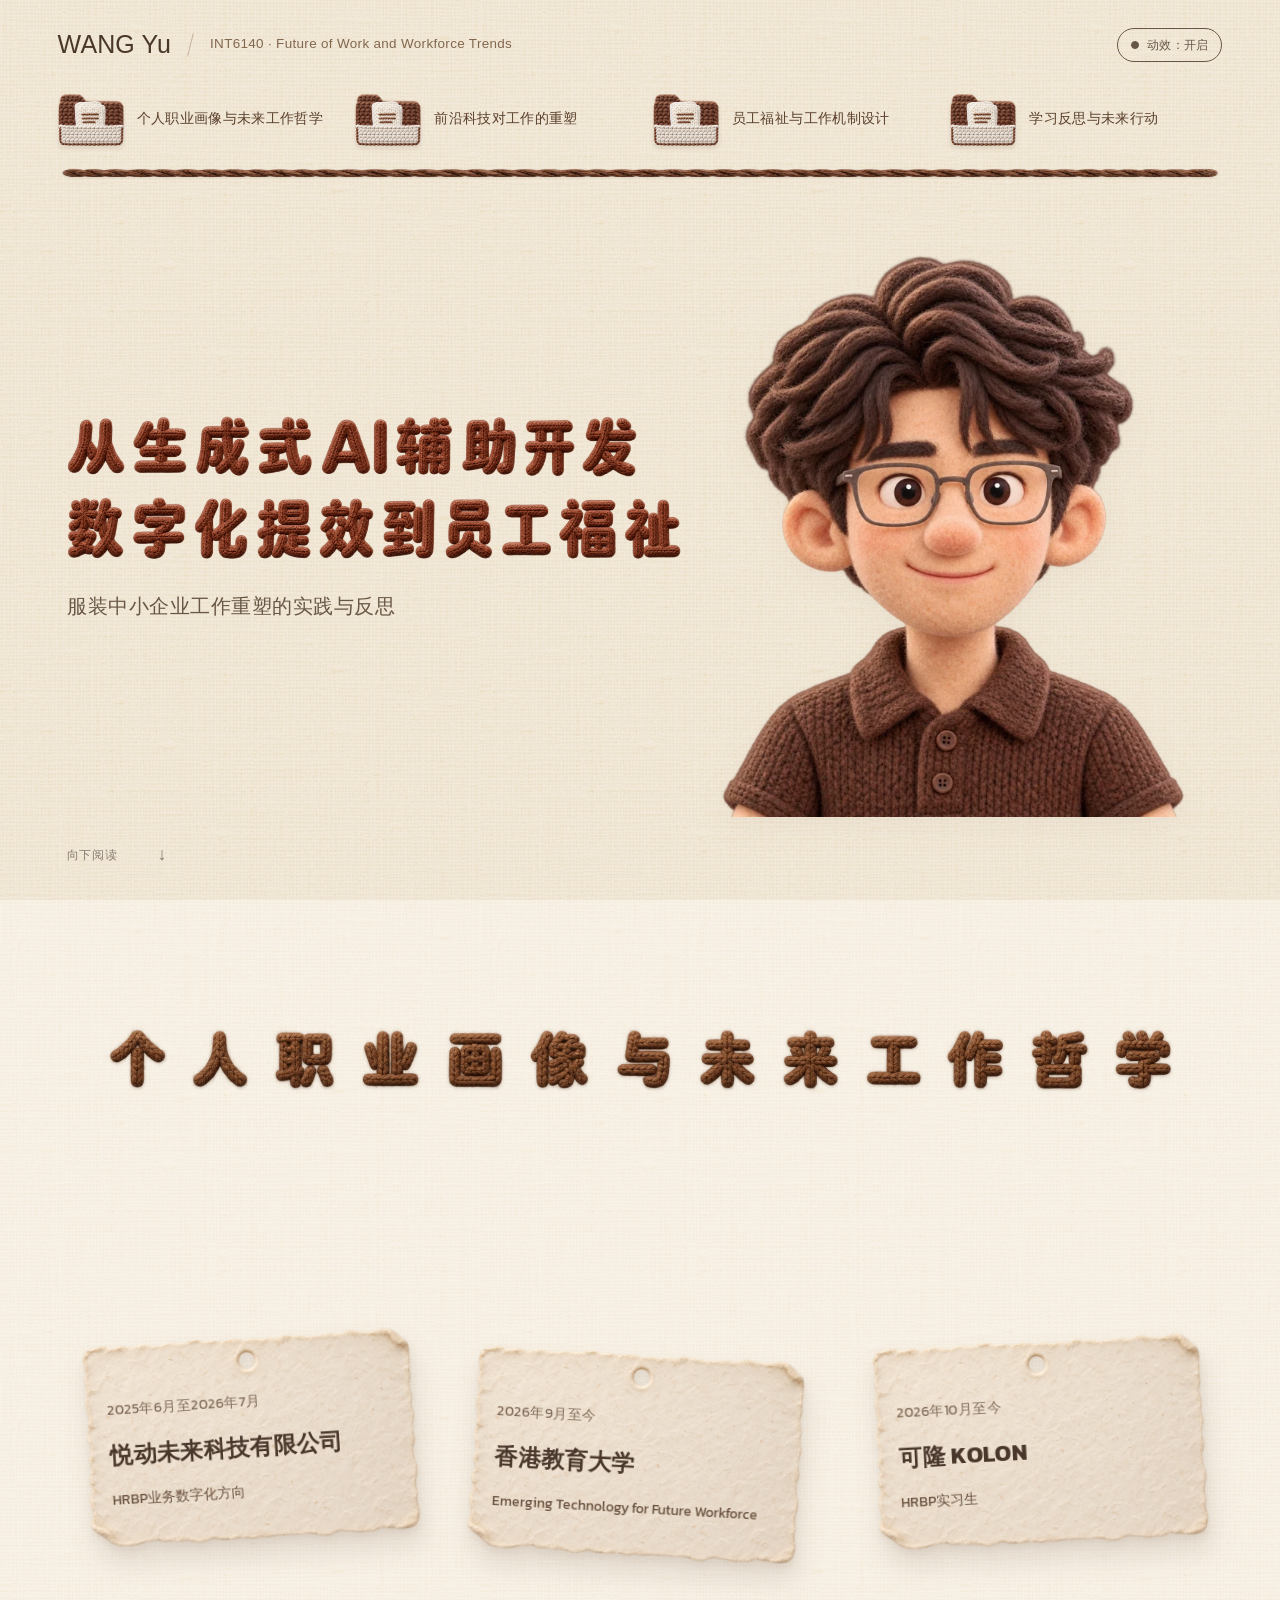
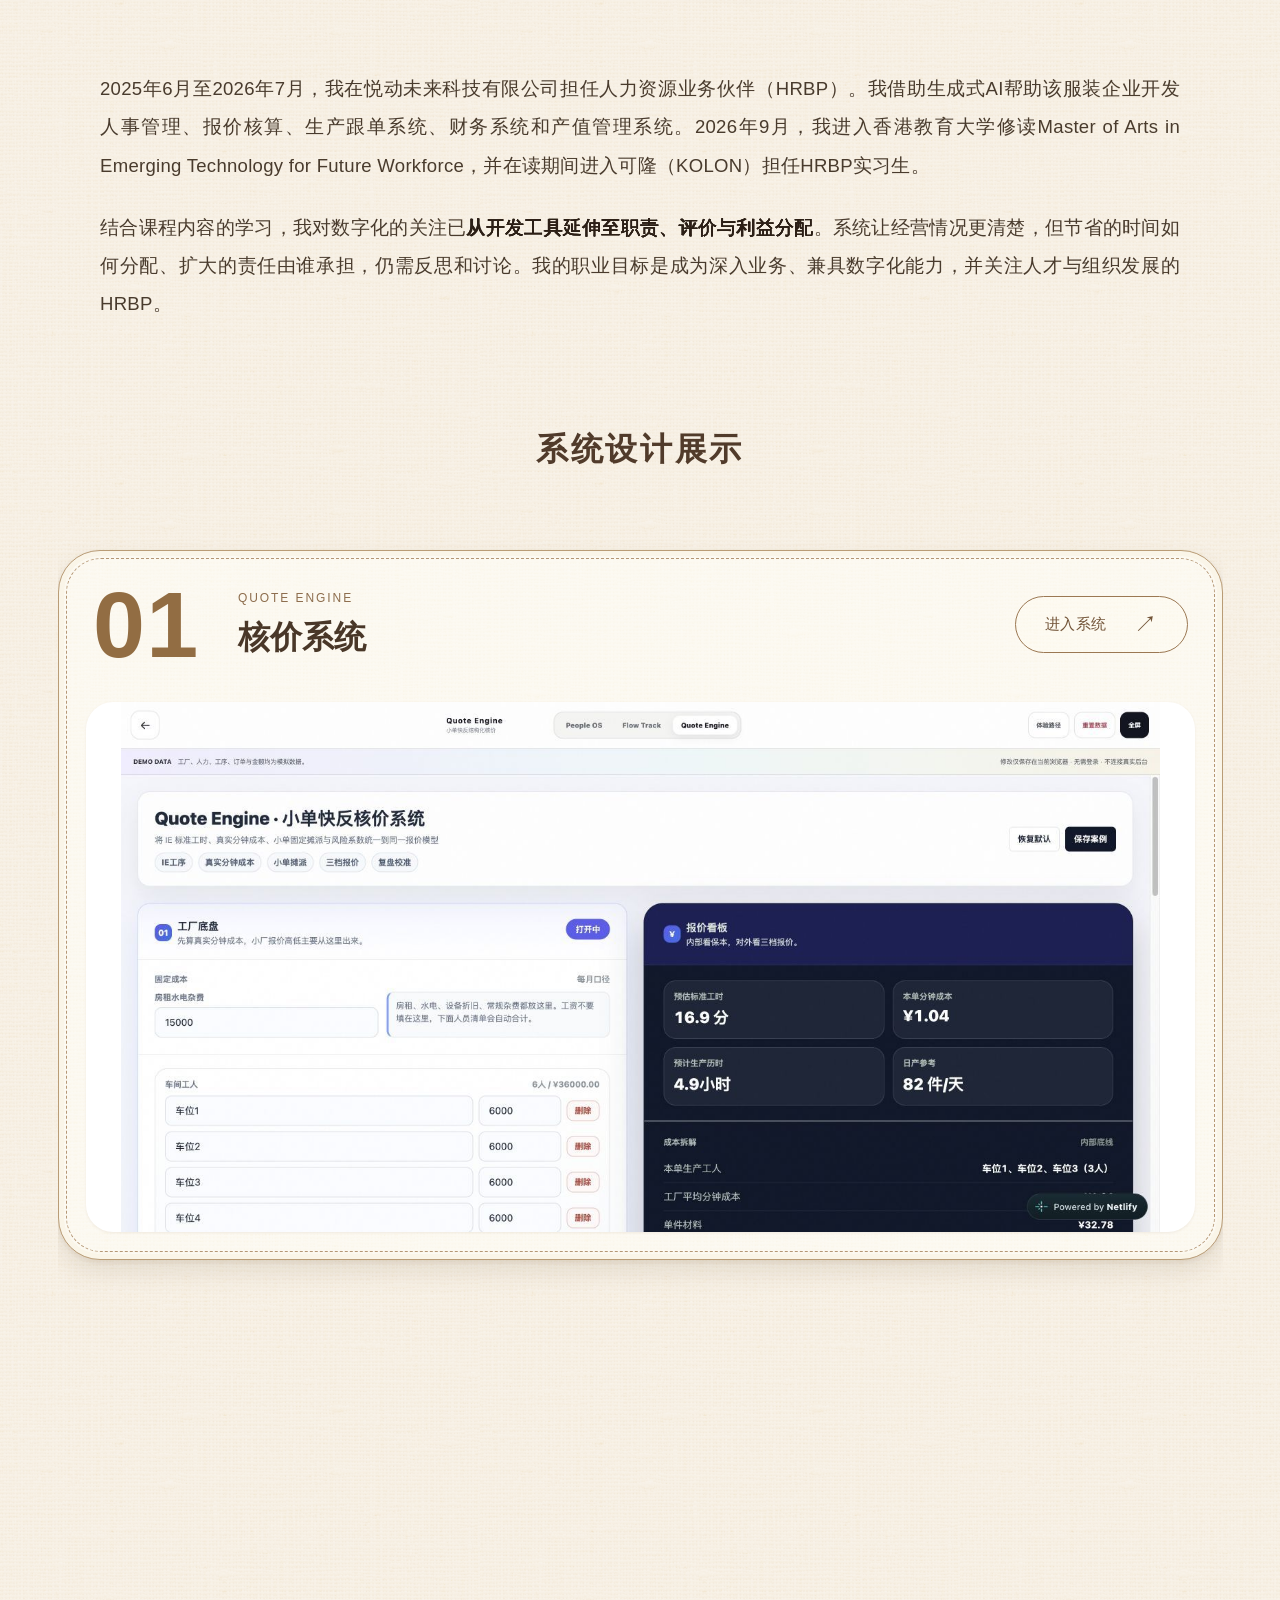
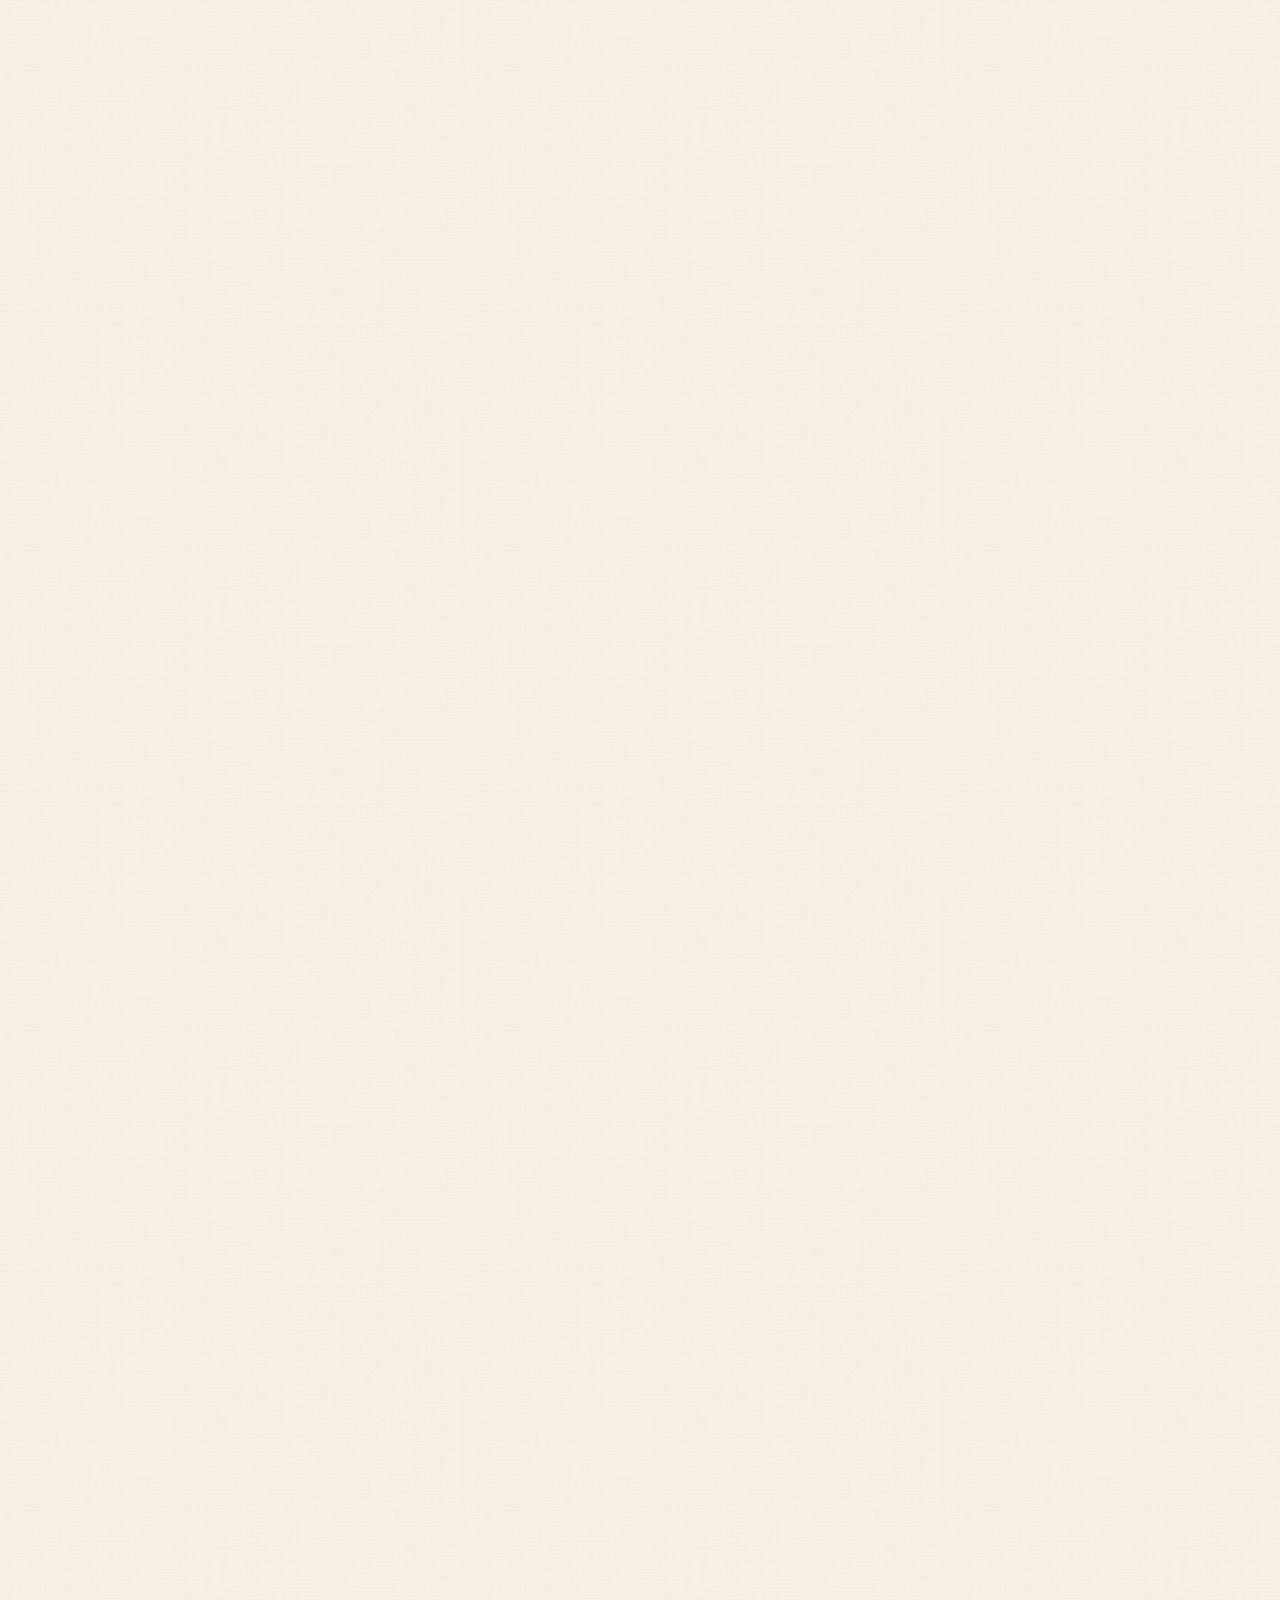
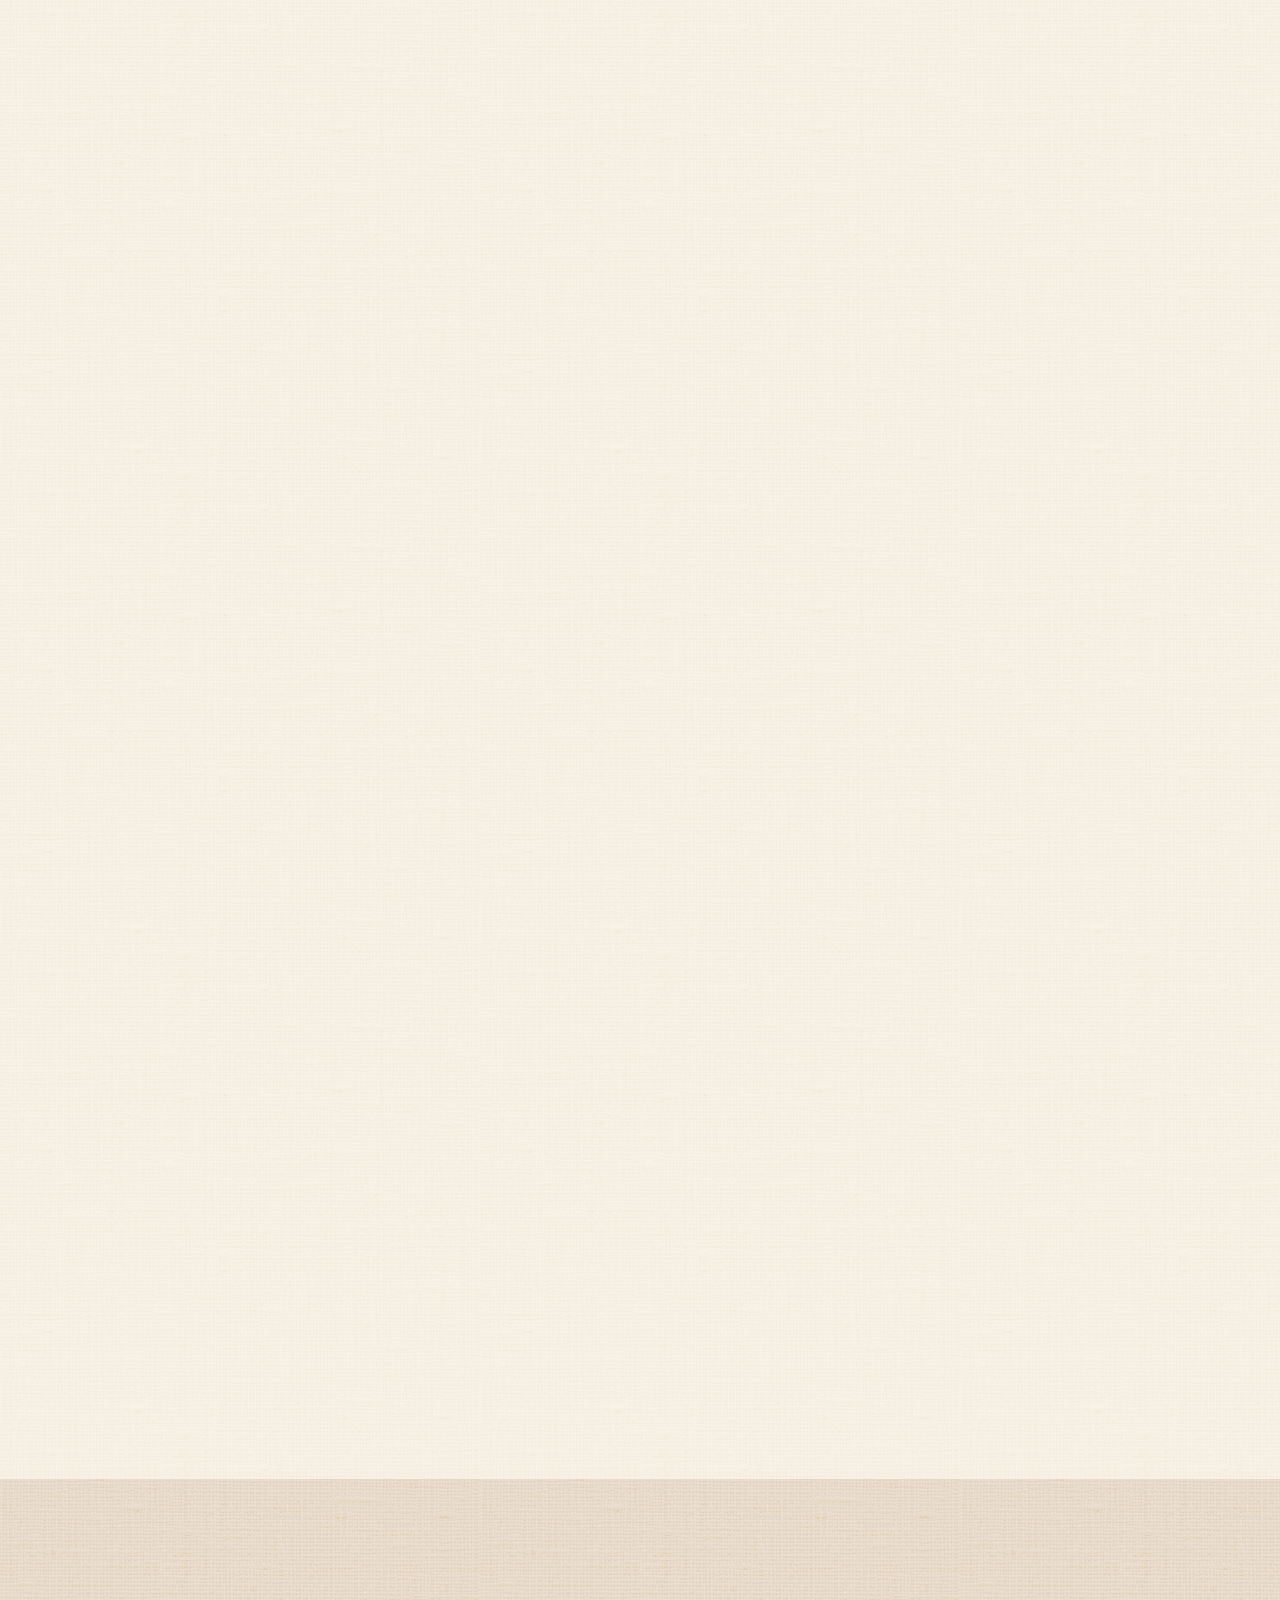
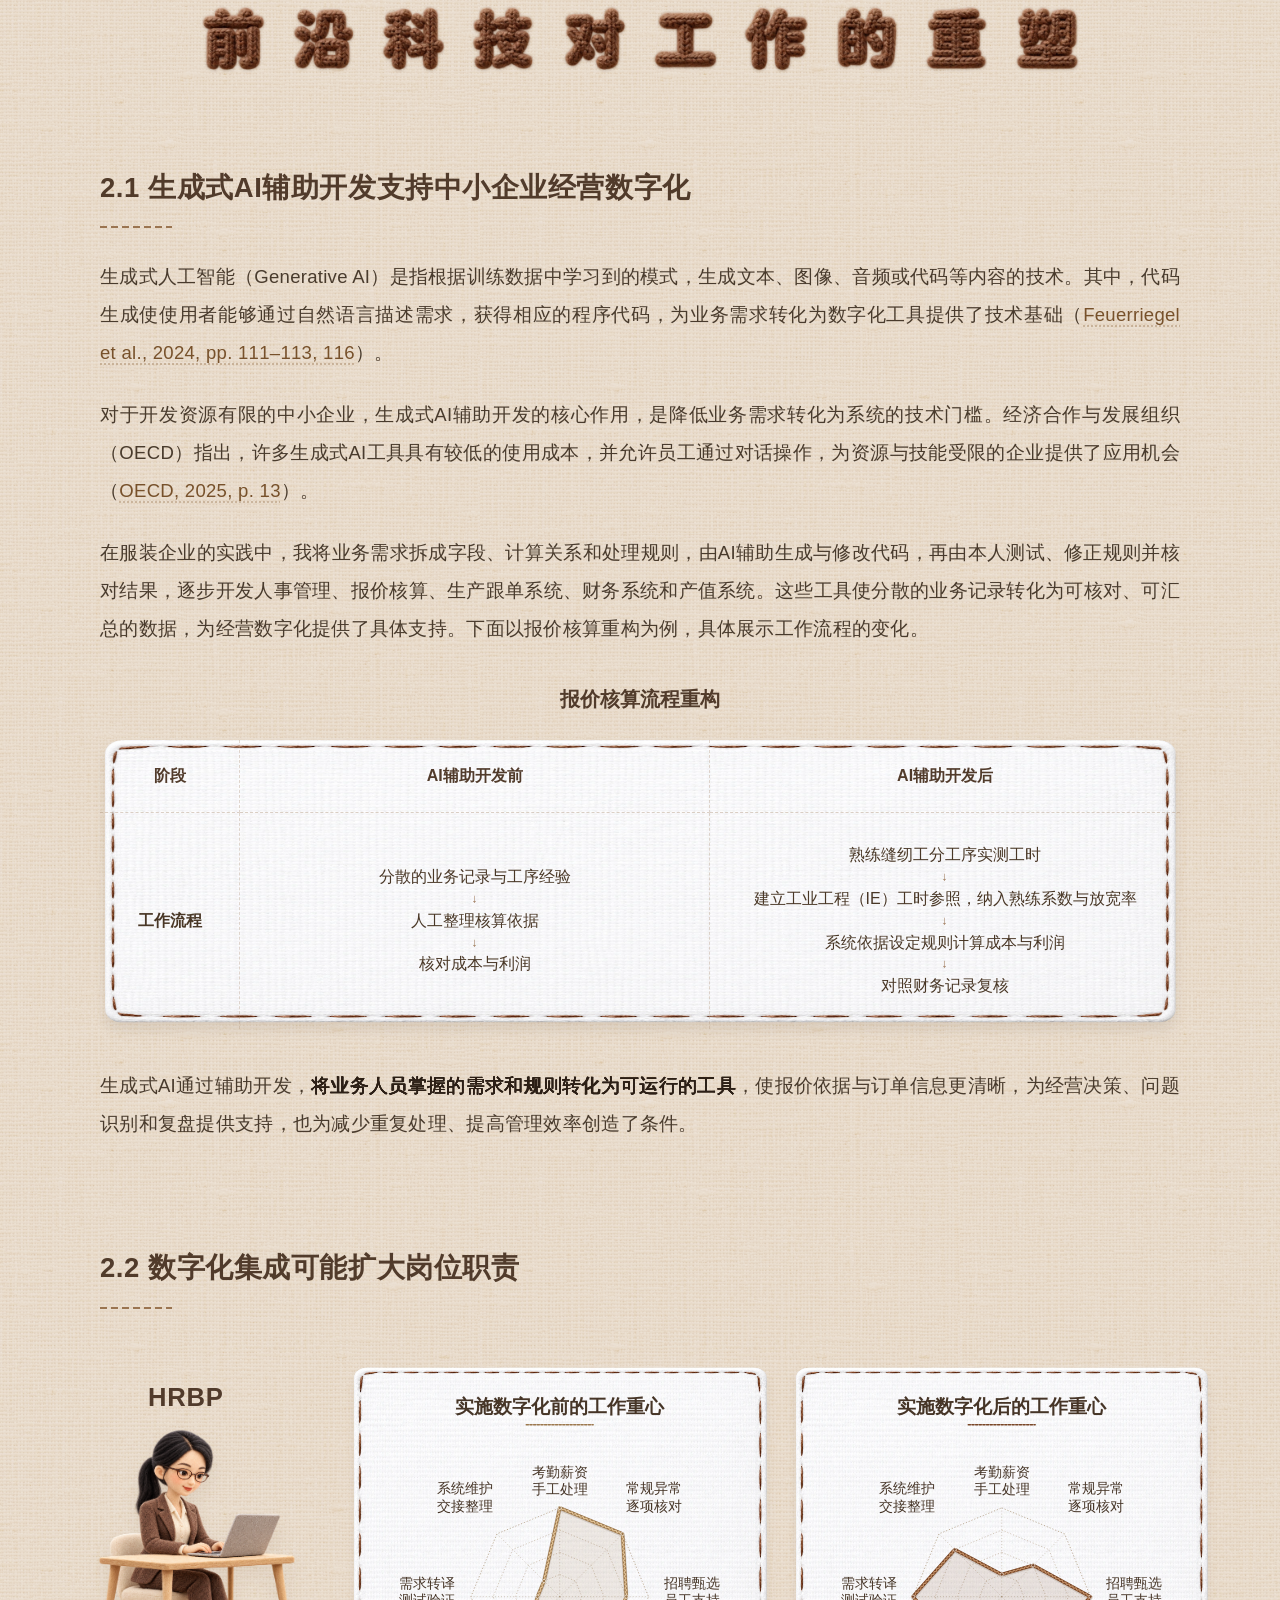
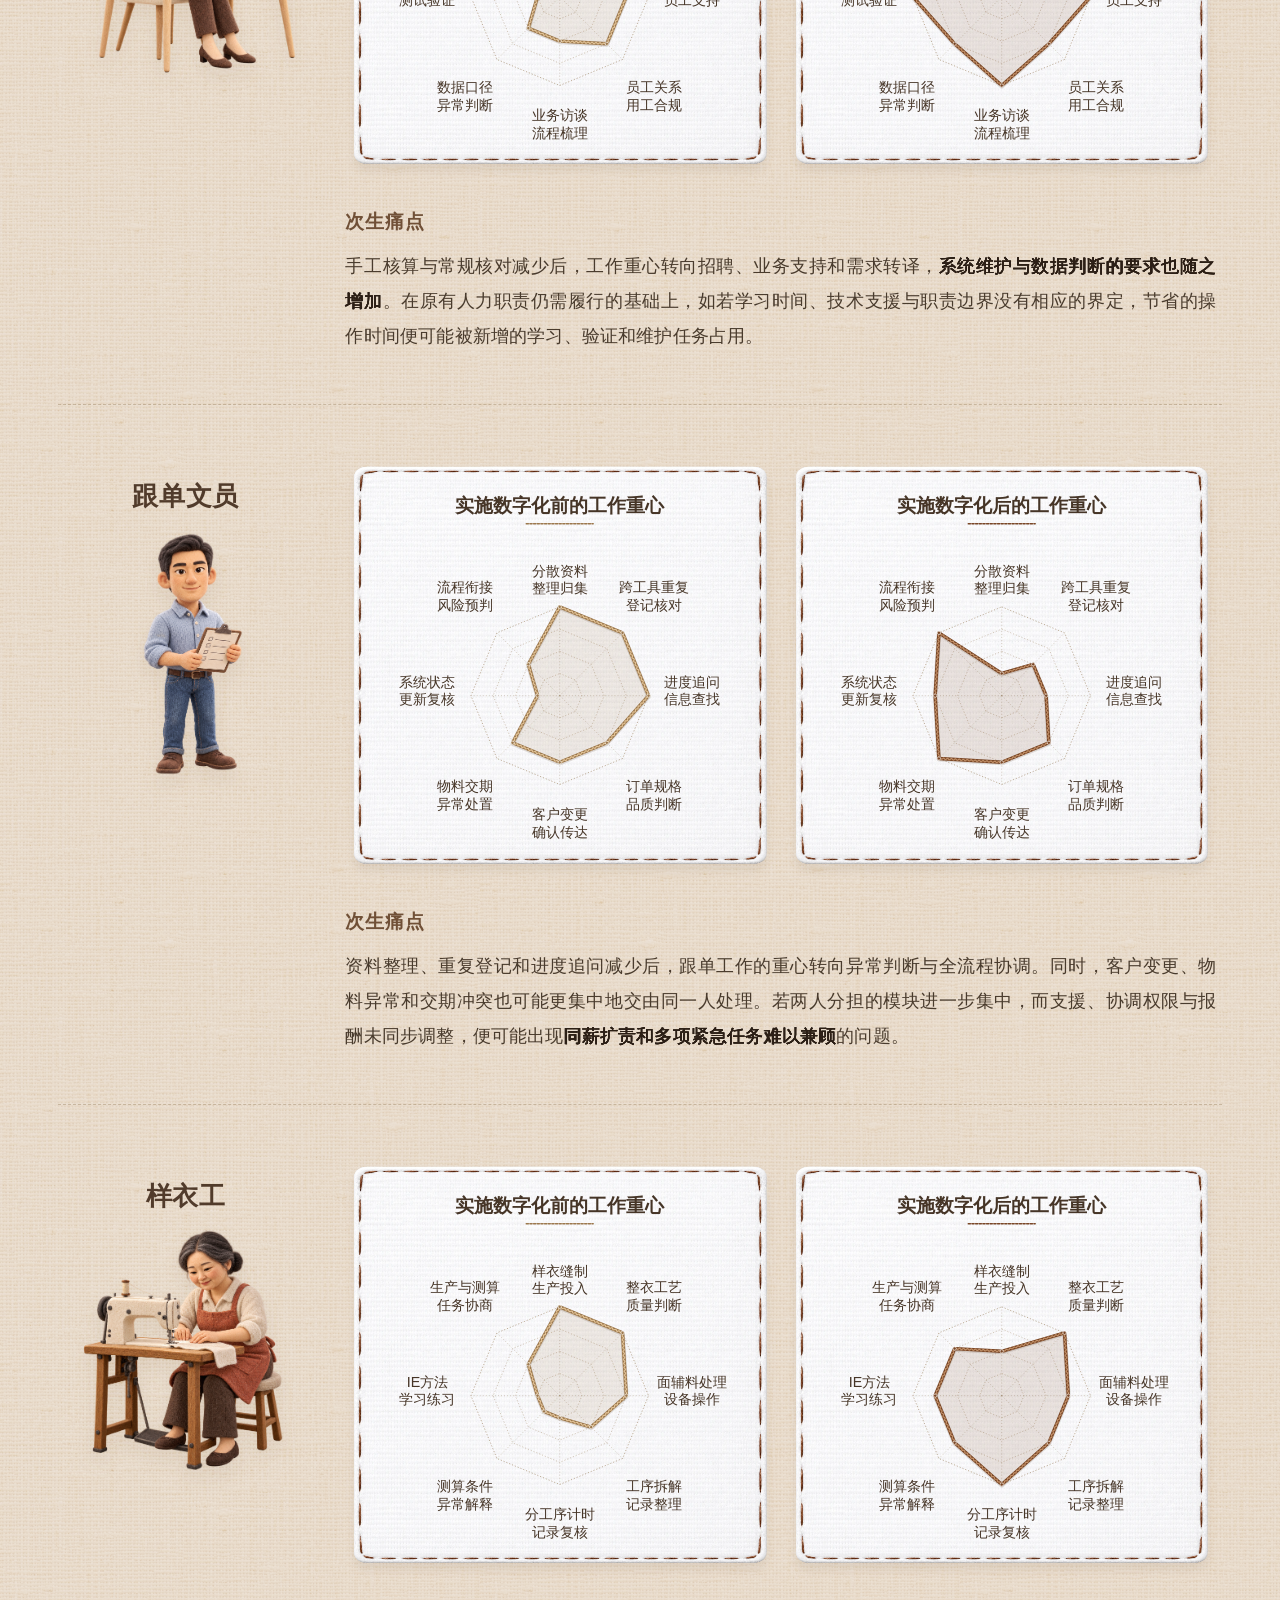
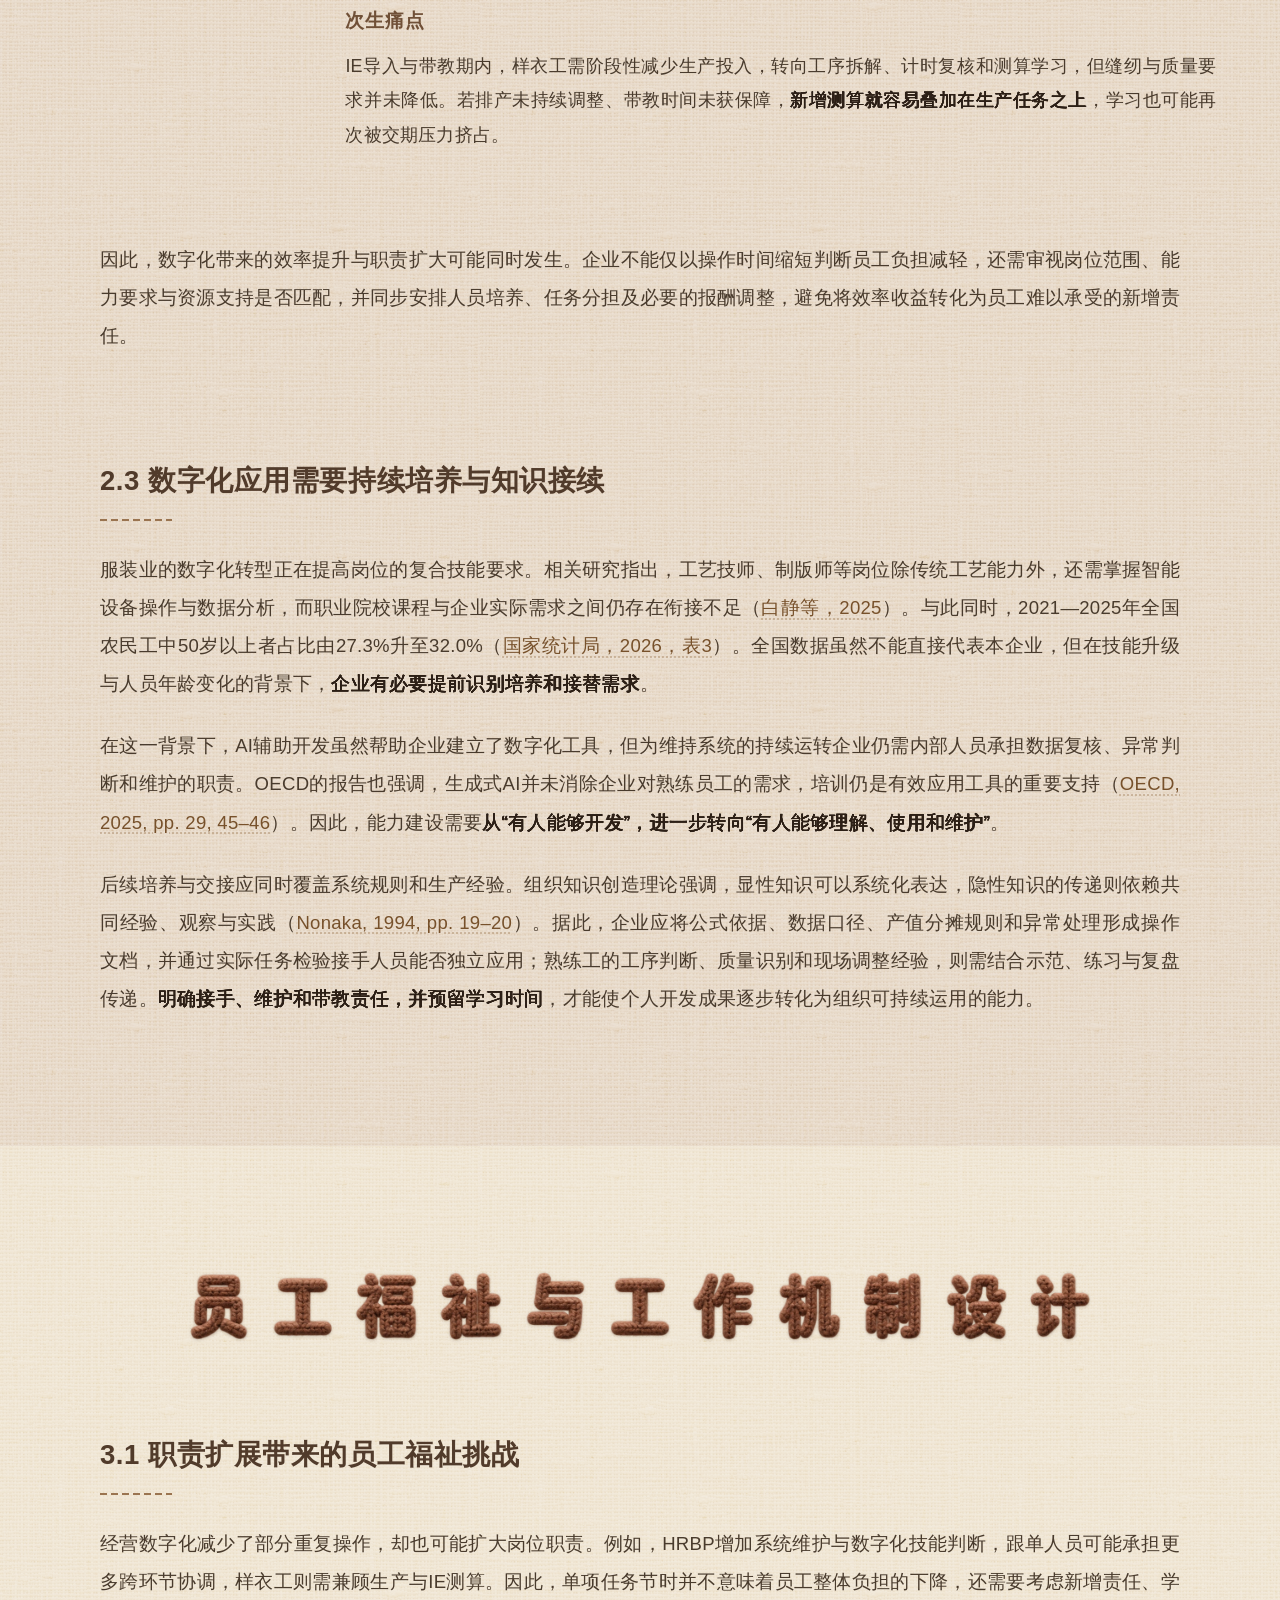
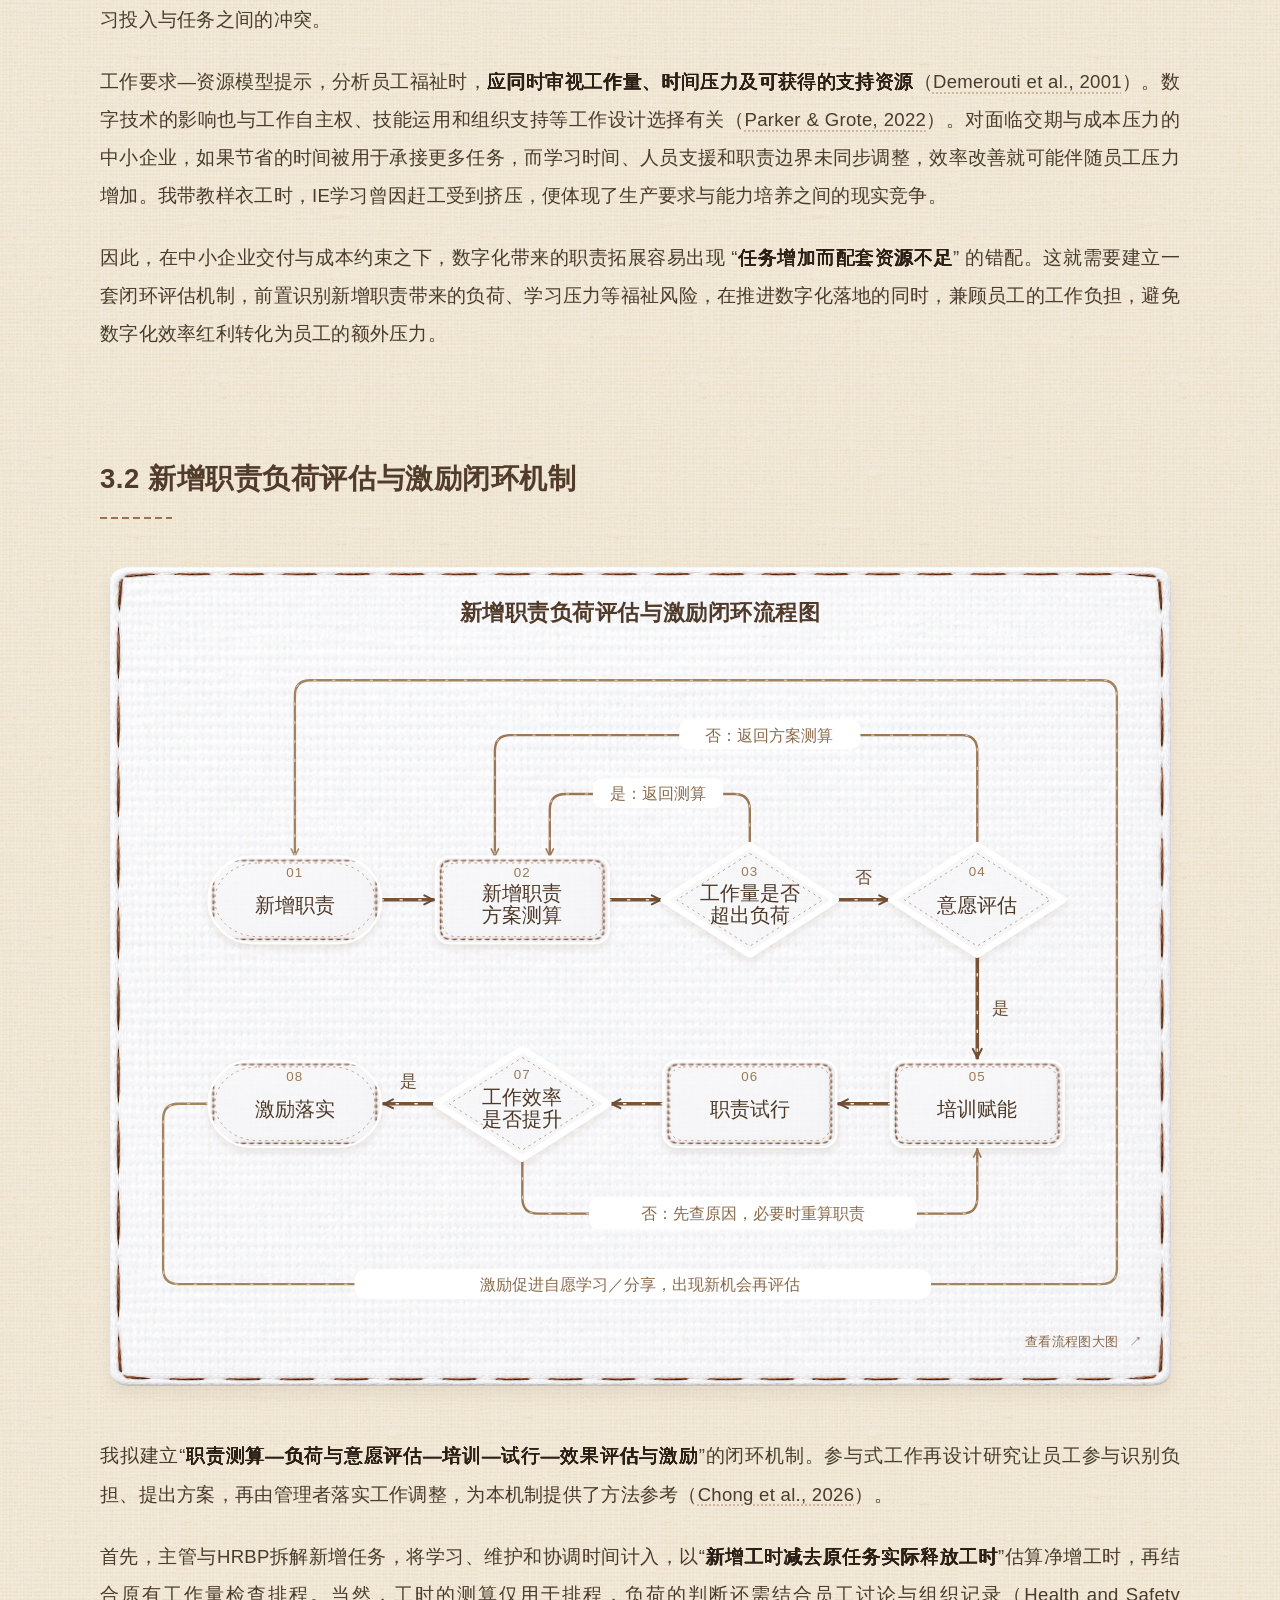
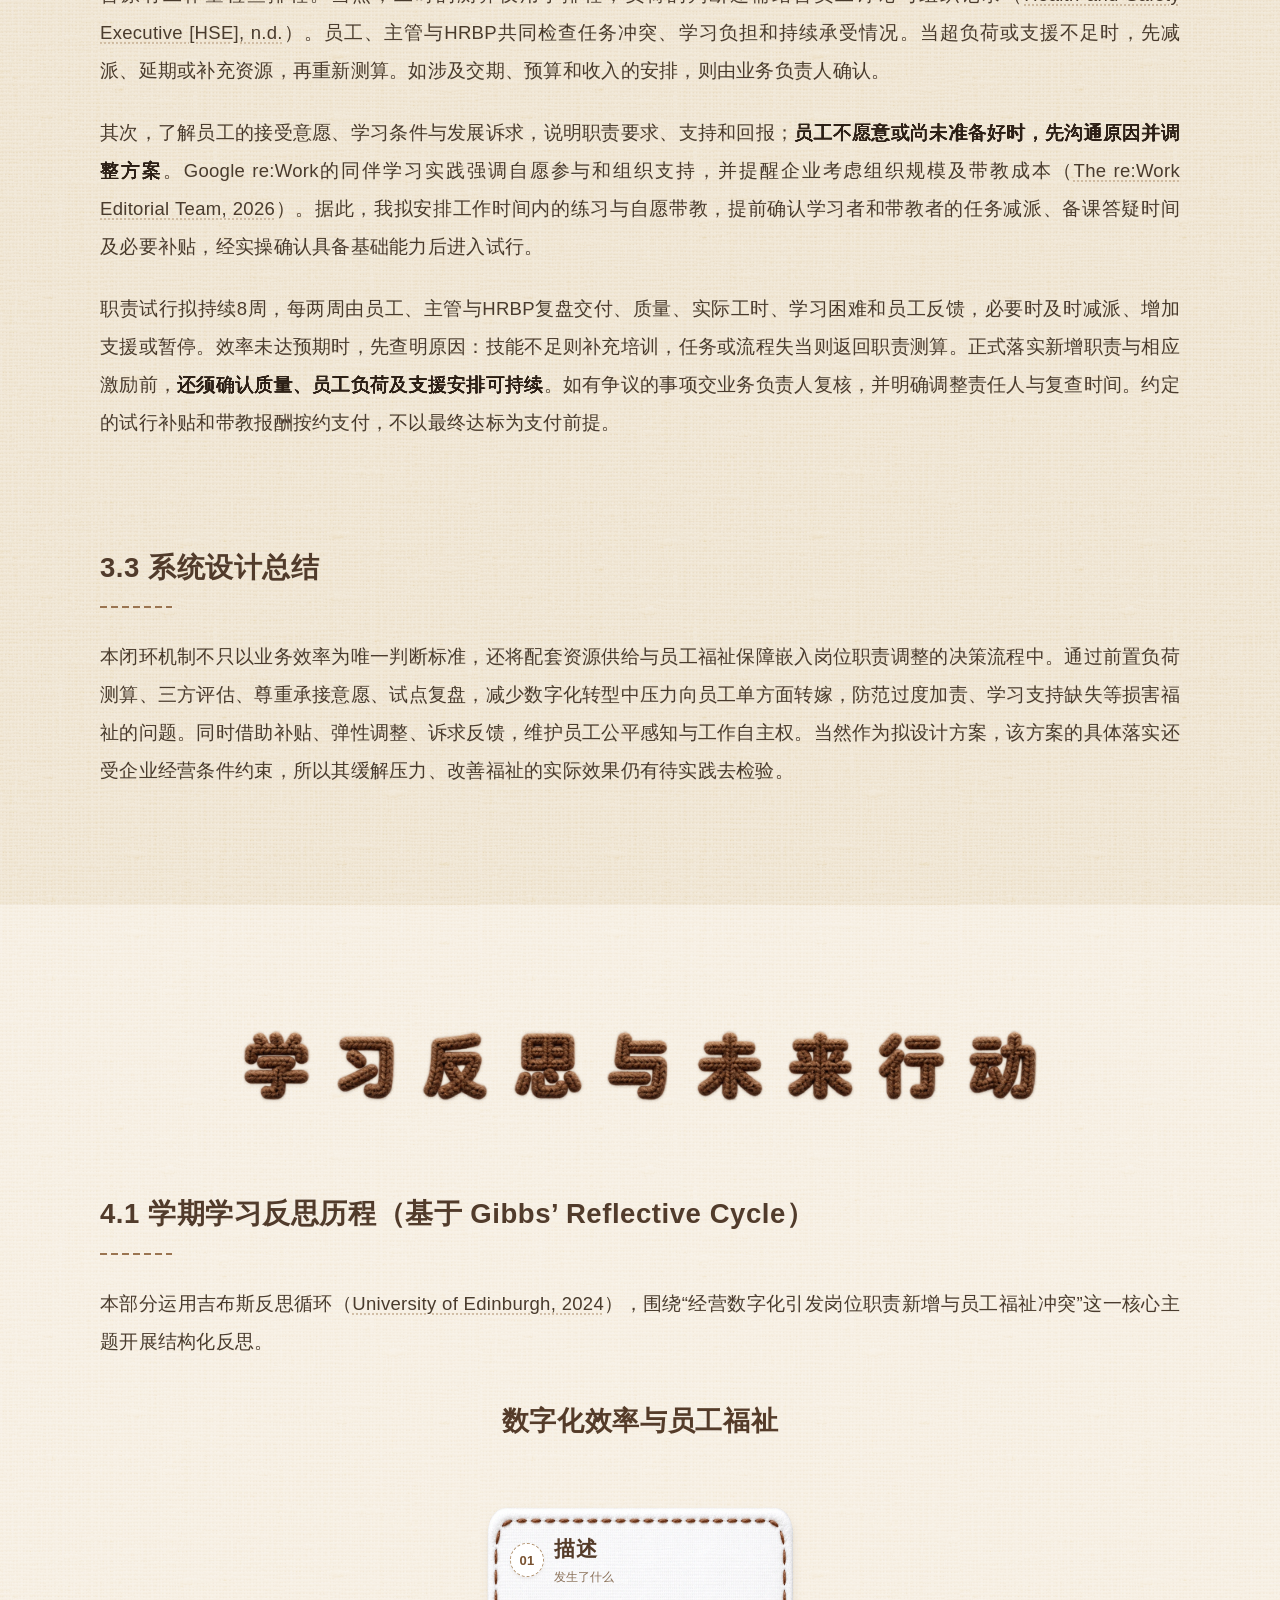
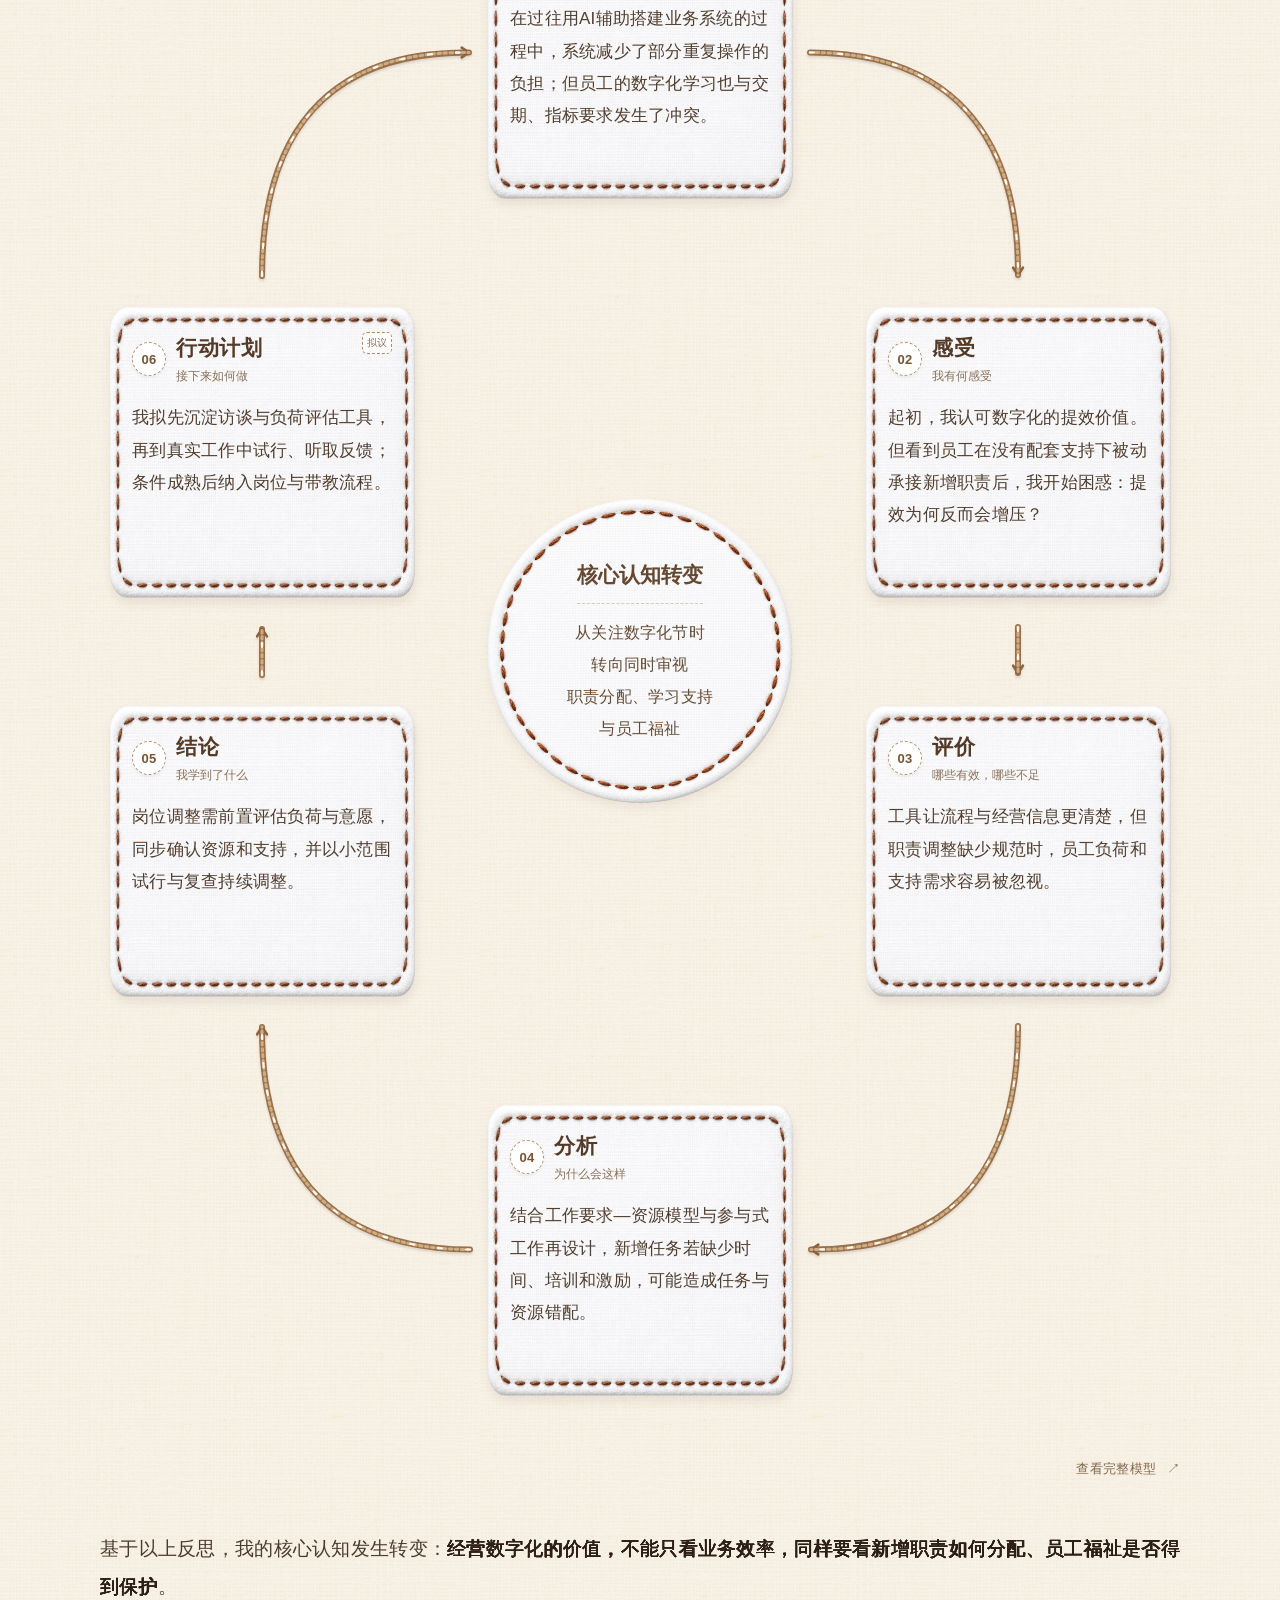
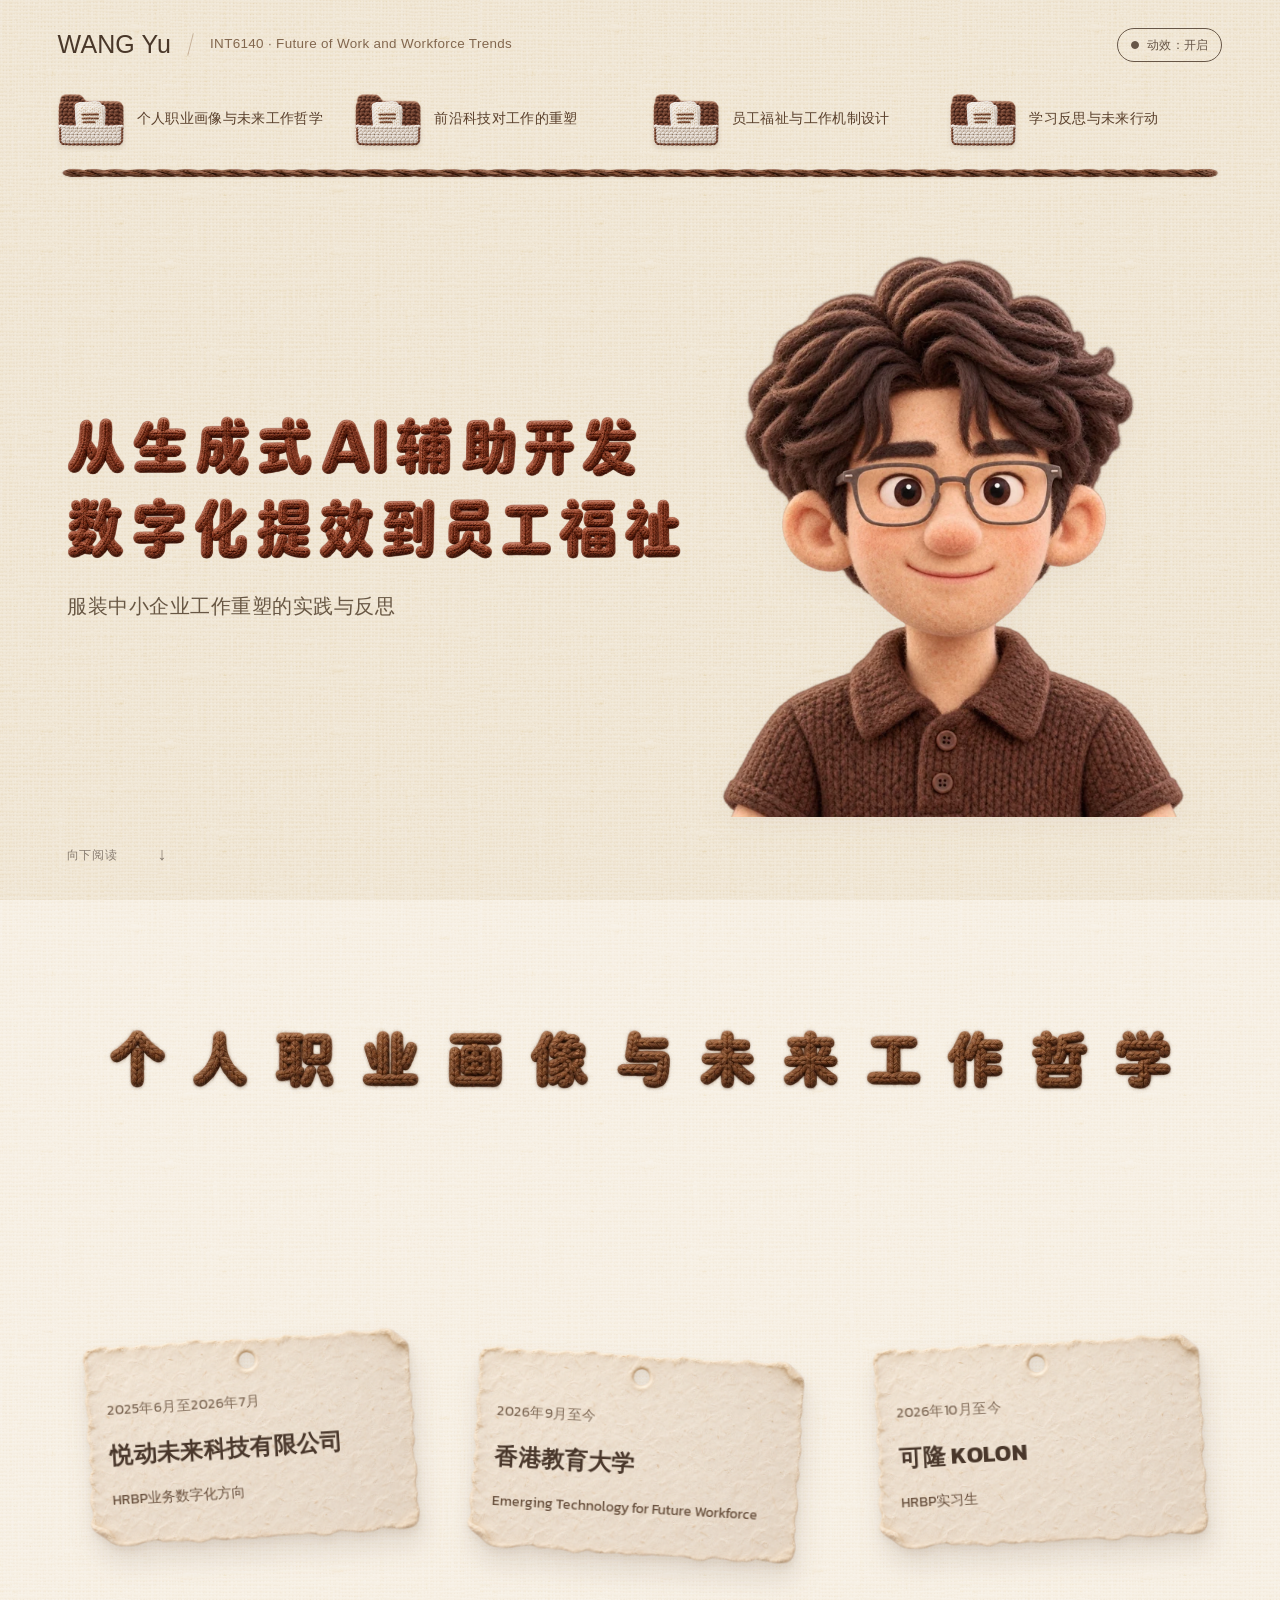
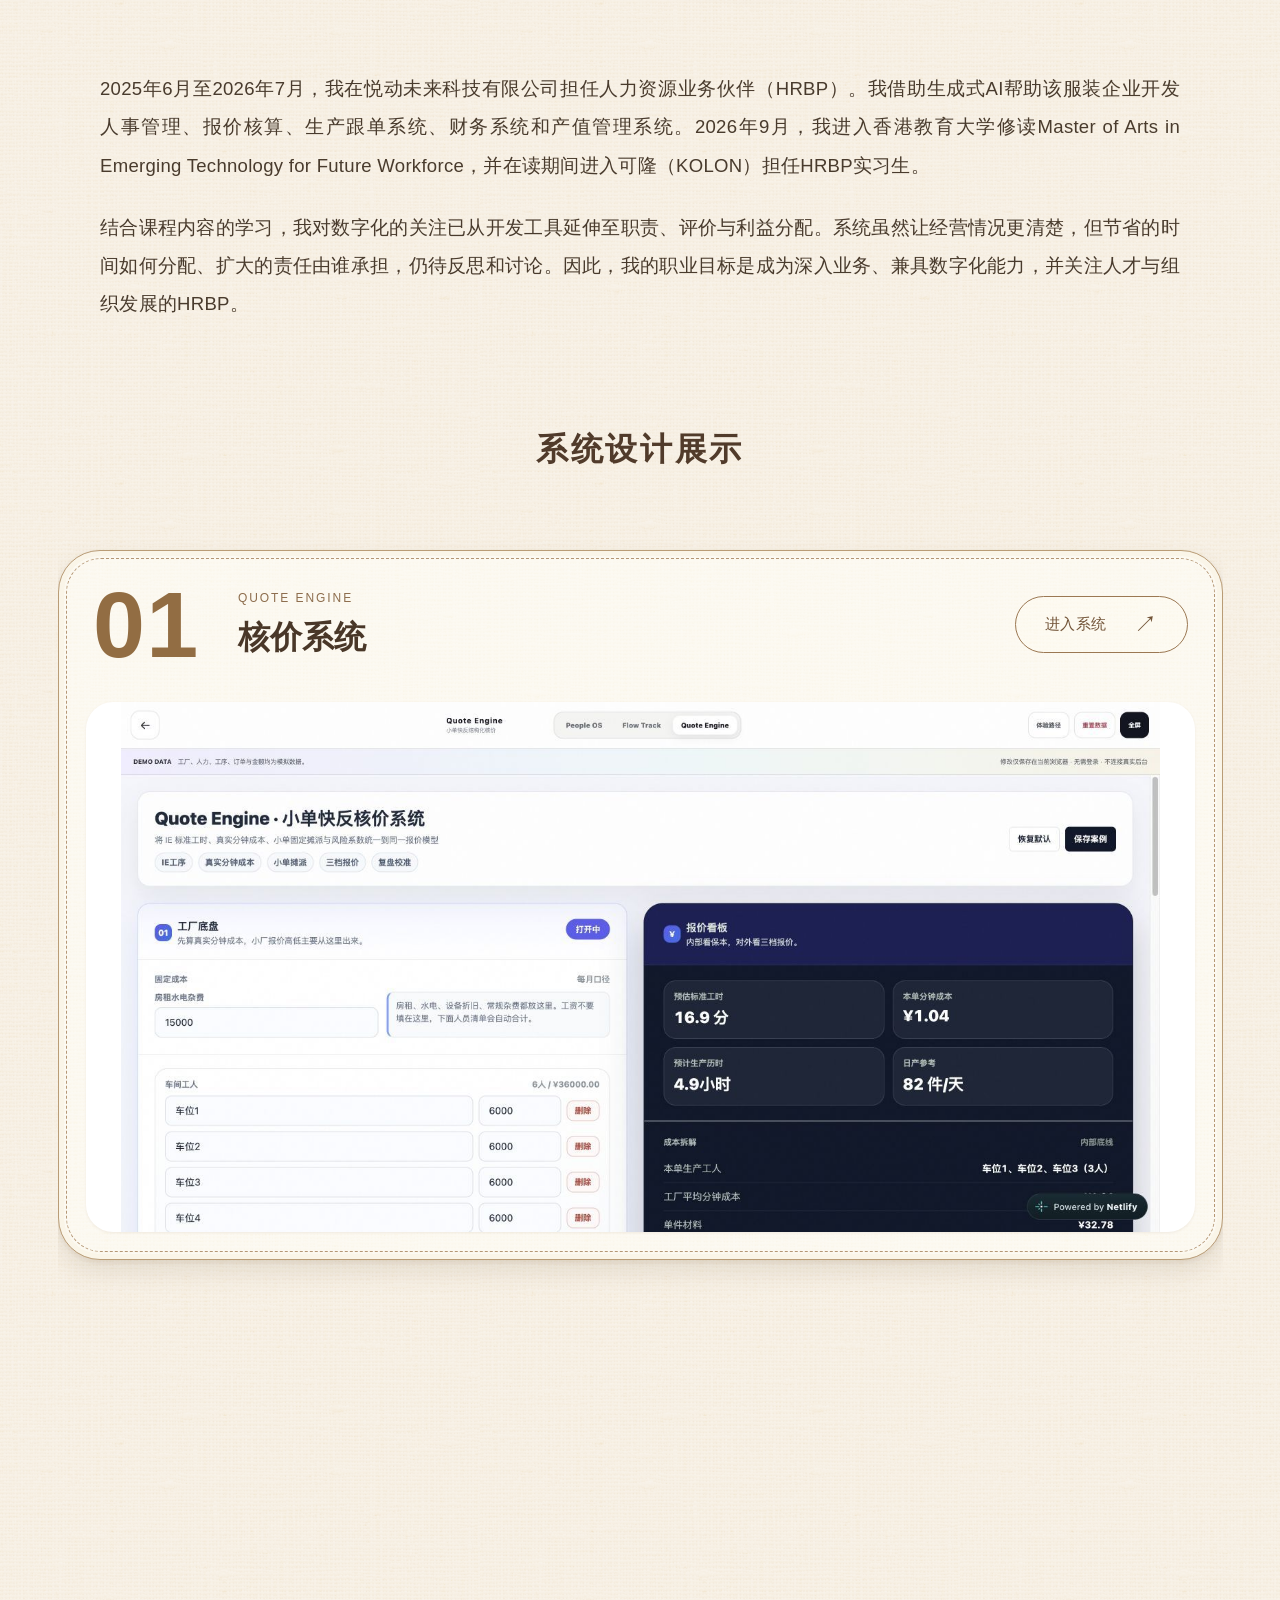
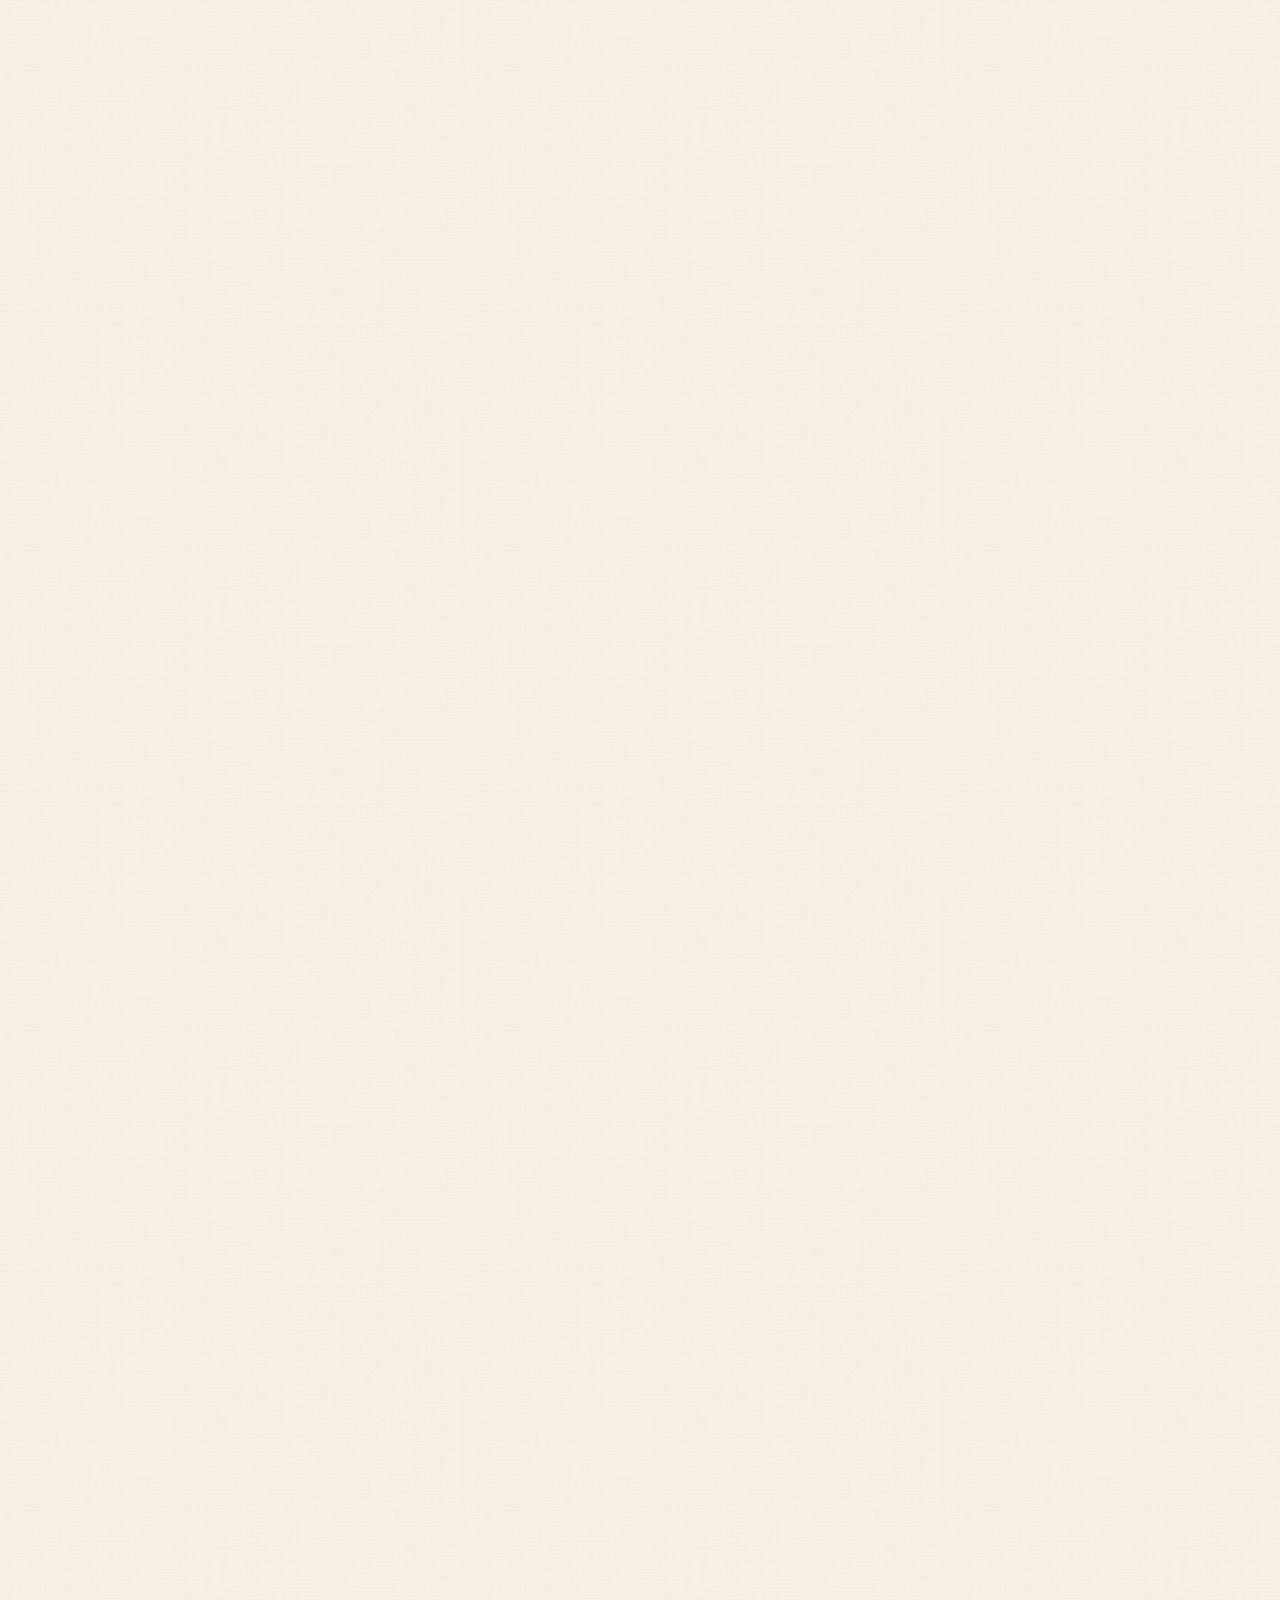
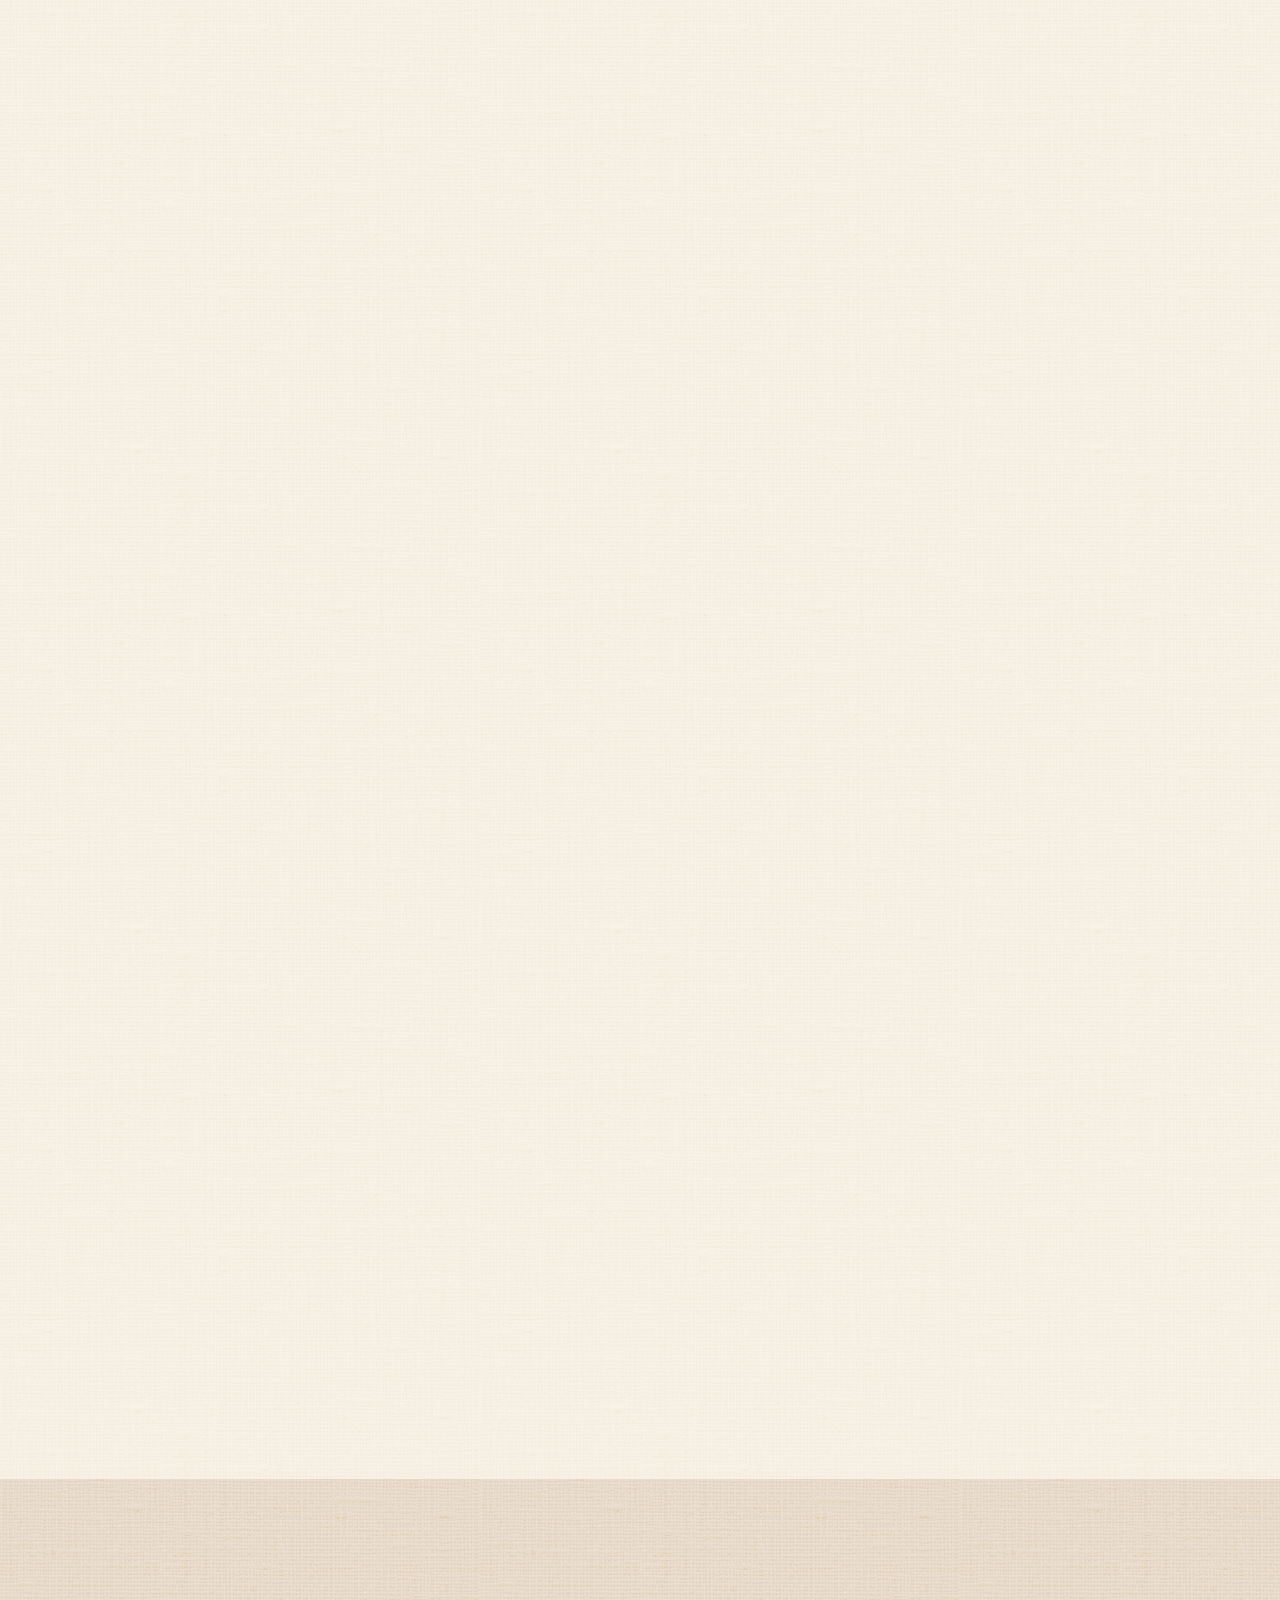
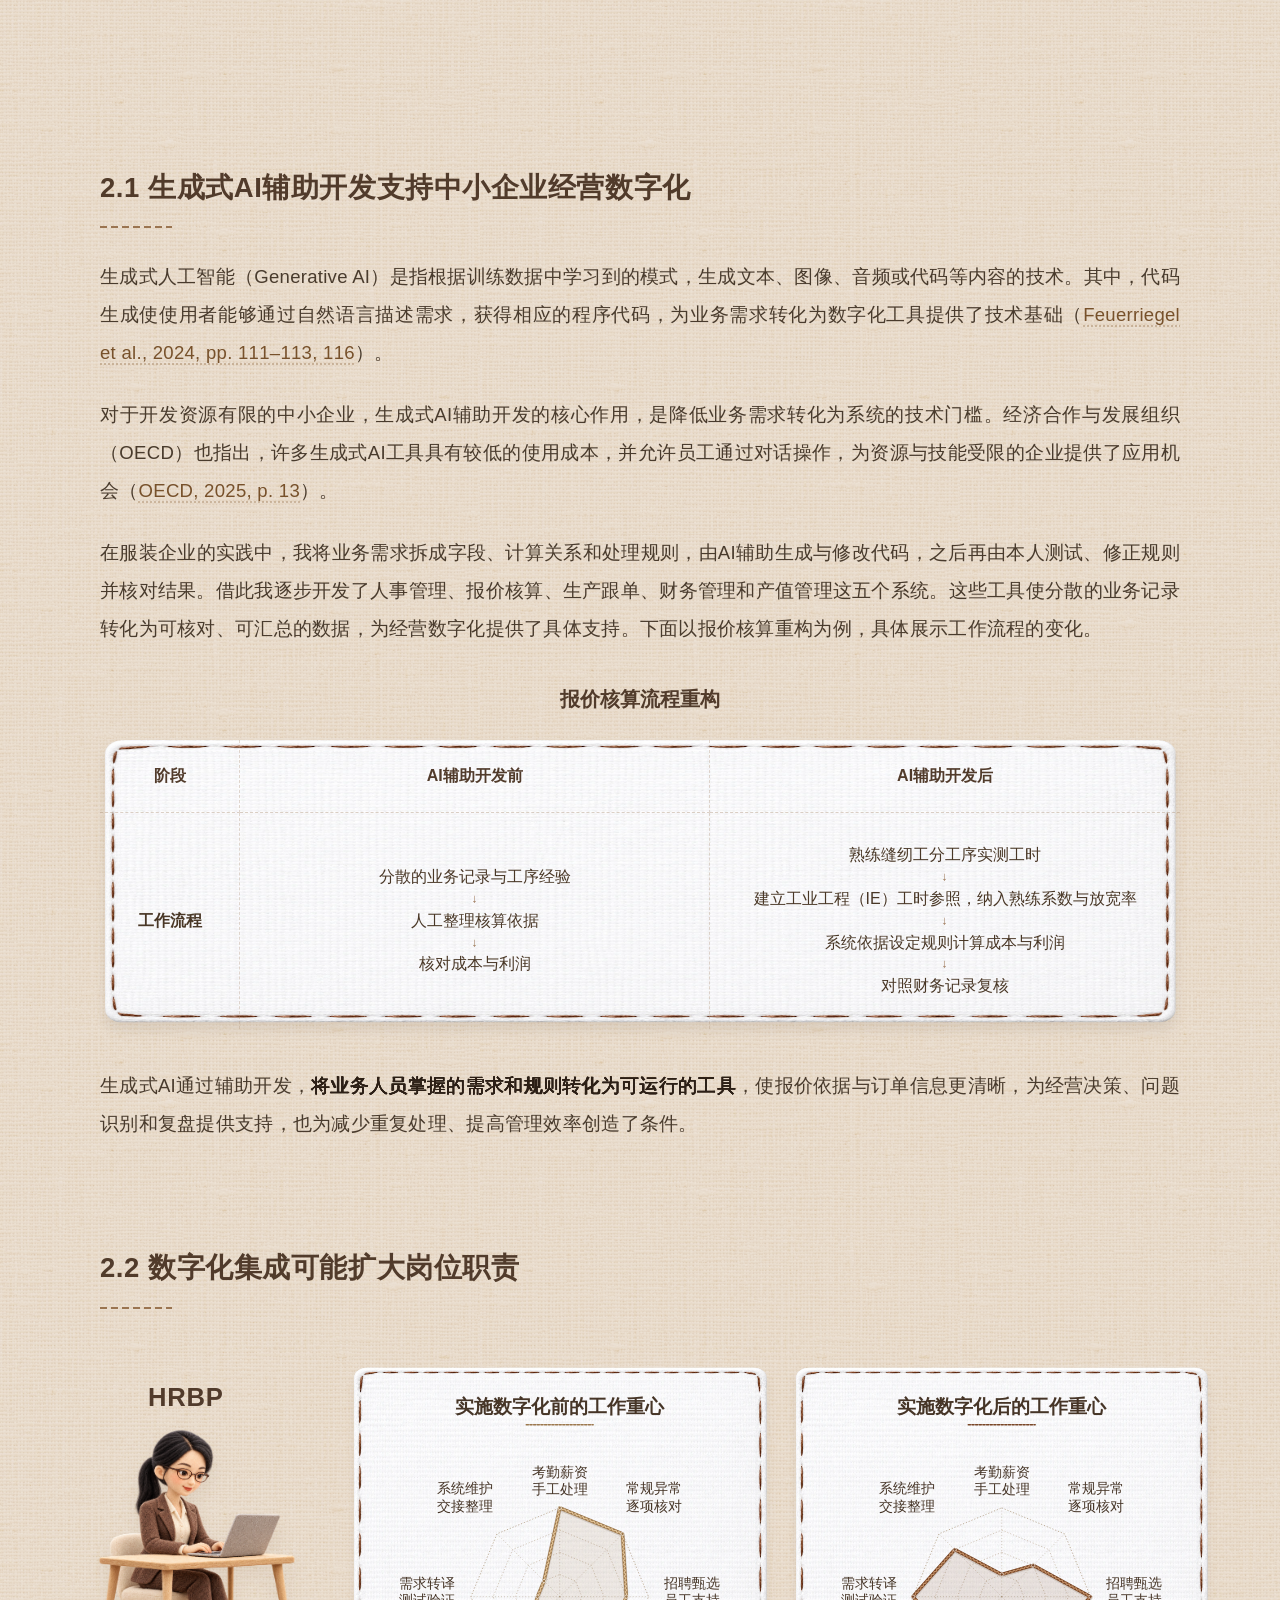
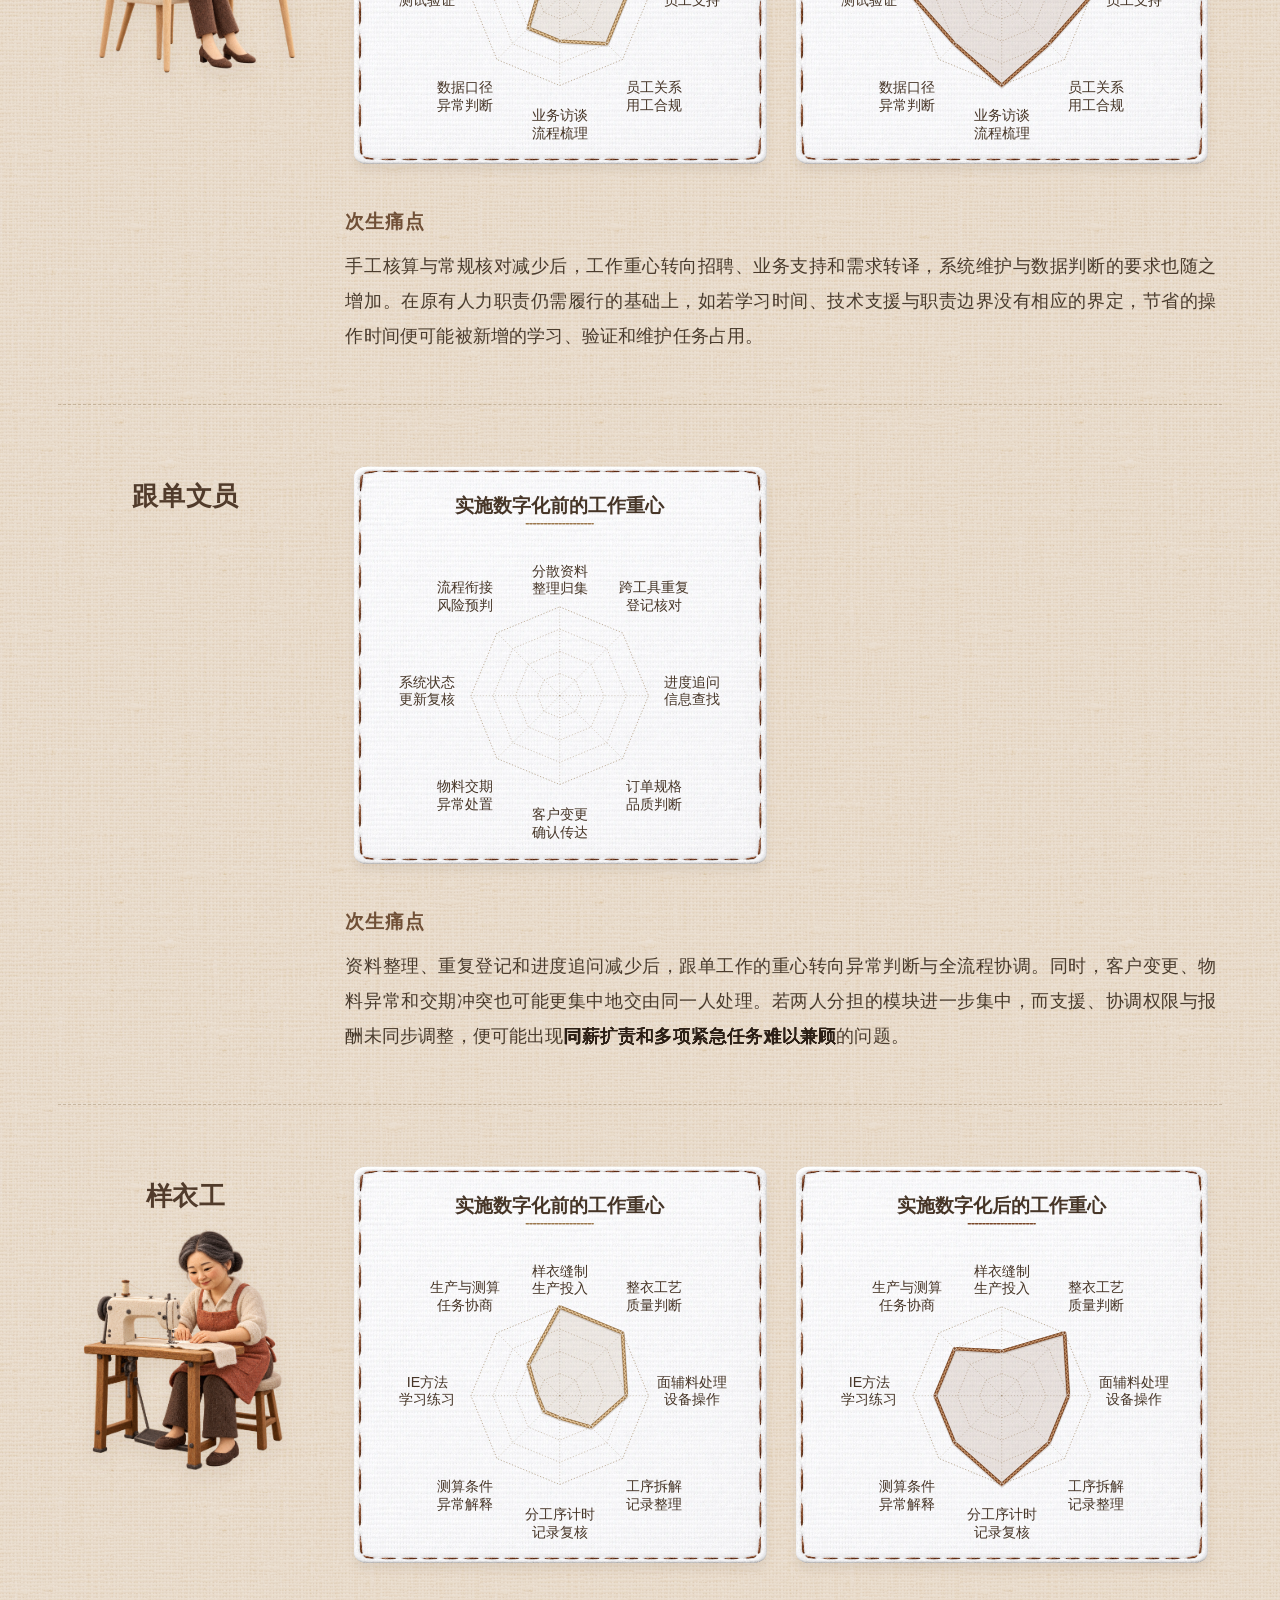
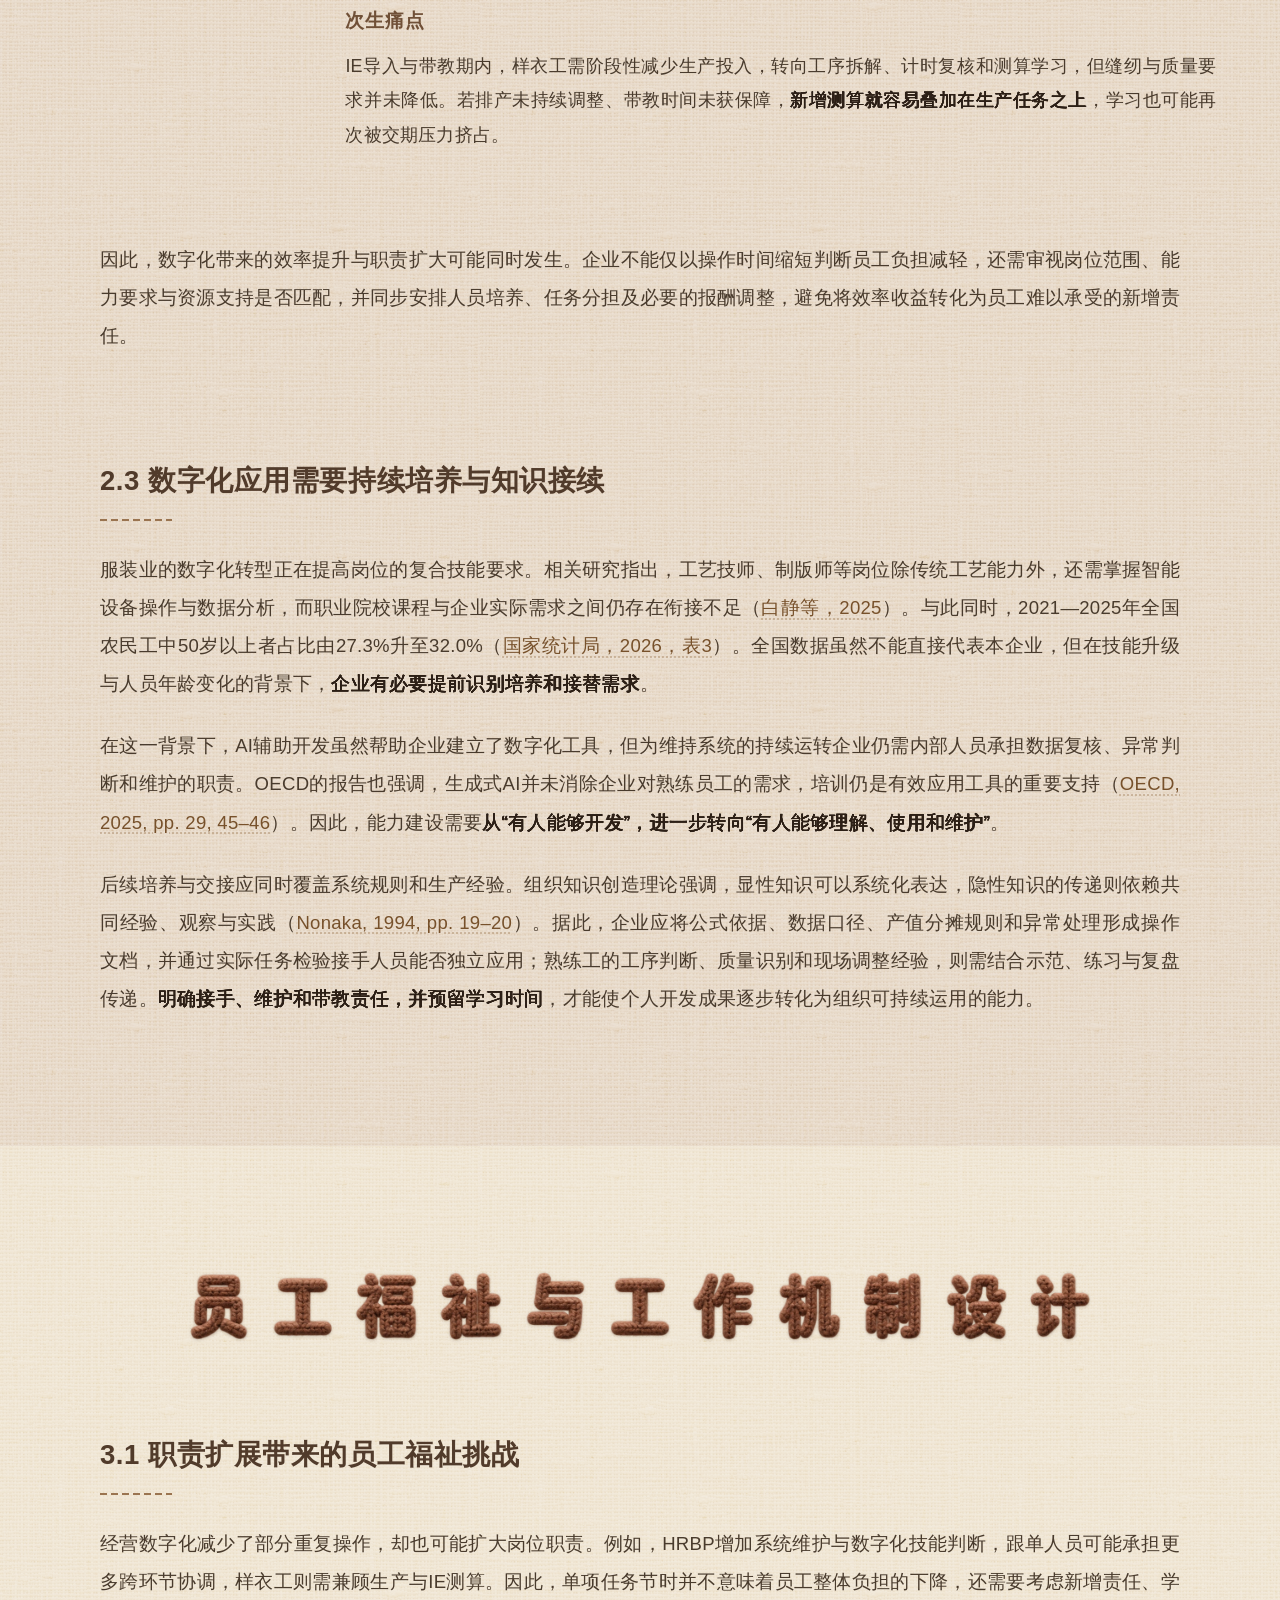
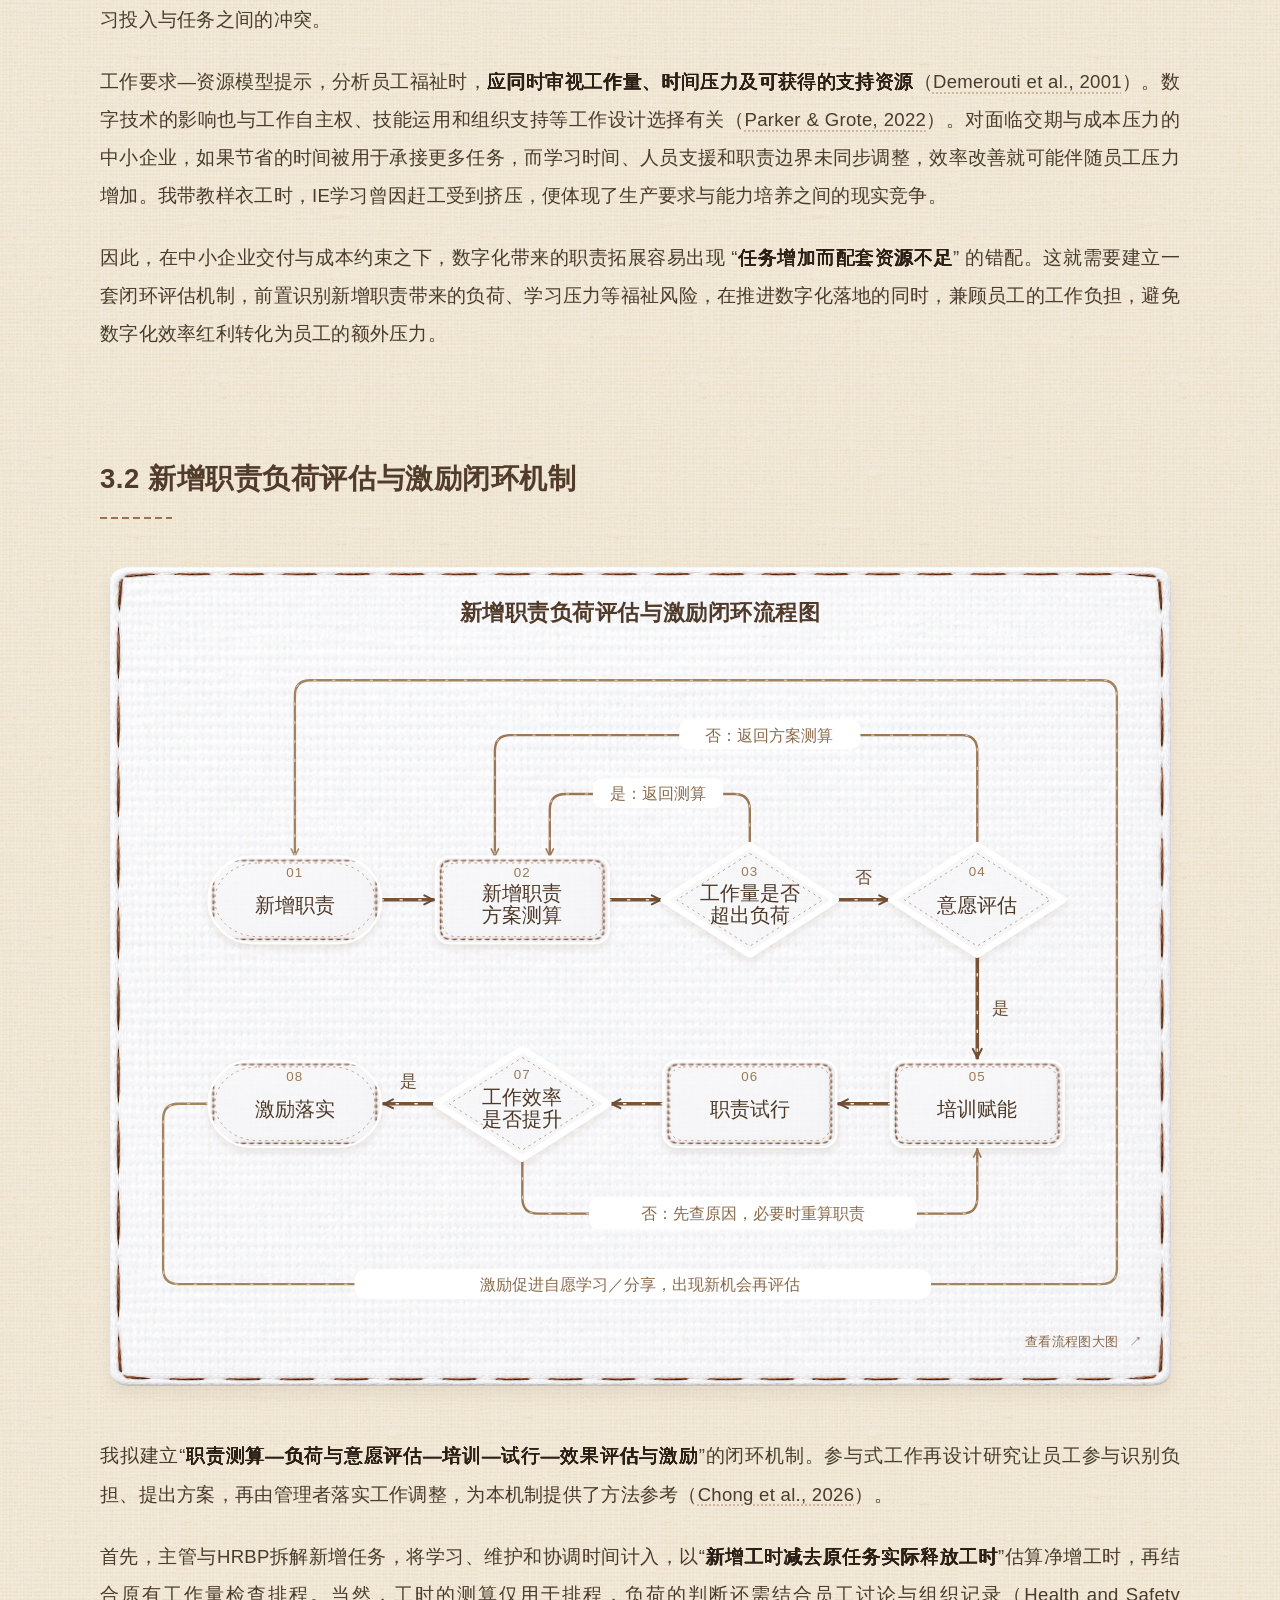
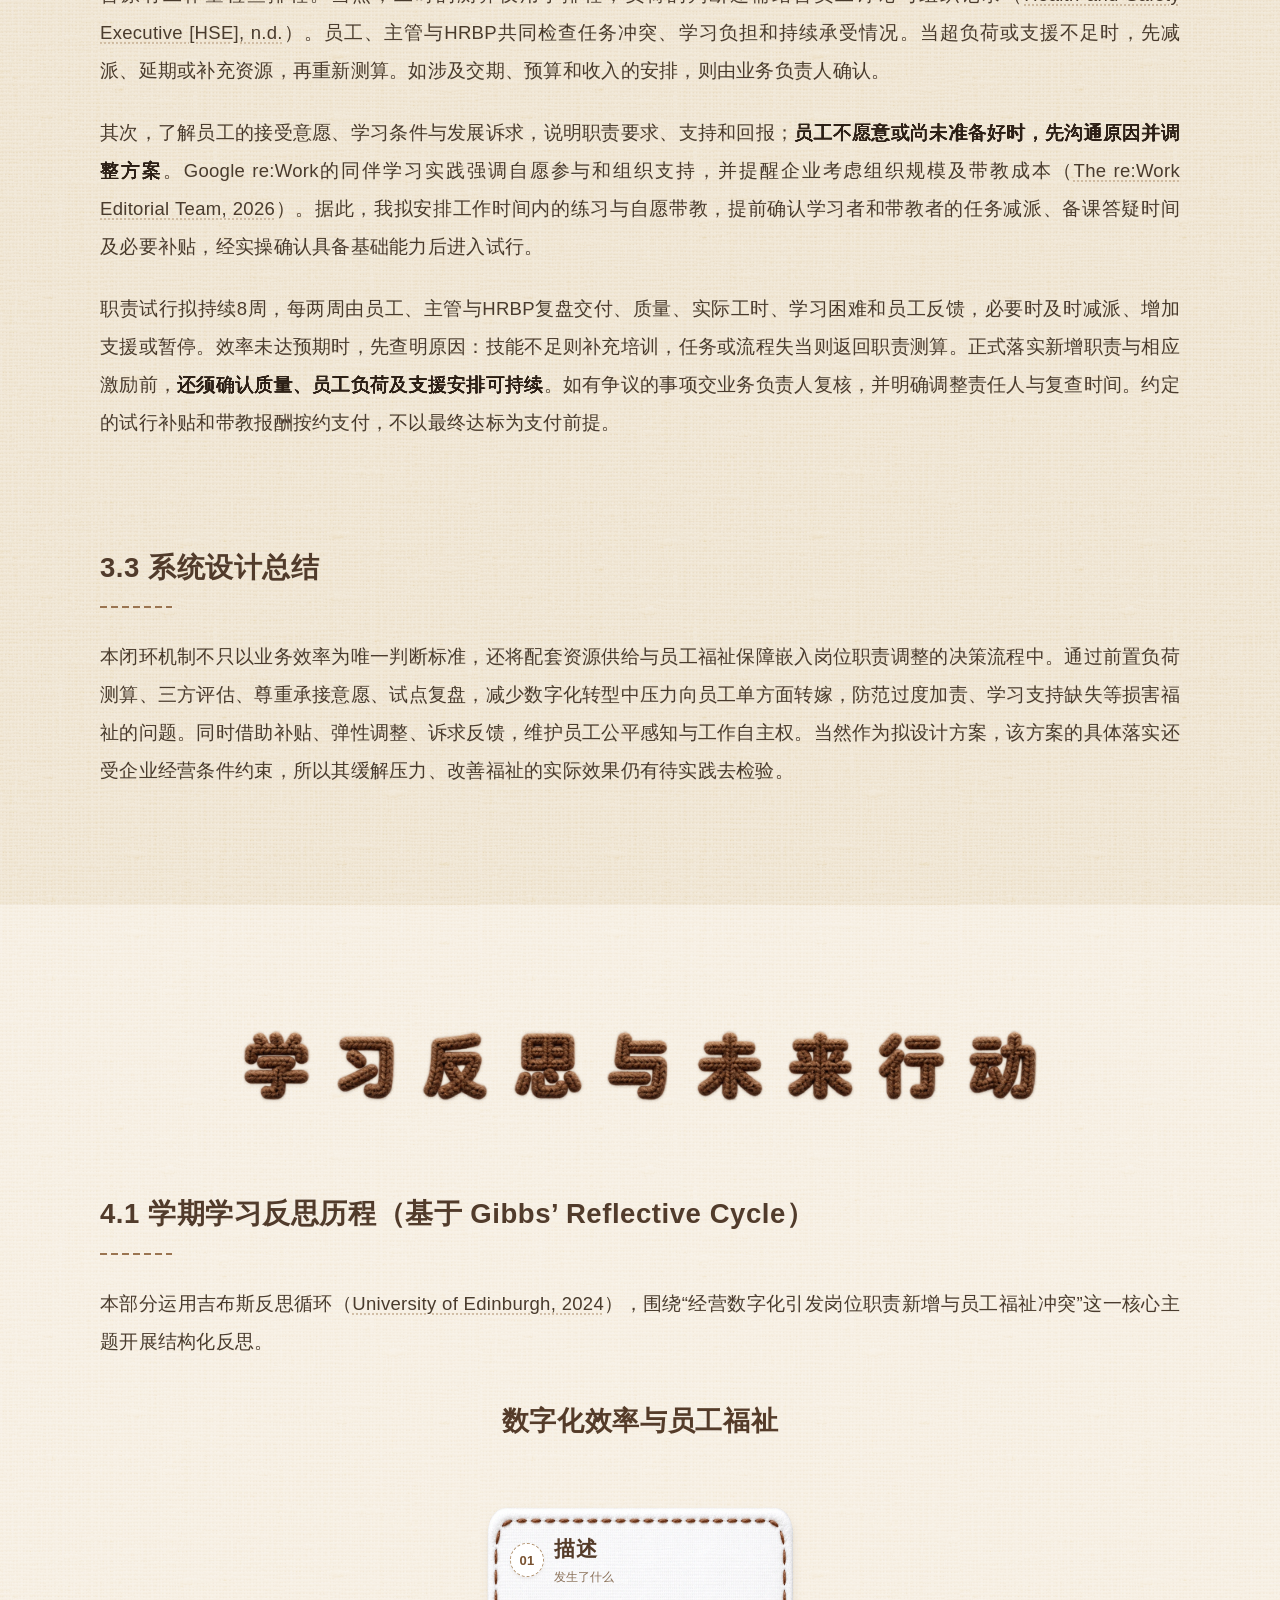
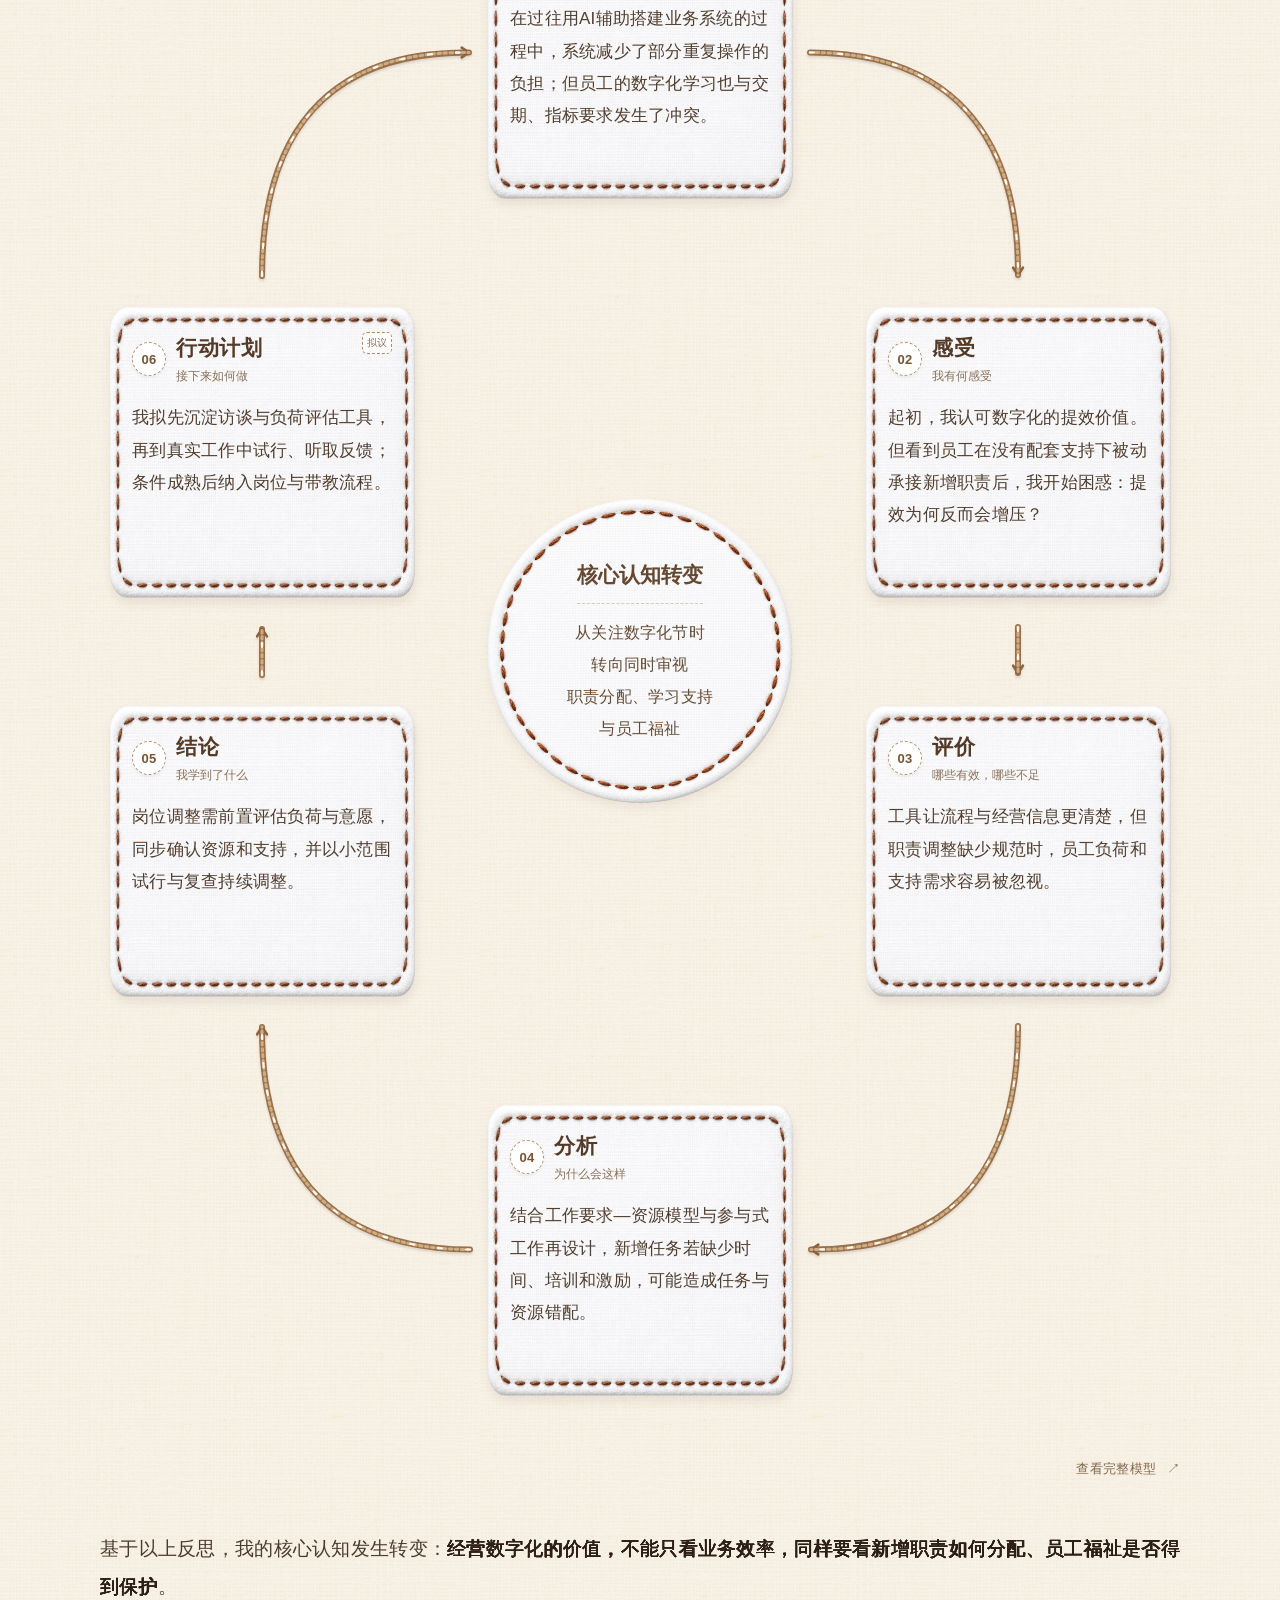
